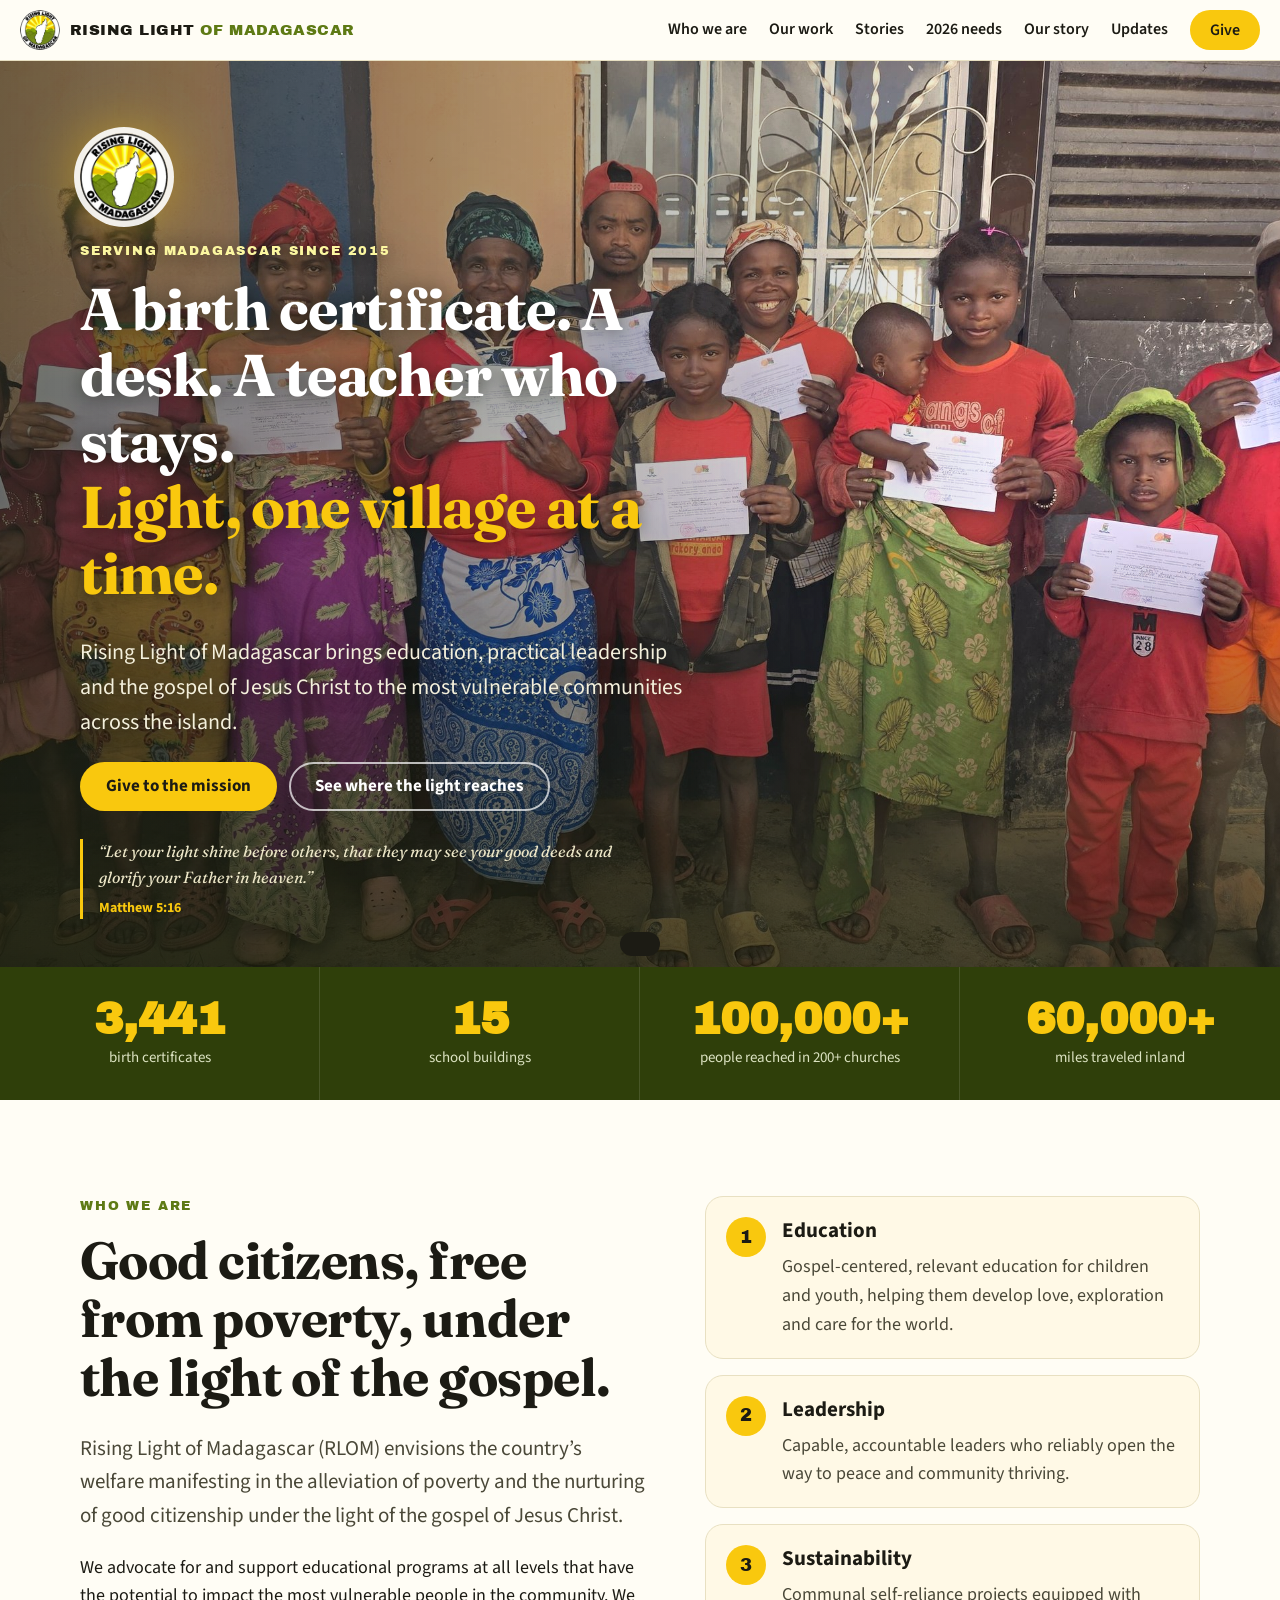
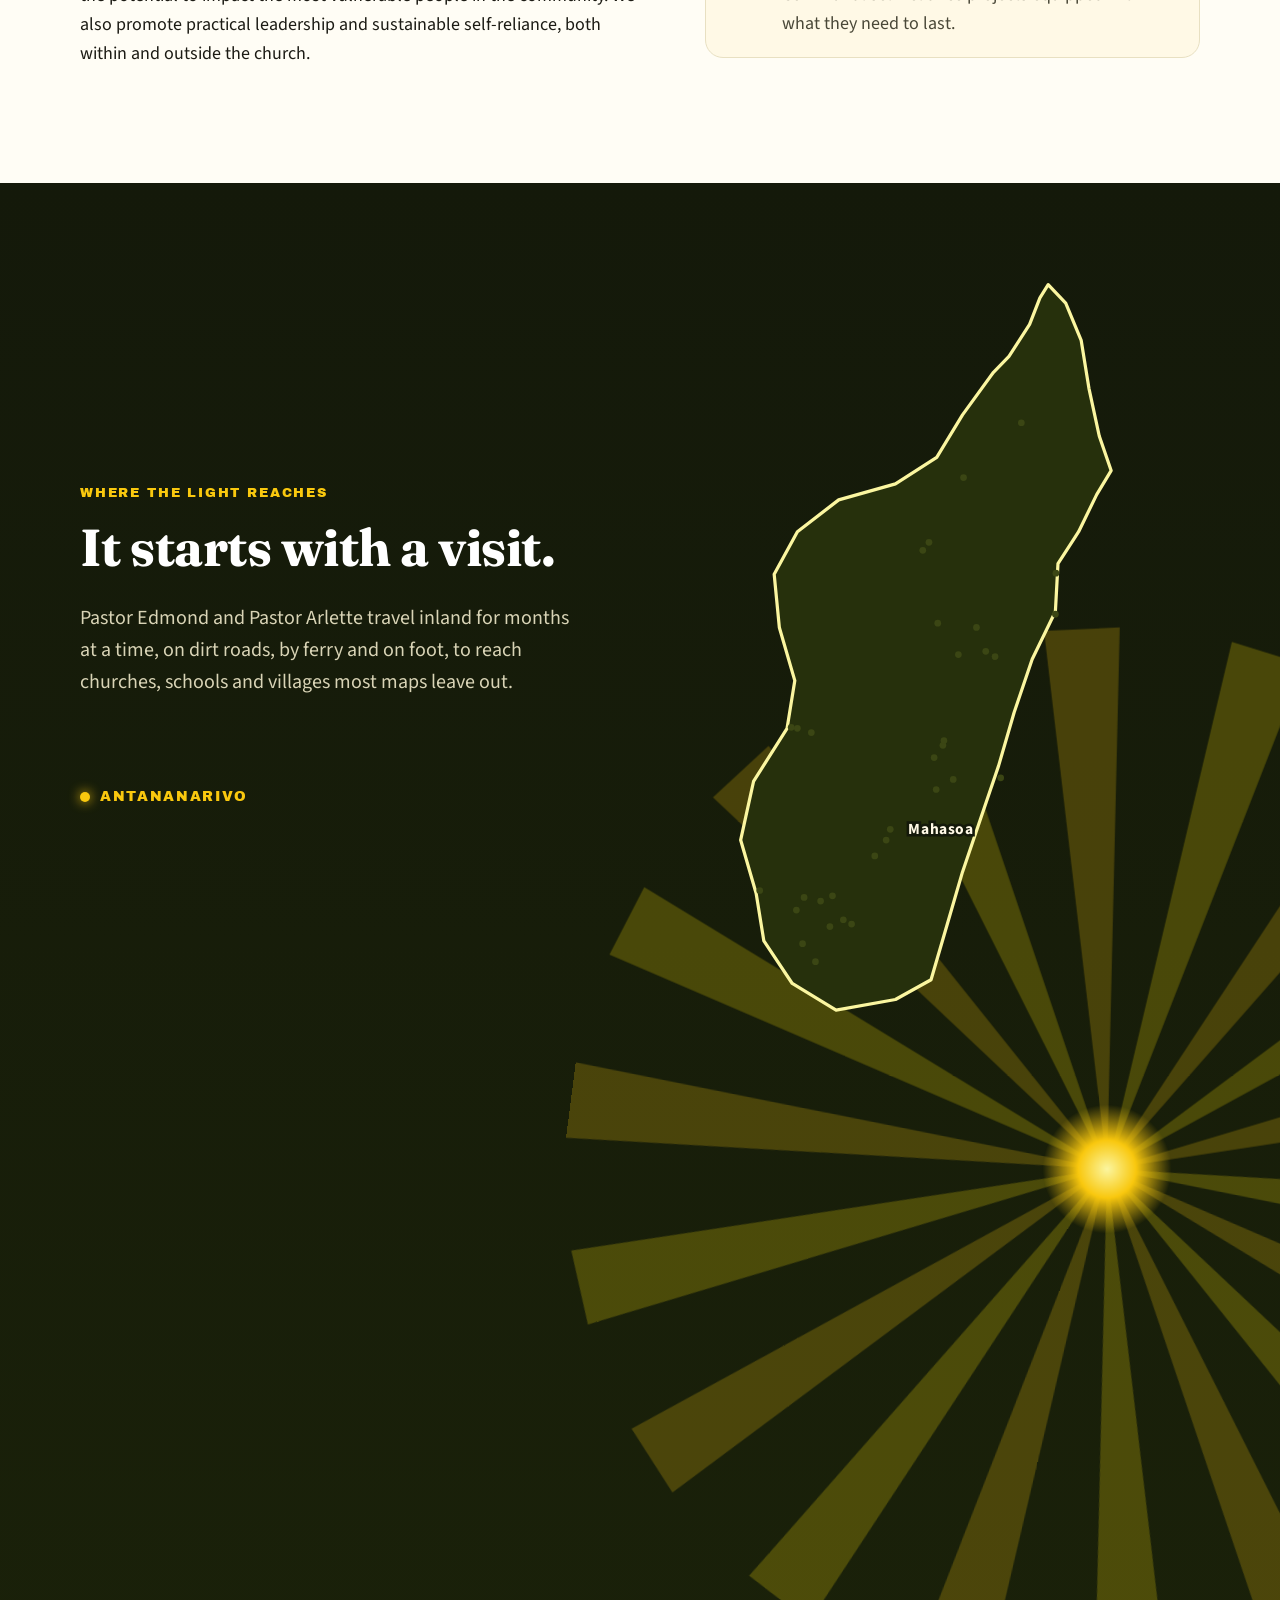
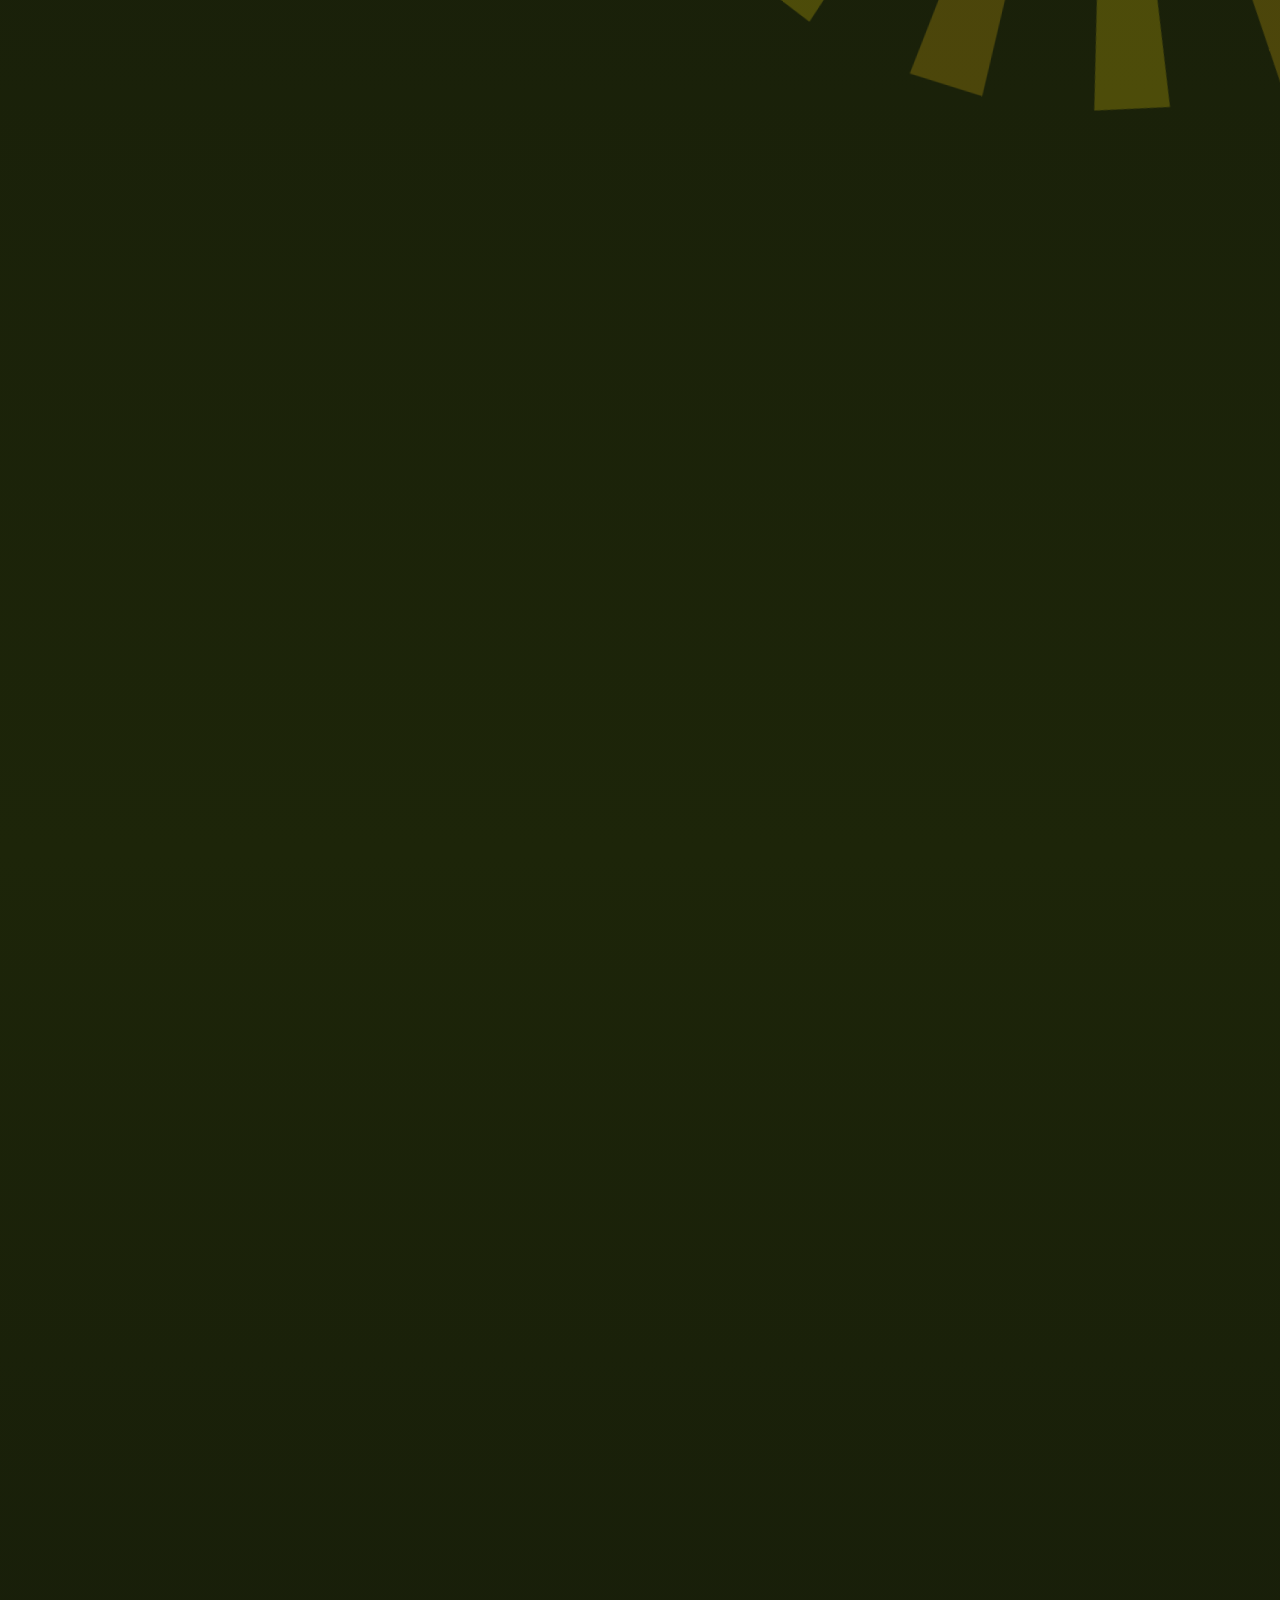
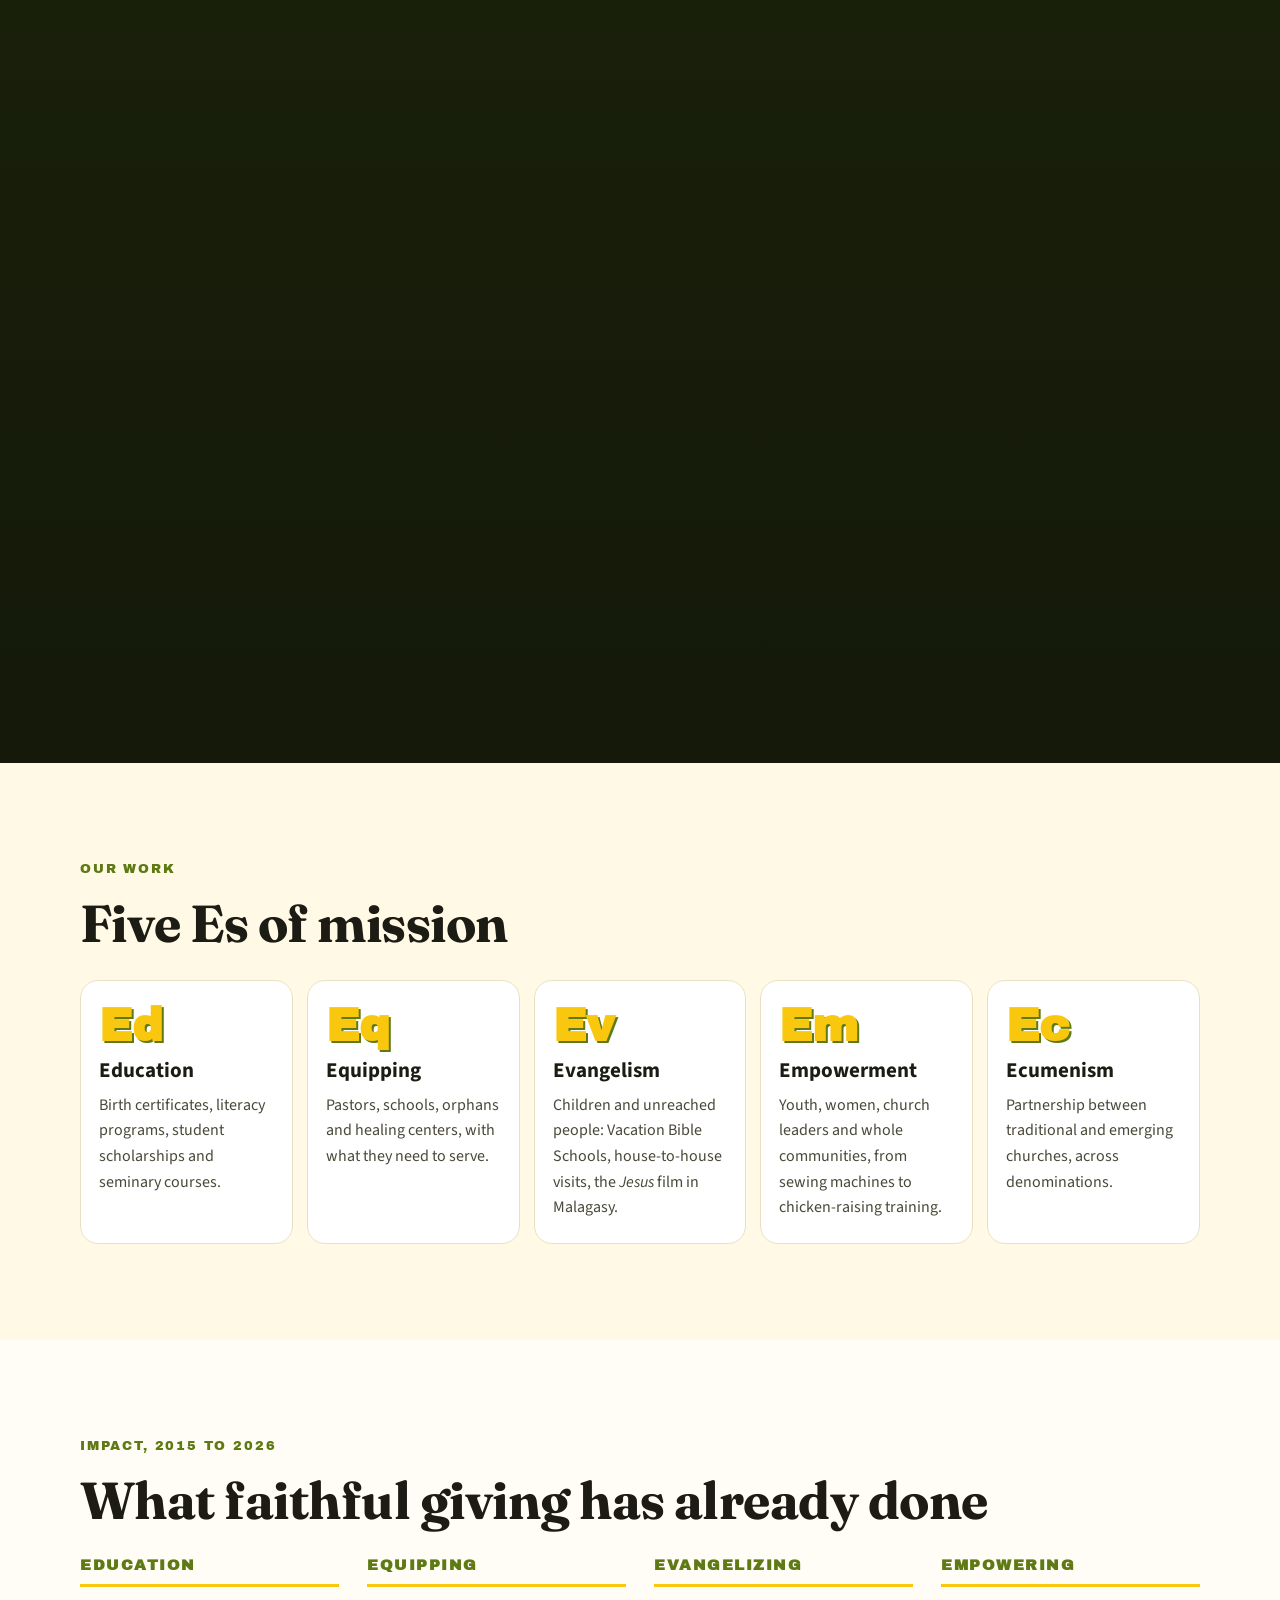
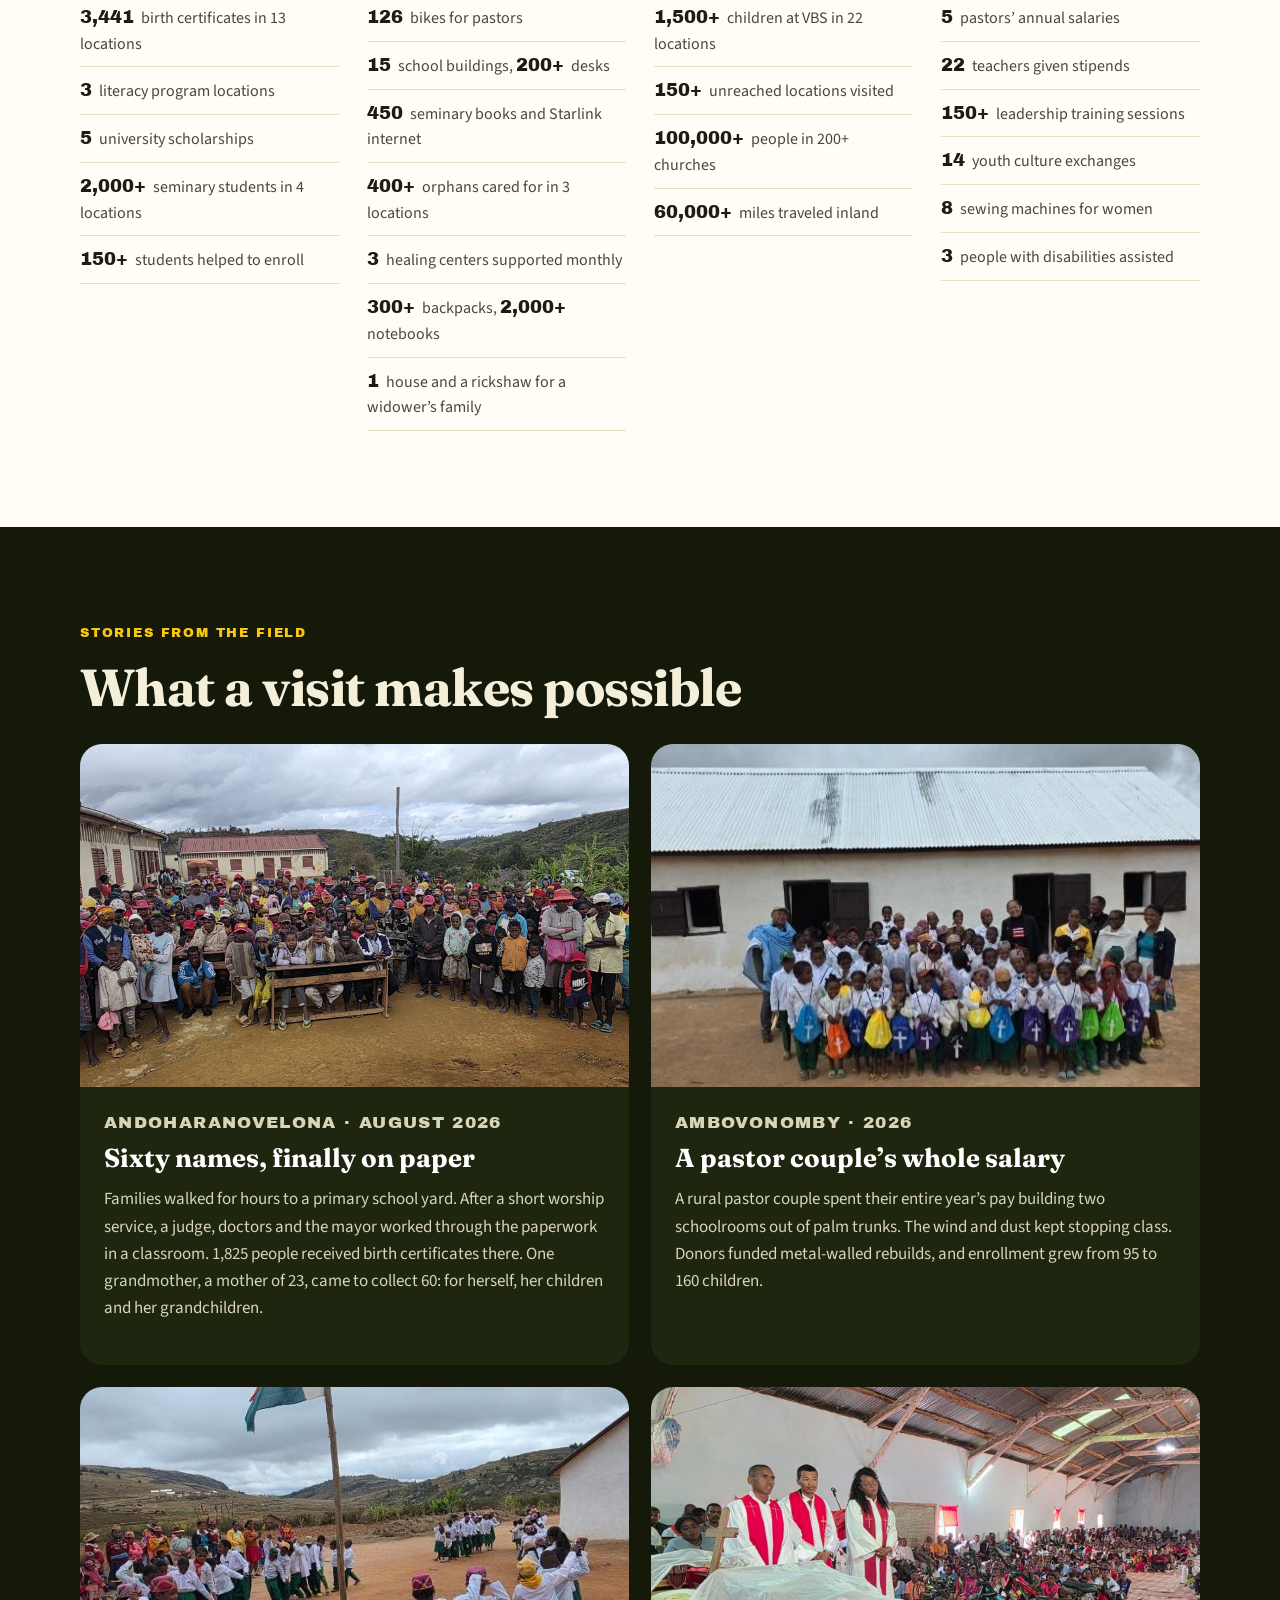
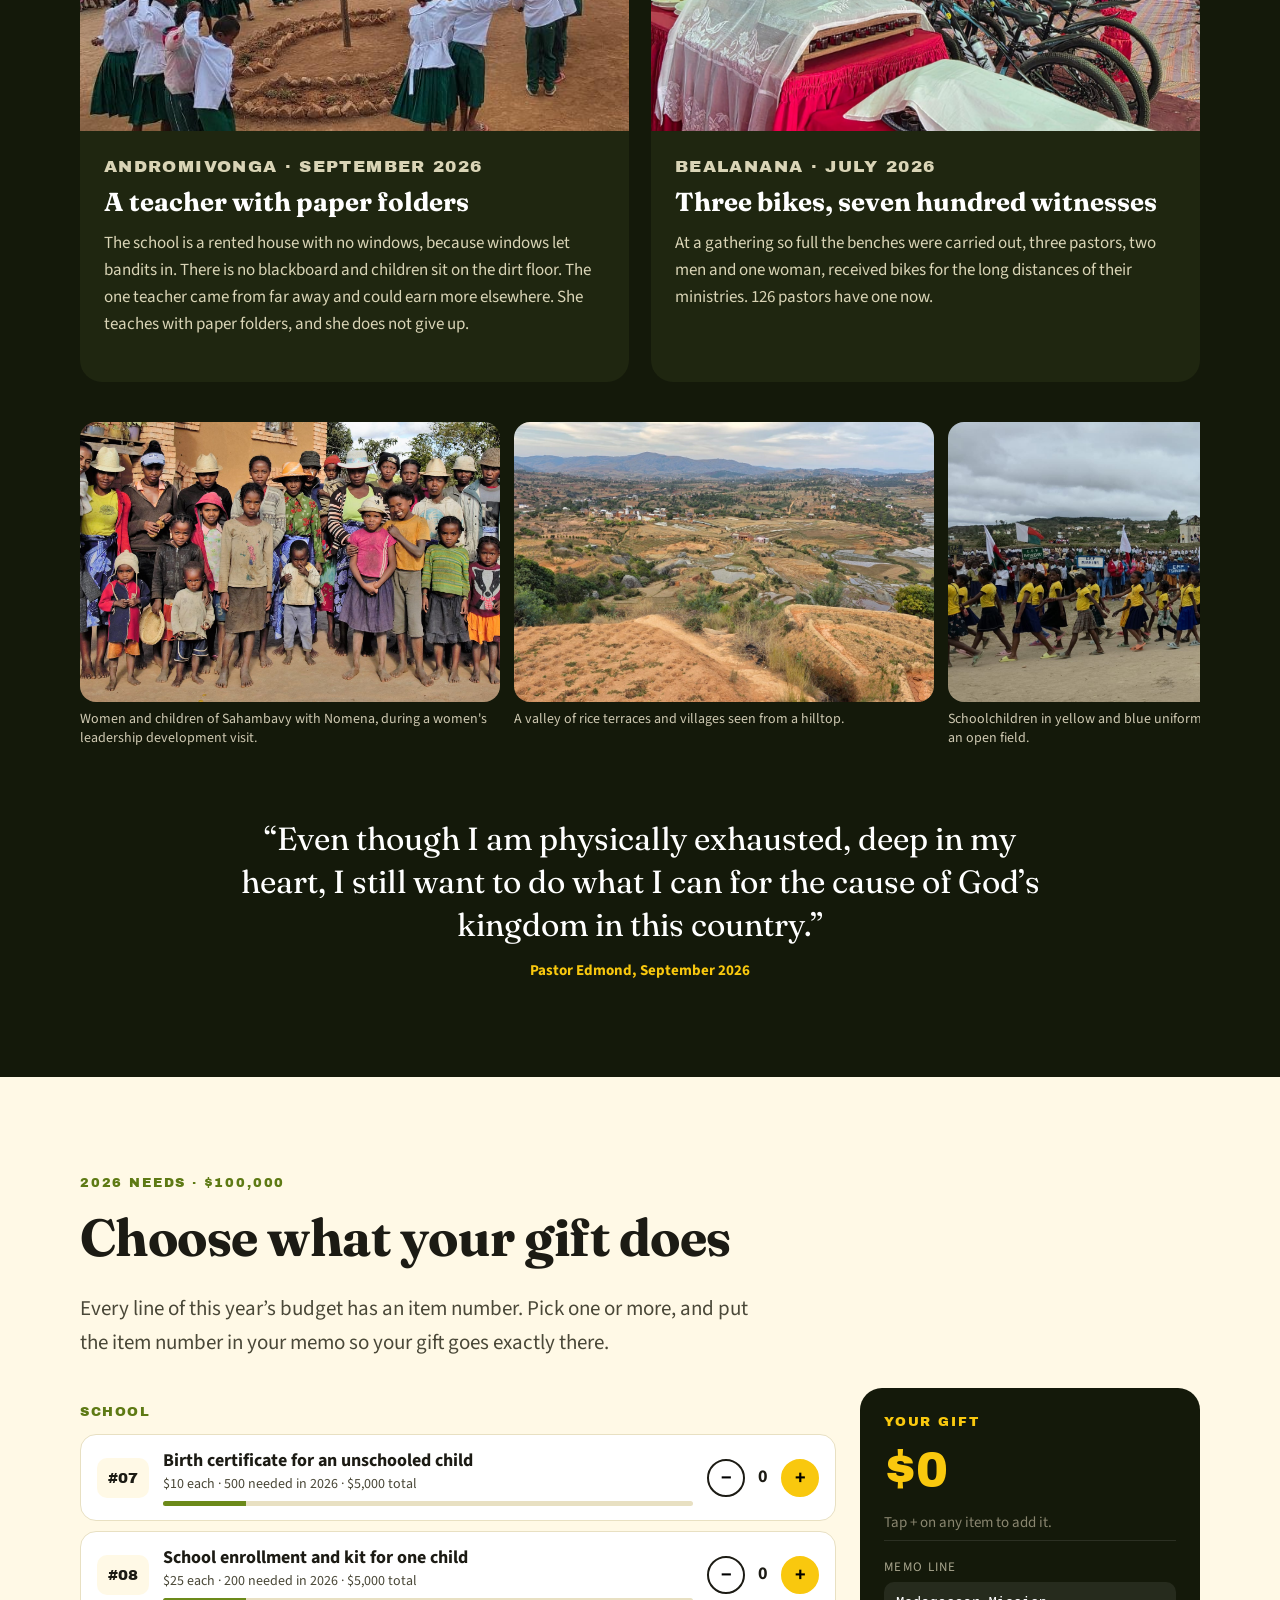
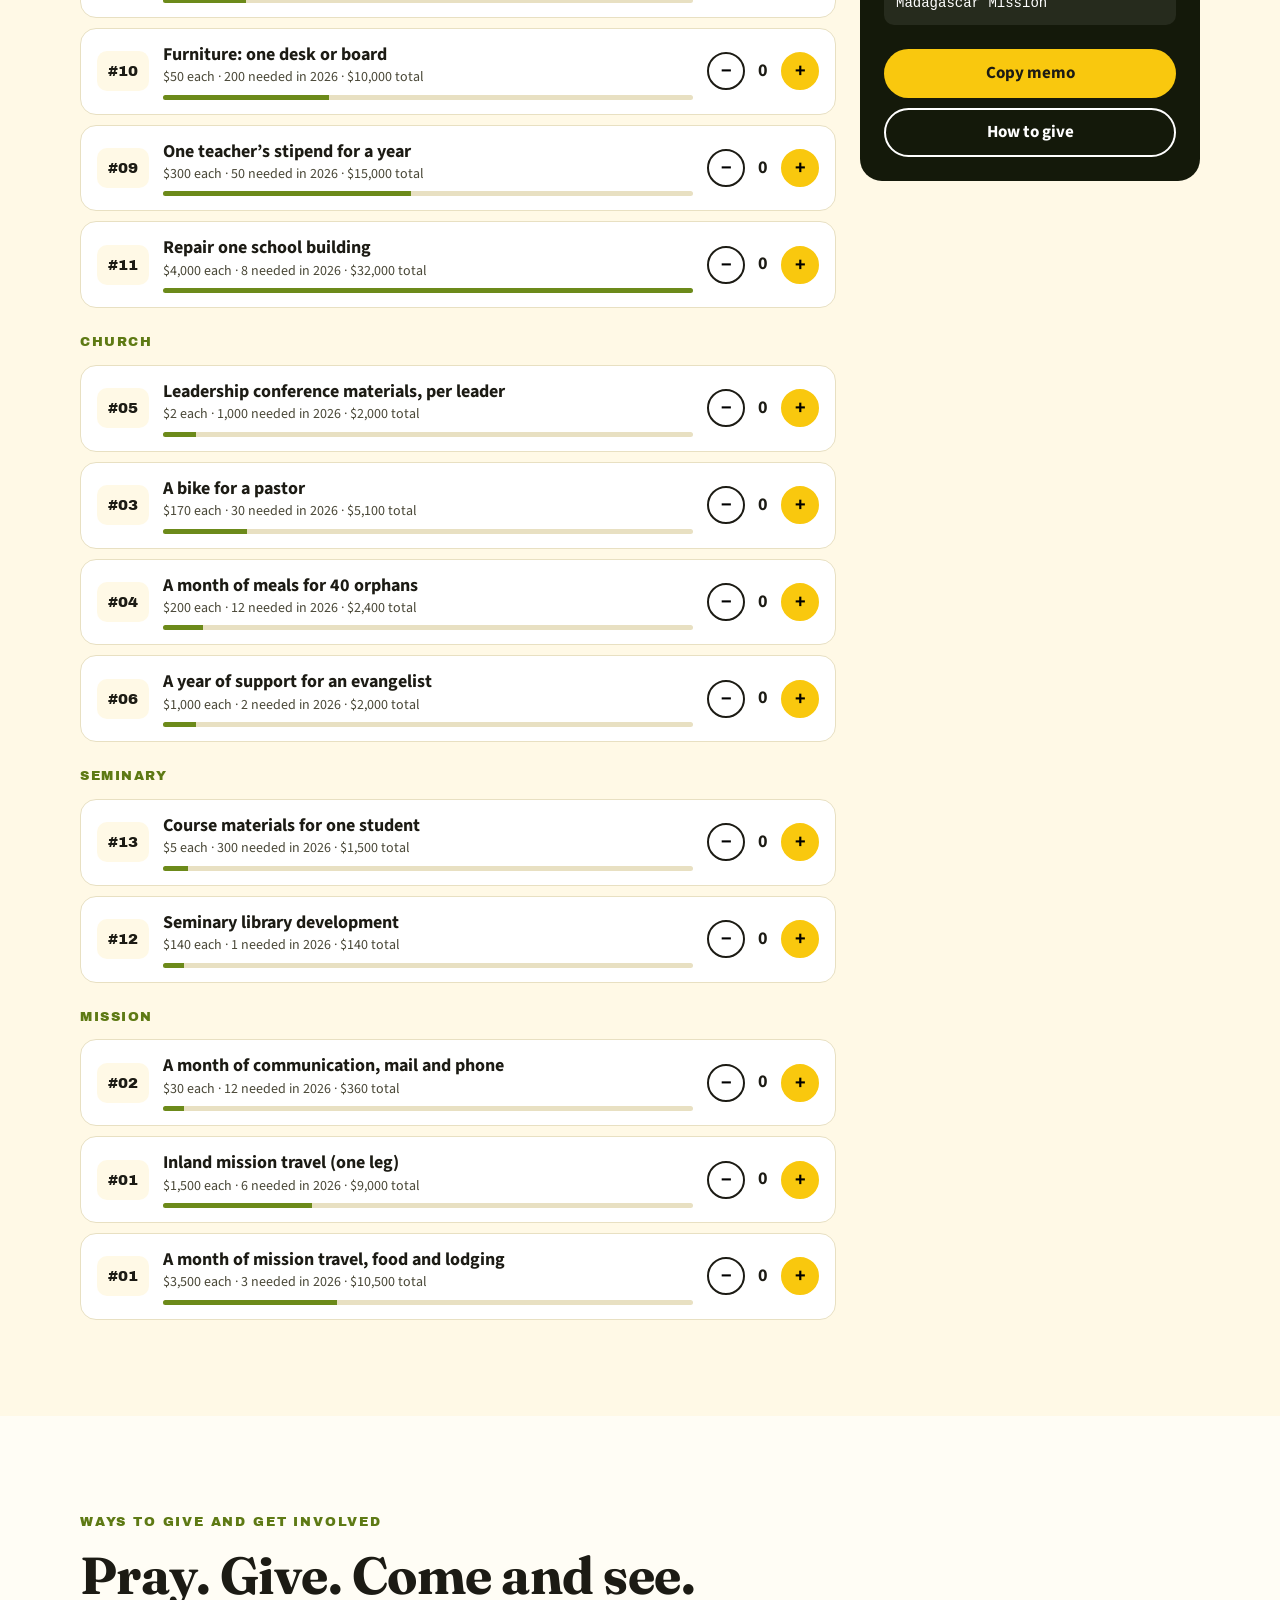
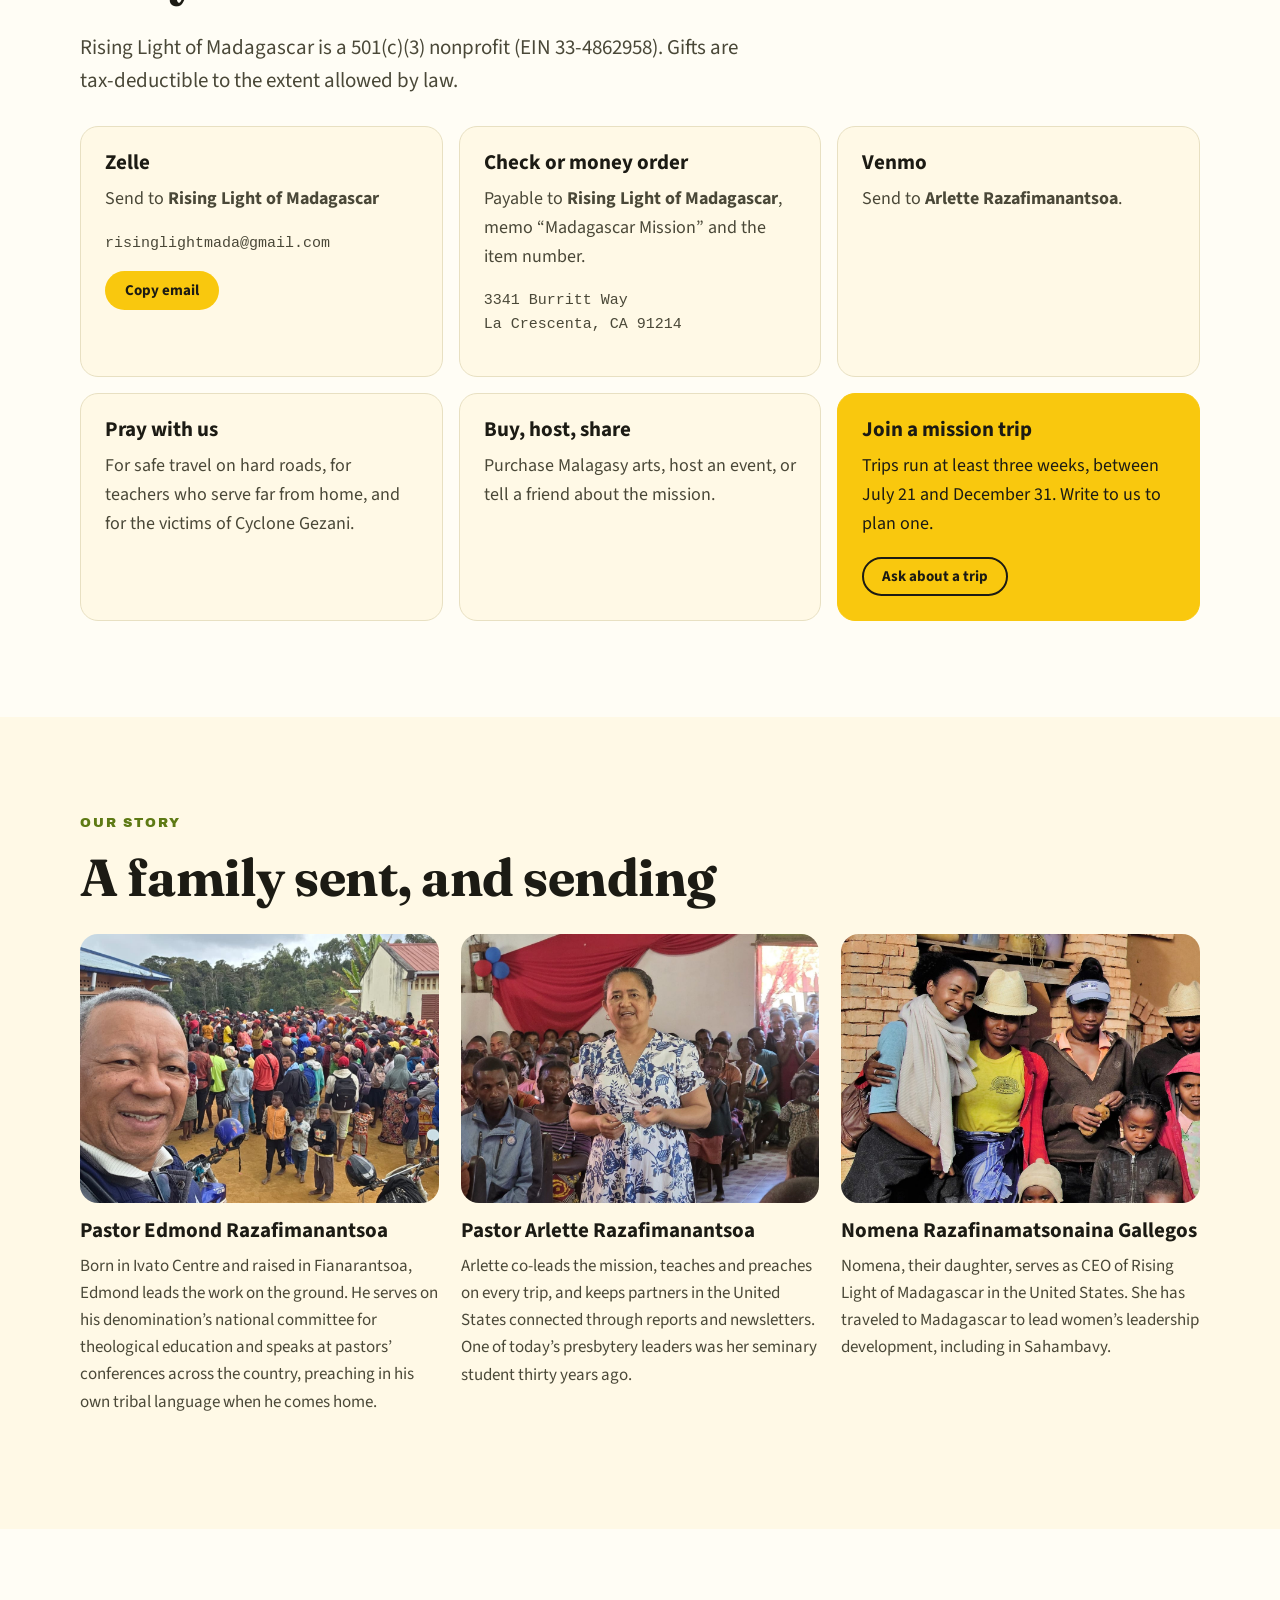
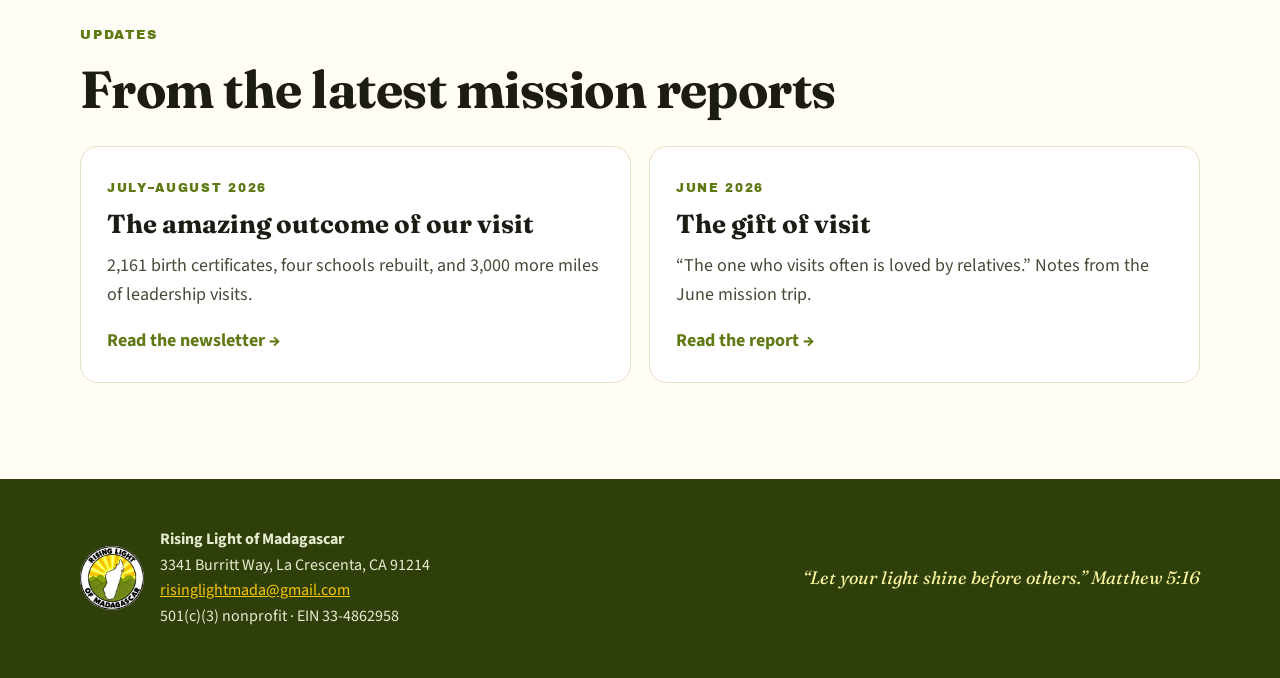
==== index.html @ 0247cc4a "Rising Light of Madagascar website, first live version" ====
<!doctype html>
<html lang="en">
<head>
<meta charset="utf-8">
<meta name="viewport" content="width=device-width, initial-scale=1">
<title>Rising Light of Madagascar</title>
<meta name="description" content="Rising Light of Madagascar brings education, dignity and the light of the gospel to the most vulnerable communities in Madagascar.">
<link rel="icon" href="assets/logo.jpg">
<link rel="apple-touch-icon" href="assets/logo.jpg">
<link rel="canonical" href="https://risinglightofmadagascar.org/">
<meta name="theme-color" content="#1F3A12">
<meta property="og:type" content="website">
<meta property="og:site_name" content="Rising Light of Madagascar">
<meta property="og:title" content="Rising Light of Madagascar">
<meta property="og:description" content="Education, dignity and the light of the gospel for the most vulnerable communities in Madagascar. 3,441 birth certificates, 15 schools, 126 bikes for pastors since 2015.">
<meta property="og:url" content="https://risinglightofmadagascar.org/">
<meta property="og:image" content="https://risinglightofmadagascar.org/assets/share.jpg">
<meta property="og:image:width" content="1200">
<meta property="og:image:height" content="630">
<meta name="twitter:card" content="summary_large_image">
<link rel="preconnect" href="https://fonts.googleapis.com">
<link rel="preconnect" href="https://fonts.gstatic.com" crossorigin>
<link href="https://fonts.googleapis.com/css2?family=Archivo+Black&family=Fraunces:opsz,wght@9..144,500;9..144,700&family=Source+Sans+3:wght@400;600;700&display=swap" rel="stylesheet">
<link rel="stylesheet" href="styles.css">
</head>
<body>

<header class="nav">
  <a class="nav-brand" href="#top"><img src="assets/logo.jpg" alt="" width="40" height="40"><span>Rising Light <em>of Madagascar</em></span></a>
  <nav class="nav-links" aria-label="Main">
    <a href="#who">Who we are</a>
    <a href="#work">Our work</a>
    <a href="#stories">Stories</a>
    <a href="#needs">2026 needs</a>
    <a href="#founders">Our story</a>
    <a href="#updates">Updates</a>
    <a class="btn btn-gold btn-sm" href="#give">Give</a>
  </nav>
</header>

<main id="top">

<!-- HERO -->
<section class="hero" data-slot="hero">
  <div class="hero-shade"></div>
  <div class="hero-inner">
    <img class="hero-logo" src="assets/logo.jpg" alt="Rising Light of Madagascar logo" width="140" height="140">
    <p class="eyebrow">Serving Madagascar since 2015</p>
    <h1>A birth certificate. A desk. A teacher who stays.<br><span>Light, one village at a time.</span></h1>
    <p class="hero-lede">Rising Light of Madagascar brings education, practical leadership and the gospel of Jesus Christ to the most vulnerable communities across the island.</p>
    <div class="hero-cta">
      <a class="btn btn-gold" href="#give">Give to the mission</a>
      <a class="btn btn-ghost" href="#journey">See where the light reaches</a>
    </div>
    <blockquote class="hero-verse">“Let your light shine before others, that they may see your good deeds and glorify your Father in heaven.” <cite>Matthew 5:16</cite></blockquote>
  </div>
</section>

<!-- IMPACT STRIP -->
<section class="strip" aria-label="Impact at a glance">
  <div class="strip-item"><b data-count="3441">3,441</b><span>birth certificates</span></div>
  <div class="strip-item"><b data-count="15">15</b><span>school buildings</span></div>
  <div class="strip-item"><b data-count="100000" data-suffix="+">100,000+</b><span>people reached in 200+ churches</span></div>
  <div class="strip-item"><b data-count="60000" data-suffix="+">60,000+</b><span>miles traveled inland</span></div>
</section>

<!-- WHO WE ARE -->
<section id="who" class="section">
  <div class="wrap two-col">
    <div>
      <p class="eyebrow green">Who we are</p>
      <h2>Good citizens, free from poverty, under the light of the gospel.</h2>
      <p class="big">Rising Light of Madagascar (RLOM) envisions the country’s welfare manifesting in the alleviation of poverty and the nurturing of good citizenship under the light of the gospel of Jesus Christ.</p>
      <p>We advocate for and support educational programs at all levels that have the potential to impact the most vulnerable people in the community. We also promote practical leadership and sustainable self-reliance, both within and outside the church.</p>
    </div>
    <div class="pillars">
      <article class="pillar"><span class="pillar-num">1</span><h3>Education</h3><p>Gospel-centered, relevant education for children and youth, helping them develop love, exploration and care for the world.</p></article>
      <article class="pillar"><span class="pillar-num">2</span><h3>Leadership</h3><p>Capable, accountable leaders who reliably open the way to peace and community thriving.</p></article>
      <article class="pillar"><span class="pillar-num">3</span><h3>Sustainability</h3><p>Communal self-reliance projects equipped with what they need to last.</p></article>
    </div>
  </div>
</section>

<!-- JOURNEY: the rising light centerpiece -->
<section id="journey" class="journey" aria-label="Where the light reaches">
  <div class="journey-track">
    <div class="journey-stage">
      <div class="journey-copy">
        <p class="eyebrow gold">Where the light reaches</p>
        <div class="beats">
          <div class="beat" data-beat="0"><h2>It starts with a visit.</h2><p>Pastor Edmond and Pastor Arlette travel inland for months at a time, on dirt roads, by ferry and on foot, to reach churches, schools and villages most maps leave out.</p></div>
          <div class="beat" data-beat="1"><h2>3,441 people, officially known.</h2><p>Without a birth certificate a child cannot study past 5th grade, and an adult cannot get a national ID. In 2026 alone, 2,161 people in Bemanonga, Mahabo and Andoharanovelona received theirs.</p></div>
          <div class="beat" data-beat="2"><h2>15 schools built and repaired.</h2><p>Roofs after Cyclone Gezani, metal walls where palm trunks let in the dust, and 200+ desks for children who sat on the floor.</p></div>
          <div class="beat" data-beat="3"><h2>Pastors equipped to go further.</h2><p>126 bikes, 450 seminary books, 150+ leadership sessions and 2,000+ seminary students taught, so the work keeps going between visits.</p></div>
          <div class="beat" data-beat="4"><h2>60,000+ miles. 200+ churches.</h2><p>From the capital to the deep south, the light of the gospel and the practical help travel together.</p></div>
        </div>
        <p class="journey-place" aria-live="polite"><span class="dot"></span><span id="placeName">Antananarivo</span></p>
      </div>
      <div class="journey-art">
        <svg id="island" viewBox="0 0 320 600" role="img" aria-label="Map of Madagascar with the places Rising Light of Madagascar has served lighting up"></svg>
      </div>
    </div>
  </div>
</section>

<!-- 5 Es -->
<section id="work" class="section cream">
  <div class="wrap">
    <p class="eyebrow green">Our work</p>
    <h2>Five Es of mission</h2>
    <div class="es">
      <article class="e"><b>Ed</b><h3>Education</h3><p>Birth certificates, literacy programs, student scholarships and seminary courses.</p></article>
      <article class="e"><b>Eq</b><h3>Equipping</h3><p>Pastors, schools, orphans and healing centers, with what they need to serve.</p></article>
      <article class="e"><b>Ev</b><h3>Evangelism</h3><p>Children and unreached people: Vacation Bible Schools, house-to-house visits, the <i>Jesus</i> film in Malagasy.</p></article>
      <article class="e"><b>Em</b><h3>Empowerment</h3><p>Youth, women, church leaders and whole communities, from sewing machines to chicken-raising training.</p></article>
      <article class="e"><b>Ec</b><h3>Ecumenism</h3><p>Partnership between traditional and emerging churches, across denominations.</p></article>
    </div>
  </div>
</section>

<!-- IMPACT DETAIL -->
<section id="impact" class="section">
  <div class="wrap">
    <p class="eyebrow green">Impact, 2015 to 2026</p>
    <h2>What faithful giving has already done</h2>
    <div class="impact-grid">
      <div class="impact-col"><h3>Education</h3><ul>
        <li><b>3,441</b> birth certificates in 13 locations</li>
        <li><b>3</b> literacy program locations</li>
        <li><b>5</b> university scholarships</li>
        <li><b>2,000+</b> seminary students in 4 locations</li>
        <li><b>150+</b> students helped to enroll</li></ul></div>
      <div class="impact-col"><h3>Equipping</h3><ul>
        <li><b>126</b> bikes for pastors</li>
        <li><b>15</b> school buildings, <b>200+</b> desks</li>
        <li><b>450</b> seminary books and Starlink internet</li>
        <li><b>400+</b> orphans cared for in 3 locations</li>
        <li><b>3</b> healing centers supported monthly</li>
        <li><b>300+</b> backpacks, <b>2,000+</b> notebooks</li>
        <li><b>1</b> house and a rickshaw for a widower’s family</li></ul></div>
      <div class="impact-col"><h3>Evangelizing</h3><ul>
        <li><b>1,500+</b> children at VBS in 22 locations</li>
        <li><b>150+</b> unreached locations visited</li>
        <li><b>100,000+</b> people in 200+ churches</li>
        <li><b>60,000+</b> miles traveled inland</li></ul></div>
      <div class="impact-col"><h3>Empowering</h3><ul>
        <li><b>5</b> pastors’ annual salaries</li>
        <li><b>22</b> teachers given stipends</li>
        <li><b>150+</b> leadership training sessions</li>
        <li><b>14</b> youth culture exchanges</li>
        <li><b>8</b> sewing machines for women</li>
        <li><b>3</b> people with disabilities assisted</li></ul></div>
    </div>
  </div>
</section>

<!-- STORIES -->
<section id="stories" class="section dark">
  <div class="wrap">
    <p class="eyebrow gold">Stories from the field</p>
    <h2>What a visit makes possible</h2>
    <div class="stories">
      <article class="story" data-slot="birth-certificates">
        <div class="story-img"></div>
        <div class="story-body">
          <p class="story-place">Andoharanovelona · August 2026</p>
          <h3>Sixty names, finally on paper</h3>
          <p>Families walked for hours to a primary school yard. After a short worship service, a judge, doctors and the mayor worked through the paperwork in a classroom. 1,825 people received birth certificates there. One grandmother, a mother of 23, came to collect 60: for herself, her children and her grandchildren.</p>
        </div>
      </article>
      <article class="story" data-slot="school-rebuilt">
        <div class="story-img"></div>
        <div class="story-body">
          <p class="story-place">Ambovonomby · 2026</p>
          <h3>A pastor couple’s whole salary</h3>
          <p>A rural pastor couple spent their entire year’s pay building two schoolrooms out of palm trunks. The wind and dust kept stopping class. Donors funded metal-walled rebuilds, and enrollment grew from 95 to 160 children.</p>
        </div>
      </article>
      <article class="story" data-slot="classroom">
        <div class="story-img"></div>
        <div class="story-body">
          <p class="story-place">Andromivonga · September 2026</p>
          <h3>A teacher with paper folders</h3>
          <p>The school is a rented house with no windows, because windows let bandits in. There is no blackboard and children sit on the dirt floor. The one teacher came from far away and could earn more elsewhere. She teaches with paper folders, and she does not give up.</p>
        </div>
      </article>
      <article class="story" data-slot="bikes">
        <div class="story-img"></div>
        <div class="story-body">
          <p class="story-place">Bealanana · July 2026</p>
          <h3>Three bikes, seven hundred witnesses</h3>
          <p>At a gathering so full the benches were carried out, three pastors, two men and one woman, received bikes for the long distances of their ministries. 126 pastors have one now.</p>
        </div>
      </article>
    </div>
    <div class="gallery" id="gallery" aria-label="Photos from the field"></div>
    <blockquote class="pull">“Even though I am physically exhausted, deep in my heart, I still want to do what I can for the cause of God’s kingdom in this country.” <cite>Pastor Edmond, September 2026</cite></blockquote>
  </div>
</section>

<!-- NEEDS / GIFT BUILDER -->
<section id="needs" class="section cream">
  <div class="wrap">
    <p class="eyebrow green">2026 needs · $100,000</p>
    <h2>Choose what your gift does</h2>
    <p class="big narrow">Every line of this year’s budget has an item number. Pick one or more, and put the item number in your memo so your gift goes exactly there.</p>
    <div class="builder">
      <div class="items" id="items"></div>
      <aside class="tally" id="tally" aria-live="polite">
        <p class="eyebrow">Your gift</p>
        <button type="button" class="tally-head" id="tallyHead" aria-expanded="false"><span class="tally-total" id="tallyTotal">$0</span><span class="tally-toggle">Details</span></button>
        <ul class="tally-lines" id="tallyLines"><li class="muted">Tap + on any item to add it.</li></ul>
        <p class="tally-memo-label">Memo line</p>
        <p class="tally-memo" id="tallyMemo">Madagascar Mission</p>
        <button class="btn btn-gold btn-block" id="copyMemo" type="button">Copy memo</button>
        <a class="btn btn-ghost-dark btn-block" href="#give">How to give</a>
      </aside>
    </div>
  </div>
</section>

<!-- GIVE -->
<section id="give" class="section">
  <div class="wrap">
    <p class="eyebrow green">Ways to give and get involved</p>
    <h2>Pray. Give. Come and see.</h2>
    <p class="big narrow">Rising Light of Madagascar is a 501(c)(3) nonprofit (EIN 33-4862958). Gifts are tax-deductible to the extent allowed by law.</p>
    <div class="give-grid">
      <article class="give-card">
        <h3>Zelle</h3>
        <p>Send to <b>Rising Light of Madagascar</b></p>
        <p class="mono">risinglightmada@gmail.com</p>
        <button class="btn btn-gold btn-sm" type="button" data-copy="risinglightmada@gmail.com">Copy email</button>
      </article>
      <article class="give-card">
        <h3>Check or money order</h3>
        <p>Payable to <b>Rising Light of Madagascar</b>, memo “Madagascar Mission” and the item number.</p>
        <p class="mono">3341 Burritt Way<br>La Crescenta, CA 91214</p>
      </article>
      <article class="give-card">
        <h3>Venmo</h3>
        <p>Send to <b>Arlette Razafimanantsoa</b>.</p>
      </article>
      <article class="give-card">
        <h3>Pray with us</h3>
        <p>For safe travel on hard roads, for teachers who serve far from home, and for the victims of Cyclone Gezani.</p>
      </article>
      <article class="give-card">
        <h3>Buy, host, share</h3>
        <p>Purchase Malagasy arts, host an event, or tell a friend about the mission.</p>
      </article>
      <article class="give-card accent">
        <h3>Join a mission trip</h3>
        <p>Trips run at least three weeks, between July 21 and December 31. Write to us to plan one.</p>
        <a class="btn btn-ghost-dark btn-sm" href="mailto:risinglightmada@gmail.com?subject=Mission%20trip">Ask about a trip</a>
      </article>
    </div>
  </div>
</section>

<!-- FOUNDERS -->
<section id="founders" class="section cream">
  <div class="wrap">
    <p class="eyebrow green">Our story</p>
    <h2>A family sent, and sending</h2>
    <div class="founders">
      <article class="founder" data-slot="edmond">
        <div class="founder-img" data-initials="ER"></div>
        <h3>Pastor Edmond Razafimanantsoa</h3>
        <p>Born in Ivato Centre and raised in Fianarantsoa, Edmond leads the work on the ground. He serves on his denomination’s national committee for theological education and speaks at pastors’ conferences across the country, preaching in his own tribal language when he comes home.</p>
      </article>
      <article class="founder" data-slot="arlette">
        <div class="founder-img" data-initials="AR"></div>
        <h3>Pastor Arlette Razafimanantsoa</h3>
        <p>Arlette co-leads the mission, teaches and preaches on every trip, and keeps partners in the United States connected through reports and newsletters. One of today’s presbytery leaders was her seminary student thirty years ago.</p>
      </article>
      <article class="founder" data-slot="nomena">
        <div class="founder-img" data-initials="NG"></div>
        <h3>Nomena Razafinamatsonaina Gallegos</h3>
        <p>Nomena, their daughter, serves as CEO of Rising Light of Madagascar in the United States. She has traveled to Madagascar to lead women’s leadership development, including in Sahambavy.</p>
      </article>
    </div>
  </div>
</section>

<!-- UPDATES -->
<section id="updates" class="section">
  <div class="wrap">
    <p class="eyebrow green">Updates</p>
    <h2>From the latest mission reports</h2>
    <div class="updates">
      <a class="update" href="assets/docs/mm-report-july-august-2026.pdf"><span>July–August 2026</span><h3>The amazing outcome of our visit</h3><p>2,161 birth certificates, four schools rebuilt, and 3,000 more miles of leadership visits.</p><b>Read the newsletter →</b></a>
      <a class="update" href="assets/docs/mm-report-june-2026.pdf"><span>June 2026</span><h3>The gift of visit</h3><p>“The one who visits often is loved by relatives.” Notes from the June mission trip.</p><b>Read the report →</b></a>
    </div>
  </div>
</section>

</main>

<footer class="footer">
  <div class="wrap footer-inner">
    <div class="footer-brand"><img src="assets/logo.jpg" alt="" width="64" height="64"><p><b>Rising Light of Madagascar</b><br>3341 Burritt Way, La Crescenta, CA 91214<br><a href="mailto:risinglightmada@gmail.com">risinglightmada@gmail.com</a><br>501(c)(3) nonprofit · EIN 33-4862958</p></div>
    <p class="footer-verse">“Let your light shine before others.” Matthew 5:16</p>
  </div>
</footer>

<div class="toast" id="toast" role="status"></div>
<script src="main.js"></script>
</body>
</html>
---- styles.css ----
:root{
  --green:#5E7A14; --green-2:#6C8A1A; --green-deep:#2F3F0A;
  --gold:#F9C80E; --gold-2:#FCE40C; --sun:#FBF6A0;
  --ink:#1C1B14; --ink-2:#4A4838; --cream:#FFF9E6; --paper:#FFFDF5; --line:#E8E0C2;
  --night:#14190A;
  --display:"Archivo Black",system-ui,sans-serif;
  --serif:"Fraunces",Georgia,serif;
  --sans:"Source Sans 3",system-ui,sans-serif;
}
*{box-sizing:border-box}
html{scroll-behavior:smooth}
body{margin:0;background:var(--paper);color:var(--ink);font:18px/1.6 var(--sans);-webkit-font-smoothing:antialiased}
img{max-width:100%;display:block}
a{color:var(--green)}
h1,h2,h3{margin:0 0 .5em;line-height:1.12}
h2{font-family:var(--serif);font-weight:700;font-size:clamp(30px,4.4vw,52px);letter-spacing:-.01em}
h3{font-family:var(--sans);font-weight:700;font-size:21px}
p{margin:0 0 1em}
.wrap{max-width:1160px;margin:0 auto;padding:0 20px}
.section{padding:96px 0}
.cream{background:var(--cream)}
.dark{background:var(--night);color:#F3EFD9}
.big{font-size:21px;color:var(--ink-2)}
.dark .big{color:#D9D4B6}
.narrow{max-width:680px}
.muted{color:#8a8670}
.mono{font-family:ui-monospace,Menlo,monospace;font-size:15px;word-break:break-word}
.eyebrow{font-family:var(--display);font-size:13px;letter-spacing:.14em;text-transform:uppercase;margin-bottom:14px;color:var(--ink-2)}
.eyebrow.green{color:var(--green)} .eyebrow.gold{color:var(--gold)}

.draft-bar{background:var(--gold);color:var(--ink);text-align:center;font:700 13px/1 var(--sans);padding:8px;letter-spacing:.04em}

/* nav */
.nav{position:sticky;top:0;z-index:20;display:flex;align-items:center;justify-content:space-between;gap:16px;padding:10px 20px;background:rgba(255,253,245,.92);backdrop-filter:blur(10px);border-bottom:1px solid var(--line)}
.nav-brand{display:flex;align-items:center;gap:10px;text-decoration:none;color:var(--ink);font-family:var(--display);font-size:15px;text-transform:uppercase;letter-spacing:.03em}
.nav-brand img{border-radius:50%}
.nav-brand em{font-style:normal;color:var(--green)}
.nav-links{display:flex;align-items:center;gap:22px}
.nav-links a{text-decoration:none;color:var(--ink);font-weight:600;font-size:16px}
@media (max-width:820px){.nav-links a:not(.btn){display:none}.nav-brand em{display:none}}

/* buttons */
.btn{display:inline-flex;align-items:center;justify-content:center;gap:8px;padding:14px 24px;border-radius:999px;font:700 17px/1 var(--sans);text-decoration:none;border:2px solid transparent;cursor:pointer;transition:transform .15s ease,background .2s}
.btn:hover{transform:translateY(-2px)}
.btn-sm{padding:10px 18px;font-size:15px}
.btn-block{width:100%;margin-top:10px}
.btn-gold{background:var(--gold);color:var(--ink)} .btn-gold:hover{background:var(--gold-2)}
.btn-ghost{border-color:rgba(255,255,255,.7);color:#fff}
.btn-ghost-dark{border-color:var(--ink);color:var(--ink);background:transparent}

/* hero */
.hero{position:relative;min-height:92vh;display:flex;align-items:flex-end;color:#fff;background:radial-gradient(120% 80% at 70% 110%,#F9C80E 0%,#C9861A 22%,#5E7A14 48%,#1E2A07 80%);background-size:cover;background-position:center;overflow:hidden}
.hero.has-photo{background-color:#1E2A07}
.hero-shade{position:absolute;inset:0;background:linear-gradient(180deg,rgba(20,25,10,.15) 0%,rgba(20,25,10,.35) 45%,rgba(20,25,10,.88) 100%)}
.hero-inner{position:relative;max-width:1160px;margin:0 auto;padding:120px 20px 64px;width:100%}
.hero-logo{width:120px;height:120px;border-radius:50%;box-shadow:0 0 0 6px rgba(255,255,255,.9),0 0 60px rgba(249,200,14,.6);margin-bottom:28px}
.hero h1{font-family:var(--serif);font-weight:700;font-size:clamp(36px,6vw,76px);letter-spacing:-.015em;max-width:15ch}
.hero h1 span{color:var(--gold)}
.hero .eyebrow{color:var(--sun)}
.hero-lede{font-size:clamp(18px,2vw,22px);max-width:620px;color:#F4F0DC}
.hero-cta{display:flex;flex-wrap:wrap;gap:12px;margin:28px 0 40px}
.hero-verse{margin:0;max-width:560px;font-family:var(--serif);font-style:italic;font-size:18px;color:#EDE7C8;border-left:3px solid var(--gold);padding-left:16px}
.hero-verse cite{display:block;font-style:normal;font-family:var(--sans);font-weight:700;font-size:14px;margin-top:6px;color:var(--gold)}

/* strip */
.strip{display:grid;grid-template-columns:repeat(4,1fr);background:var(--green-deep);color:#fff}
.strip-item{padding:28px 20px;border-right:1px solid rgba(255,255,255,.12);text-align:center}
.strip-item:last-child{border-right:0}
.strip-item b{display:block;font-family:var(--display);font-size:clamp(28px,3.6vw,44px);color:var(--gold);line-height:1.1}
.strip-item span{font-size:15px;color:#DCE3C2}
@media (max-width:760px){.strip{grid-template-columns:1fr 1fr}.strip-item:nth-child(2){border-right:0}.strip-item:nth-child(-n+2){border-bottom:1px solid rgba(255,255,255,.12)}}

/* who */
.two-col{display:grid;grid-template-columns:1.15fr 1fr;gap:56px;align-items:start}
.pillars{display:grid;gap:16px}
.pillar{background:var(--cream);border:1px solid var(--line);border-radius:18px;padding:22px 22px 18px 76px;position:relative}
.pillar-num{position:absolute;left:20px;top:20px;width:40px;height:40px;border-radius:50%;background:var(--gold);display:grid;place-items:center;font-family:var(--display);font-size:18px}
.pillar p{margin:0;color:var(--ink-2)}
@media (max-width:900px){.two-col{grid-template-columns:1fr;gap:32px}}

/* journey */
.journey{background:linear-gradient(180deg,var(--night) 0%,#1D2509 60%,var(--night) 100%);color:#F3EFD9}
.journey-track{height:420vh;position:relative}
.journey-stage{position:sticky;top:0;height:100vh;display:grid;grid-template-columns:1fr 1fr;align-items:center;max-width:1160px;margin:0 auto;padding:60px 20px 20px;gap:24px}
.journey-copy{position:relative;min-height:340px}
.beats{position:relative;min-height:260px}
.beat{position:absolute;inset:0 0 auto 0;opacity:0;transform:translateY(-16px);transition:opacity .18s ease,transform .18s ease;pointer-events:none}
.beat.on{opacity:1;transform:none;pointer-events:auto;transition:opacity .45s ease .2s,transform .45s ease .2s}
.beat h2{color:#fff}
.beat p{font-size:20px;color:#D9D4B6;max-width:500px}
.journey-place{display:flex;align-items:center;gap:10px;font-family:var(--display);font-size:14px;letter-spacing:.12em;text-transform:uppercase;color:var(--gold);margin-top:8px}
.journey-place .dot{width:10px;height:10px;border-radius:50%;background:var(--gold);box-shadow:0 0 12px var(--gold)}
.journey-art{height:100%;max-height:86vh;display:flex;justify-content:center}
#island{height:100%;width:auto;max-width:100%;overflow:visible}
@media (max-width:820px){
  .journey-track{height:460vh}
  .journey-stage{grid-template-columns:1fr;grid-template-rows:auto 1fr;padding:64px 16px 12px;gap:0}
  .journey-copy{min-height:250px}
  .beats{min-height:200px}
  .beat h2{font-size:28px}
  .beat p{font-size:17px}
  .journey-art{max-height:52vh}
}
@media (prefers-reduced-motion:reduce){
  .journey-track{height:auto}
  .journey-stage{position:relative;height:auto;padding:80px 20px}
  .beats{min-height:0}
  .beat{position:relative;opacity:1;transform:none;margin-bottom:28px}
  .journey-place{display:none}
  html{scroll-behavior:auto}
}

/* 5 Es */
.es{display:grid;grid-template-columns:repeat(5,1fr);gap:14px;margin-top:28px}
.e{background:#fff;border:1px solid var(--line);border-radius:18px;padding:22px 18px;position:relative;overflow:hidden}
.e b{font-family:var(--display);font-size:56px;line-height:1;color:var(--gold);display:block;margin-bottom:10px;text-shadow:2px 2px 0 var(--green)}
.e p{color:var(--ink-2);font-size:16px;margin:0}
@media (max-width:980px){.es{grid-template-columns:1fr 1fr}}
@media (max-width:520px){.es{grid-template-columns:1fr}}

/* impact */
.impact-grid{display:grid;grid-template-columns:repeat(4,1fr);gap:28px;margin-top:28px}
.impact-col h3{font-family:var(--display);font-size:15px;text-transform:uppercase;letter-spacing:.1em;color:var(--green);border-bottom:3px solid var(--gold);padding-bottom:10px}
.impact-col ul{list-style:none;padding:0;margin:0}
.impact-col li{padding:9px 0;border-bottom:1px solid var(--line);font-size:16px;color:var(--ink-2)}
.impact-col li b{color:var(--ink);font-family:var(--display);font-weight:400;font-size:18px;margin-right:4px}
@media (max-width:980px){.impact-grid{grid-template-columns:1fr 1fr}}
@media (max-width:560px){.impact-grid{grid-template-columns:1fr}}

/* stories */
.stories{display:grid;grid-template-columns:1fr 1fr;gap:22px;margin-top:28px}
.story{background:#1F2610;border-radius:22px;overflow:hidden;display:flex;flex-direction:column}
.story-img{aspect-ratio:16/10;background:linear-gradient(135deg,#5E7A14,#C9861A);background-size:cover;background-position:center}
.story-body{padding:22px 24px 26px}
.story-place{font-family:var(--display);font-size:12px;letter-spacing:.14em;text-transform:uppercase;color:var(--gold);margin-bottom:8px}
.story h3{font-family:var(--serif);font-size:26px;color:#fff}
.story p{color:#D9D4B6;font-size:17px}
.gallery{display:flex;gap:14px;overflow-x:auto;scroll-snap-type:x mandatory;margin:40px -20px 0;padding:0 20px 12px}
.gal{flex:0 0 auto;width:min(78vw,420px);margin:0;scroll-snap-align:start}
.gal.tall{width:min(48vw,240px)}
.gal img{width:100%;height:280px;object-fit:cover;border-radius:16px}
.gal figcaption{font-size:14px;color:#A9A68E;margin-top:8px;line-height:1.4}
.pull{margin:56px auto 0;max-width:820px;text-align:center;font-family:var(--serif);font-size:clamp(22px,2.8vw,32px);line-height:1.35;color:#fff}
.pull cite{display:block;margin-top:14px;font:700 15px var(--sans);color:var(--gold);font-style:normal}
@media (max-width:760px){.stories{grid-template-columns:1fr}}

/* builder */
.builder{display:grid;grid-template-columns:1fr 340px;gap:24px;margin-top:28px;align-items:start}
.items{display:grid;gap:10px}
.item-group{font-family:var(--display);font-size:13px;letter-spacing:.12em;text-transform:uppercase;color:var(--green);margin:14px 0 2px}
.item{display:grid;grid-template-columns:52px 1fr auto;gap:14px;align-items:center;background:#fff;border:1px solid var(--line);border-radius:16px;padding:14px 16px;transition:border-color .2s,box-shadow .2s}
.item.picked{border-color:var(--gold);box-shadow:0 0 0 3px rgba(249,200,14,.35)}
.item-num{font-family:var(--display);font-size:15px;background:var(--cream);border-radius:10px;padding:8px 0;text-align:center}
.item-name{font-weight:700;line-height:1.3}
.item-meta{font-size:14px;color:var(--ink-2)}
.item-need{height:5px;border-radius:5px;background:var(--line);margin-top:6px;overflow:hidden}
.item-need i{display:block;height:100%;background:var(--green-2)}
.stepper{display:flex;align-items:center;gap:8px}
.stepper button{width:38px;height:38px;border-radius:50%;border:2px solid var(--ink);background:#fff;font:700 20px/1 var(--sans);cursor:pointer}
.stepper button.add{background:var(--gold);border-color:var(--gold)}
.stepper output{min-width:20px;text-align:center;font-weight:700}
.tally{position:sticky;top:90px;background:var(--night);color:#fff;border-radius:22px;padding:24px}
.tally .eyebrow{color:var(--gold)}
.tally-total{font-family:var(--display);font-size:48px;line-height:1;color:var(--gold);margin-bottom:12px}
.tally-lines{list-style:none;padding:0;margin:0 0 16px;font-size:15px;color:#D9D4B6}
.tally-lines li{padding:5px 0;border-bottom:1px solid rgba(255,255,255,.1)}
.tally-memo-label{font-size:13px;text-transform:uppercase;letter-spacing:.1em;color:#A9A68E;margin:0 0 4px}
.tally-memo{font-family:ui-monospace,Menlo,monospace;font-size:14px;background:rgba(255,255,255,.08);padding:10px 12px;border-radius:10px;word-break:break-word}
.tally .btn-ghost-dark{border-color:#fff;color:#fff}
@media (max-width:900px){.builder{grid-template-columns:1fr}.tally{position:sticky;bottom:10px;top:auto;z-index:5}}
@media (max-width:520px){.item{grid-template-columns:44px 1fr;}.stepper{grid-column:1/-1;justify-content:flex-end}}

/* give */
.give-grid{display:grid;grid-template-columns:repeat(3,1fr);gap:16px;margin-top:28px}
.give-card{background:var(--cream);border:1px solid var(--line);border-radius:18px;padding:24px}
.give-card.accent{background:var(--gold);border-color:var(--gold)}
.give-card p{color:var(--ink-2)}
.give-card.accent p{color:var(--ink)}
@media (max-width:900px){.give-grid{grid-template-columns:1fr 1fr}}
@media (max-width:560px){.give-grid{grid-template-columns:1fr}}

/* founders */
.founders{display:grid;grid-template-columns:repeat(3,1fr);gap:22px;margin-top:28px}
.founder-img{aspect-ratio:4/3;border-radius:18px;background:linear-gradient(135deg,#6C8A1A,#F9C80E);background-size:cover;background-position:center 30%;margin-bottom:16px}
.founder p{color:var(--ink-2);font-size:17px}
@media (max-width:860px){.founders{grid-template-columns:1fr}}

/* updates */
.updates{display:grid;grid-template-columns:1fr 1fr;gap:18px;margin-top:28px}
.update{display:block;text-decoration:none;color:var(--ink);border:1px solid var(--line);border-radius:18px;padding:26px;background:#fff;transition:transform .15s}
.update:hover{transform:translateY(-3px)}
.update span{font-family:var(--display);font-size:12px;letter-spacing:.14em;text-transform:uppercase;color:var(--green)}
.update h3{font-family:var(--serif);font-size:26px;margin-top:8px}
.update p{color:var(--ink-2)}
.update b{color:var(--green)}
@media (max-width:700px){.updates{grid-template-columns:1fr}}

/* footer */
.footer{background:var(--green-deep);color:#E6EBD0;padding:48px 0}
.footer-inner{display:flex;justify-content:space-between;align-items:center;gap:24px;flex-wrap:wrap}
.footer-brand{display:flex;gap:16px;align-items:center}
.footer-brand img{border-radius:50%}
.footer-brand p{margin:0;font-size:16px}
.footer a{color:var(--gold)}
.footer-verse{font-family:var(--serif);font-style:italic;margin:0;color:var(--sun)}

.toast{position:fixed;left:50%;bottom:24px;transform:translateX(-50%) translateY(80px);background:var(--ink);color:#fff;padding:12px 20px;border-radius:999px;font-weight:700;transition:transform .25s;z-index:50}
.toast.show{transform:translateX(-50%) translateY(0)}
@media (max-width:520px){.section{padding:72px 0}body{font-size:17px}.big{font-size:19px}}

/* ---- review round 1 fixes (2026-11-10) ---- */
.hero{min-height:min(100svh,880px)}
.hero-inner{padding:72px 20px 48px}
.hero-shade{background:linear-gradient(90deg,rgba(20,25,10,.62) 0%,rgba(20,25,10,.28) 50%,rgba(20,25,10,0) 80%),linear-gradient(180deg,rgba(20,25,10,0) 50%,rgba(20,25,10,.7) 100%)}
.hero h1,.hero-lede,.hero .eyebrow{text-shadow:0 2px 18px rgba(10,12,4,.55)}
.hero-logo{width:88px;height:88px;margin-bottom:20px}
.hero h1{font-size:clamp(32px,4.6vw,60px)}
.hero-cta{margin:22px 0 28px}
.hero-verse{font-size:16px}
@media (max-width:520px){.hero h1{font-size:clamp(30px,8.6vw,40px)}.hero-lede{font-size:17px}.hero-verse{display:none}}
@media (max-width:820px){
  .nav{flex-wrap:wrap;padding:8px 14px}
  .nav-links{order:3;width:100%;overflow-x:auto;gap:18px;padding:4px 0 2px;scrollbar-width:none}
  .nav-links::-webkit-scrollbar{display:none}
  .nav-links a:not(.btn){display:inline-block;white-space:nowrap;font-size:15px}
  .nav-links .btn{position:absolute;right:14px;top:8px}
  .nav{position:sticky}
}
.journey-stage{height:100svh}
.e b{font-size:46px}
.story-place{letter-spacing:.08em}
.gallery{margin:40px 0 0;padding:0 0 12px;scroll-padding-inline:0;scrollbar-color:#5a5a3a transparent}
.gal figcaption{color:#CFC9B2}
.tally-head{all:unset;display:flex;align-items:baseline;justify-content:space-between;width:100%;cursor:default}
.tally-toggle{display:none}
.tally-lines li{display:flex;justify-content:space-between;gap:12px}
.founder-img[data-initials]:not([style*="url"]){aspect-ratio:16/7;display:grid;place-items:center}
.founder-img[data-initials]:not([style*="url"])::after{content:attr(data-initials);font-family:var(--display);font-size:54px;color:rgba(255,255,255,.92);letter-spacing:.04em}
#island .place-label{font:700 12px var(--sans);fill:#FFF9E6;paint-order:stroke;stroke:#14190A;stroke-width:4px;letter-spacing:.04em}
@media (max-width:900px){
  .tally{position:fixed;left:10px;right:10px;bottom:10px;top:auto;z-index:30;padding:14px 18px;border-radius:18px;box-shadow:0 12px 40px rgba(0,0,0,.35);transform:translateY(140%);transition:transform .3s ease}
  body.needs-live .tally{transform:none}
  .tally-head{cursor:pointer}
  .tally .eyebrow{display:none}
  .tally-total{font-size:30px;margin:0}
  .tally-toggle{display:inline;font-weight:700;font-size:14px;color:var(--gold)}
  .tally:not(.open) .tally-lines,.tally:not(.open) .tally-memo-label,.tally:not(.open) .tally-memo,.tally:not(.open) .btn-ghost-dark{display:none}
  .tally:not(.open) #copyMemo{margin-top:8px;padding:10px}
  .tally.open .tally-lines{max-height:30vh;overflow:auto}
  #needs{padding-bottom:150px}
}
@media (max-width:820px){.journey-stage{padding-top:112px}.journey-copy{min-height:270px}.journey-art{max-height:48svh}}
@media (max-width:520px){.hero-shade{background:linear-gradient(180deg,rgba(20,25,10,0) 18%,rgba(20,25,10,.5) 45%,rgba(20,25,10,.78) 100%)}}
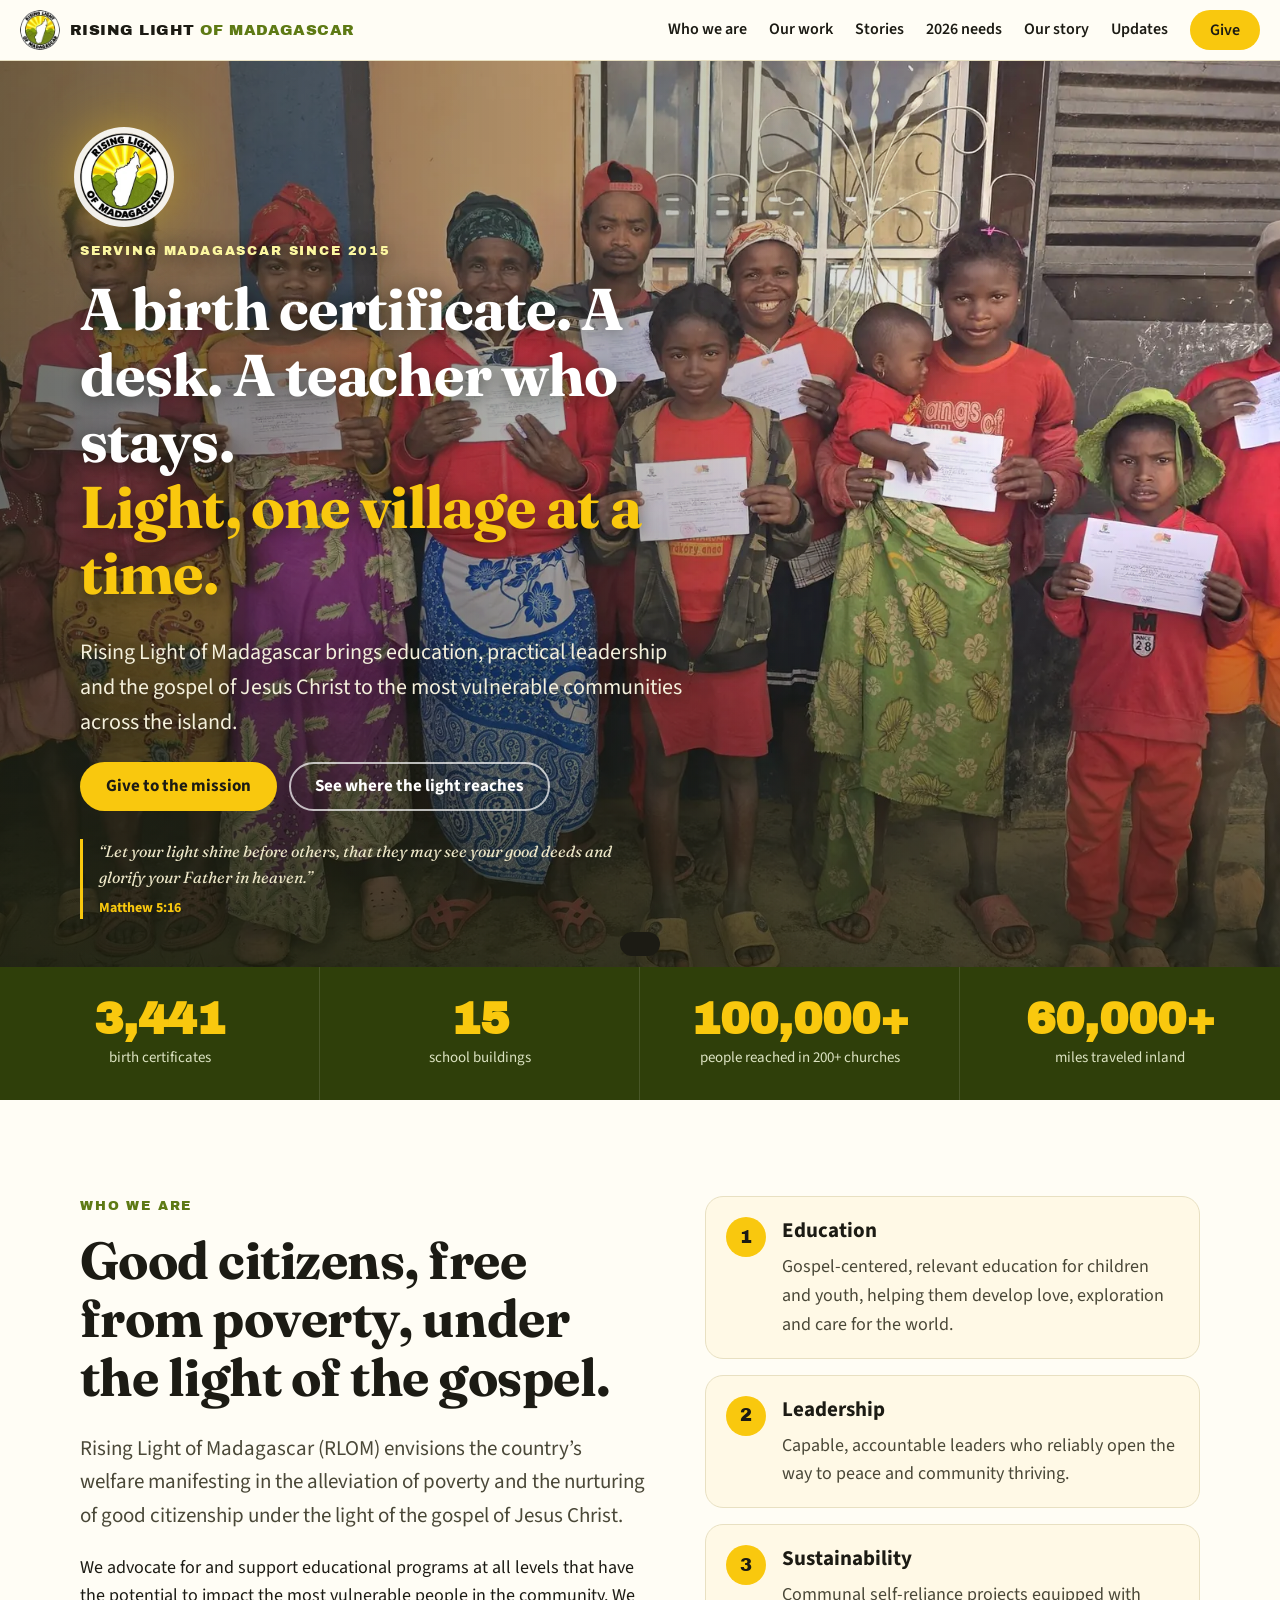
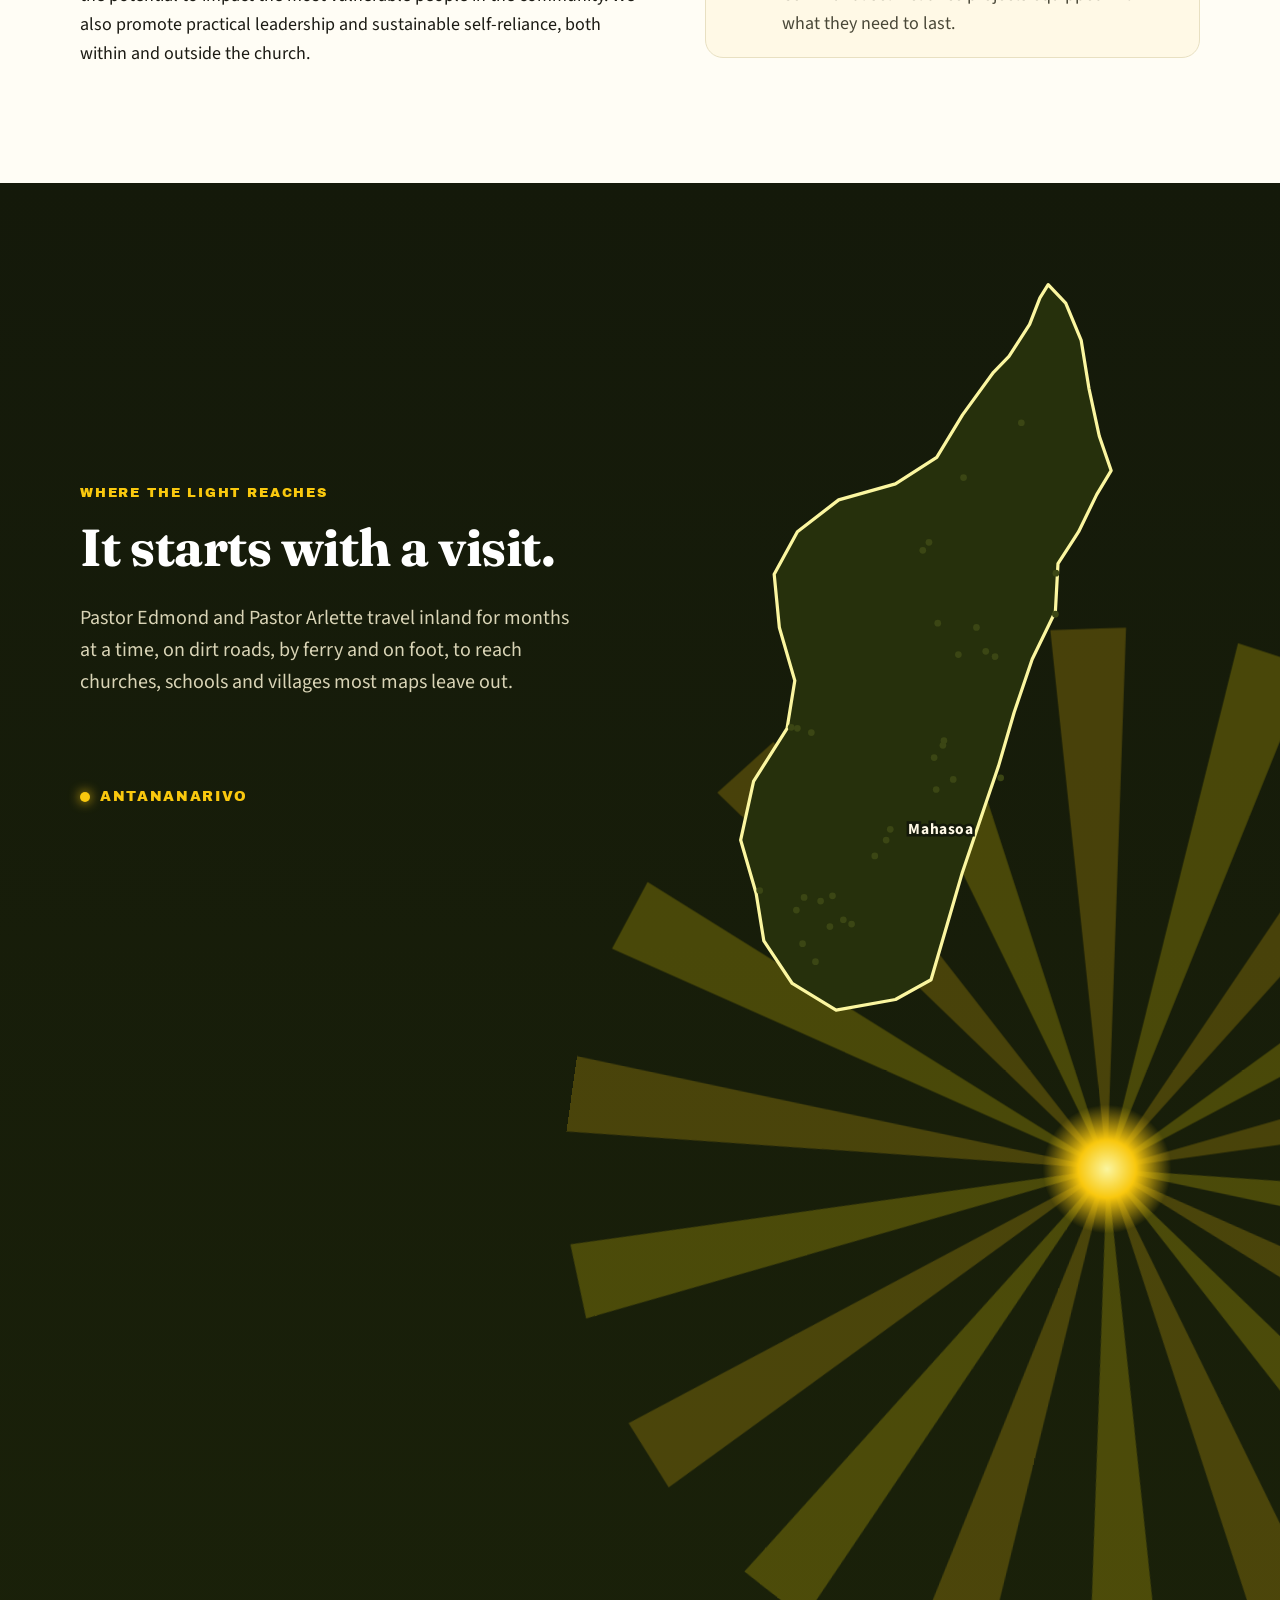
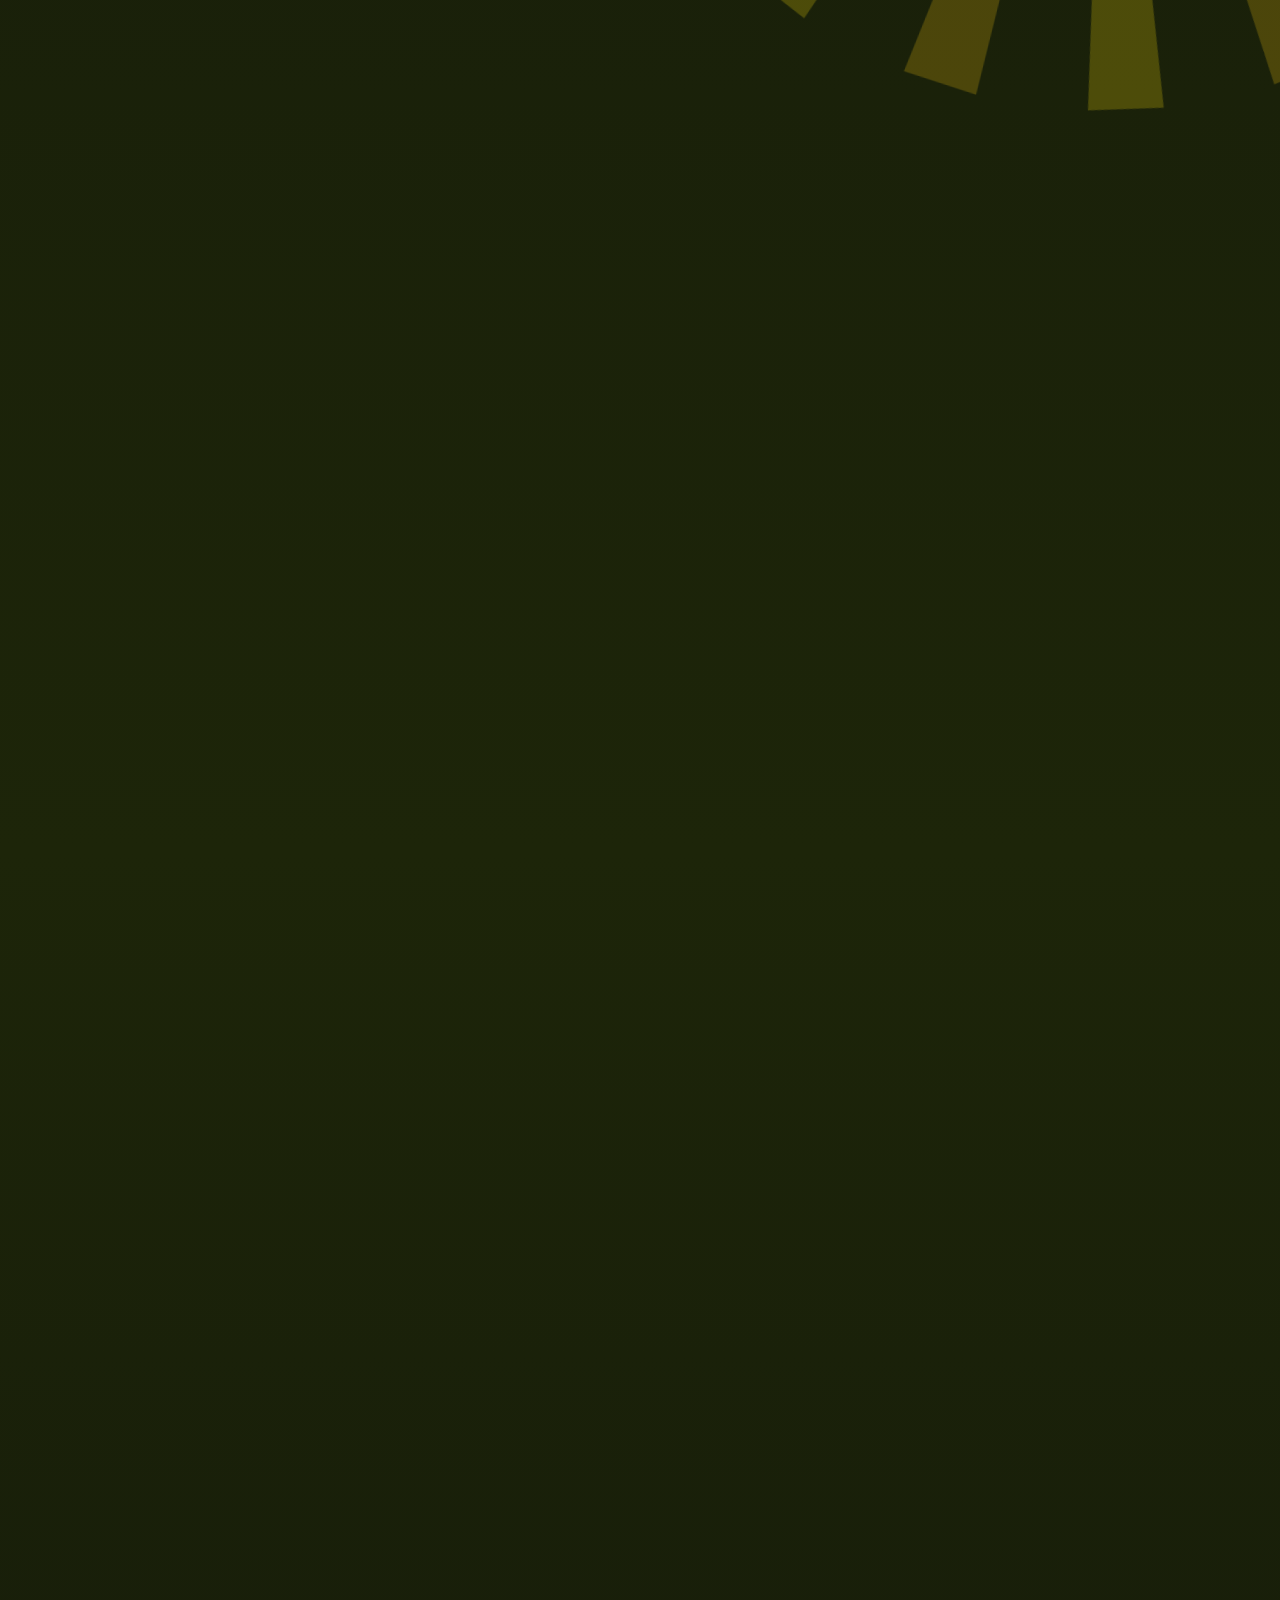
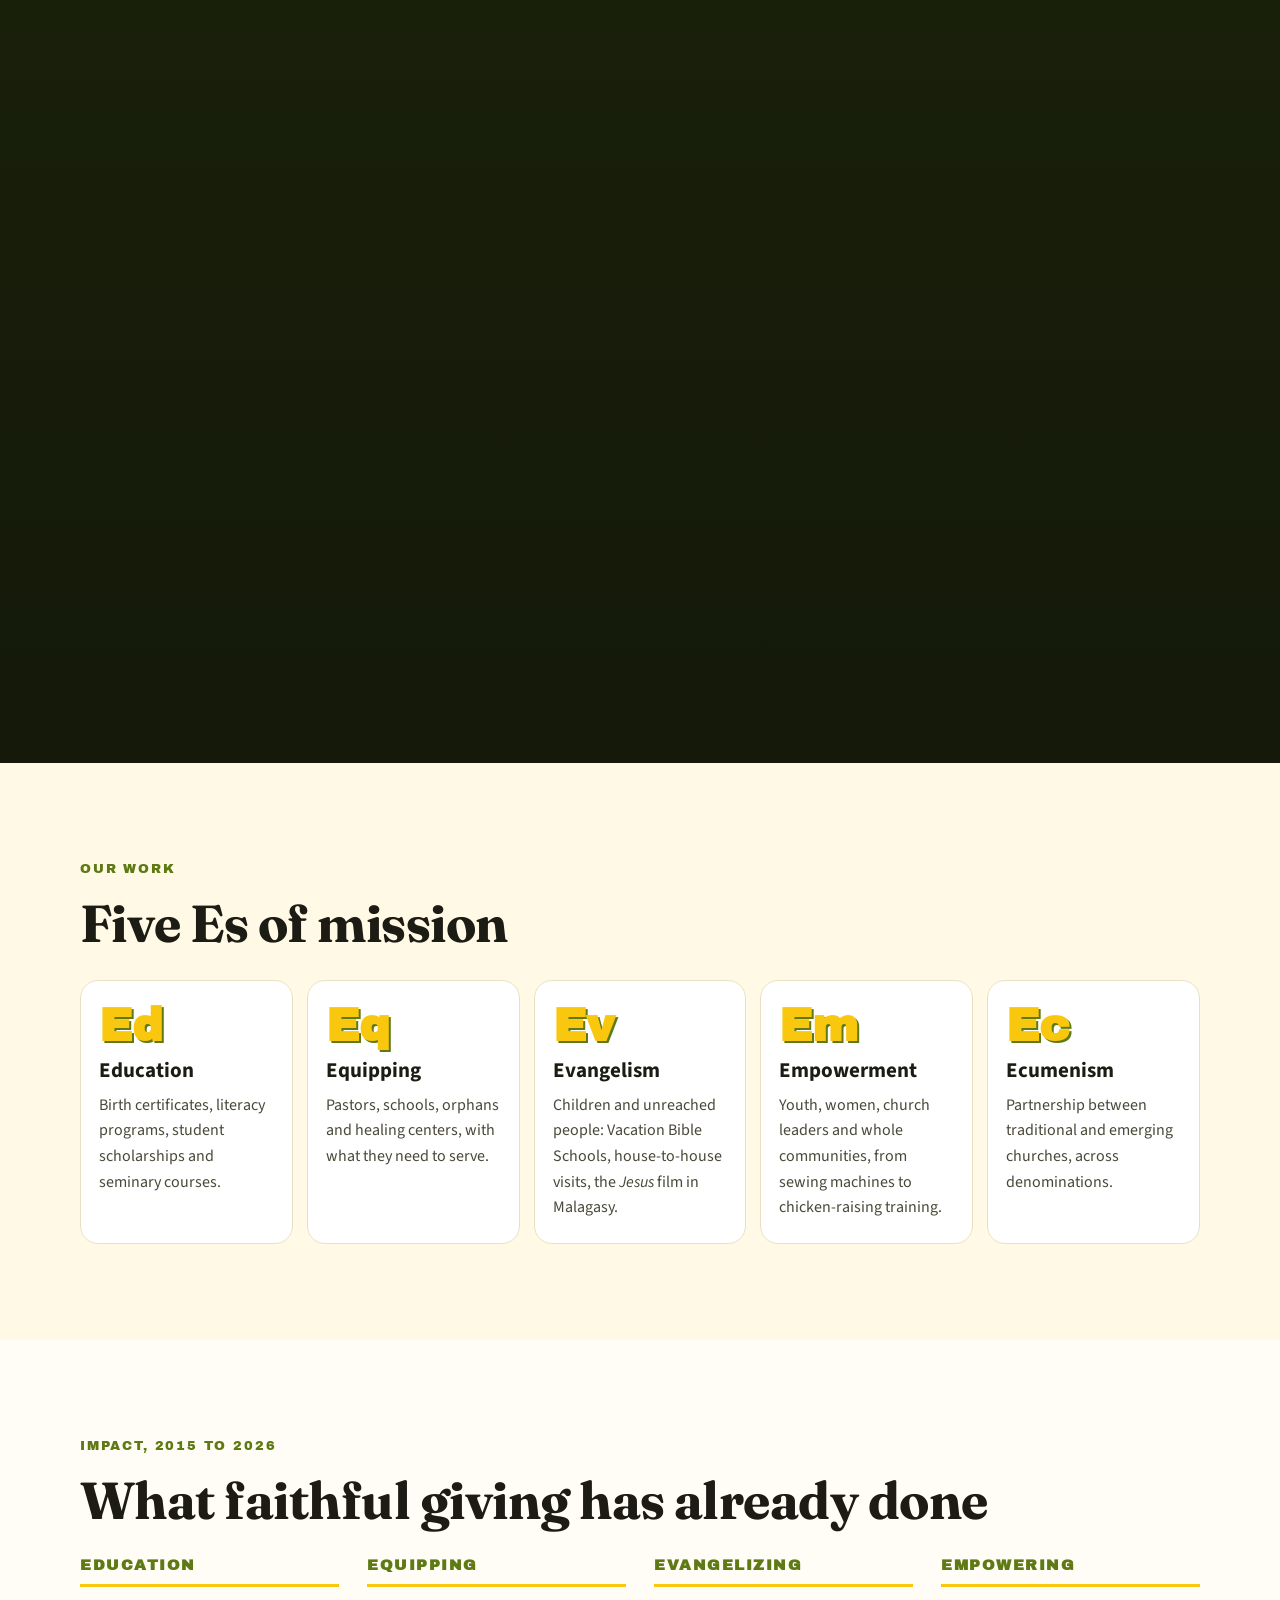
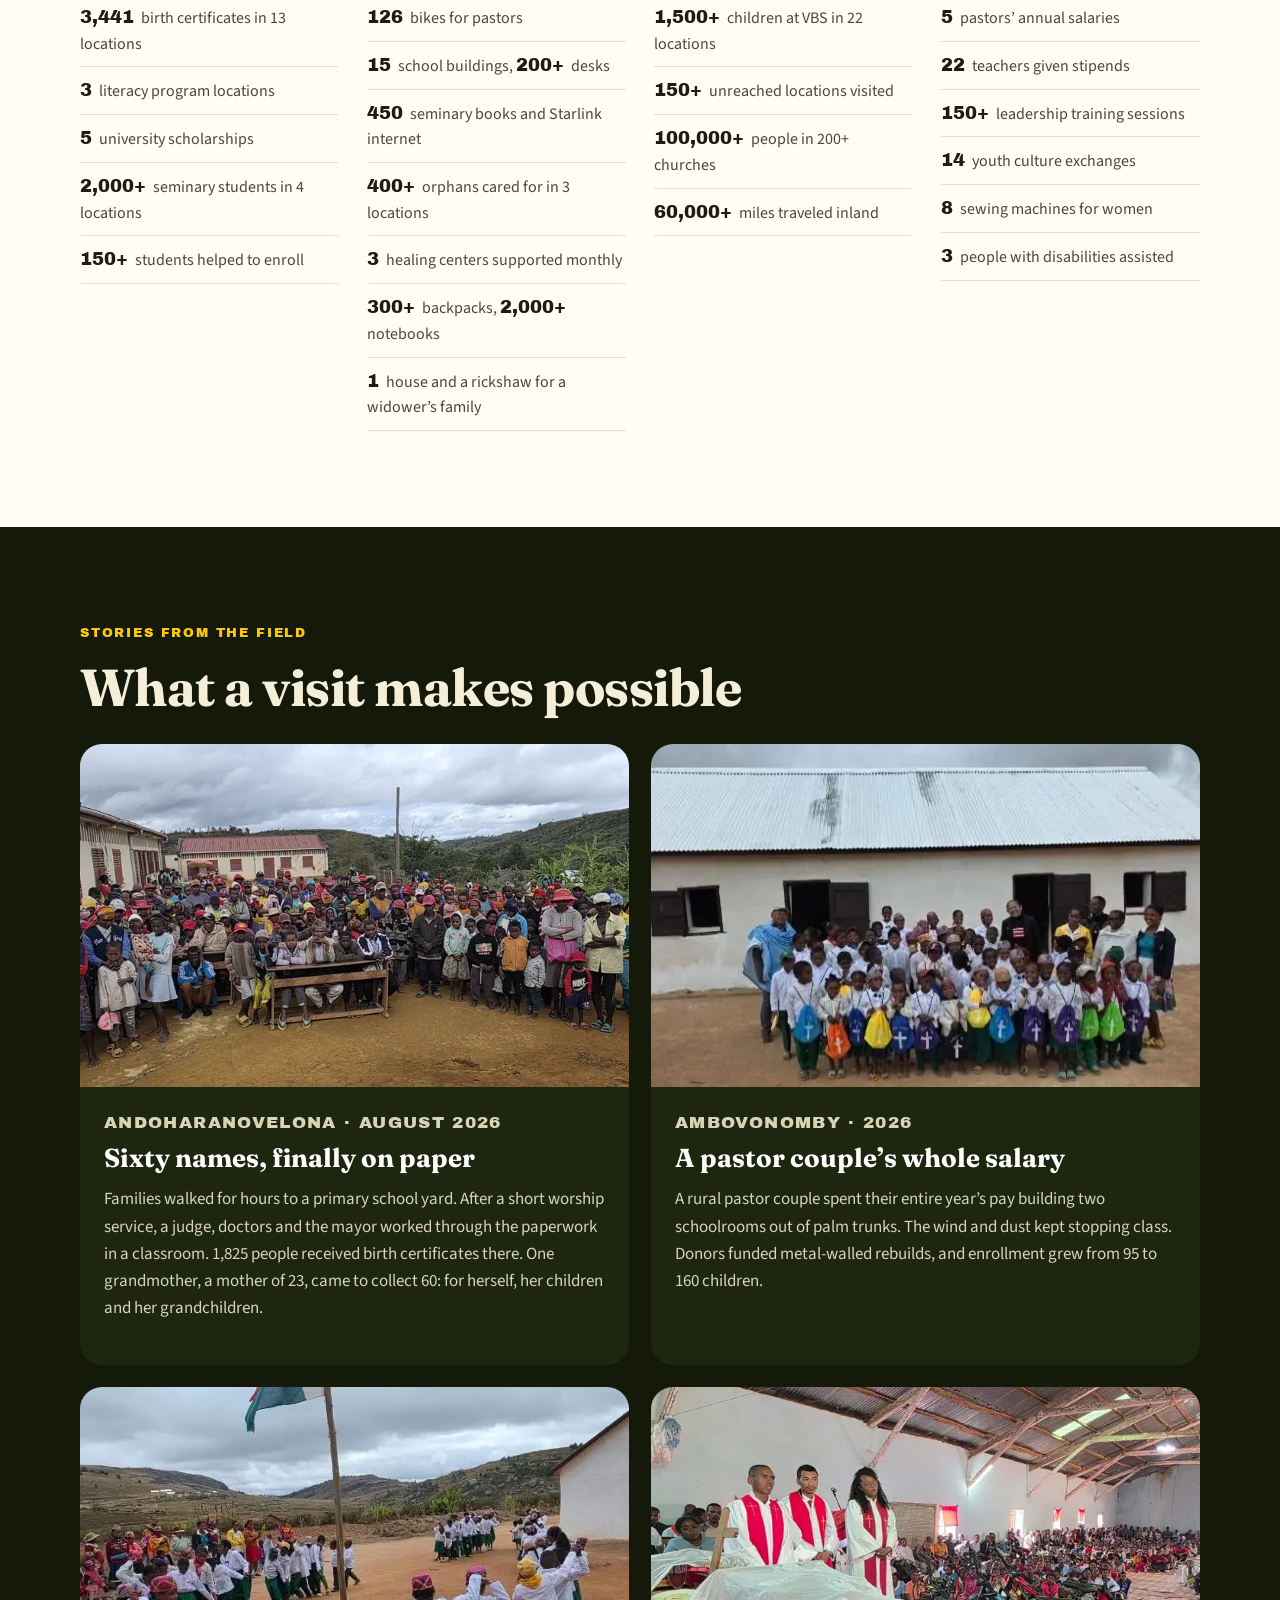
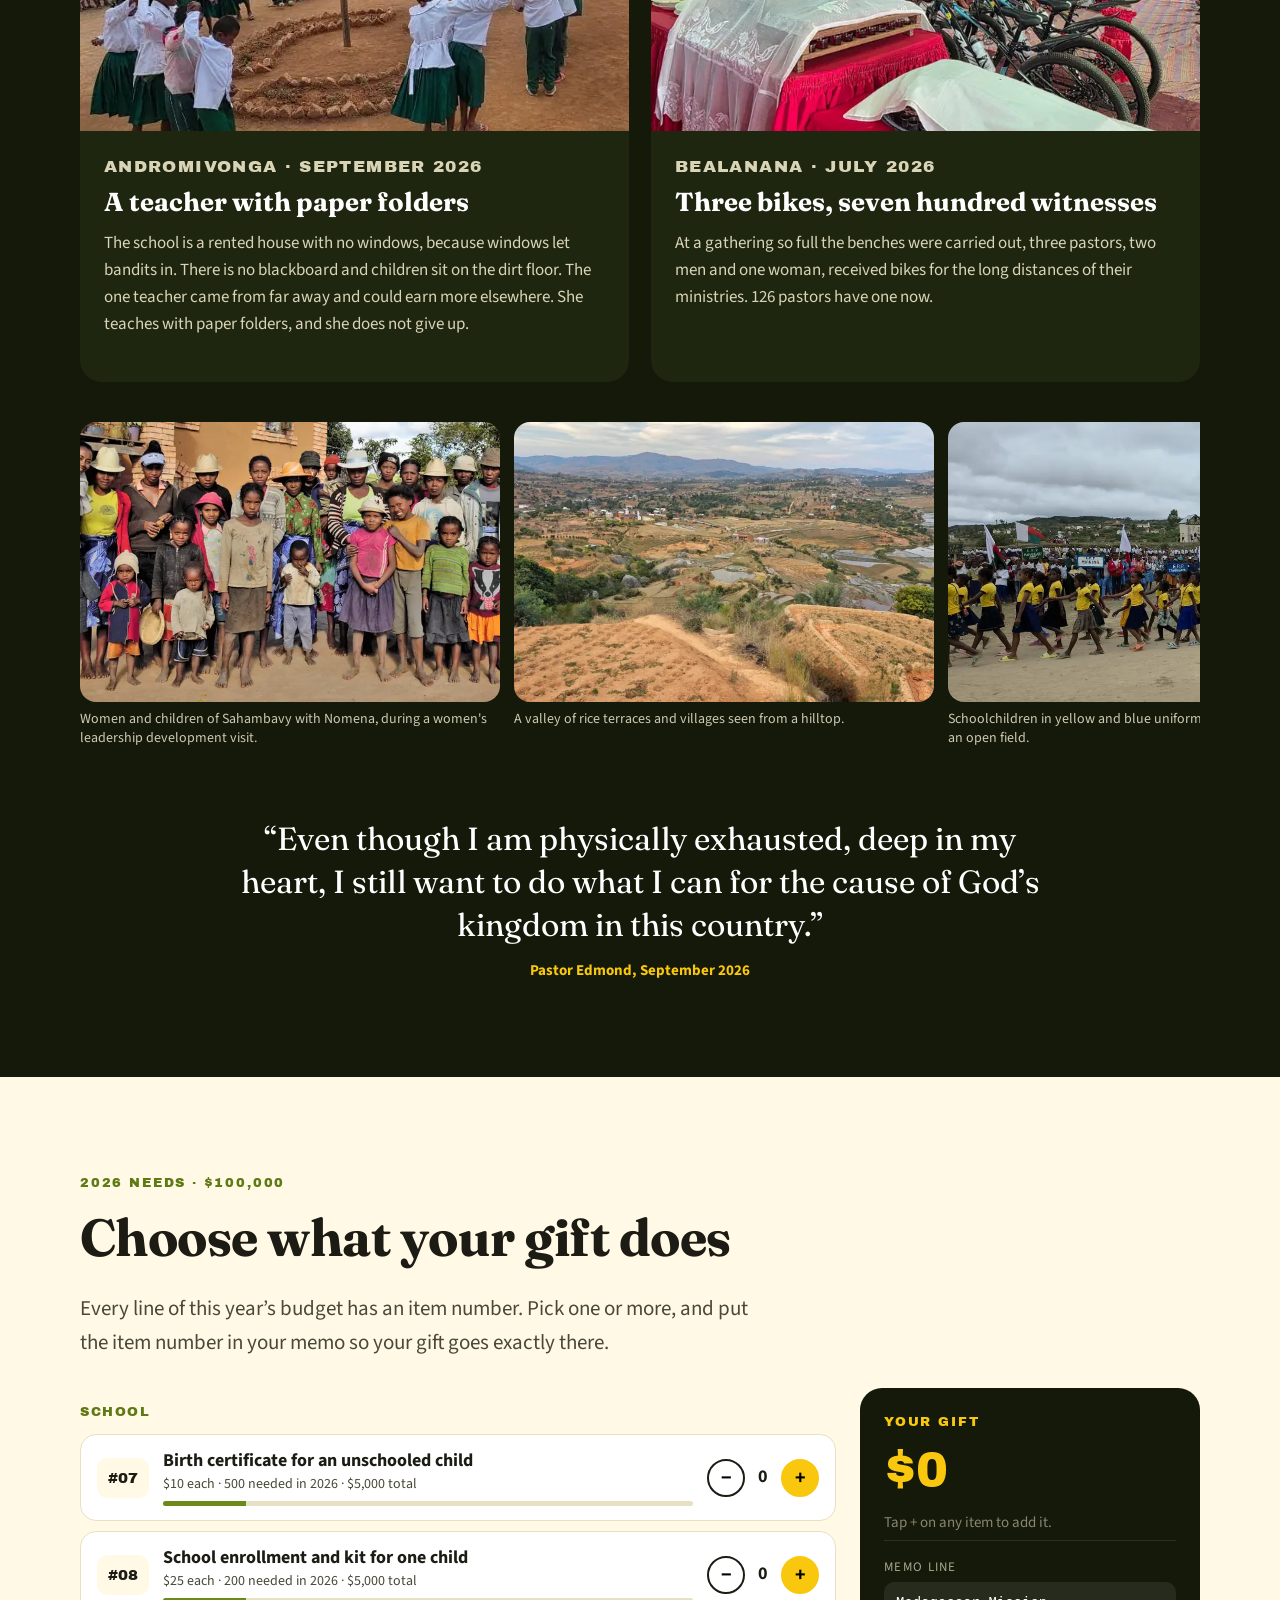
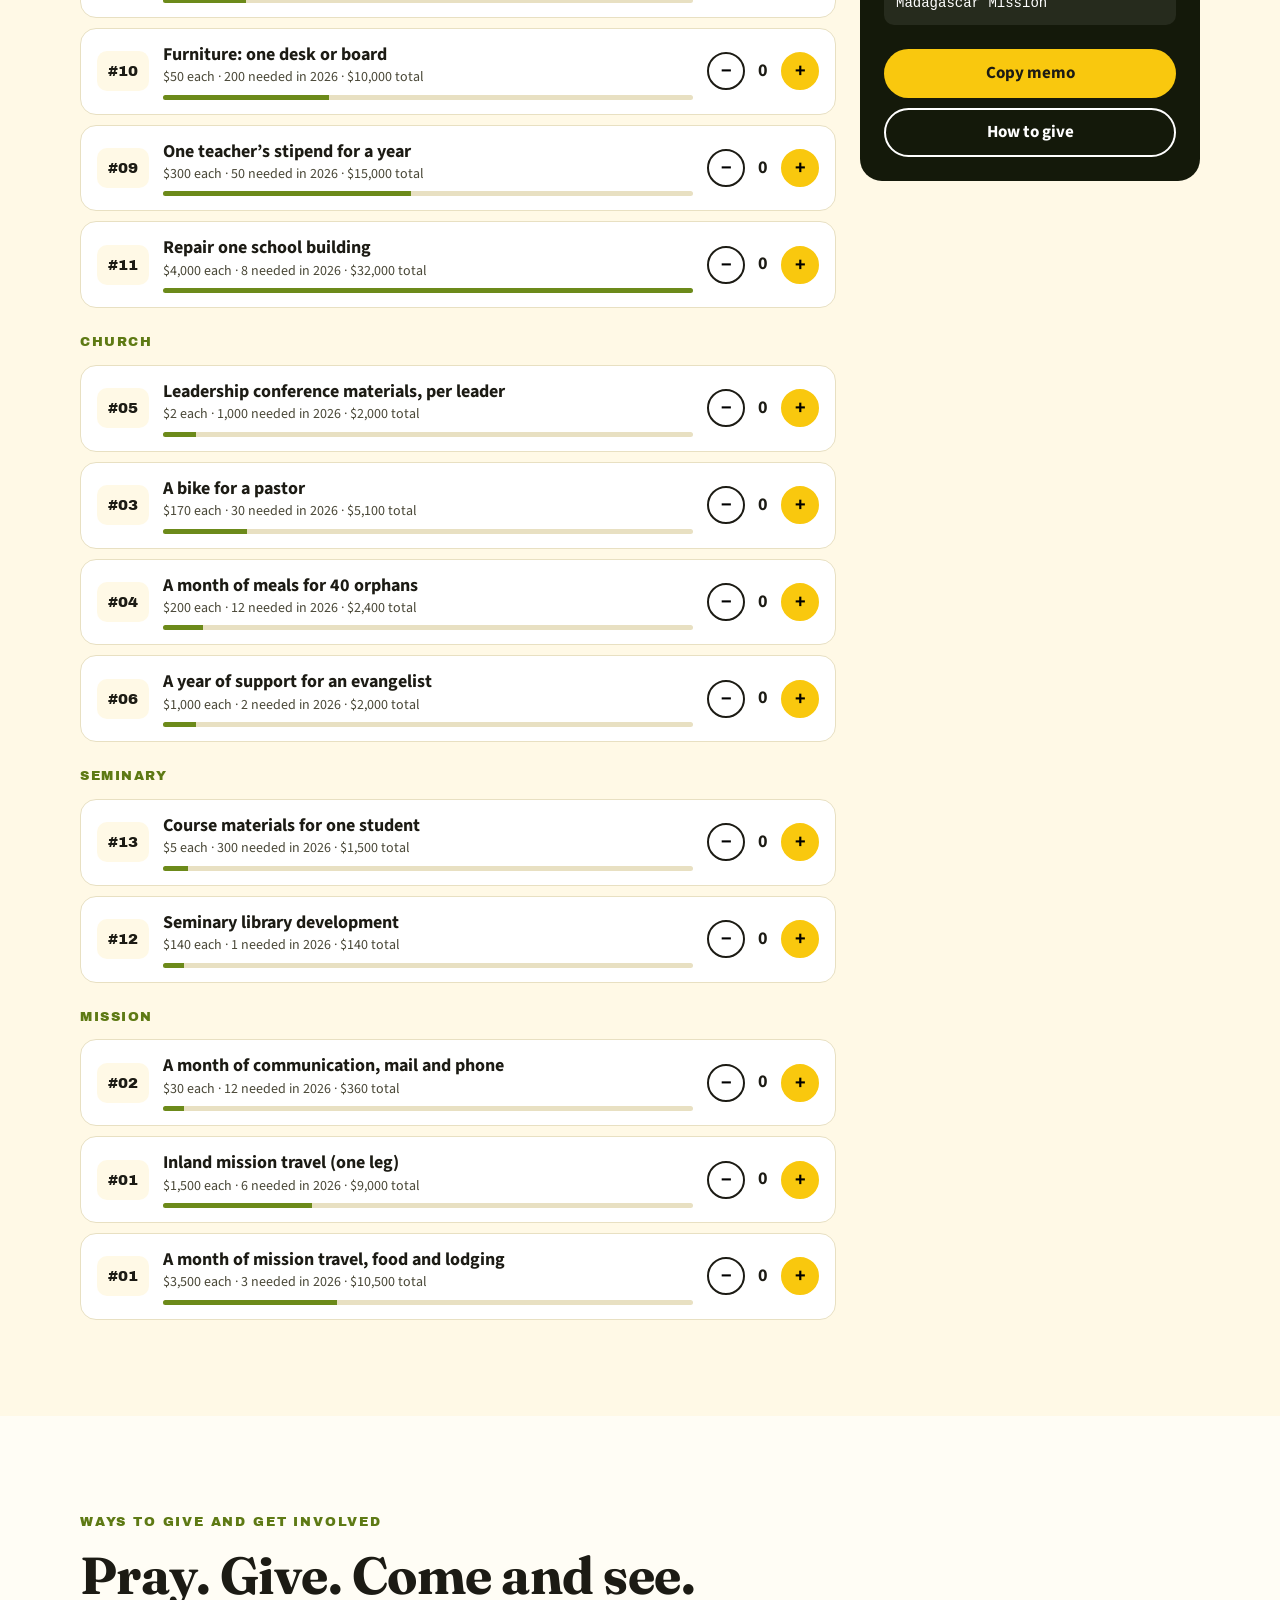
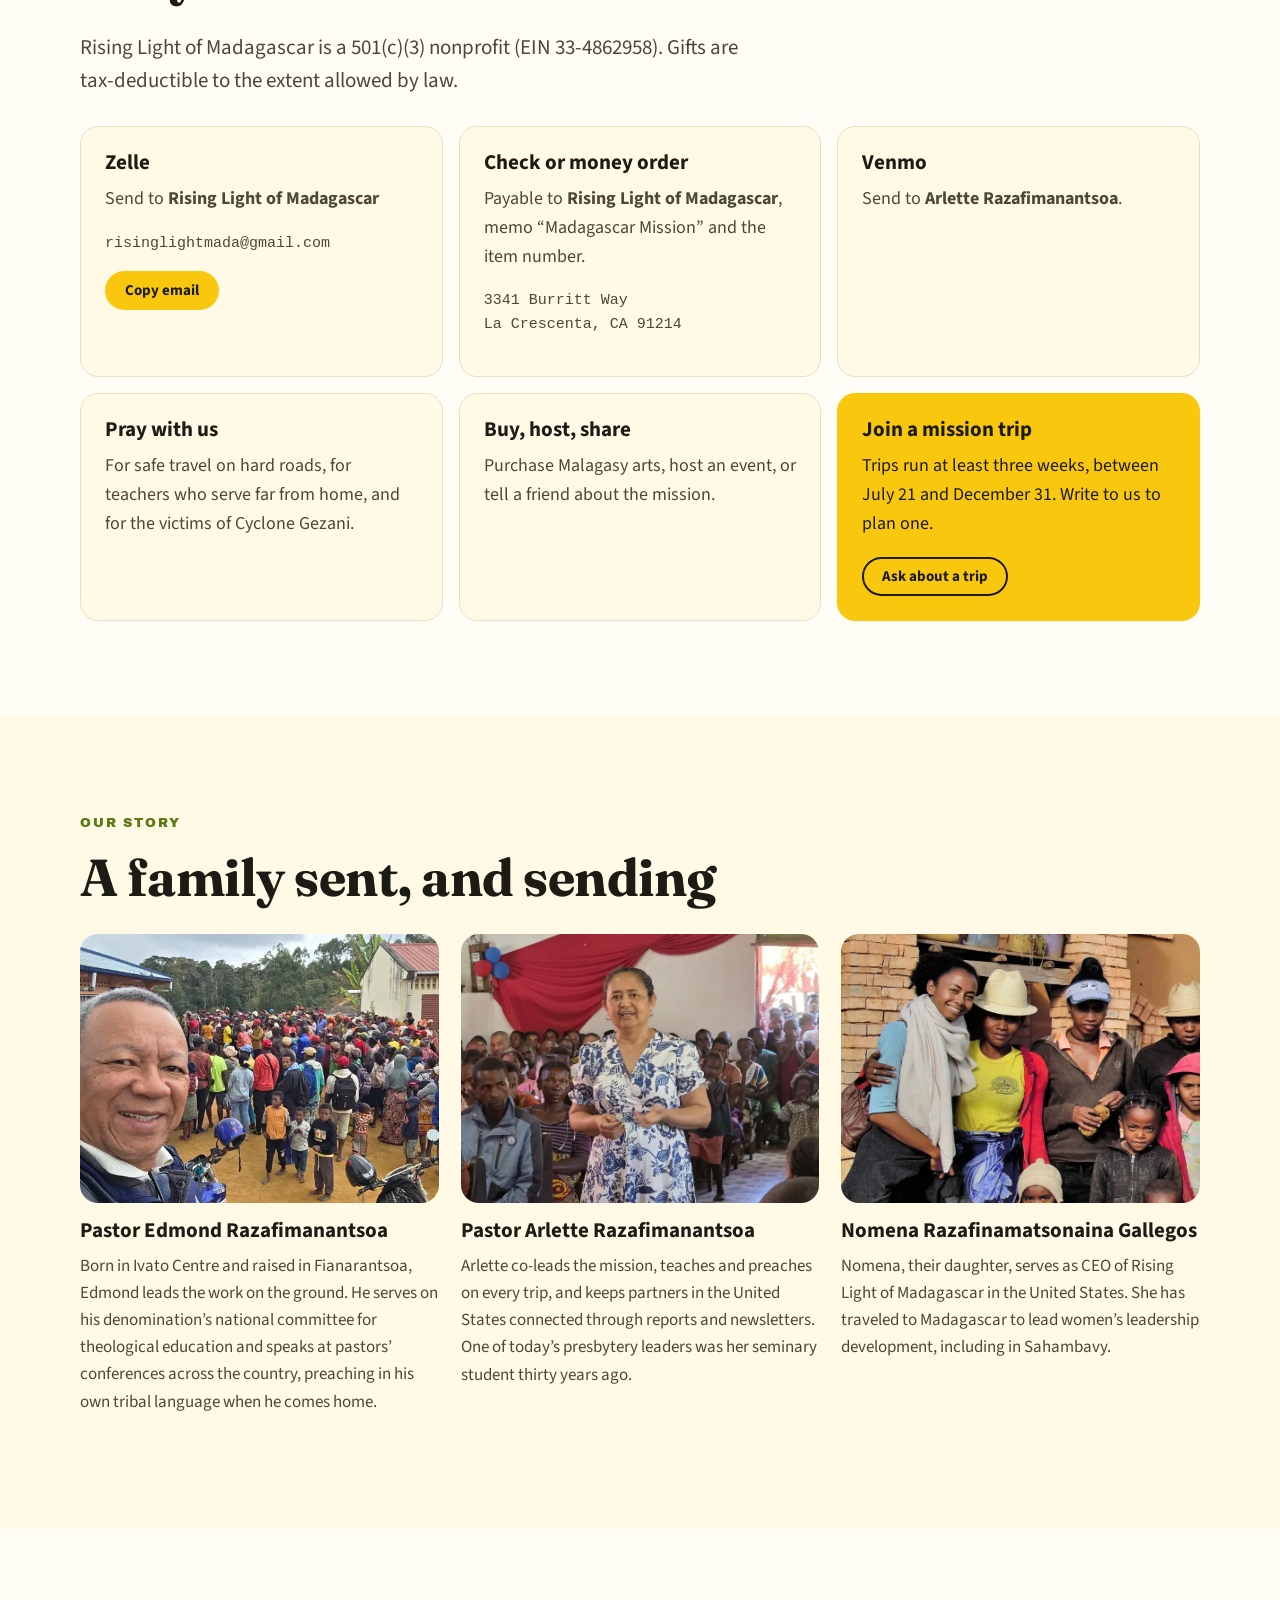
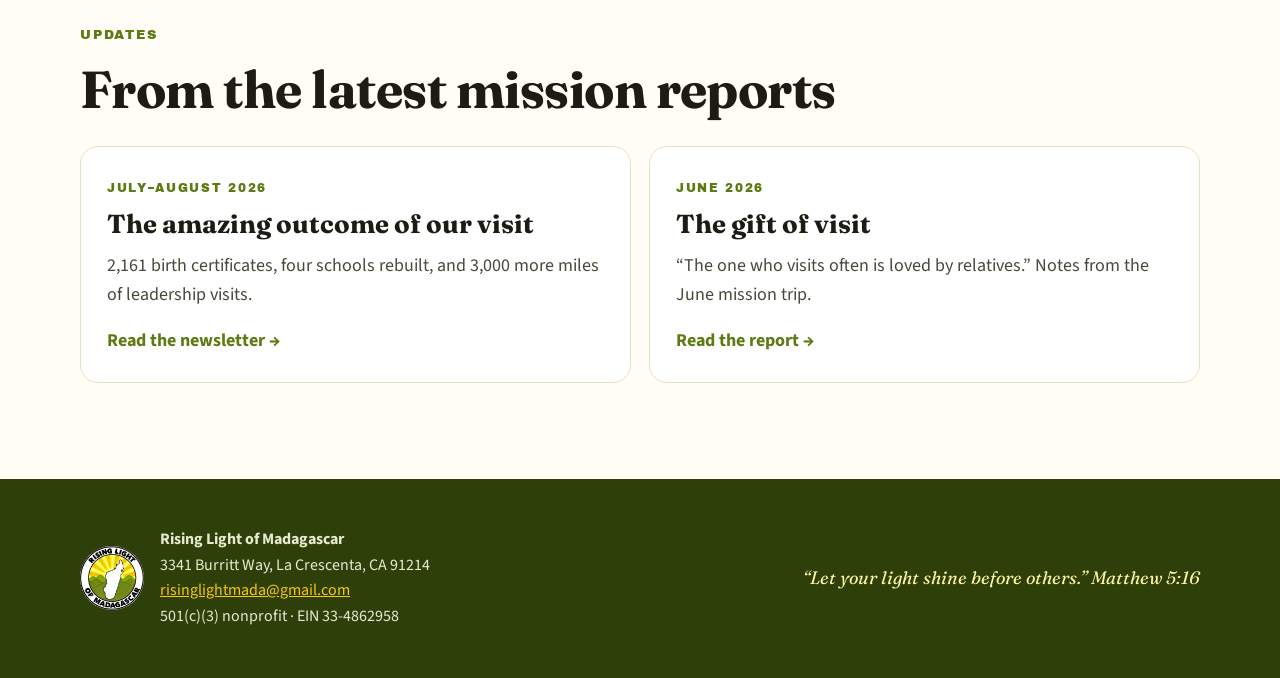
==== commit b5238b53: "Faster loading: WebP photos sized per screen, lazy photos, inlined styles, non-blocking fonts" ====
--- a/index.html
+++ b/index.html
@@ -5,8 +5,10 @@
 <meta name="viewport" content="width=device-width, initial-scale=1">
 <title>Rising Light of Madagascar</title>
 <meta name="description" content="Rising Light of Madagascar brings education, dignity and the light of the gospel to the most vulnerable communities in Madagascar.">
-<link rel="icon" href="assets/logo.jpg">
+<link rel="icon" type="image/png" href="assets/favicon-64.png">
 <link rel="apple-touch-icon" href="assets/logo.jpg">
+<link rel="preload" as="image" type="image/webp" href="assets/photos/opt/hero-mothers-certificates-1200.webp" media="(max-width:999px)" fetchpriority="high">
+<link rel="preload" as="image" type="image/webp" href="assets/photos/opt/hero-mothers-certificates-2000.webp" media="(min-width:1000px)" fetchpriority="high">
 <link rel="canonical" href="https://risinglightofmadagascar.org/">
 <meta name="theme-color" content="#1F3A12">
 <meta property="og:type" content="website">
@@ -20,13 +22,15 @@
 <meta name="twitter:card" content="summary_large_image">
 <link rel="preconnect" href="https://fonts.googleapis.com">
 <link rel="preconnect" href="https://fonts.gstatic.com" crossorigin>
-<link href="https://fonts.googleapis.com/css2?family=Archivo+Black&family=Fraunces:opsz,wght@9..144,500;9..144,700&family=Source+Sans+3:wght@400;600;700&display=swap" rel="stylesheet">
-<link rel="stylesheet" href="styles.css">
+<link rel="preload" as="style" href="https://fonts.googleapis.com/css2?family=Archivo+Black&family=Fraunces:opsz,wght@9..144,500;9..144,700&family=Source+Sans+3:wght@400;600;700&display=swap">
+<link href="https://fonts.googleapis.com/css2?family=Archivo+Black&family=Fraunces:opsz,wght@9..144,500;9..144,700&family=Source+Sans+3:wght@400;600;700&display=swap" rel="stylesheet" media="print" onload="this.media='all'">
+<noscript><link href="https://fonts.googleapis.com/css2?family=Archivo+Black&family=Fraunces:opsz,wght@9..144,500;9..144,700&family=Source+Sans+3:wght@400;600;700&display=swap" rel="stylesheet"></noscript>
+<style>:root{--green:#5E7A14; --green-2:#6C8A1A; --green-deep:#2F3F0A;--gold:#F9C80E; --gold-2:#FCE40C; --sun:#FBF6A0;--ink:#1C1B14; --ink-2:#4A4838; --cream:#FFF9E6; --paper:#FFFDF5; --line:#E8E0C2;--night:#14190A;--display:"Archivo Black",system-ui,sans-serif;--serif:"Fraunces",Georgia,serif;--sans:"Source Sans 3",system-ui,sans-serif;}*{box-sizing:border-box}html{scroll-behavior:smooth}body{margin:0;background:var(--paper);color:var(--ink);font:18px/1.6 var(--sans);-webkit-font-smoothing:antialiased}img{max-width:100%;display:block}a{color:var(--green)}h1,h2,h3{margin:0 0 .5em;line-height:1.12}h2{font-family:var(--serif);font-weight:700;font-size:clamp(30px,4.4vw,52px);letter-spacing:-.01em}h3{font-family:var(--sans);font-weight:700;font-size:21px}p{margin:0 0 1em}.wrap{max-width:1160px;margin:0 auto;padding:0 20px}.section{padding:96px 0}.cream{background:var(--cream)}.dark{background:var(--night);color:#F3EFD9}.big{font-size:21px;color:var(--ink-2)}.dark .big{color:#D9D4B6}.narrow{max-width:680px}.muted{color:#8a8670}.mono{font-family:ui-monospace,Menlo,monospace;font-size:15px;word-break:break-word}.eyebrow{font-family:var(--display);font-size:13px;letter-spacing:.14em;text-transform:uppercase;margin-bottom:14px;color:var(--ink-2)}.eyebrow.green{color:var(--green)} .eyebrow.gold{color:var(--gold)}.draft-bar{background:var(--gold);color:var(--ink);text-align:center;font:700 13px/1 var(--sans);padding:8px;letter-spacing:.04em}.nav{position:sticky;top:0;z-index:20;display:flex;align-items:center;justify-content:space-between;gap:16px;padding:10px 20px;background:rgba(255,253,245,.92);backdrop-filter:blur(10px);border-bottom:1px solid var(--line)}.nav-brand{display:flex;align-items:center;gap:10px;text-decoration:none;color:var(--ink);font-family:var(--display);font-size:15px;text-transform:uppercase;letter-spacing:.03em}.nav-brand img{border-radius:50%}.nav-brand em{font-style:normal;color:var(--green)}.nav-links{display:flex;align-items:center;gap:22px}.nav-links a{text-decoration:none;color:var(--ink);font-weight:600;font-size:16px}@media (max-width:820px){.nav-links a:not(.btn){display:none}.nav-brand em{display:none}}.btn{display:inline-flex;align-items:center;justify-content:center;gap:8px;padding:14px 24px;border-radius:999px;font:700 17px/1 var(--sans);text-decoration:none;border:2px solid transparent;cursor:pointer;transition:transform .15s ease,background .2s}.btn:hover{transform:translateY(-2px)}.btn-sm{padding:10px 18px;font-size:15px}.btn-block{width:100%;margin-top:10px}.btn-gold{background:var(--gold);color:var(--ink)} .btn-gold:hover{background:var(--gold-2)}.btn-ghost{border-color:rgba(255,255,255,.7);color:#fff}.btn-ghost-dark{border-color:var(--ink);color:var(--ink);background:transparent}.hero{position:relative;min-height:92vh;display:flex;align-items:flex-end;color:#fff;background:radial-gradient(120% 80% at 70% 110%,#F9C80E 0%,#C9861A 22%,#5E7A14 48%,#1E2A07 80%);background-size:cover;background-position:center;overflow:hidden}.hero.has-photo{background-color:#1E2A07}.hero-shade{position:absolute;inset:0;background:linear-gradient(180deg,rgba(20,25,10,.15) 0%,rgba(20,25,10,.35) 45%,rgba(20,25,10,.88) 100%)}.hero-inner{position:relative;max-width:1160px;margin:0 auto;padding:120px 20px 64px;width:100%}.hero-logo{width:120px;height:120px;border-radius:50%;box-shadow:0 0 0 6px rgba(255,255,255,.9),0 0 60px rgba(249,200,14,.6);margin-bottom:28px}.hero h1{font-family:var(--serif);font-weight:700;font-size:clamp(36px,6vw,76px);letter-spacing:-.015em;max-width:15ch}.hero h1 span{color:var(--gold)}.hero .eyebrow{color:var(--sun)}.hero-lede{font-size:clamp(18px,2vw,22px);max-width:620px;color:#F4F0DC}.hero-cta{display:flex;flex-wrap:wrap;gap:12px;margin:28px 0 40px}.hero-verse{margin:0;max-width:560px;font-family:var(--serif);font-style:italic;font-size:18px;color:#EDE7C8;border-left:3px solid var(--gold);padding-left:16px}.hero-verse cite{display:block;font-style:normal;font-family:var(--sans);font-weight:700;font-size:14px;margin-top:6px;color:var(--gold)}.strip{display:grid;grid-template-columns:repeat(4,1fr);background:var(--green-deep);color:#fff}.strip-item{padding:28px 20px;border-right:1px solid rgba(255,255,255,.12);text-align:center}.strip-item:last-child{border-right:0}.strip-item b{display:block;font-family:var(--display);font-size:clamp(28px,3.6vw,44px);color:var(--gold);line-height:1.1}.strip-item span{font-size:15px;color:#DCE3C2}@media (max-width:760px){.strip{grid-template-columns:1fr 1fr}.strip-item:nth-child(2){border-right:0}.strip-item:nth-child(-n+2){border-bottom:1px solid rgba(255,255,255,.12)}}.two-col{display:grid;grid-template-columns:1.15fr 1fr;gap:56px;align-items:start}.pillars{display:grid;gap:16px}.pillar{background:var(--cream);border:1px solid var(--line);border-radius:18px;padding:22px 22px 18px 76px;position:relative}.pillar-num{position:absolute;left:20px;top:20px;width:40px;height:40px;border-radius:50%;background:var(--gold);display:grid;place-items:center;font-family:var(--display);font-size:18px}.pillar p{margin:0;color:var(--ink-2)}@media (max-width:900px){.two-col{grid-template-columns:1fr;gap:32px}}.journey{background:linear-gradient(180deg,var(--night) 0%,#1D2509 60%,var(--night) 100%);color:#F3EFD9}.journey-track{height:420vh;position:relative}.journey-stage{position:sticky;top:0;height:100vh;display:grid;grid-template-columns:1fr 1fr;align-items:center;max-width:1160px;margin:0 auto;padding:60px 20px 20px;gap:24px}.journey-copy{position:relative;min-height:340px}.beats{position:relative;min-height:260px}.beat{position:absolute;inset:0 0 auto 0;opacity:0;transform:translateY(-16px);transition:opacity .18s ease,transform .18s ease;pointer-events:none}.beat.on{opacity:1;transform:none;pointer-events:auto;transition:opacity .45s ease .2s,transform .45s ease .2s}.beat h2{color:#fff}.beat p{font-size:20px;color:#D9D4B6;max-width:500px}.journey-place{display:flex;align-items:center;gap:10px;font-family:var(--display);font-size:14px;letter-spacing:.12em;text-transform:uppercase;color:var(--gold);margin-top:8px}.journey-place .dot{width:10px;height:10px;border-radius:50%;background:var(--gold);box-shadow:0 0 12px var(--gold)}.journey-art{height:100%;max-height:86vh;display:flex;justify-content:center}#island{height:100%;width:auto;max-width:100%;overflow:visible}@media (max-width:820px){.journey-track{height:460vh}.journey-stage{grid-template-columns:1fr;grid-template-rows:auto 1fr;padding:64px 16px 12px;gap:0}.journey-copy{min-height:250px}.beats{min-height:200px}.beat h2{font-size:28px}.beat p{font-size:17px}.journey-art{max-height:52vh}}@media (prefers-reduced-motion:reduce){.journey-track{height:auto}.journey-stage{position:relative;height:auto;padding:80px 20px}.beats{min-height:0}.beat{position:relative;opacity:1;transform:none;margin-bottom:28px}.journey-place{display:none}html{scroll-behavior:auto}}.es{display:grid;grid-template-columns:repeat(5,1fr);gap:14px;margin-top:28px}.e{background:#fff;border:1px solid var(--line);border-radius:18px;padding:22px 18px;position:relative;overflow:hidden}.e b{font-family:var(--display);font-size:56px;line-height:1;color:var(--gold);display:block;margin-bottom:10px;text-shadow:2px 2px 0 var(--green)}.e p{color:var(--ink-2);font-size:16px;margin:0}@media (max-width:980px){.es{grid-template-columns:1fr 1fr}}@media (max-width:520px){.es{grid-template-columns:1fr}}.impact-grid{display:grid;grid-template-columns:repeat(4,1fr);gap:28px;margin-top:28px}.impact-col h3{font-family:var(--display);font-size:15px;text-transform:uppercase;letter-spacing:.1em;color:var(--green);border-bottom:3px solid var(--gold);padding-bottom:10px}.impact-col ul{list-style:none;padding:0;margin:0}.impact-col li{padding:9px 0;border-bottom:1px solid var(--line);font-size:16px;color:var(--ink-2)}.impact-col li b{color:var(--ink);font-family:var(--display);font-weight:400;font-size:18px;margin-right:4px}@media (max-width:980px){.impact-grid{grid-template-columns:1fr 1fr}}@media (max-width:560px){.impact-grid{grid-template-columns:1fr}}.stories{display:grid;grid-template-columns:1fr 1fr;gap:22px;margin-top:28px}.story{background:#1F2610;border-radius:22px;overflow:hidden;display:flex;flex-direction:column}.story-img{aspect-ratio:16/10;background:linear-gradient(135deg,#5E7A14,#C9861A);background-size:cover;background-position:center}.story-body{padding:22px 24px 26px}.story-place{font-family:var(--display);font-size:12px;letter-spacing:.14em;text-transform:uppercase;color:var(--gold);margin-bottom:8px}.story h3{font-family:var(--serif);font-size:26px;color:#fff}.story p{color:#D9D4B6;font-size:17px}.gallery{display:flex;gap:14px;overflow-x:auto;scroll-snap-type:x mandatory;margin:40px -20px 0;padding:0 20px 12px}.gal{flex:0 0 auto;width:min(78vw,420px);margin:0;scroll-snap-align:start}.gal.tall{width:min(48vw,240px)}.gal img{width:100%;height:280px;object-fit:cover;border-radius:16px}.gal figcaption{font-size:14px;color:#A9A68E;margin-top:8px;line-height:1.4}.pull{margin:56px auto 0;max-width:820px;text-align:center;font-family:var(--serif);font-size:clamp(22px,2.8vw,32px);line-height:1.35;color:#fff}.pull cite{display:block;margin-top:14px;font:700 15px var(--sans);color:var(--gold);font-style:normal}@media (max-width:760px){.stories{grid-template-columns:1fr}}.builder{display:grid;grid-template-columns:1fr 340px;gap:24px;margin-top:28px;align-items:start}.items{display:grid;gap:10px}.item-group{font-family:var(--display);font-size:13px;letter-spacing:.12em;text-transform:uppercase;color:var(--green);margin:14px 0 2px}.item{display:grid;grid-template-columns:52px 1fr auto;gap:14px;align-items:center;background:#fff;border:1px solid var(--line);border-radius:16px;padding:14px 16px;transition:border-color .2s,box-shadow .2s}.item.picked{border-color:var(--gold);box-shadow:0 0 0 3px rgba(249,200,14,.35)}.item-num{font-family:var(--display);font-size:15px;background:var(--cream);border-radius:10px;padding:8px 0;text-align:center}.item-name{font-weight:700;line-height:1.3}.item-meta{font-size:14px;color:var(--ink-2)}.item-need{height:5px;border-radius:5px;background:var(--line);margin-top:6px;overflow:hidden}.item-need i{display:block;height:100%;background:var(--green-2)}.stepper{display:flex;align-items:center;gap:8px}.stepper button{width:38px;height:38px;border-radius:50%;border:2px solid var(--ink);background:#fff;font:700 20px/1 var(--sans);cursor:pointer}.stepper button.add{background:var(--gold);border-color:var(--gold)}.stepper output{min-width:20px;text-align:center;font-weight:700}.tally{position:sticky;top:90px;background:var(--night);color:#fff;border-radius:22px;padding:24px}.tally .eyebrow{color:var(--gold)}.tally-total{font-family:var(--display);font-size:48px;line-height:1;color:var(--gold);margin-bottom:12px}.tally-lines{list-style:none;padding:0;margin:0 0 16px;font-size:15px;color:#D9D4B6}.tally-lines li{padding:5px 0;border-bottom:1px solid rgba(255,255,255,.1)}.tally-memo-label{font-size:13px;text-transform:uppercase;letter-spacing:.1em;color:#A9A68E;margin:0 0 4px}.tally-memo{font-family:ui-monospace,Menlo,monospace;font-size:14px;background:rgba(255,255,255,.08);padding:10px 12px;border-radius:10px;word-break:break-word}.tally .btn-ghost-dark{border-color:#fff;color:#fff}@media (max-width:900px){.builder{grid-template-columns:1fr}.tally{position:sticky;bottom:10px;top:auto;z-index:5}}@media (max-width:520px){.item{grid-template-columns:44px 1fr;}.stepper{grid-column:1/-1;justify-content:flex-end}}.give-grid{display:grid;grid-template-columns:repeat(3,1fr);gap:16px;margin-top:28px}.give-card{background:var(--cream);border:1px solid var(--line);border-radius:18px;padding:24px}.give-card.accent{background:var(--gold);border-color:var(--gold)}.give-card p{color:var(--ink-2)}.give-card.accent p{color:var(--ink)}@media (max-width:900px){.give-grid{grid-template-columns:1fr 1fr}}@media (max-width:560px){.give-grid{grid-template-columns:1fr}}.founders{display:grid;grid-template-columns:repeat(3,1fr);gap:22px;margin-top:28px}.founder-img{aspect-ratio:4/3;border-radius:18px;background:linear-gradient(135deg,#6C8A1A,#F9C80E);background-size:cover;background-position:center 30%;margin-bottom:16px}.founder p{color:var(--ink-2);font-size:17px}@media (max-width:860px){.founders{grid-template-columns:1fr}}.updates{display:grid;grid-template-columns:1fr 1fr;gap:18px;margin-top:28px}.update{display:block;text-decoration:none;color:var(--ink);border:1px solid var(--line);border-radius:18px;padding:26px;background:#fff;transition:transform .15s}.update:hover{transform:translateY(-3px)}.update span{font-family:var(--display);font-size:12px;letter-spacing:.14em;text-transform:uppercase;color:var(--green)}.update h3{font-family:var(--serif);font-size:26px;margin-top:8px}.update p{color:var(--ink-2)}.update b{color:var(--green)}@media (max-width:700px){.updates{grid-template-columns:1fr}}.footer{background:var(--green-deep);color:#E6EBD0;padding:48px 0}.footer-inner{display:flex;justify-content:space-between;align-items:center;gap:24px;flex-wrap:wrap}.footer-brand{display:flex;gap:16px;align-items:center}.footer-brand img{border-radius:50%}.footer-brand p{margin:0;font-size:16px}.footer a{color:var(--gold)}.footer-verse{font-family:var(--serif);font-style:italic;margin:0;color:var(--sun)}.toast{position:fixed;left:50%;bottom:24px;transform:translateX(-50%) translateY(80px);background:var(--ink);color:#fff;padding:12px 20px;border-radius:999px;font-weight:700;transition:transform .25s;z-index:50}.toast.show{transform:translateX(-50%) translateY(0)}@media (max-width:520px){.section{padding:72px 0}body{font-size:17px}.big{font-size:19px}}.hero{min-height:min(100svh,880px)}.hero-inner{padding:72px 20px 48px}.hero-shade{background:linear-gradient(90deg,rgba(20,25,10,.62) 0%,rgba(20,25,10,.28) 50%,rgba(20,25,10,0) 80%),linear-gradient(180deg,rgba(20,25,10,0) 50%,rgba(20,25,10,.7) 100%)}.hero h1,.hero-lede,.hero .eyebrow{text-shadow:0 2px 18px rgba(10,12,4,.55)}.hero-logo{width:88px;height:88px;margin-bottom:20px}.hero h1{font-size:clamp(32px,4.6vw,60px)}.hero-cta{margin:22px 0 28px}.hero-verse{font-size:16px}@media (max-width:520px){.hero h1{font-size:clamp(30px,8.6vw,40px)}.hero-lede{font-size:17px}.hero-verse{display:none}}@media (max-width:820px){.nav{flex-wrap:wrap;padding:8px 14px}.nav-links{order:3;width:100%;overflow-x:auto;gap:18px;padding:4px 0 2px;scrollbar-width:none}.nav-links::-webkit-scrollbar{display:none}.nav-links a:not(.btn){display:inline-block;white-space:nowrap;font-size:15px}.nav-links .btn{position:absolute;right:14px;top:8px}.nav{position:sticky}}.journey-stage{height:100svh}.e b{font-size:46px}.story-place{letter-spacing:.08em}.gallery{margin:40px 0 0;padding:0 0 12px;scroll-padding-inline:0;scrollbar-color:#5a5a3a transparent}.gal figcaption{color:#CFC9B2}.tally-head{all:unset;display:flex;align-items:baseline;justify-content:space-between;width:100%;cursor:default}.tally-toggle{display:none}.tally-lines li{display:flex;justify-content:space-between;gap:12px}.founder-img[data-initials]:not([style*="url"]){aspect-ratio:16/7;display:grid;place-items:center}.founder-img[data-initials]:not([style*="url"])::after{content:attr(data-initials);font-family:var(--display);font-size:54px;color:rgba(255,255,255,.92);letter-spacing:.04em}#island .place-label{font:700 12px var(--sans);fill:#FFF9E6;paint-order:stroke;stroke:#14190A;stroke-width:4px;letter-spacing:.04em}@media (max-width:900px){.tally{position:fixed;left:10px;right:10px;bottom:10px;top:auto;z-index:30;padding:14px 18px;border-radius:18px;box-shadow:0 12px 40px rgba(0,0,0,.35);transform:translateY(140%);transition:transform .3s ease}body.needs-live .tally{transform:none}.tally-head{cursor:pointer}.tally .eyebrow{display:none}.tally-total{font-size:30px;margin:0}.tally-toggle{display:inline;font-weight:700;font-size:14px;color:var(--gold)}.tally:not(.open) .tally-lines,.tally:not(.open) .tally-memo-label,.tally:not(.open) .tally-memo,.tally:not(.open) .btn-ghost-dark{display:none}.tally:not(.open) #copyMemo{margin-top:8px;padding:10px}.tally.open .tally-lines{max-height:30vh;overflow:auto}#needs{padding-bottom:150px}}@media (max-width:820px){.journey-stage{padding-top:112px}.journey-copy{min-height:270px}.journey-art{max-height:48svh}}@media (max-width:520px){.hero-shade{background:linear-gradient(180deg,rgba(20,25,10,0) 18%,rgba(20,25,10,.5) 45%,rgba(20,25,10,.78) 100%)}}.hero{background:#1E2A07 url("assets/photos/opt/hero-mothers-certificates-1200.webp") center/cover no-repeat}@media (min-width:1000px){.hero{background-image:url("assets/photos/opt/hero-mothers-certificates-2000.webp")}}</style>
 </head>
 <body>
 
 <header class="nav">
-  <a class="nav-brand" href="#top"><img src="assets/logo.jpg" alt="" width="40" height="40"><span>Rising Light <em>of Madagascar</em></span></a>
+  <a class="nav-brand" href="#top"><img src="assets/logo-96.webp" alt="" width="40" height="40"><span>Rising Light <em>of Madagascar</em></span></a>
   <nav class="nav-links" aria-label="Main">
     <a href="#who">Who we are</a>
     <a href="#work">Our work</a>
@@ -44,7 +48,7 @@
 <section class="hero" data-slot="hero">
   <div class="hero-shade"></div>
   <div class="hero-inner">
-    <img class="hero-logo" src="assets/logo.jpg" alt="Rising Light of Madagascar logo" width="140" height="140">
+    <img class="hero-logo" src="assets/logo-240.webp" alt="Rising Light of Madagascar logo" width="140" height="140" fetchpriority="high">
     <p class="eyebrow">Serving Madagascar since 2015</p>
     <h1>A birth certificate. A desk. A teacher who stays.<br><span>Light, one village at a time.</span></h1>
     <p class="hero-lede">Rising Light of Madagascar brings education, practical leadership and the gospel of Jesus Christ to the most vulnerable communities across the island.</p>
@@ -299,12 +303,13 @@
 
 <footer class="footer">
   <div class="wrap footer-inner">
-    <div class="footer-brand"><img src="assets/logo.jpg" alt="" width="64" height="64"><p><b>Rising Light of Madagascar</b><br>3341 Burritt Way, La Crescenta, CA 91214<br><a href="mailto:risinglightmada@gmail.com">risinglightmada@gmail.com</a><br>501(c)(3) nonprofit · EIN 33-4862958</p></div>
+    <div class="footer-brand"><img src="assets/logo-240.webp" alt="" width="64" height="64" loading="lazy" decoding="async"><p><b>Rising Light of Madagascar</b><br>3341 Burritt Way, La Crescenta, CA 91214<br><a href="mailto:risinglightmada@gmail.com">risinglightmada@gmail.com</a><br>501(c)(3) nonprofit · EIN 33-4862958</p></div>
     <p class="footer-verse">“Let your light shine before others.” Matthew 5:16</p>
   </div>
 </footer>
 
 <div class="toast" id="toast" role="status"></div>
-<script src="main.js"></script>
+<script>window.RLOM_PHOTOS=[{"file":"hero-mothers-certificates.jpg","slot":"hero","caption":"Mothers and children hold up their new birth certificates.","width":2400,"height":1351},{"file":"hero-certificate-day.jpg","slot":"birth-certificates","caption":"Hundreds of families gather at a rural school on birth-certificate day.","width":1920,"height":1081},{"file":"hero-procession.jpg","slot":"gallery","caption":"Women walk in a long procession along a red-earth road.","width":1600,"height":900},{"file":"hero-gathering.jpg","slot":"hero","caption":"A large outdoor church gathering fills a hillside amphitheater under blue and white flags.","width":1600,"height":900},{"file":"birth-certificates-moms.jpg","slot":"birth-certificates","caption":"Mothers hold up birth certificates at a distribution event.","width":1600,"height":900},{"file":"school-children-yard.jpg","slot":"classroom","caption":"Schoolchildren in uniforms gather around the flagpole in a school yard.","width":660,"height":399},{"file":"school-before.jpg","slot":"school-before-after","caption":"A thatched mud-brick school building before renovation.","width":660,"height":273},{"file":"school-after.jpg","slot":"school-before-after","caption":"Children with new backpacks stand in front of a whitewashed school building with a metal roof.","width":667,"height":350},{"file":"pastors-bikes.jpg","slot":"pastor-bikes","caption":"Three pastors sit on new bicycles beside a fourth man outside a church building.","width":1320,"height":1043},{"file":"pastors-bikes-church.jpg","slot":"pastor-bikes","caption":"A row of new bicycles stands at the front of a packed church as robed pastors look on.","width":1600,"height":900},{"file":"conference-congregation.jpg","slot":"pastors-conference","caption":"A full congregation fills a large church with a balcony.","width":1600,"height":900},{"file":"edmond-community.jpg","slot":"edmond-community","caption":"Pastor Edmond takes a selfie with a large crowd gathered outside a school.","width":1600,"height":900},{"file":"healing-center.jpg","slot":"healing-center","caption":"A small whitewashed building with a metal roof under a palm tree.","width":1600,"height":900},{"file":"river-crossing.jpg","slot":"landscape","caption":"A boatman poles a flat ferry across a wide river.","width":900,"height":1600},{"file":"landscape-terraces.jpg","slot":"landscape","caption":"A valley of rice terraces and villages seen from a hilltop.","width":1600,"height":900},{"file":"children-parade.jpg","slot":"children-parade","caption":"Schoolchildren in yellow and blue uniforms march in a parade across an open field.","width":1290,"height":922},{"file":"vbs-parachute.jpg","slot":"children-parade","caption":"Children play a parachute game outside a thatched wooden building.","width":633,"height":326},{"file":"women-community.jpg","slot":"women-community","caption":"Women and men of a congregation stand together inside a church, many holding gift bags.","width":1600,"height":900},{"file":"founder-arlette.jpg","slot":"arlette","caption":"Pastor Arlette teaches a packed church.","width":1200,"height":900},{"file":"founder-nomena.jpg","slot":"nomena","caption":"Nomena with women of Sahambavy during a women's leadership development visit.","width":1200,"height":900},{"file":"nomena-sahambavy-women.jpg","slot":"gallery","caption":"Women and children of Sahambavy with Nomena, during a women's leadership development visit.","width":2000,"height":1030}]</script>
+<script src="main.js" defer></script>
 </body>
 </html>
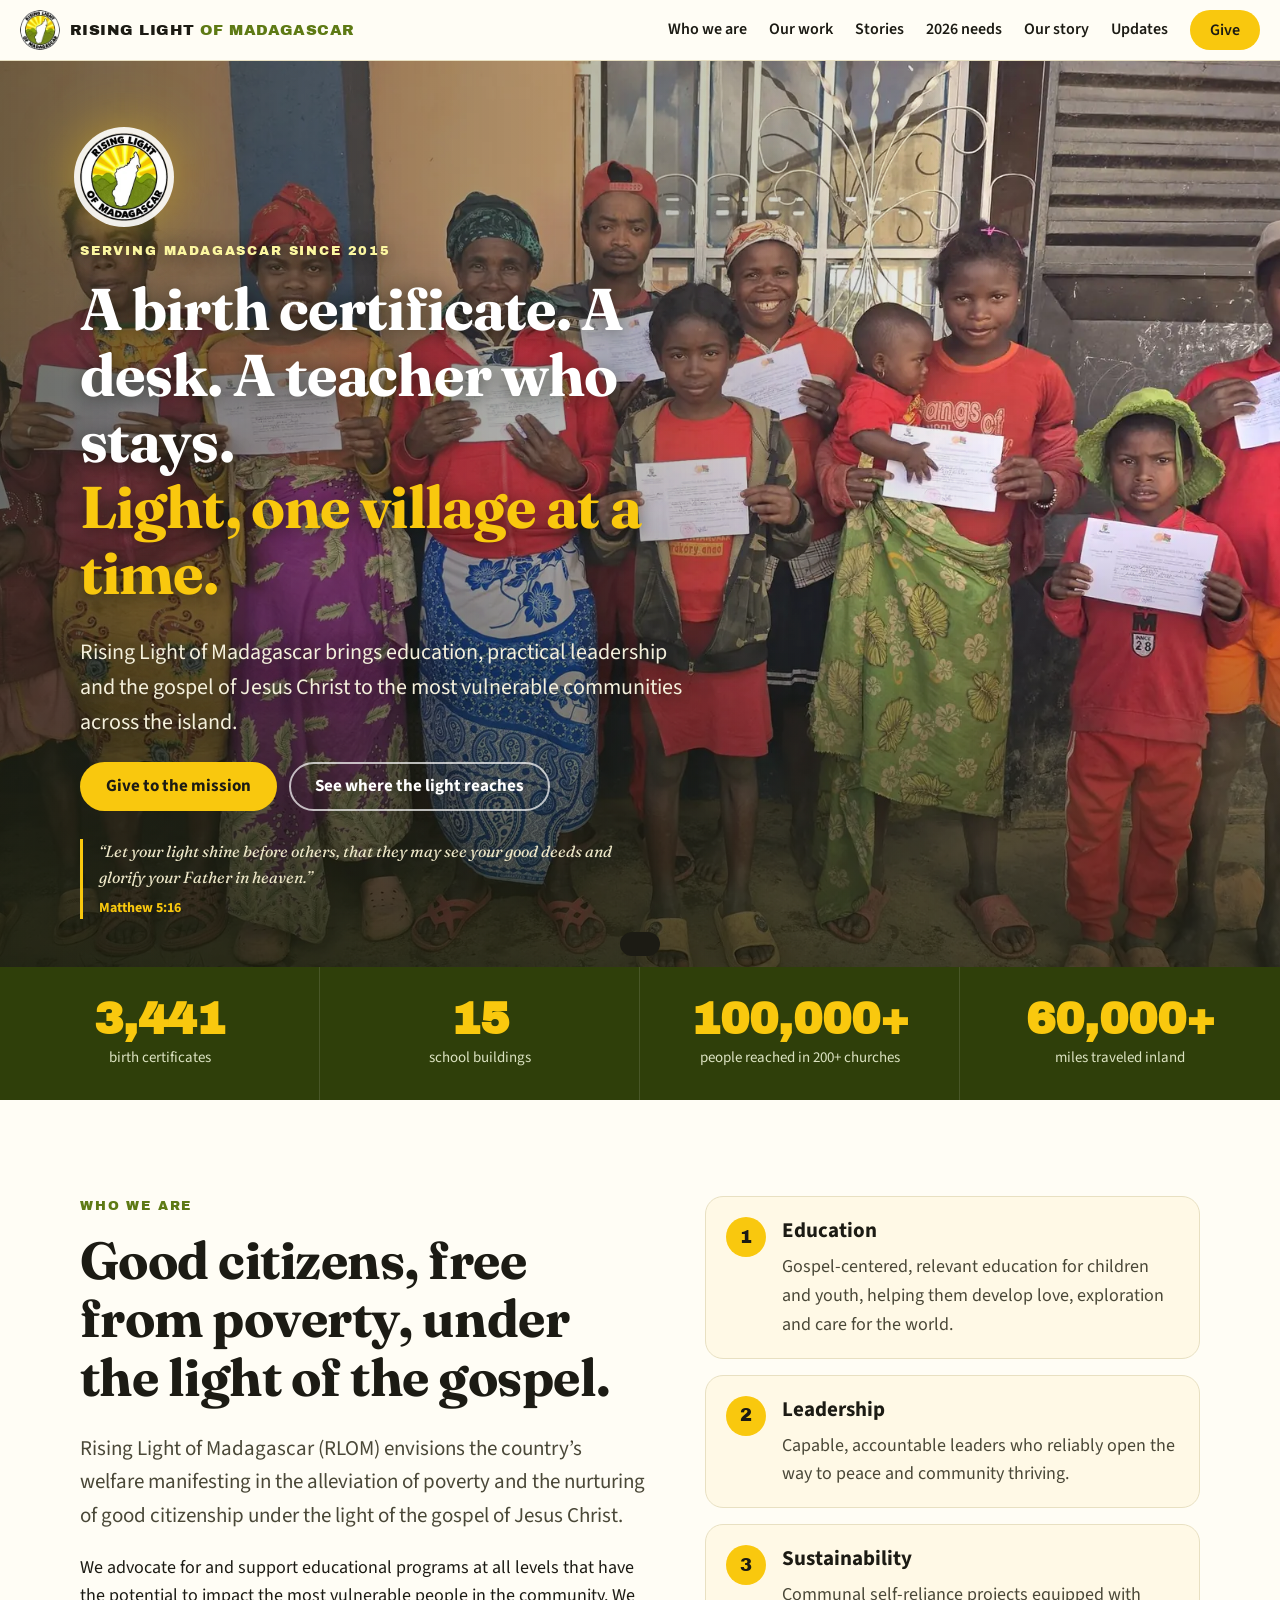
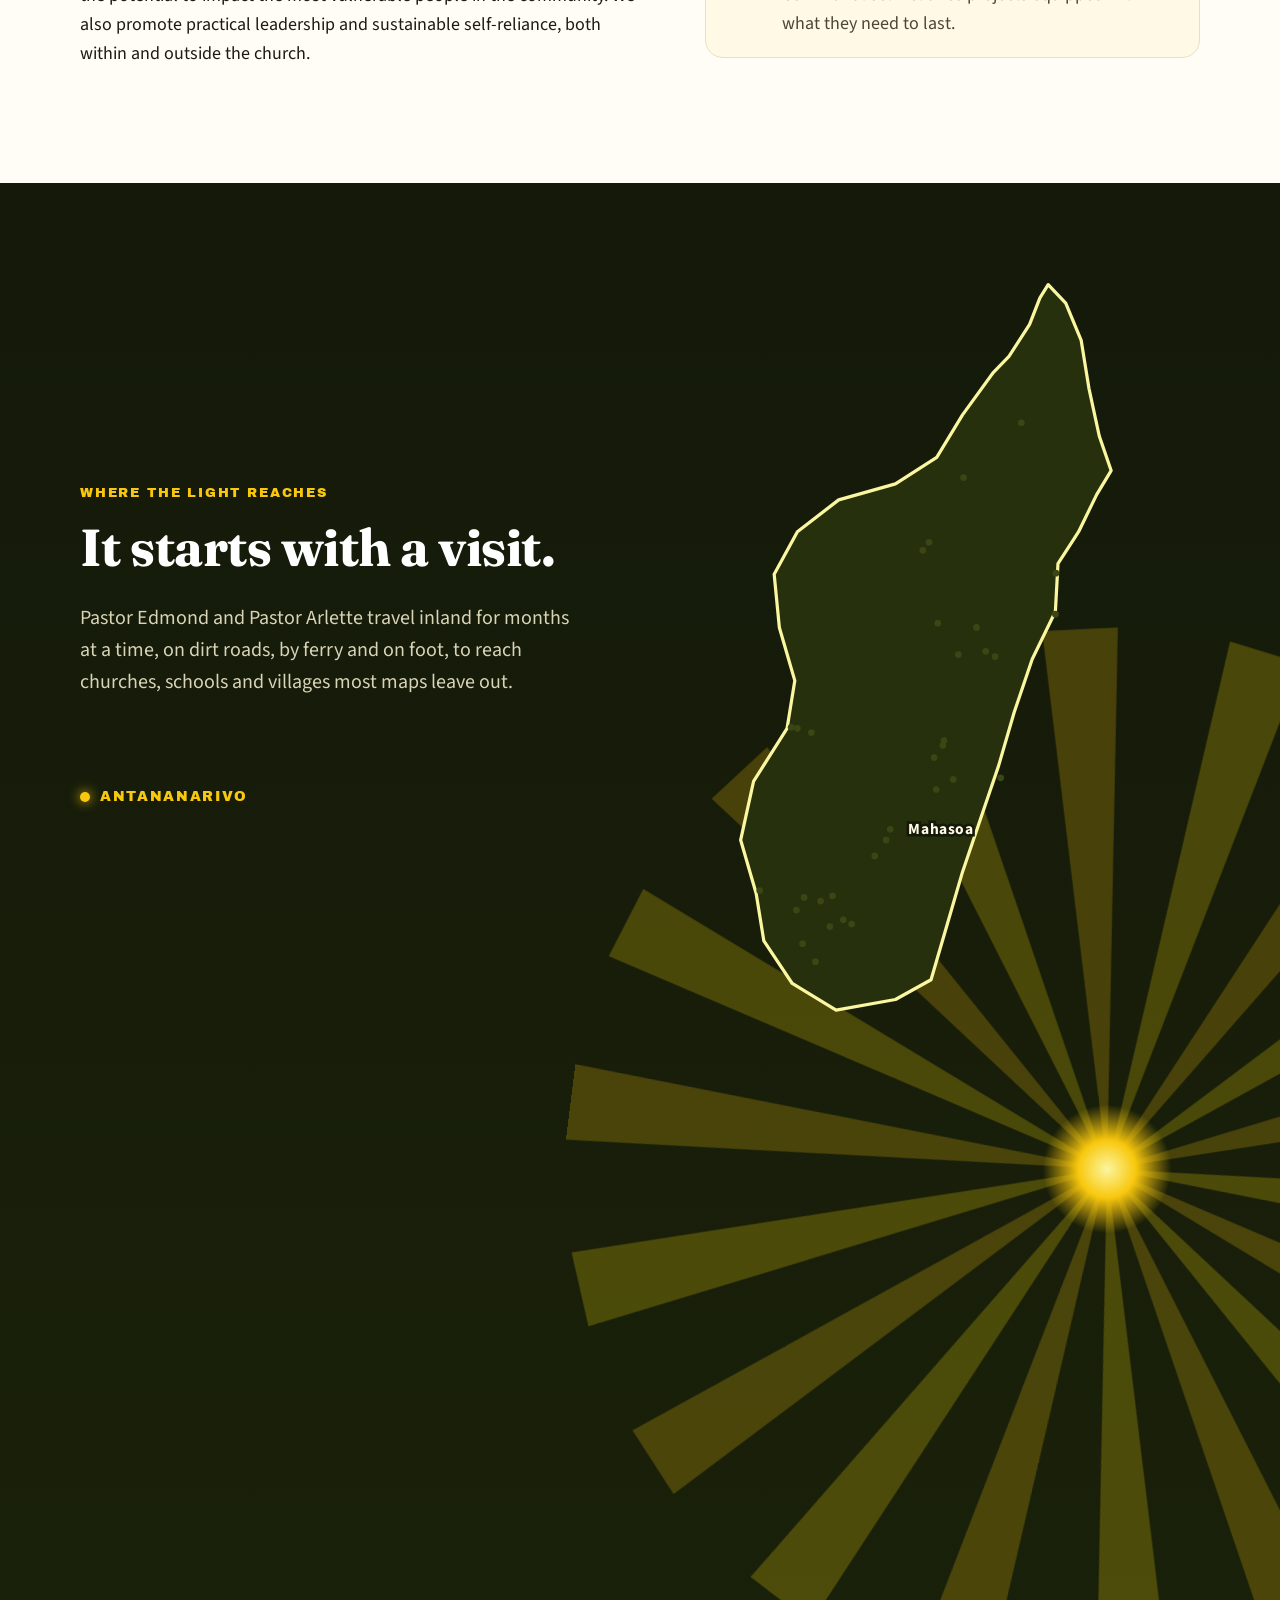
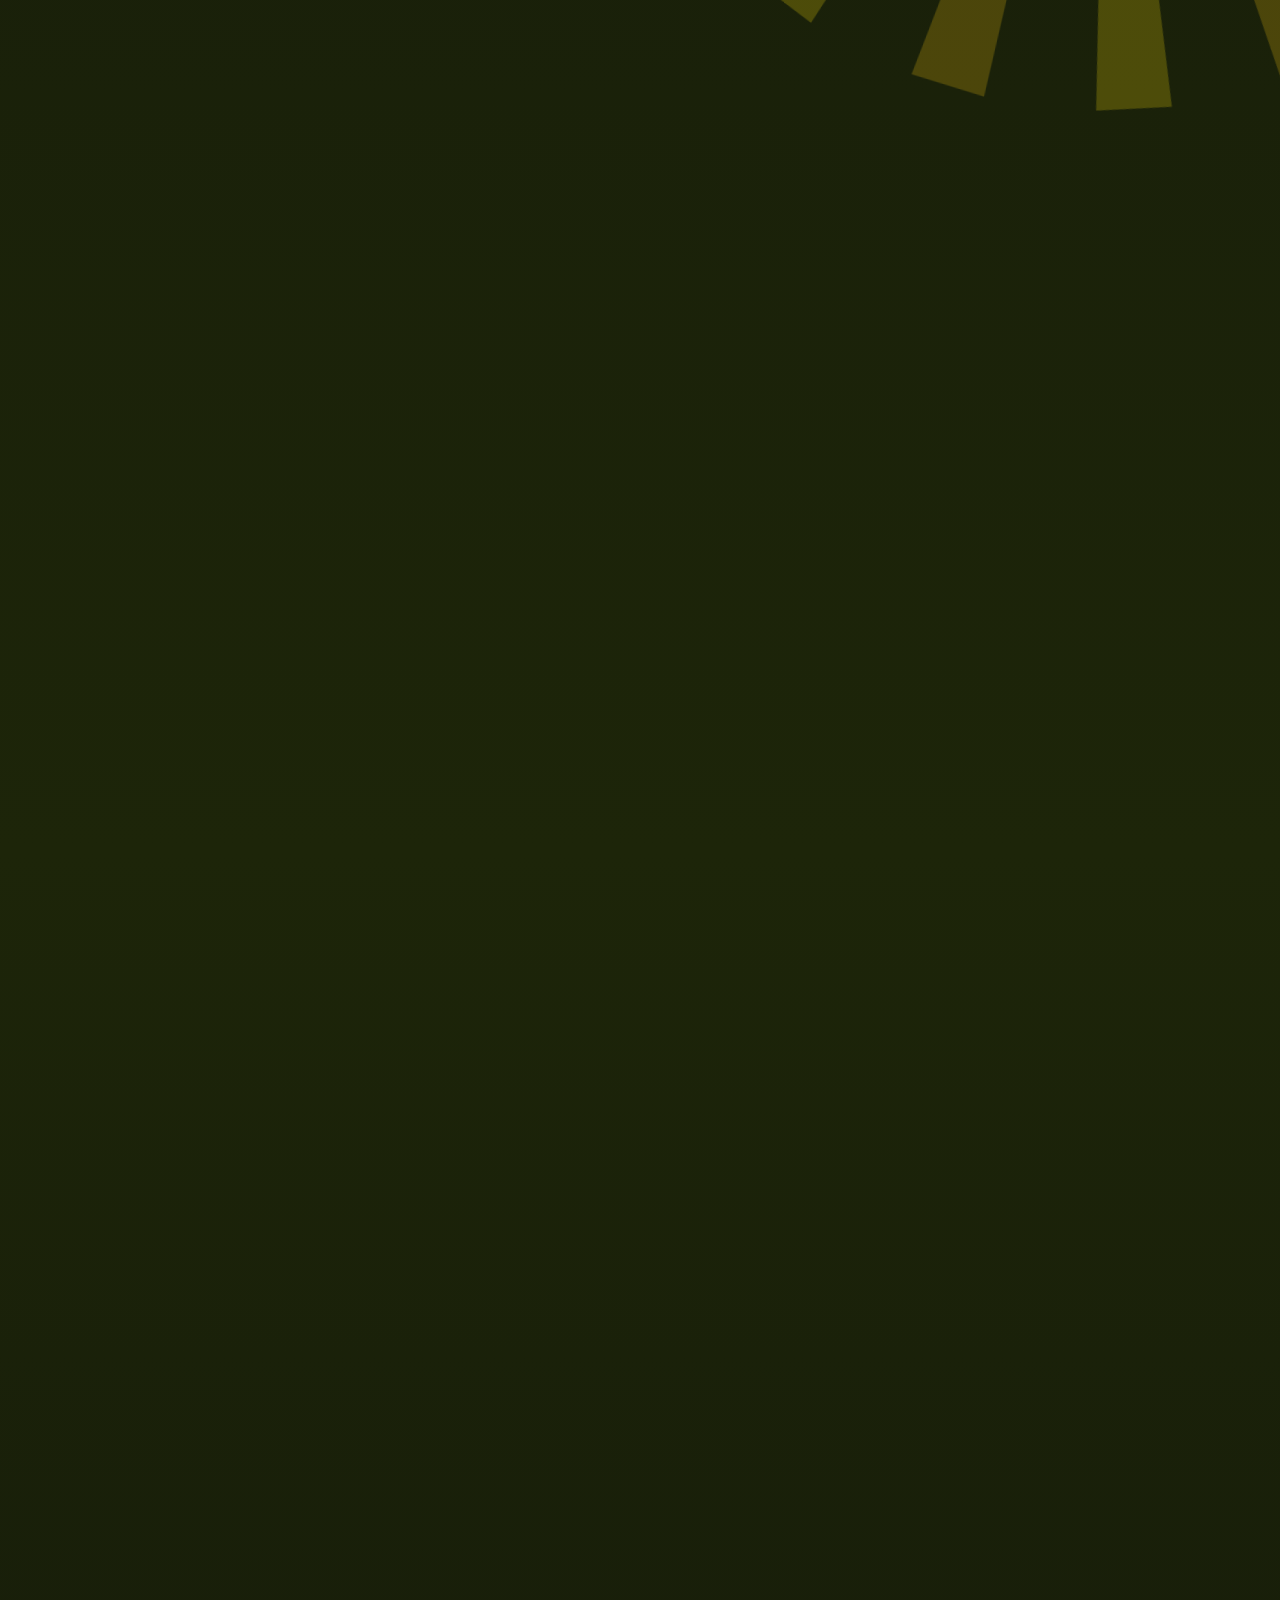
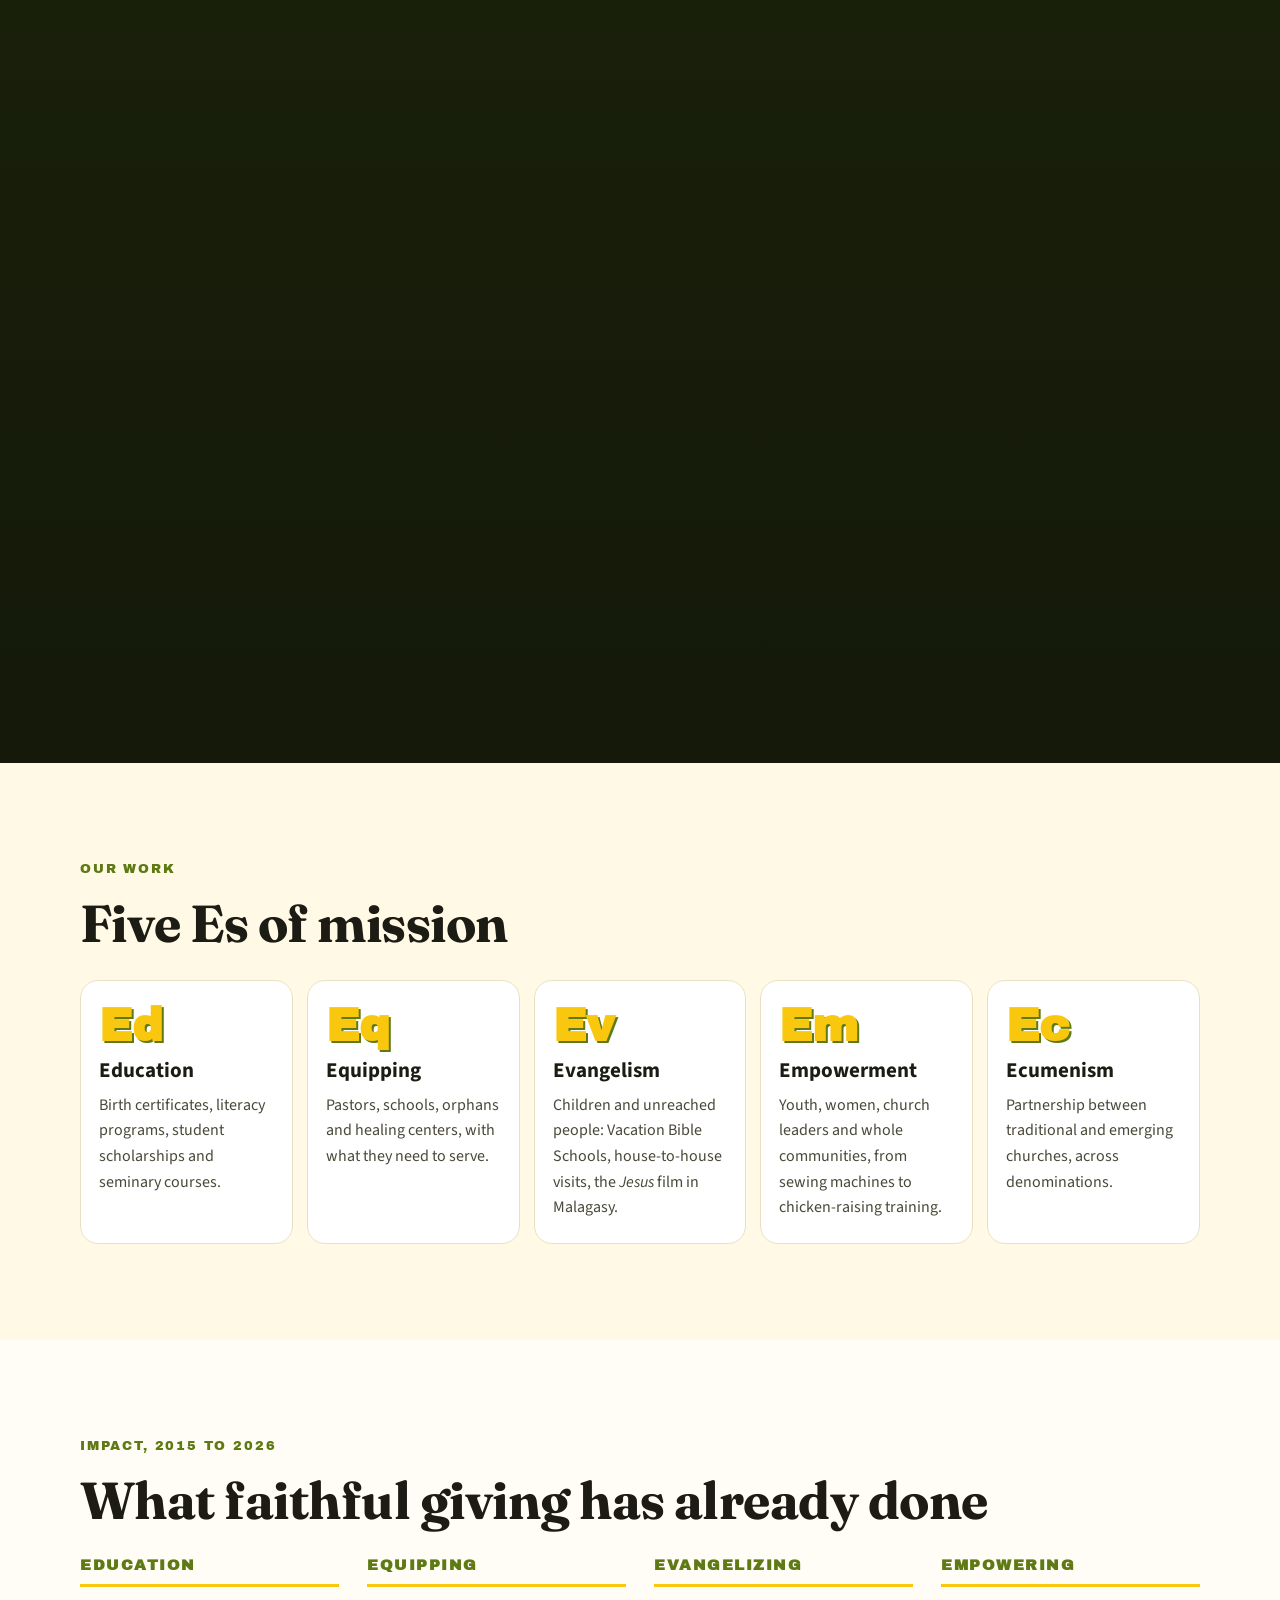
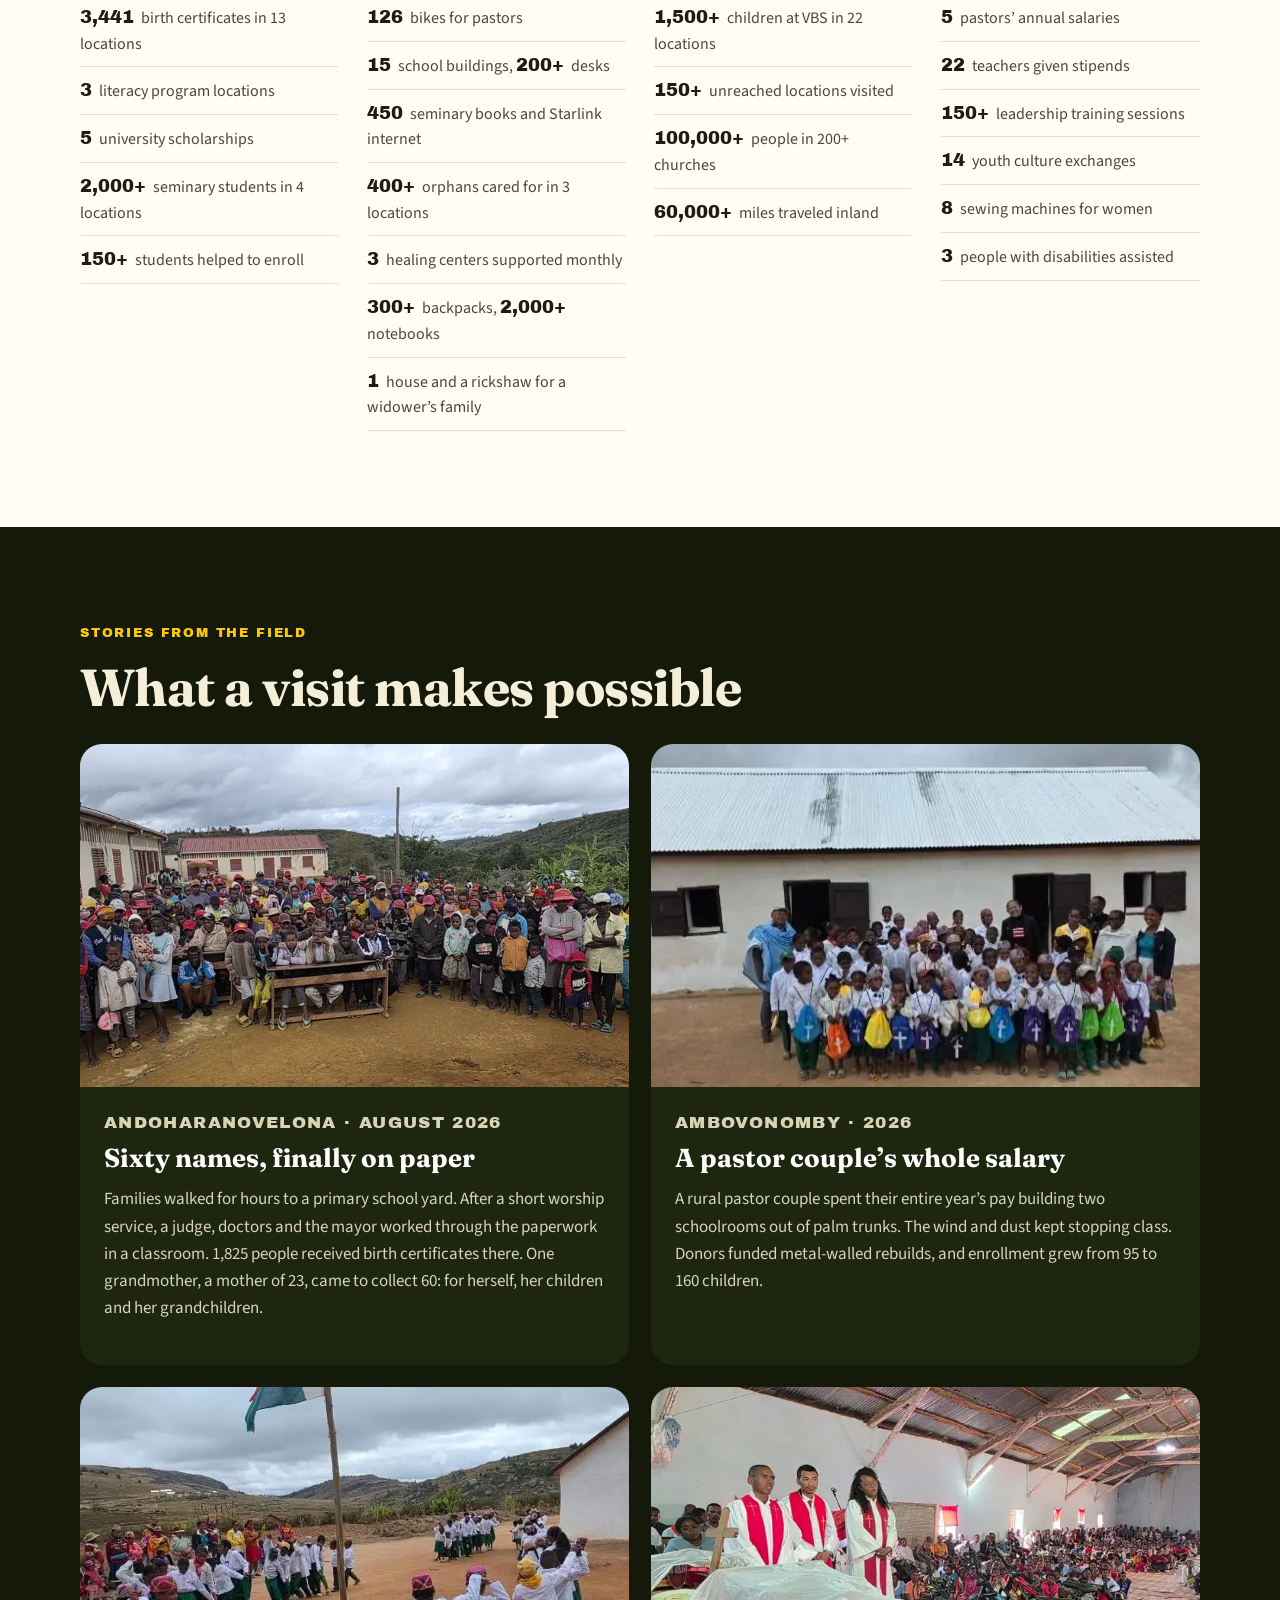
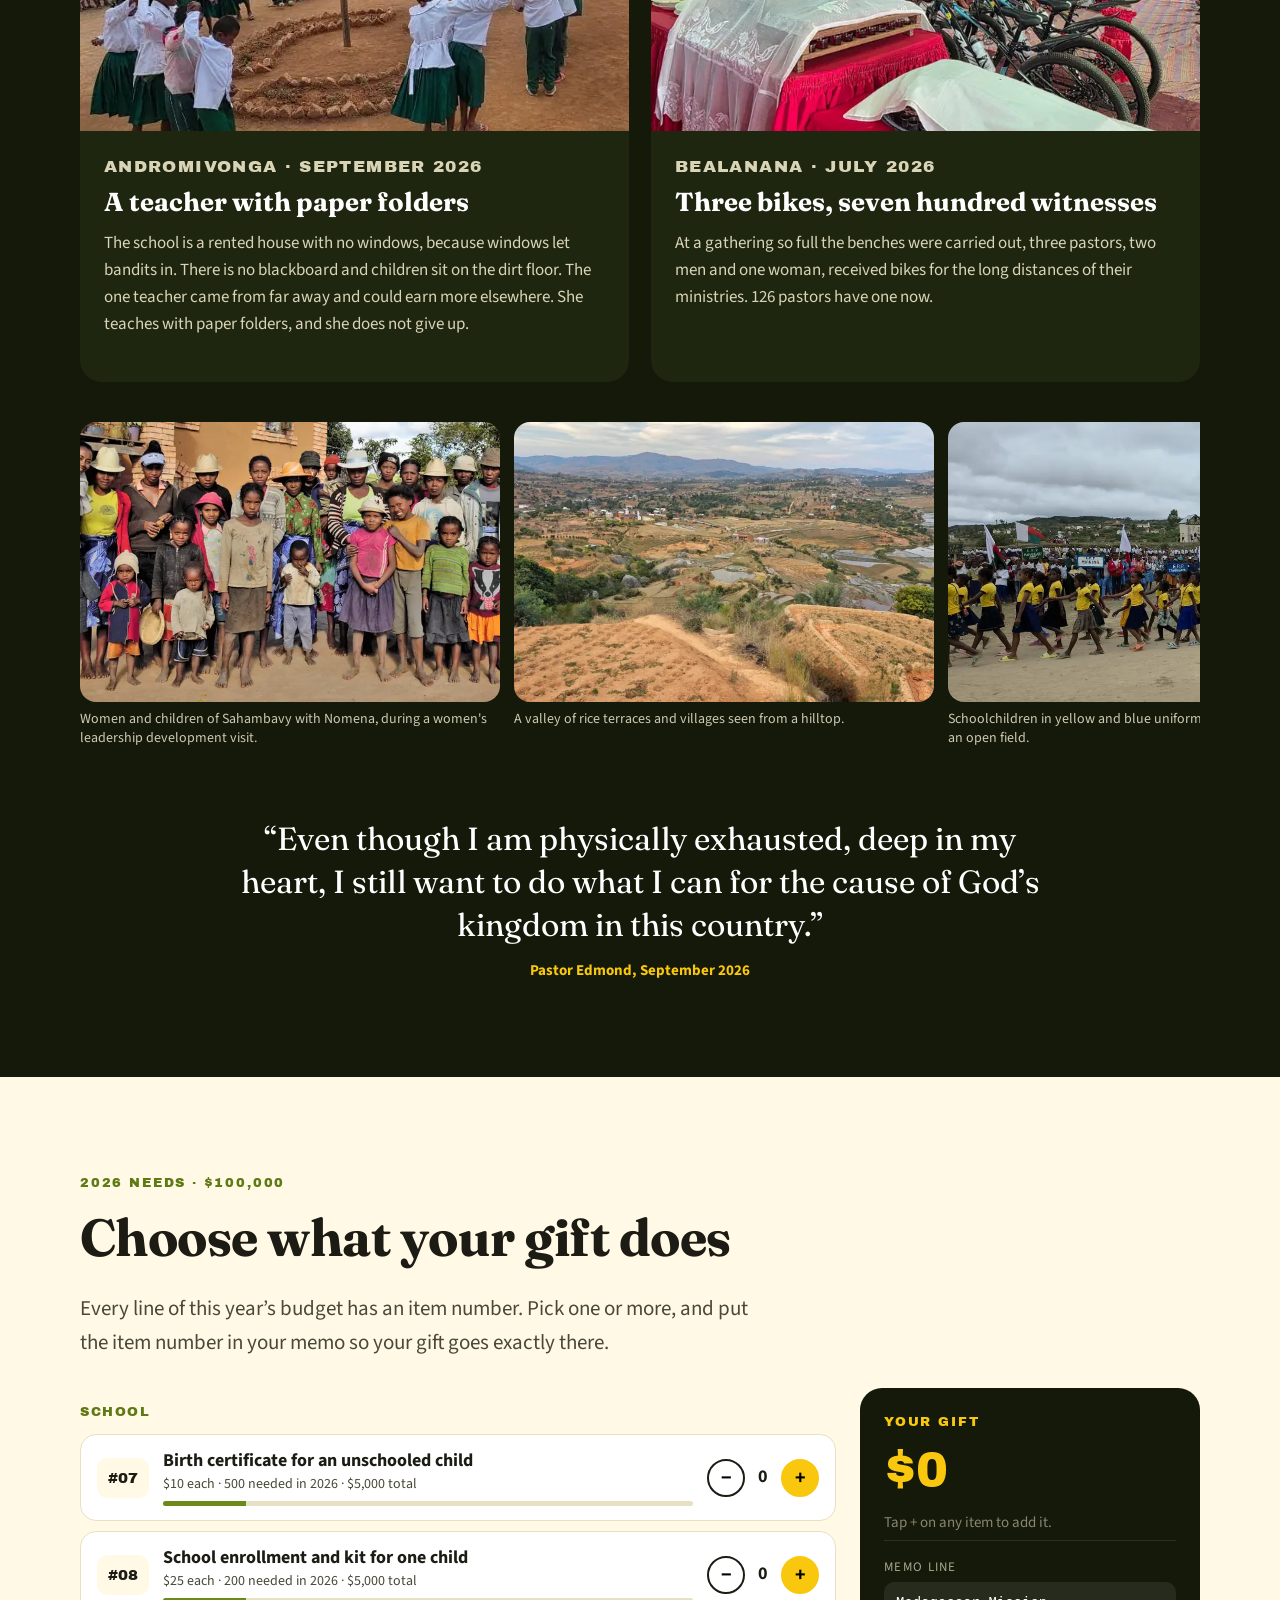
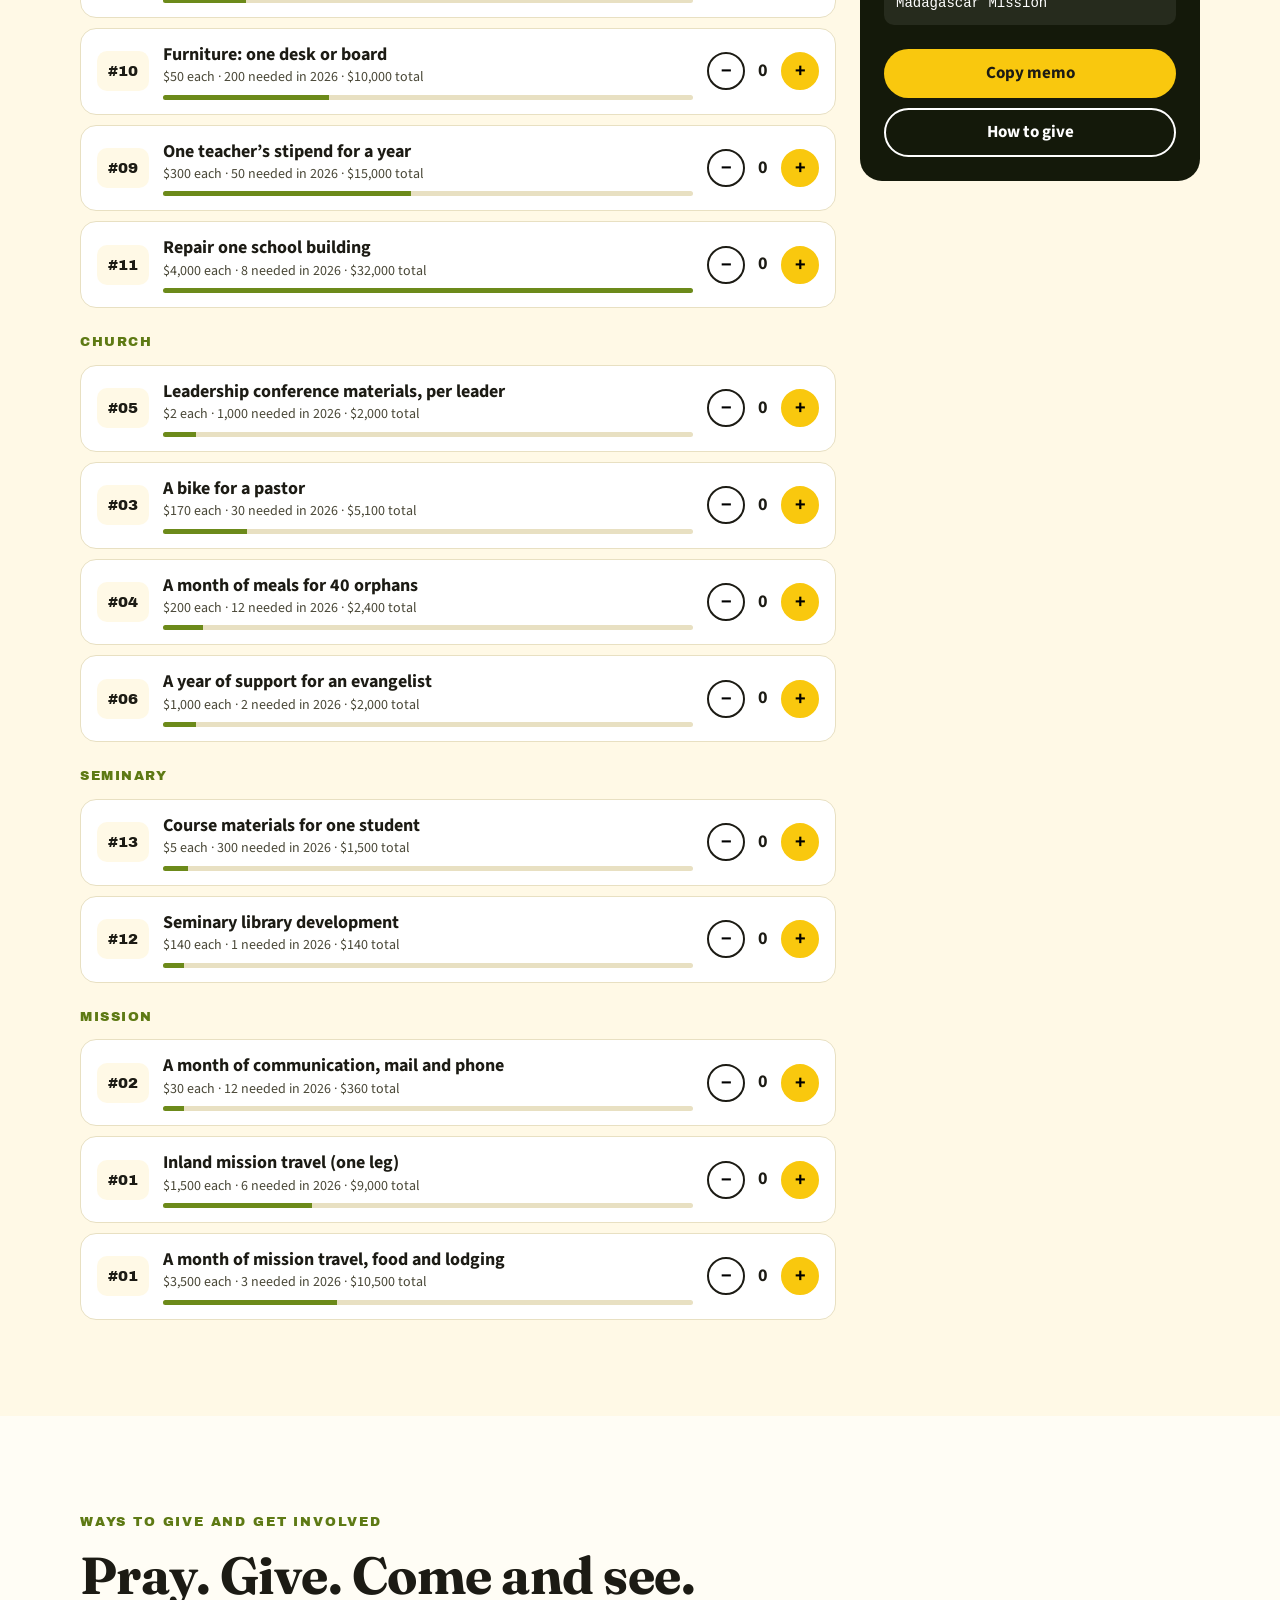
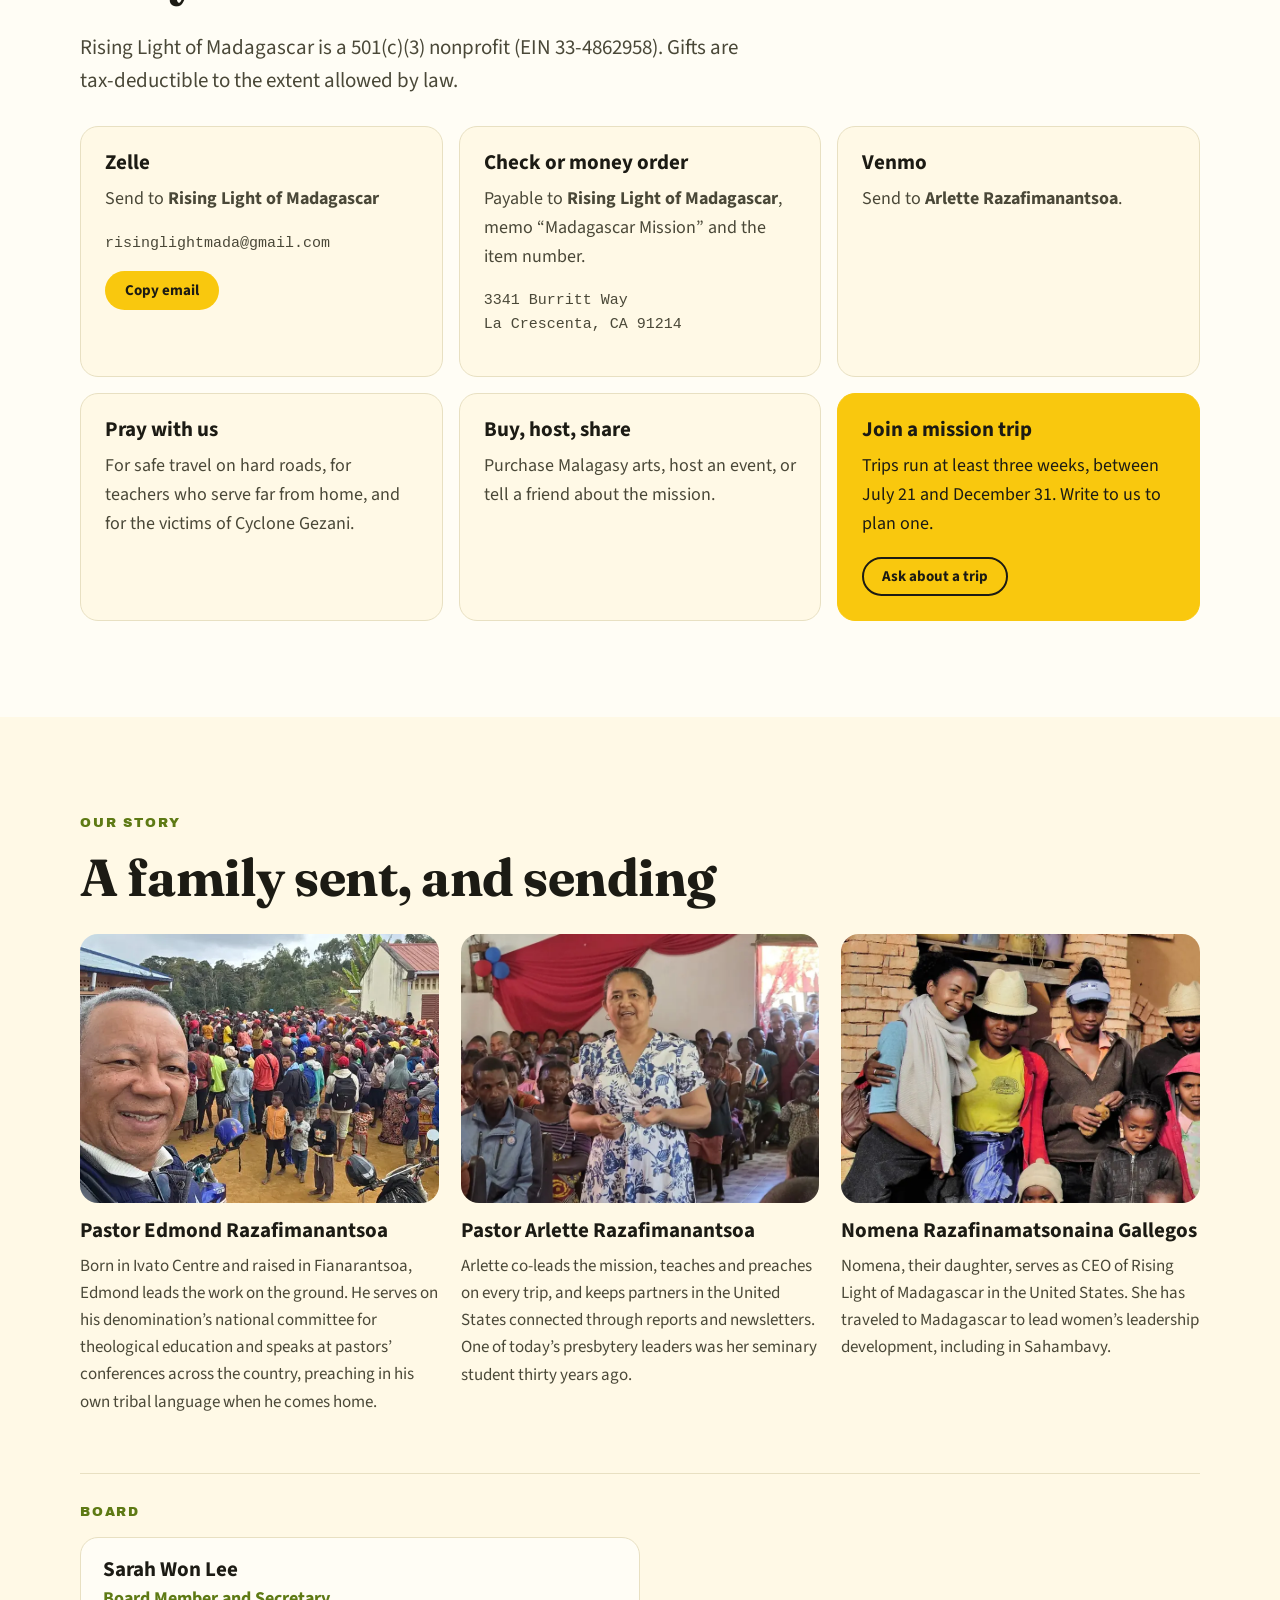
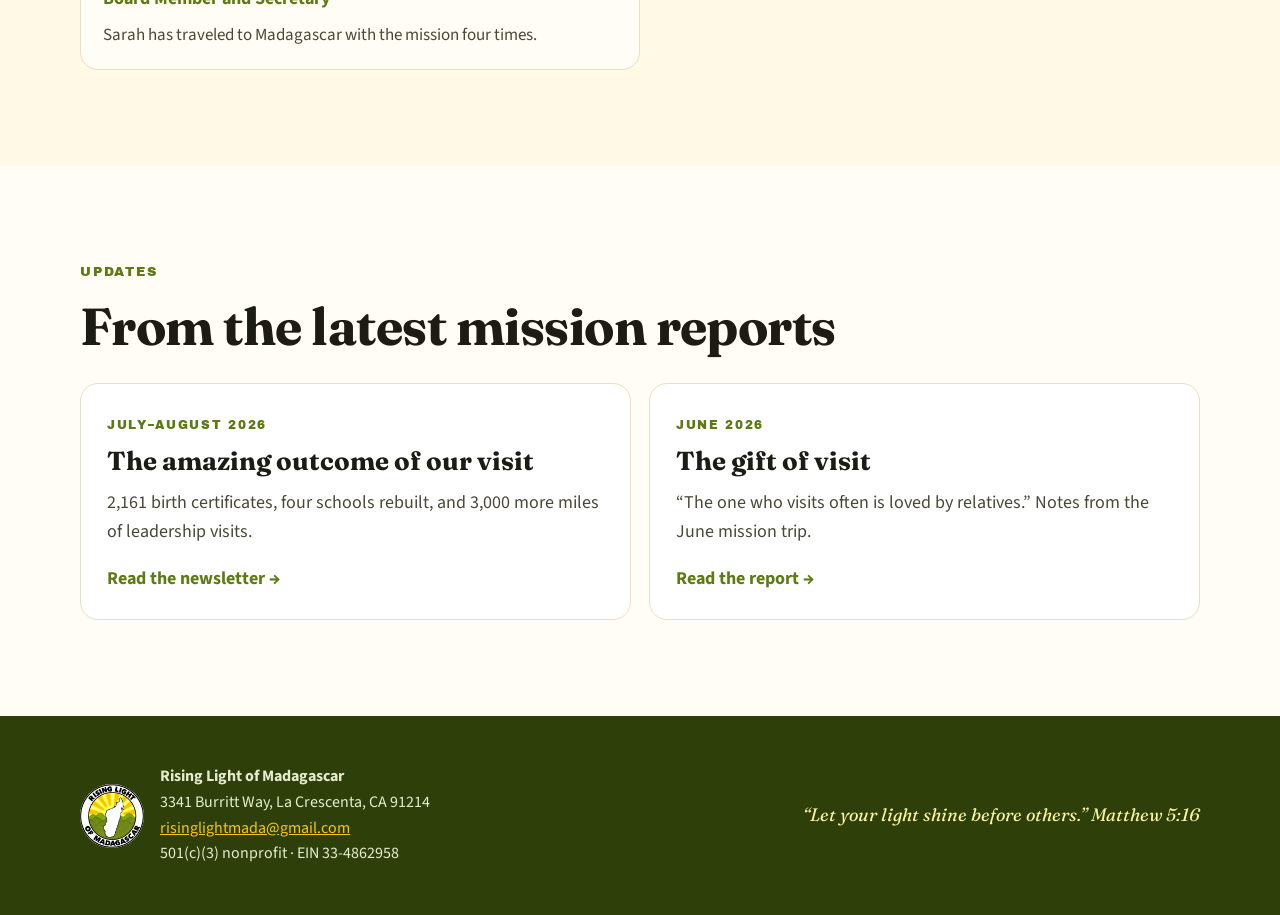
==== commit e3914d0e: "Add Sarah Won Lee, Board Member and Secretary, to Our story" ====
--- a/index.html
+++ b/index.html
@@ -25,7 +25,7 @@
 <link rel="preload" as="style" href="https://fonts.googleapis.com/css2?family=Archivo+Black&family=Fraunces:opsz,wght@9..144,500;9..144,700&family=Source+Sans+3:wght@400;600;700&display=swap">
 <link href="https://fonts.googleapis.com/css2?family=Archivo+Black&family=Fraunces:opsz,wght@9..144,500;9..144,700&family=Source+Sans+3:wght@400;600;700&display=swap" rel="stylesheet" media="print" onload="this.media='all'">
 <noscript><link href="https://fonts.googleapis.com/css2?family=Archivo+Black&family=Fraunces:opsz,wght@9..144,500;9..144,700&family=Source+Sans+3:wght@400;600;700&display=swap" rel="stylesheet"></noscript>
-<style>:root{--green:#5E7A14; --green-2:#6C8A1A; --green-deep:#2F3F0A;--gold:#F9C80E; --gold-2:#FCE40C; --sun:#FBF6A0;--ink:#1C1B14; --ink-2:#4A4838; --cream:#FFF9E6; --paper:#FFFDF5; --line:#E8E0C2;--night:#14190A;--display:"Archivo Black",system-ui,sans-serif;--serif:"Fraunces",Georgia,serif;--sans:"Source Sans 3",system-ui,sans-serif;}*{box-sizing:border-box}html{scroll-behavior:smooth}body{margin:0;background:var(--paper);color:var(--ink);font:18px/1.6 var(--sans);-webkit-font-smoothing:antialiased}img{max-width:100%;display:block}a{color:var(--green)}h1,h2,h3{margin:0 0 .5em;line-height:1.12}h2{font-family:var(--serif);font-weight:700;font-size:clamp(30px,4.4vw,52px);letter-spacing:-.01em}h3{font-family:var(--sans);font-weight:700;font-size:21px}p{margin:0 0 1em}.wrap{max-width:1160px;margin:0 auto;padding:0 20px}.section{padding:96px 0}.cream{background:var(--cream)}.dark{background:var(--night);color:#F3EFD9}.big{font-size:21px;color:var(--ink-2)}.dark .big{color:#D9D4B6}.narrow{max-width:680px}.muted{color:#8a8670}.mono{font-family:ui-monospace,Menlo,monospace;font-size:15px;word-break:break-word}.eyebrow{font-family:var(--display);font-size:13px;letter-spacing:.14em;text-transform:uppercase;margin-bottom:14px;color:var(--ink-2)}.eyebrow.green{color:var(--green)} .eyebrow.gold{color:var(--gold)}.draft-bar{background:var(--gold);color:var(--ink);text-align:center;font:700 13px/1 var(--sans);padding:8px;letter-spacing:.04em}.nav{position:sticky;top:0;z-index:20;display:flex;align-items:center;justify-content:space-between;gap:16px;padding:10px 20px;background:rgba(255,253,245,.92);backdrop-filter:blur(10px);border-bottom:1px solid var(--line)}.nav-brand{display:flex;align-items:center;gap:10px;text-decoration:none;color:var(--ink);font-family:var(--display);font-size:15px;text-transform:uppercase;letter-spacing:.03em}.nav-brand img{border-radius:50%}.nav-brand em{font-style:normal;color:var(--green)}.nav-links{display:flex;align-items:center;gap:22px}.nav-links a{text-decoration:none;color:var(--ink);font-weight:600;font-size:16px}@media (max-width:820px){.nav-links a:not(.btn){display:none}.nav-brand em{display:none}}.btn{display:inline-flex;align-items:center;justify-content:center;gap:8px;padding:14px 24px;border-radius:999px;font:700 17px/1 var(--sans);text-decoration:none;border:2px solid transparent;cursor:pointer;transition:transform .15s ease,background .2s}.btn:hover{transform:translateY(-2px)}.btn-sm{padding:10px 18px;font-size:15px}.btn-block{width:100%;margin-top:10px}.btn-gold{background:var(--gold);color:var(--ink)} .btn-gold:hover{background:var(--gold-2)}.btn-ghost{border-color:rgba(255,255,255,.7);color:#fff}.btn-ghost-dark{border-color:var(--ink);color:var(--ink);background:transparent}.hero{position:relative;min-height:92vh;display:flex;align-items:flex-end;color:#fff;background:radial-gradient(120% 80% at 70% 110%,#F9C80E 0%,#C9861A 22%,#5E7A14 48%,#1E2A07 80%);background-size:cover;background-position:center;overflow:hidden}.hero.has-photo{background-color:#1E2A07}.hero-shade{position:absolute;inset:0;background:linear-gradient(180deg,rgba(20,25,10,.15) 0%,rgba(20,25,10,.35) 45%,rgba(20,25,10,.88) 100%)}.hero-inner{position:relative;max-width:1160px;margin:0 auto;padding:120px 20px 64px;width:100%}.hero-logo{width:120px;height:120px;border-radius:50%;box-shadow:0 0 0 6px rgba(255,255,255,.9),0 0 60px rgba(249,200,14,.6);margin-bottom:28px}.hero h1{font-family:var(--serif);font-weight:700;font-size:clamp(36px,6vw,76px);letter-spacing:-.015em;max-width:15ch}.hero h1 span{color:var(--gold)}.hero .eyebrow{color:var(--sun)}.hero-lede{font-size:clamp(18px,2vw,22px);max-width:620px;color:#F4F0DC}.hero-cta{display:flex;flex-wrap:wrap;gap:12px;margin:28px 0 40px}.hero-verse{margin:0;max-width:560px;font-family:var(--serif);font-style:italic;font-size:18px;color:#EDE7C8;border-left:3px solid var(--gold);padding-left:16px}.hero-verse cite{display:block;font-style:normal;font-family:var(--sans);font-weight:700;font-size:14px;margin-top:6px;color:var(--gold)}.strip{display:grid;grid-template-columns:repeat(4,1fr);background:var(--green-deep);color:#fff}.strip-item{padding:28px 20px;border-right:1px solid rgba(255,255,255,.12);text-align:center}.strip-item:last-child{border-right:0}.strip-item b{display:block;font-family:var(--display);font-size:clamp(28px,3.6vw,44px);color:var(--gold);line-height:1.1}.strip-item span{font-size:15px;color:#DCE3C2}@media (max-width:760px){.strip{grid-template-columns:1fr 1fr}.strip-item:nth-child(2){border-right:0}.strip-item:nth-child(-n+2){border-bottom:1px solid rgba(255,255,255,.12)}}.two-col{display:grid;grid-template-columns:1.15fr 1fr;gap:56px;align-items:start}.pillars{display:grid;gap:16px}.pillar{background:var(--cream);border:1px solid var(--line);border-radius:18px;padding:22px 22px 18px 76px;position:relative}.pillar-num{position:absolute;left:20px;top:20px;width:40px;height:40px;border-radius:50%;background:var(--gold);display:grid;place-items:center;font-family:var(--display);font-size:18px}.pillar p{margin:0;color:var(--ink-2)}@media (max-width:900px){.two-col{grid-template-columns:1fr;gap:32px}}.journey{background:linear-gradient(180deg,var(--night) 0%,#1D2509 60%,var(--night) 100%);color:#F3EFD9}.journey-track{height:420vh;position:relative}.journey-stage{position:sticky;top:0;height:100vh;display:grid;grid-template-columns:1fr 1fr;align-items:center;max-width:1160px;margin:0 auto;padding:60px 20px 20px;gap:24px}.journey-copy{position:relative;min-height:340px}.beats{position:relative;min-height:260px}.beat{position:absolute;inset:0 0 auto 0;opacity:0;transform:translateY(-16px);transition:opacity .18s ease,transform .18s ease;pointer-events:none}.beat.on{opacity:1;transform:none;pointer-events:auto;transition:opacity .45s ease .2s,transform .45s ease .2s}.beat h2{color:#fff}.beat p{font-size:20px;color:#D9D4B6;max-width:500px}.journey-place{display:flex;align-items:center;gap:10px;font-family:var(--display);font-size:14px;letter-spacing:.12em;text-transform:uppercase;color:var(--gold);margin-top:8px}.journey-place .dot{width:10px;height:10px;border-radius:50%;background:var(--gold);box-shadow:0 0 12px var(--gold)}.journey-art{height:100%;max-height:86vh;display:flex;justify-content:center}#island{height:100%;width:auto;max-width:100%;overflow:visible}@media (max-width:820px){.journey-track{height:460vh}.journey-stage{grid-template-columns:1fr;grid-template-rows:auto 1fr;padding:64px 16px 12px;gap:0}.journey-copy{min-height:250px}.beats{min-height:200px}.beat h2{font-size:28px}.beat p{font-size:17px}.journey-art{max-height:52vh}}@media (prefers-reduced-motion:reduce){.journey-track{height:auto}.journey-stage{position:relative;height:auto;padding:80px 20px}.beats{min-height:0}.beat{position:relative;opacity:1;transform:none;margin-bottom:28px}.journey-place{display:none}html{scroll-behavior:auto}}.es{display:grid;grid-template-columns:repeat(5,1fr);gap:14px;margin-top:28px}.e{background:#fff;border:1px solid var(--line);border-radius:18px;padding:22px 18px;position:relative;overflow:hidden}.e b{font-family:var(--display);font-size:56px;line-height:1;color:var(--gold);display:block;margin-bottom:10px;text-shadow:2px 2px 0 var(--green)}.e p{color:var(--ink-2);font-size:16px;margin:0}@media (max-width:980px){.es{grid-template-columns:1fr 1fr}}@media (max-width:520px){.es{grid-template-columns:1fr}}.impact-grid{display:grid;grid-template-columns:repeat(4,1fr);gap:28px;margin-top:28px}.impact-col h3{font-family:var(--display);font-size:15px;text-transform:uppercase;letter-spacing:.1em;color:var(--green);border-bottom:3px solid var(--gold);padding-bottom:10px}.impact-col ul{list-style:none;padding:0;margin:0}.impact-col li{padding:9px 0;border-bottom:1px solid var(--line);font-size:16px;color:var(--ink-2)}.impact-col li b{color:var(--ink);font-family:var(--display);font-weight:400;font-size:18px;margin-right:4px}@media (max-width:980px){.impact-grid{grid-template-columns:1fr 1fr}}@media (max-width:560px){.impact-grid{grid-template-columns:1fr}}.stories{display:grid;grid-template-columns:1fr 1fr;gap:22px;margin-top:28px}.story{background:#1F2610;border-radius:22px;overflow:hidden;display:flex;flex-direction:column}.story-img{aspect-ratio:16/10;background:linear-gradient(135deg,#5E7A14,#C9861A);background-size:cover;background-position:center}.story-body{padding:22px 24px 26px}.story-place{font-family:var(--display);font-size:12px;letter-spacing:.14em;text-transform:uppercase;color:var(--gold);margin-bottom:8px}.story h3{font-family:var(--serif);font-size:26px;color:#fff}.story p{color:#D9D4B6;font-size:17px}.gallery{display:flex;gap:14px;overflow-x:auto;scroll-snap-type:x mandatory;margin:40px -20px 0;padding:0 20px 12px}.gal{flex:0 0 auto;width:min(78vw,420px);margin:0;scroll-snap-align:start}.gal.tall{width:min(48vw,240px)}.gal img{width:100%;height:280px;object-fit:cover;border-radius:16px}.gal figcaption{font-size:14px;color:#A9A68E;margin-top:8px;line-height:1.4}.pull{margin:56px auto 0;max-width:820px;text-align:center;font-family:var(--serif);font-size:clamp(22px,2.8vw,32px);line-height:1.35;color:#fff}.pull cite{display:block;margin-top:14px;font:700 15px var(--sans);color:var(--gold);font-style:normal}@media (max-width:760px){.stories{grid-template-columns:1fr}}.builder{display:grid;grid-template-columns:1fr 340px;gap:24px;margin-top:28px;align-items:start}.items{display:grid;gap:10px}.item-group{font-family:var(--display);font-size:13px;letter-spacing:.12em;text-transform:uppercase;color:var(--green);margin:14px 0 2px}.item{display:grid;grid-template-columns:52px 1fr auto;gap:14px;align-items:center;background:#fff;border:1px solid var(--line);border-radius:16px;padding:14px 16px;transition:border-color .2s,box-shadow .2s}.item.picked{border-color:var(--gold);box-shadow:0 0 0 3px rgba(249,200,14,.35)}.item-num{font-family:var(--display);font-size:15px;background:var(--cream);border-radius:10px;padding:8px 0;text-align:center}.item-name{font-weight:700;line-height:1.3}.item-meta{font-size:14px;color:var(--ink-2)}.item-need{height:5px;border-radius:5px;background:var(--line);margin-top:6px;overflow:hidden}.item-need i{display:block;height:100%;background:var(--green-2)}.stepper{display:flex;align-items:center;gap:8px}.stepper button{width:38px;height:38px;border-radius:50%;border:2px solid var(--ink);background:#fff;font:700 20px/1 var(--sans);cursor:pointer}.stepper button.add{background:var(--gold);border-color:var(--gold)}.stepper output{min-width:20px;text-align:center;font-weight:700}.tally{position:sticky;top:90px;background:var(--night);color:#fff;border-radius:22px;padding:24px}.tally .eyebrow{color:var(--gold)}.tally-total{font-family:var(--display);font-size:48px;line-height:1;color:var(--gold);margin-bottom:12px}.tally-lines{list-style:none;padding:0;margin:0 0 16px;font-size:15px;color:#D9D4B6}.tally-lines li{padding:5px 0;border-bottom:1px solid rgba(255,255,255,.1)}.tally-memo-label{font-size:13px;text-transform:uppercase;letter-spacing:.1em;color:#A9A68E;margin:0 0 4px}.tally-memo{font-family:ui-monospace,Menlo,monospace;font-size:14px;background:rgba(255,255,255,.08);padding:10px 12px;border-radius:10px;word-break:break-word}.tally .btn-ghost-dark{border-color:#fff;color:#fff}@media (max-width:900px){.builder{grid-template-columns:1fr}.tally{position:sticky;bottom:10px;top:auto;z-index:5}}@media (max-width:520px){.item{grid-template-columns:44px 1fr;}.stepper{grid-column:1/-1;justify-content:flex-end}}.give-grid{display:grid;grid-template-columns:repeat(3,1fr);gap:16px;margin-top:28px}.give-card{background:var(--cream);border:1px solid var(--line);border-radius:18px;padding:24px}.give-card.accent{background:var(--gold);border-color:var(--gold)}.give-card p{color:var(--ink-2)}.give-card.accent p{color:var(--ink)}@media (max-width:900px){.give-grid{grid-template-columns:1fr 1fr}}@media (max-width:560px){.give-grid{grid-template-columns:1fr}}.founders{display:grid;grid-template-columns:repeat(3,1fr);gap:22px;margin-top:28px}.founder-img{aspect-ratio:4/3;border-radius:18px;background:linear-gradient(135deg,#6C8A1A,#F9C80E);background-size:cover;background-position:center 30%;margin-bottom:16px}.founder p{color:var(--ink-2);font-size:17px}@media (max-width:860px){.founders{grid-template-columns:1fr}}.updates{display:grid;grid-template-columns:1fr 1fr;gap:18px;margin-top:28px}.update{display:block;text-decoration:none;color:var(--ink);border:1px solid var(--line);border-radius:18px;padding:26px;background:#fff;transition:transform .15s}.update:hover{transform:translateY(-3px)}.update span{font-family:var(--display);font-size:12px;letter-spacing:.14em;text-transform:uppercase;color:var(--green)}.update h3{font-family:var(--serif);font-size:26px;margin-top:8px}.update p{color:var(--ink-2)}.update b{color:var(--green)}@media (max-width:700px){.updates{grid-template-columns:1fr}}.footer{background:var(--green-deep);color:#E6EBD0;padding:48px 0}.footer-inner{display:flex;justify-content:space-between;align-items:center;gap:24px;flex-wrap:wrap}.footer-brand{display:flex;gap:16px;align-items:center}.footer-brand img{border-radius:50%}.footer-brand p{margin:0;font-size:16px}.footer a{color:var(--gold)}.footer-verse{font-family:var(--serif);font-style:italic;margin:0;color:var(--sun)}.toast{position:fixed;left:50%;bottom:24px;transform:translateX(-50%) translateY(80px);background:var(--ink);color:#fff;padding:12px 20px;border-radius:999px;font-weight:700;transition:transform .25s;z-index:50}.toast.show{transform:translateX(-50%) translateY(0)}@media (max-width:520px){.section{padding:72px 0}body{font-size:17px}.big{font-size:19px}}.hero{min-height:min(100svh,880px)}.hero-inner{padding:72px 20px 48px}.hero-shade{background:linear-gradient(90deg,rgba(20,25,10,.62) 0%,rgba(20,25,10,.28) 50%,rgba(20,25,10,0) 80%),linear-gradient(180deg,rgba(20,25,10,0) 50%,rgba(20,25,10,.7) 100%)}.hero h1,.hero-lede,.hero .eyebrow{text-shadow:0 2px 18px rgba(10,12,4,.55)}.hero-logo{width:88px;height:88px;margin-bottom:20px}.hero h1{font-size:clamp(32px,4.6vw,60px)}.hero-cta{margin:22px 0 28px}.hero-verse{font-size:16px}@media (max-width:520px){.hero h1{font-size:clamp(30px,8.6vw,40px)}.hero-lede{font-size:17px}.hero-verse{display:none}}@media (max-width:820px){.nav{flex-wrap:wrap;padding:8px 14px}.nav-links{order:3;width:100%;overflow-x:auto;gap:18px;padding:4px 0 2px;scrollbar-width:none}.nav-links::-webkit-scrollbar{display:none}.nav-links a:not(.btn){display:inline-block;white-space:nowrap;font-size:15px}.nav-links .btn{position:absolute;right:14px;top:8px}.nav{position:sticky}}.journey-stage{height:100svh}.e b{font-size:46px}.story-place{letter-spacing:.08em}.gallery{margin:40px 0 0;padding:0 0 12px;scroll-padding-inline:0;scrollbar-color:#5a5a3a transparent}.gal figcaption{color:#CFC9B2}.tally-head{all:unset;display:flex;align-items:baseline;justify-content:space-between;width:100%;cursor:default}.tally-toggle{display:none}.tally-lines li{display:flex;justify-content:space-between;gap:12px}.founder-img[data-initials]:not([style*="url"]){aspect-ratio:16/7;display:grid;place-items:center}.founder-img[data-initials]:not([style*="url"])::after{content:attr(data-initials);font-family:var(--display);font-size:54px;color:rgba(255,255,255,.92);letter-spacing:.04em}#island .place-label{font:700 12px var(--sans);fill:#FFF9E6;paint-order:stroke;stroke:#14190A;stroke-width:4px;letter-spacing:.04em}@media (max-width:900px){.tally{position:fixed;left:10px;right:10px;bottom:10px;top:auto;z-index:30;padding:14px 18px;border-radius:18px;box-shadow:0 12px 40px rgba(0,0,0,.35);transform:translateY(140%);transition:transform .3s ease}body.needs-live .tally{transform:none}.tally-head{cursor:pointer}.tally .eyebrow{display:none}.tally-total{font-size:30px;margin:0}.tally-toggle{display:inline;font-weight:700;font-size:14px;color:var(--gold)}.tally:not(.open) .tally-lines,.tally:not(.open) .tally-memo-label,.tally:not(.open) .tally-memo,.tally:not(.open) .btn-ghost-dark{display:none}.tally:not(.open) #copyMemo{margin-top:8px;padding:10px}.tally.open .tally-lines{max-height:30vh;overflow:auto}#needs{padding-bottom:150px}}@media (max-width:820px){.journey-stage{padding-top:112px}.journey-copy{min-height:270px}.journey-art{max-height:48svh}}@media (max-width:520px){.hero-shade{background:linear-gradient(180deg,rgba(20,25,10,0) 18%,rgba(20,25,10,.5) 45%,rgba(20,25,10,.78) 100%)}}.hero{background:#1E2A07 url("assets/photos/opt/hero-mothers-certificates-1200.webp") center/cover no-repeat}@media (min-width:1000px){.hero{background-image:url("assets/photos/opt/hero-mothers-certificates-2000.webp")}}</style>
+<style>:root{--green:#5E7A14; --green-2:#6C8A1A; --green-deep:#2F3F0A;--gold:#F9C80E; --gold-2:#FCE40C; --sun:#FBF6A0;--ink:#1C1B14; --ink-2:#4A4838; --cream:#FFF9E6; --paper:#FFFDF5; --line:#E8E0C2;--night:#14190A;--display:"Archivo Black",system-ui,sans-serif;--serif:"Fraunces",Georgia,serif;--sans:"Source Sans 3",system-ui,sans-serif;}*{box-sizing:border-box}html{scroll-behavior:smooth}body{margin:0;background:var(--paper);color:var(--ink);font:18px/1.6 var(--sans);-webkit-font-smoothing:antialiased}img{max-width:100%;display:block}a{color:var(--green)}h1,h2,h3{margin:0 0 .5em;line-height:1.12}h2{font-family:var(--serif);font-weight:700;font-size:clamp(30px,4.4vw,52px);letter-spacing:-.01em}h3{font-family:var(--sans);font-weight:700;font-size:21px}p{margin:0 0 1em}.wrap{max-width:1160px;margin:0 auto;padding:0 20px}.section{padding:96px 0}.cream{background:var(--cream)}.dark{background:var(--night);color:#F3EFD9}.big{font-size:21px;color:var(--ink-2)}.dark .big{color:#D9D4B6}.narrow{max-width:680px}.muted{color:#8a8670}.mono{font-family:ui-monospace,Menlo,monospace;font-size:15px;word-break:break-word}.eyebrow{font-family:var(--display);font-size:13px;letter-spacing:.14em;text-transform:uppercase;margin-bottom:14px;color:var(--ink-2)}.eyebrow.green{color:var(--green)} .eyebrow.gold{color:var(--gold)}.draft-bar{background:var(--gold);color:var(--ink);text-align:center;font:700 13px/1 var(--sans);padding:8px;letter-spacing:.04em}.nav{position:sticky;top:0;z-index:20;display:flex;align-items:center;justify-content:space-between;gap:16px;padding:10px 20px;background:rgba(255,253,245,.92);backdrop-filter:blur(10px);border-bottom:1px solid var(--line)}.nav-brand{display:flex;align-items:center;gap:10px;text-decoration:none;color:var(--ink);font-family:var(--display);font-size:15px;text-transform:uppercase;letter-spacing:.03em}.nav-brand img{border-radius:50%}.nav-brand em{font-style:normal;color:var(--green)}.nav-links{display:flex;align-items:center;gap:22px}.nav-links a{text-decoration:none;color:var(--ink);font-weight:600;font-size:16px}@media (max-width:820px){.nav-links a:not(.btn){display:none}.nav-brand em{display:none}}.btn{display:inline-flex;align-items:center;justify-content:center;gap:8px;padding:14px 24px;border-radius:999px;font:700 17px/1 var(--sans);text-decoration:none;border:2px solid transparent;cursor:pointer;transition:transform .15s ease,background .2s}.btn:hover{transform:translateY(-2px)}.btn-sm{padding:10px 18px;font-size:15px}.btn-block{width:100%;margin-top:10px}.btn-gold{background:var(--gold);color:var(--ink)} .btn-gold:hover{background:var(--gold-2)}.btn-ghost{border-color:rgba(255,255,255,.7);color:#fff}.btn-ghost-dark{border-color:var(--ink);color:var(--ink);background:transparent}.hero{position:relative;min-height:92vh;display:flex;align-items:flex-end;color:#fff;background:radial-gradient(120% 80% at 70% 110%,#F9C80E 0%,#C9861A 22%,#5E7A14 48%,#1E2A07 80%);background-size:cover;background-position:center;overflow:hidden}.hero.has-photo{background-color:#1E2A07}.hero-shade{position:absolute;inset:0;background:linear-gradient(180deg,rgba(20,25,10,.15) 0%,rgba(20,25,10,.35) 45%,rgba(20,25,10,.88) 100%)}.hero-inner{position:relative;max-width:1160px;margin:0 auto;padding:120px 20px 64px;width:100%}.hero-logo{width:120px;height:120px;border-radius:50%;box-shadow:0 0 0 6px rgba(255,255,255,.9),0 0 60px rgba(249,200,14,.6);margin-bottom:28px}.hero h1{font-family:var(--serif);font-weight:700;font-size:clamp(36px,6vw,76px);letter-spacing:-.015em;max-width:15ch}.hero h1 span{color:var(--gold)}.hero .eyebrow{color:var(--sun)}.hero-lede{font-size:clamp(18px,2vw,22px);max-width:620px;color:#F4F0DC}.hero-cta{display:flex;flex-wrap:wrap;gap:12px;margin:28px 0 40px}.hero-verse{margin:0;max-width:560px;font-family:var(--serif);font-style:italic;font-size:18px;color:#EDE7C8;border-left:3px solid var(--gold);padding-left:16px}.hero-verse cite{display:block;font-style:normal;font-family:var(--sans);font-weight:700;font-size:14px;margin-top:6px;color:var(--gold)}.strip{display:grid;grid-template-columns:repeat(4,1fr);background:var(--green-deep);color:#fff}.strip-item{padding:28px 20px;border-right:1px solid rgba(255,255,255,.12);text-align:center}.strip-item:last-child{border-right:0}.strip-item b{display:block;font-family:var(--display);font-size:clamp(28px,3.6vw,44px);color:var(--gold);line-height:1.1}.strip-item span{font-size:15px;color:#DCE3C2}@media (max-width:760px){.strip{grid-template-columns:1fr 1fr}.strip-item:nth-child(2){border-right:0}.strip-item:nth-child(-n+2){border-bottom:1px solid rgba(255,255,255,.12)}}.two-col{display:grid;grid-template-columns:1.15fr 1fr;gap:56px;align-items:start}.pillars{display:grid;gap:16px}.pillar{background:var(--cream);border:1px solid var(--line);border-radius:18px;padding:22px 22px 18px 76px;position:relative}.pillar-num{position:absolute;left:20px;top:20px;width:40px;height:40px;border-radius:50%;background:var(--gold);display:grid;place-items:center;font-family:var(--display);font-size:18px}.pillar p{margin:0;color:var(--ink-2)}@media (max-width:900px){.two-col{grid-template-columns:1fr;gap:32px}}.journey{background:linear-gradient(180deg,var(--night) 0%,#1D2509 60%,var(--night) 100%);color:#F3EFD9}.journey-track{height:420vh;position:relative}.journey-stage{position:sticky;top:0;height:100vh;display:grid;grid-template-columns:1fr 1fr;align-items:center;max-width:1160px;margin:0 auto;padding:60px 20px 20px;gap:24px}.journey-copy{position:relative;min-height:340px}.beats{position:relative;min-height:260px}.beat{position:absolute;inset:0 0 auto 0;opacity:0;transform:translateY(-16px);transition:opacity .18s ease,transform .18s ease;pointer-events:none}.beat.on{opacity:1;transform:none;pointer-events:auto;transition:opacity .45s ease .2s,transform .45s ease .2s}.beat h2{color:#fff}.beat p{font-size:20px;color:#D9D4B6;max-width:500px}.journey-place{display:flex;align-items:center;gap:10px;font-family:var(--display);font-size:14px;letter-spacing:.12em;text-transform:uppercase;color:var(--gold);margin-top:8px}.journey-place .dot{width:10px;height:10px;border-radius:50%;background:var(--gold);box-shadow:0 0 12px var(--gold)}.journey-art{height:100%;max-height:86vh;display:flex;justify-content:center}#island{height:100%;width:auto;max-width:100%;overflow:visible}@media (max-width:820px){.journey-track{height:460vh}.journey-stage{grid-template-columns:1fr;grid-template-rows:auto 1fr;padding:64px 16px 12px;gap:0}.journey-copy{min-height:250px}.beats{min-height:200px}.beat h2{font-size:28px}.beat p{font-size:17px}.journey-art{max-height:52vh}}@media (prefers-reduced-motion:reduce){.journey-track{height:auto}.journey-stage{position:relative;height:auto;padding:80px 20px}.beats{min-height:0}.beat{position:relative;opacity:1;transform:none;margin-bottom:28px}.journey-place{display:none}html{scroll-behavior:auto}}.es{display:grid;grid-template-columns:repeat(5,1fr);gap:14px;margin-top:28px}.e{background:#fff;border:1px solid var(--line);border-radius:18px;padding:22px 18px;position:relative;overflow:hidden}.e b{font-family:var(--display);font-size:56px;line-height:1;color:var(--gold);display:block;margin-bottom:10px;text-shadow:2px 2px 0 var(--green)}.e p{color:var(--ink-2);font-size:16px;margin:0}@media (max-width:980px){.es{grid-template-columns:1fr 1fr}}@media (max-width:520px){.es{grid-template-columns:1fr}}.impact-grid{display:grid;grid-template-columns:repeat(4,1fr);gap:28px;margin-top:28px}.impact-col h3{font-family:var(--display);font-size:15px;text-transform:uppercase;letter-spacing:.1em;color:var(--green);border-bottom:3px solid var(--gold);padding-bottom:10px}.impact-col ul{list-style:none;padding:0;margin:0}.impact-col li{padding:9px 0;border-bottom:1px solid var(--line);font-size:16px;color:var(--ink-2)}.impact-col li b{color:var(--ink);font-family:var(--display);font-weight:400;font-size:18px;margin-right:4px}@media (max-width:980px){.impact-grid{grid-template-columns:1fr 1fr}}@media (max-width:560px){.impact-grid{grid-template-columns:1fr}}.stories{display:grid;grid-template-columns:1fr 1fr;gap:22px;margin-top:28px}.story{background:#1F2610;border-radius:22px;overflow:hidden;display:flex;flex-direction:column}.story-img{aspect-ratio:16/10;background:linear-gradient(135deg,#5E7A14,#C9861A);background-size:cover;background-position:center}.story-body{padding:22px 24px 26px}.story-place{font-family:var(--display);font-size:12px;letter-spacing:.14em;text-transform:uppercase;color:var(--gold);margin-bottom:8px}.story h3{font-family:var(--serif);font-size:26px;color:#fff}.story p{color:#D9D4B6;font-size:17px}.gallery{display:flex;gap:14px;overflow-x:auto;scroll-snap-type:x mandatory;margin:40px -20px 0;padding:0 20px 12px}.gal{flex:0 0 auto;width:min(78vw,420px);margin:0;scroll-snap-align:start}.gal.tall{width:min(48vw,240px)}.gal img{width:100%;height:280px;object-fit:cover;border-radius:16px}.gal figcaption{font-size:14px;color:#A9A68E;margin-top:8px;line-height:1.4}.pull{margin:56px auto 0;max-width:820px;text-align:center;font-family:var(--serif);font-size:clamp(22px,2.8vw,32px);line-height:1.35;color:#fff}.pull cite{display:block;margin-top:14px;font:700 15px var(--sans);color:var(--gold);font-style:normal}@media (max-width:760px){.stories{grid-template-columns:1fr}}.builder{display:grid;grid-template-columns:1fr 340px;gap:24px;margin-top:28px;align-items:start}.items{display:grid;gap:10px}.item-group{font-family:var(--display);font-size:13px;letter-spacing:.12em;text-transform:uppercase;color:var(--green);margin:14px 0 2px}.item{display:grid;grid-template-columns:52px 1fr auto;gap:14px;align-items:center;background:#fff;border:1px solid var(--line);border-radius:16px;padding:14px 16px;transition:border-color .2s,box-shadow .2s}.item.picked{border-color:var(--gold);box-shadow:0 0 0 3px rgba(249,200,14,.35)}.item-num{font-family:var(--display);font-size:15px;background:var(--cream);border-radius:10px;padding:8px 0;text-align:center}.item-name{font-weight:700;line-height:1.3}.item-meta{font-size:14px;color:var(--ink-2)}.item-need{height:5px;border-radius:5px;background:var(--line);margin-top:6px;overflow:hidden}.item-need i{display:block;height:100%;background:var(--green-2)}.stepper{display:flex;align-items:center;gap:8px}.stepper button{width:38px;height:38px;border-radius:50%;border:2px solid var(--ink);background:#fff;font:700 20px/1 var(--sans);cursor:pointer}.stepper button.add{background:var(--gold);border-color:var(--gold)}.stepper output{min-width:20px;text-align:center;font-weight:700}.tally{position:sticky;top:90px;background:var(--night);color:#fff;border-radius:22px;padding:24px}.tally .eyebrow{color:var(--gold)}.tally-total{font-family:var(--display);font-size:48px;line-height:1;color:var(--gold);margin-bottom:12px}.tally-lines{list-style:none;padding:0;margin:0 0 16px;font-size:15px;color:#D9D4B6}.tally-lines li{padding:5px 0;border-bottom:1px solid rgba(255,255,255,.1)}.tally-memo-label{font-size:13px;text-transform:uppercase;letter-spacing:.1em;color:#A9A68E;margin:0 0 4px}.tally-memo{font-family:ui-monospace,Menlo,monospace;font-size:14px;background:rgba(255,255,255,.08);padding:10px 12px;border-radius:10px;word-break:break-word}.tally .btn-ghost-dark{border-color:#fff;color:#fff}@media (max-width:900px){.builder{grid-template-columns:1fr}.tally{position:sticky;bottom:10px;top:auto;z-index:5}}@media (max-width:520px){.item{grid-template-columns:44px 1fr;}.stepper{grid-column:1/-1;justify-content:flex-end}}.give-grid{display:grid;grid-template-columns:repeat(3,1fr);gap:16px;margin-top:28px}.give-card{background:var(--cream);border:1px solid var(--line);border-radius:18px;padding:24px}.give-card.accent{background:var(--gold);border-color:var(--gold)}.give-card p{color:var(--ink-2)}.give-card.accent p{color:var(--ink)}@media (max-width:900px){.give-grid{grid-template-columns:1fr 1fr}}@media (max-width:560px){.give-grid{grid-template-columns:1fr}}.founders{display:grid;grid-template-columns:repeat(3,1fr);gap:22px;margin-top:28px}.founder-img{aspect-ratio:4/3;border-radius:18px;background:linear-gradient(135deg,#6C8A1A,#F9C80E);background-size:cover;background-position:center 30%;margin-bottom:16px}.founder p{color:var(--ink-2);font-size:17px}@media (max-width:860px){.founders{grid-template-columns:1fr}}.board{margin-top:40px;padding-top:28px;border-top:1px solid var(--line)}.board-member{max-width:560px;background:var(--paper);border:1px solid var(--line);border-radius:18px;padding:20px 22px}.board-member h3{margin:0}.board-title{color:var(--green);font-weight:700;margin:4px 0 8px}.board-member p:last-child{color:var(--ink-2);font-size:17px;margin:0}.updates{display:grid;grid-template-columns:1fr 1fr;gap:18px;margin-top:28px}.update{display:block;text-decoration:none;color:var(--ink);border:1px solid var(--line);border-radius:18px;padding:26px;background:#fff;transition:transform .15s}.update:hover{transform:translateY(-3px)}.update span{font-family:var(--display);font-size:12px;letter-spacing:.14em;text-transform:uppercase;color:var(--green)}.update h3{font-family:var(--serif);font-size:26px;margin-top:8px}.update p{color:var(--ink-2)}.update b{color:var(--green)}@media (max-width:700px){.updates{grid-template-columns:1fr}}.footer{background:var(--green-deep);color:#E6EBD0;padding:48px 0}.footer-inner{display:flex;justify-content:space-between;align-items:center;gap:24px;flex-wrap:wrap}.footer-brand{display:flex;gap:16px;align-items:center}.footer-brand img{border-radius:50%}.footer-brand p{margin:0;font-size:16px}.footer a{color:var(--gold)}.footer-verse{font-family:var(--serif);font-style:italic;margin:0;color:var(--sun)}.toast{position:fixed;left:50%;bottom:24px;transform:translateX(-50%) translateY(80px);background:var(--ink);color:#fff;padding:12px 20px;border-radius:999px;font-weight:700;transition:transform .25s;z-index:50}.toast.show{transform:translateX(-50%) translateY(0)}@media (max-width:520px){.section{padding:72px 0}body{font-size:17px}.big{font-size:19px}}.hero{min-height:min(100svh,880px)}.hero-inner{padding:72px 20px 48px}.hero-shade{background:linear-gradient(90deg,rgba(20,25,10,.62) 0%,rgba(20,25,10,.28) 50%,rgba(20,25,10,0) 80%),linear-gradient(180deg,rgba(20,25,10,0) 50%,rgba(20,25,10,.7) 100%)}.hero h1,.hero-lede,.hero .eyebrow{text-shadow:0 2px 18px rgba(10,12,4,.55)}.hero-logo{width:88px;height:88px;margin-bottom:20px}.hero h1{font-size:clamp(32px,4.6vw,60px)}.hero-cta{margin:22px 0 28px}.hero-verse{font-size:16px}@media (max-width:520px){.hero h1{font-size:clamp(30px,8.6vw,40px)}.hero-lede{font-size:17px}.hero-verse{display:none}}@media (max-width:820px){.nav{flex-wrap:wrap;padding:8px 14px}.nav-links{order:3;width:100%;overflow-x:auto;gap:18px;padding:4px 0 2px;scrollbar-width:none}.nav-links::-webkit-scrollbar{display:none}.nav-links a:not(.btn){display:inline-block;white-space:nowrap;font-size:15px}.nav-links .btn{position:absolute;right:14px;top:8px}.nav{position:sticky}}.journey-stage{height:100svh}.e b{font-size:46px}.story-place{letter-spacing:.08em}.gallery{margin:40px 0 0;padding:0 0 12px;scroll-padding-inline:0;scrollbar-color:#5a5a3a transparent}.gal figcaption{color:#CFC9B2}.tally-head{all:unset;display:flex;align-items:baseline;justify-content:space-between;width:100%;cursor:default}.tally-toggle{display:none}.tally-lines li{display:flex;justify-content:space-between;gap:12px}.founder-img[data-initials]:not([style*="url"]){aspect-ratio:16/7;display:grid;place-items:center}.founder-img[data-initials]:not([style*="url"])::after{content:attr(data-initials);font-family:var(--display);font-size:54px;color:rgba(255,255,255,.92);letter-spacing:.04em}#island .place-label{font:700 12px var(--sans);fill:#FFF9E6;paint-order:stroke;stroke:#14190A;stroke-width:4px;letter-spacing:.04em}@media (max-width:900px){.tally{position:fixed;left:10px;right:10px;bottom:10px;top:auto;z-index:30;padding:14px 18px;border-radius:18px;box-shadow:0 12px 40px rgba(0,0,0,.35);transform:translateY(140%);transition:transform .3s ease}body.needs-live .tally{transform:none}.tally-head{cursor:pointer}.tally .eyebrow{display:none}.tally-total{font-size:30px;margin:0}.tally-toggle{display:inline;font-weight:700;font-size:14px;color:var(--gold)}.tally:not(.open) .tally-lines,.tally:not(.open) .tally-memo-label,.tally:not(.open) .tally-memo,.tally:not(.open) .btn-ghost-dark{display:none}.tally:not(.open) #copyMemo{margin-top:8px;padding:10px}.tally.open .tally-lines{max-height:30vh;overflow:auto}#needs{padding-bottom:150px}}@media (max-width:820px){.journey-stage{padding-top:112px}.journey-copy{min-height:270px}.journey-art{max-height:48svh}}@media (max-width:520px){.hero-shade{background:linear-gradient(180deg,rgba(20,25,10,0) 18%,rgba(20,25,10,.5) 45%,rgba(20,25,10,.78) 100%)}}.hero{background:#1E2A07 url("assets/photos/opt/hero-mothers-certificates-1200.webp") center/cover no-repeat}@media (min-width:1000px){.hero{background-image:url("assets/photos/opt/hero-mothers-certificates-2000.webp")}}</style>
 </head>
 <body>
 
@@ -284,6 +284,14 @@
         <p>Nomena, their daughter, serves as CEO of Rising Light of Madagascar in the United States. She has traveled to Madagascar to lead women’s leadership development, including in Sahambavy.</p>
       </article>
     </div>
+    <div class="board">
+      <p class="eyebrow green">Board</p>
+      <article class="board-member">
+        <h3>Sarah Won Lee</h3>
+        <p class="board-title">Board Member and Secretary</p>
+        <p>Sarah has traveled to Madagascar with the mission four times.</p>
+      </article>
+    </div>
   </div>
 </section>
 
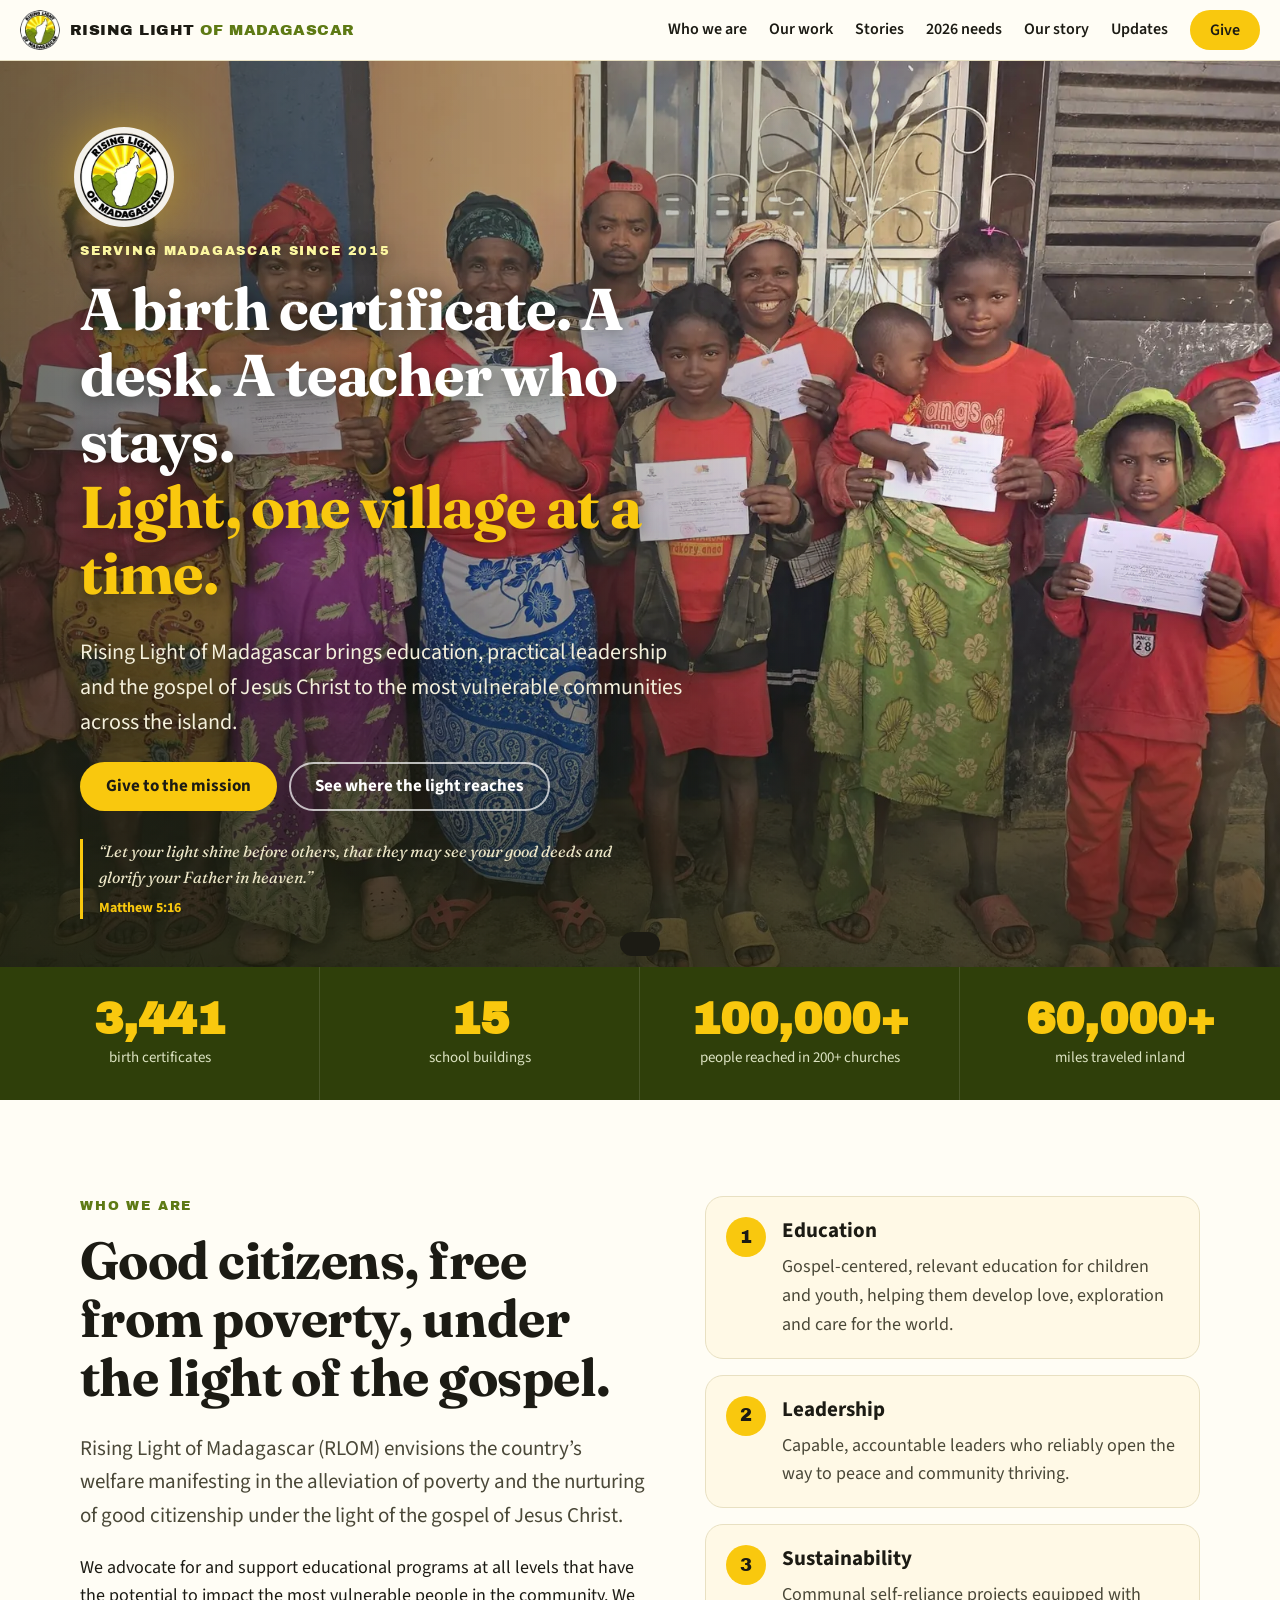
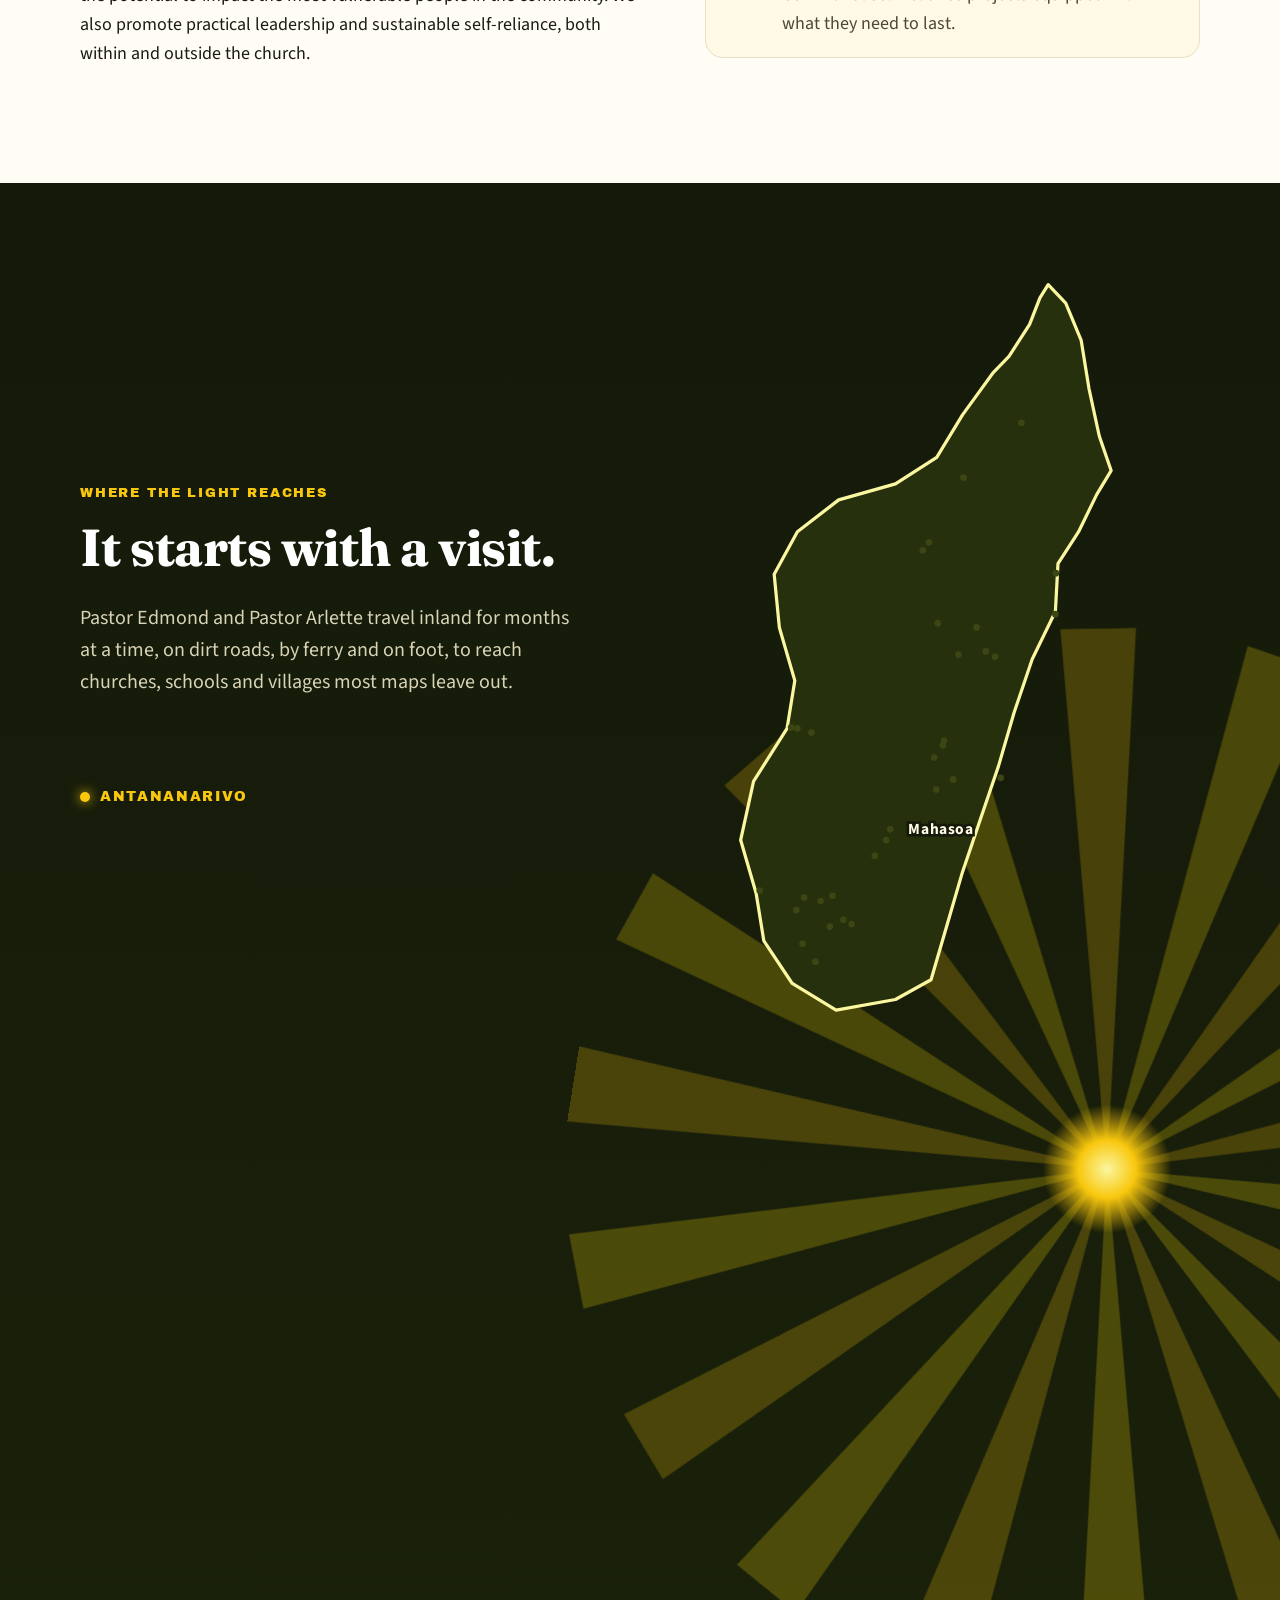
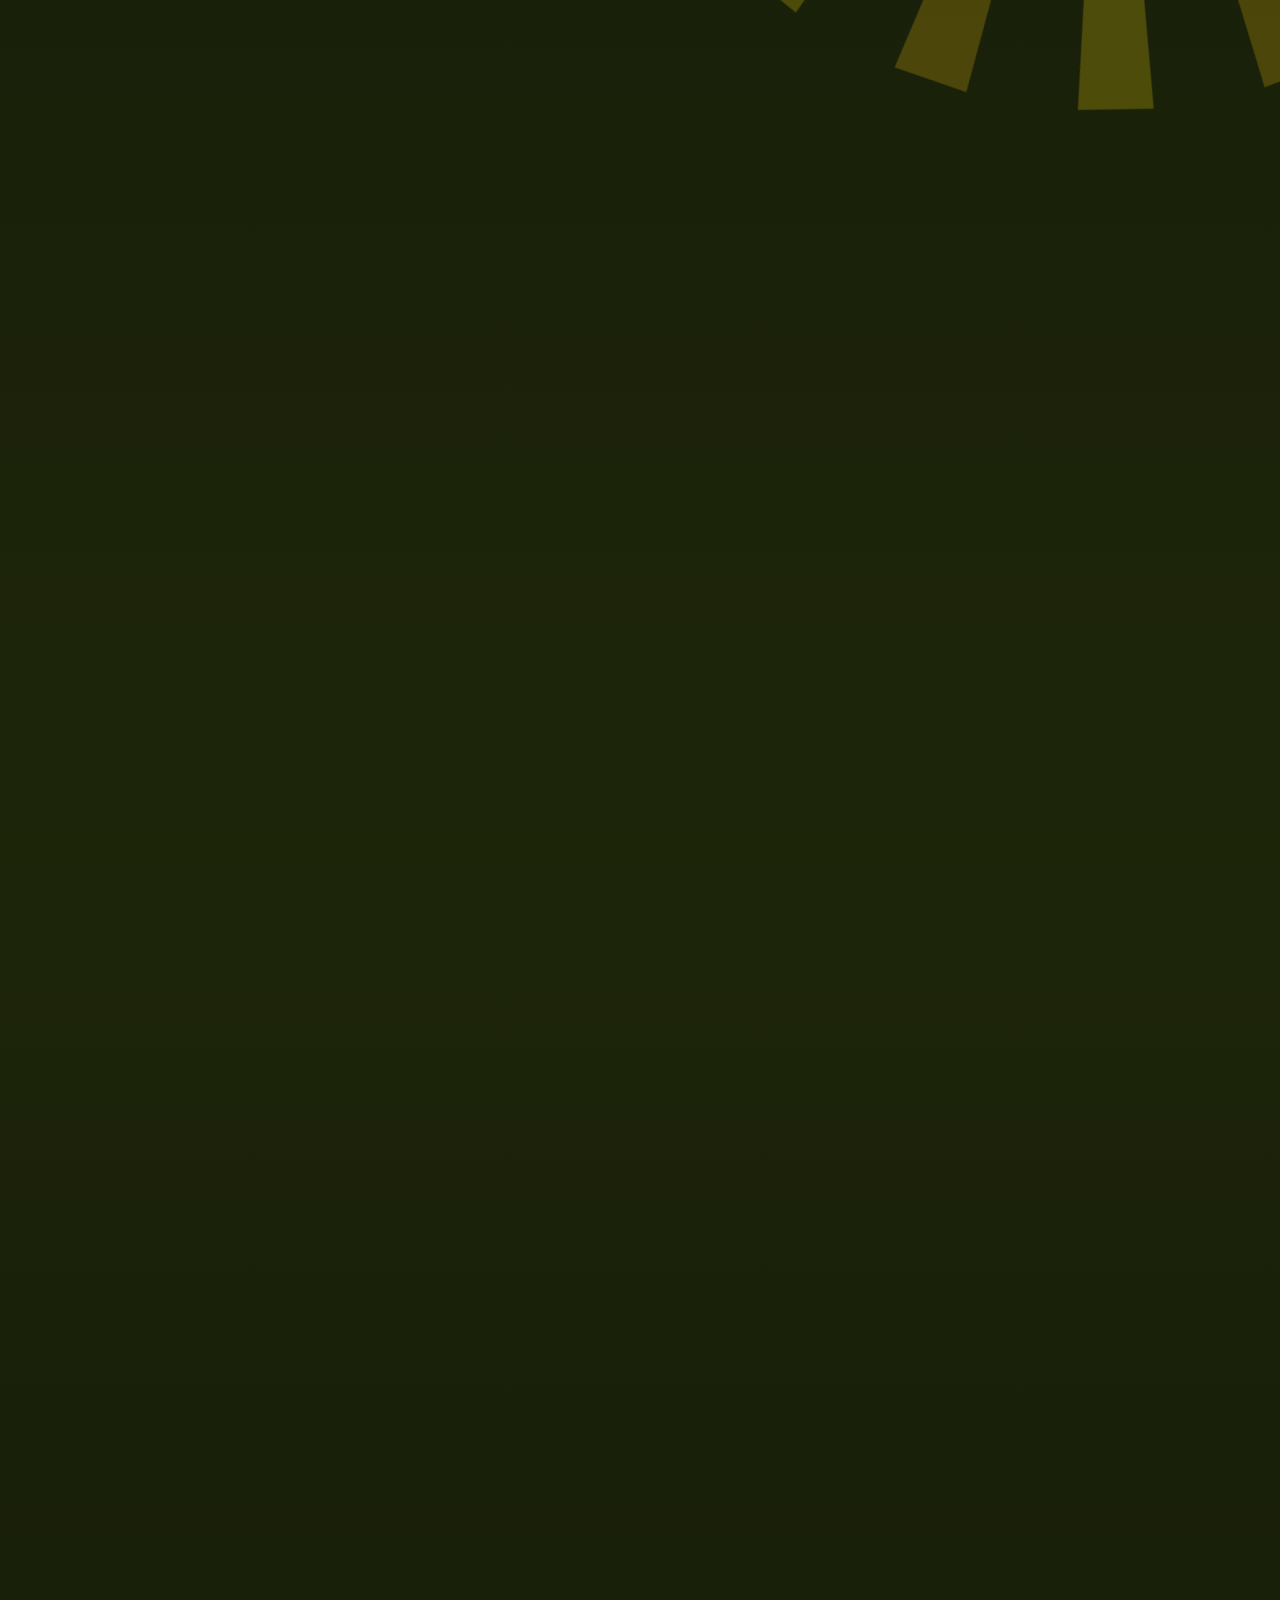
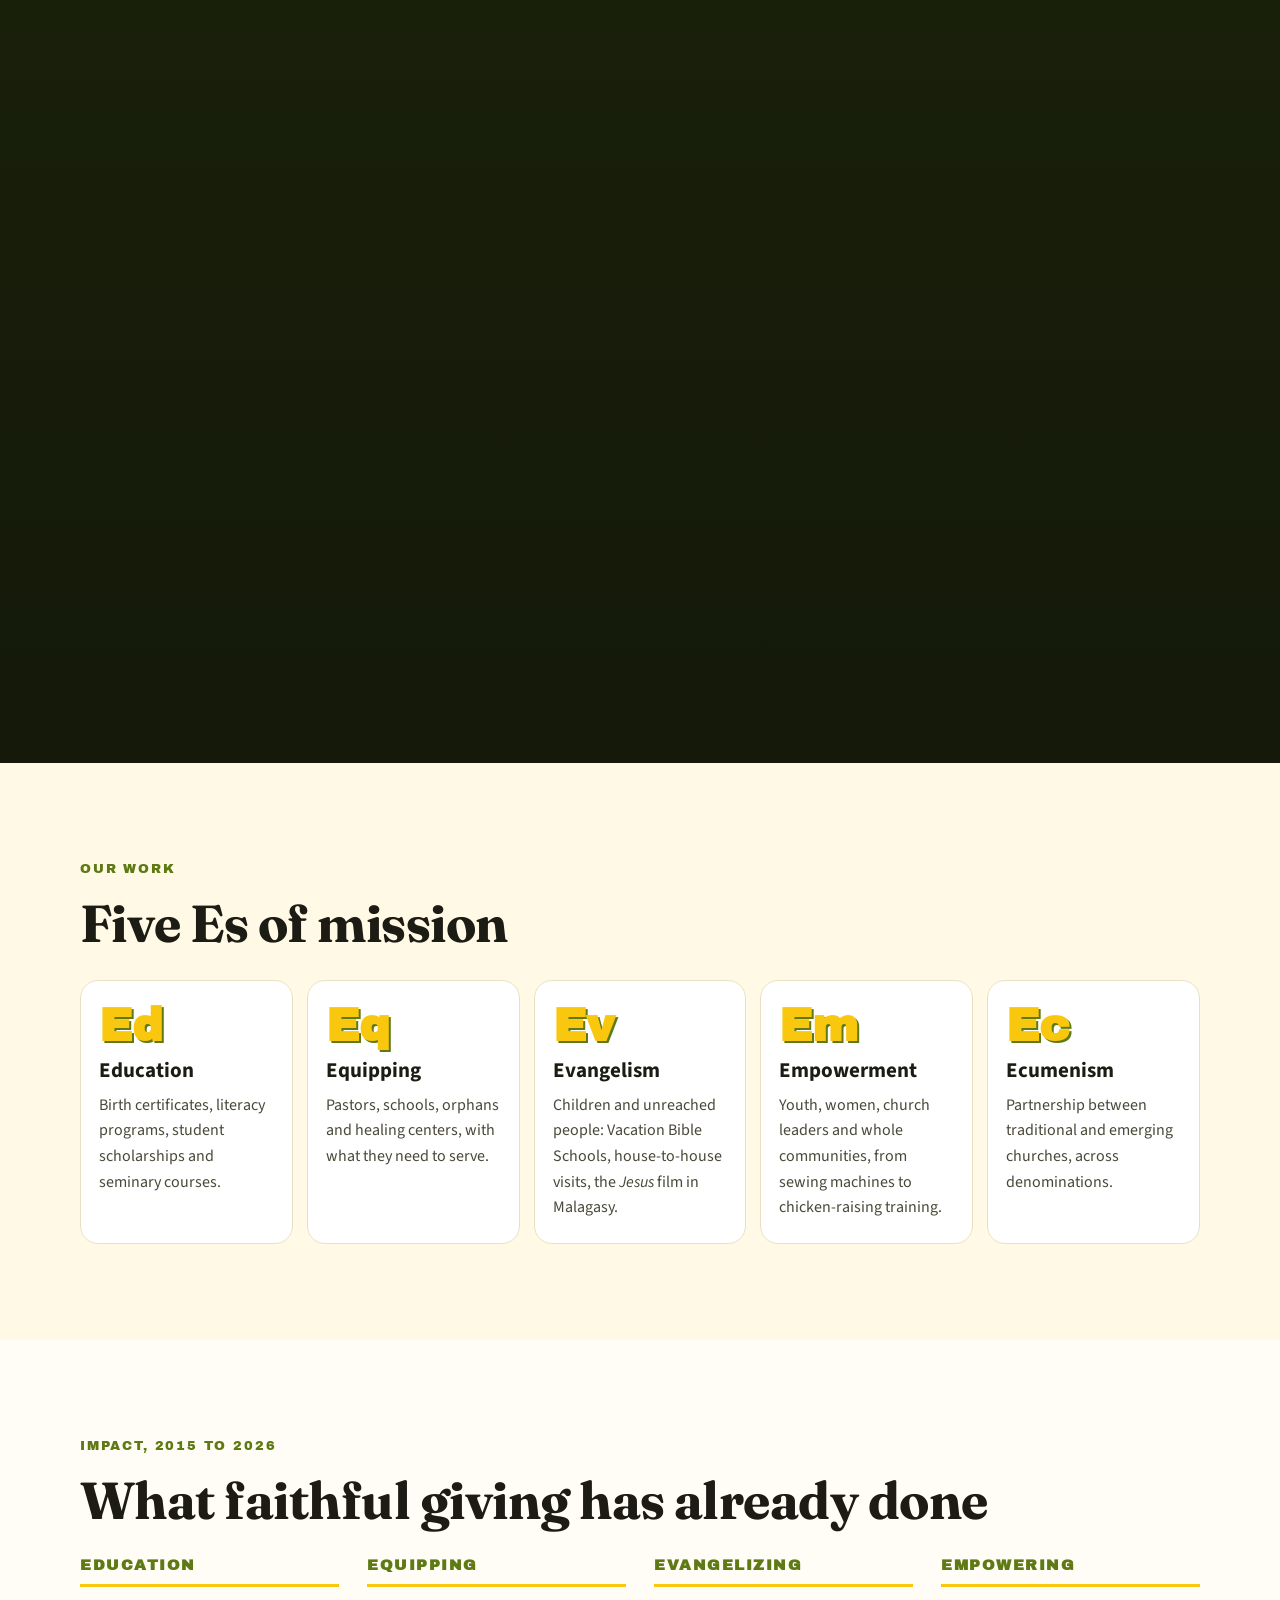
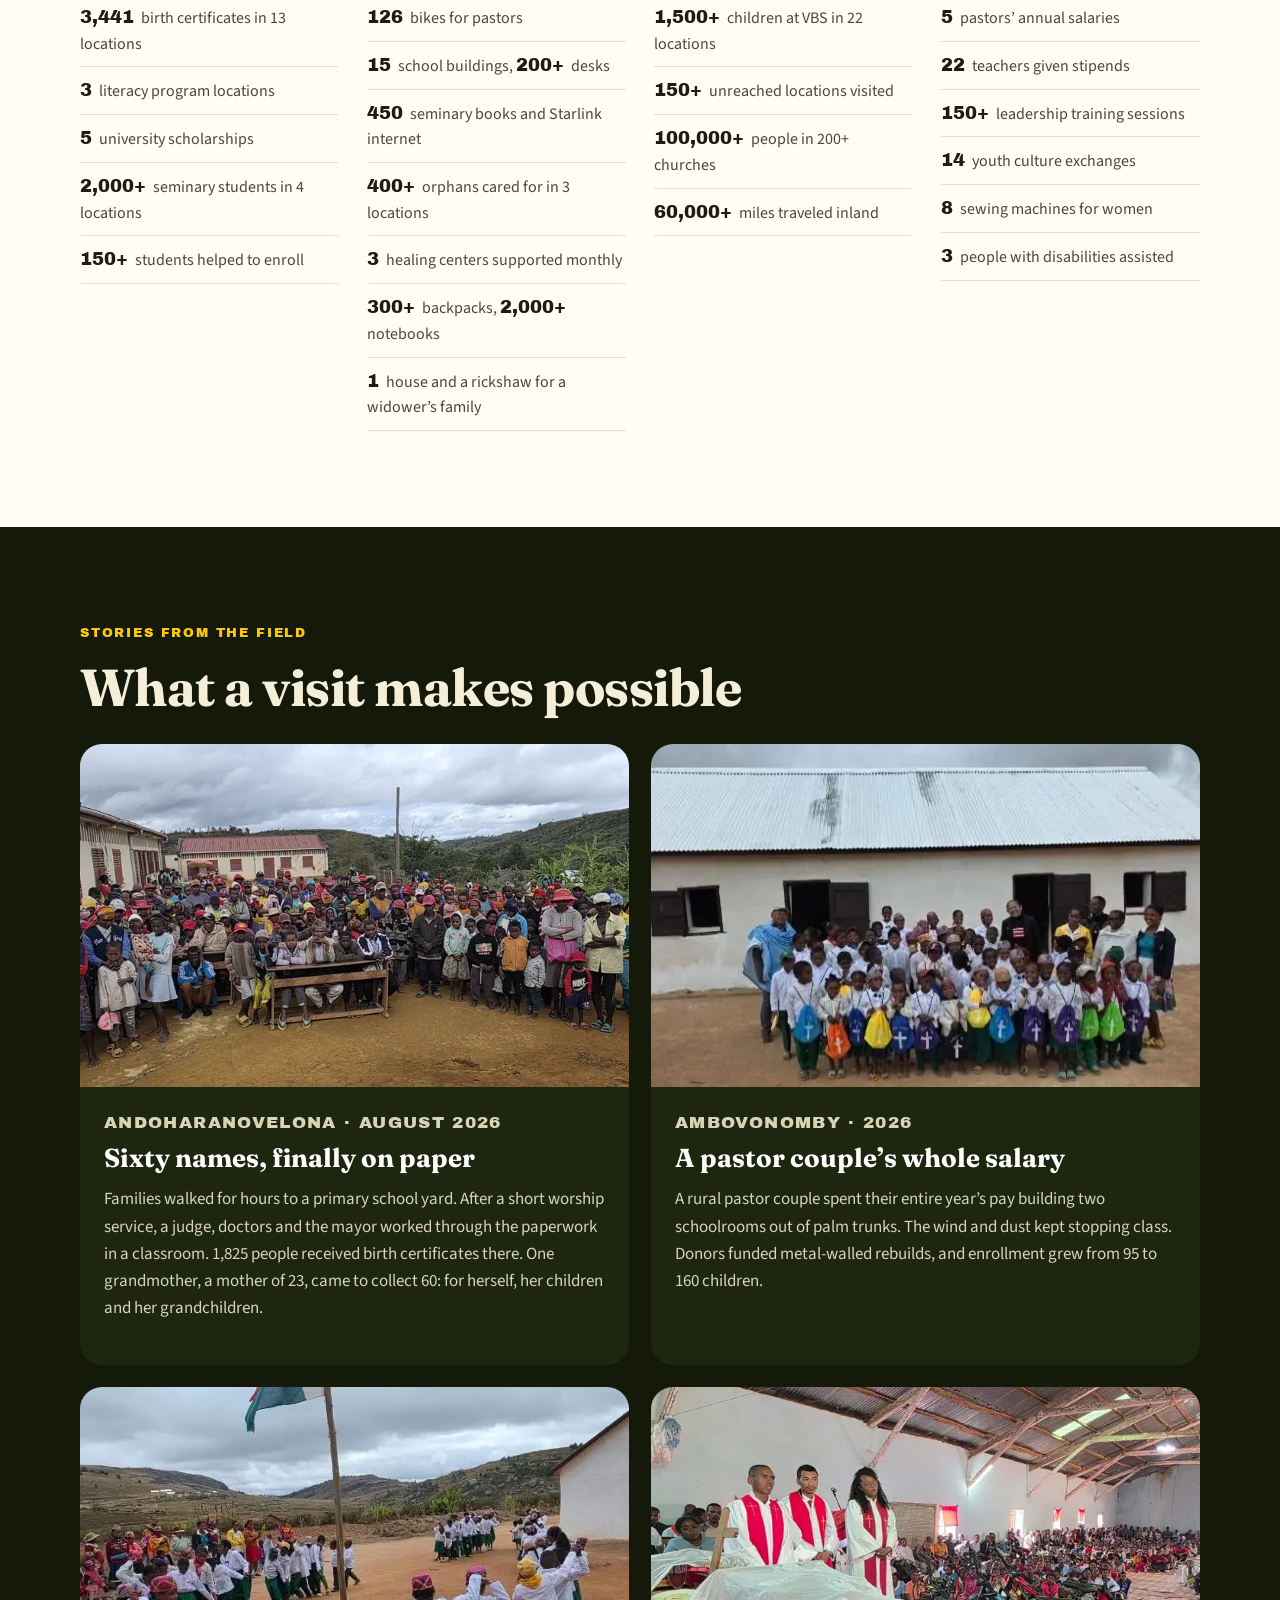
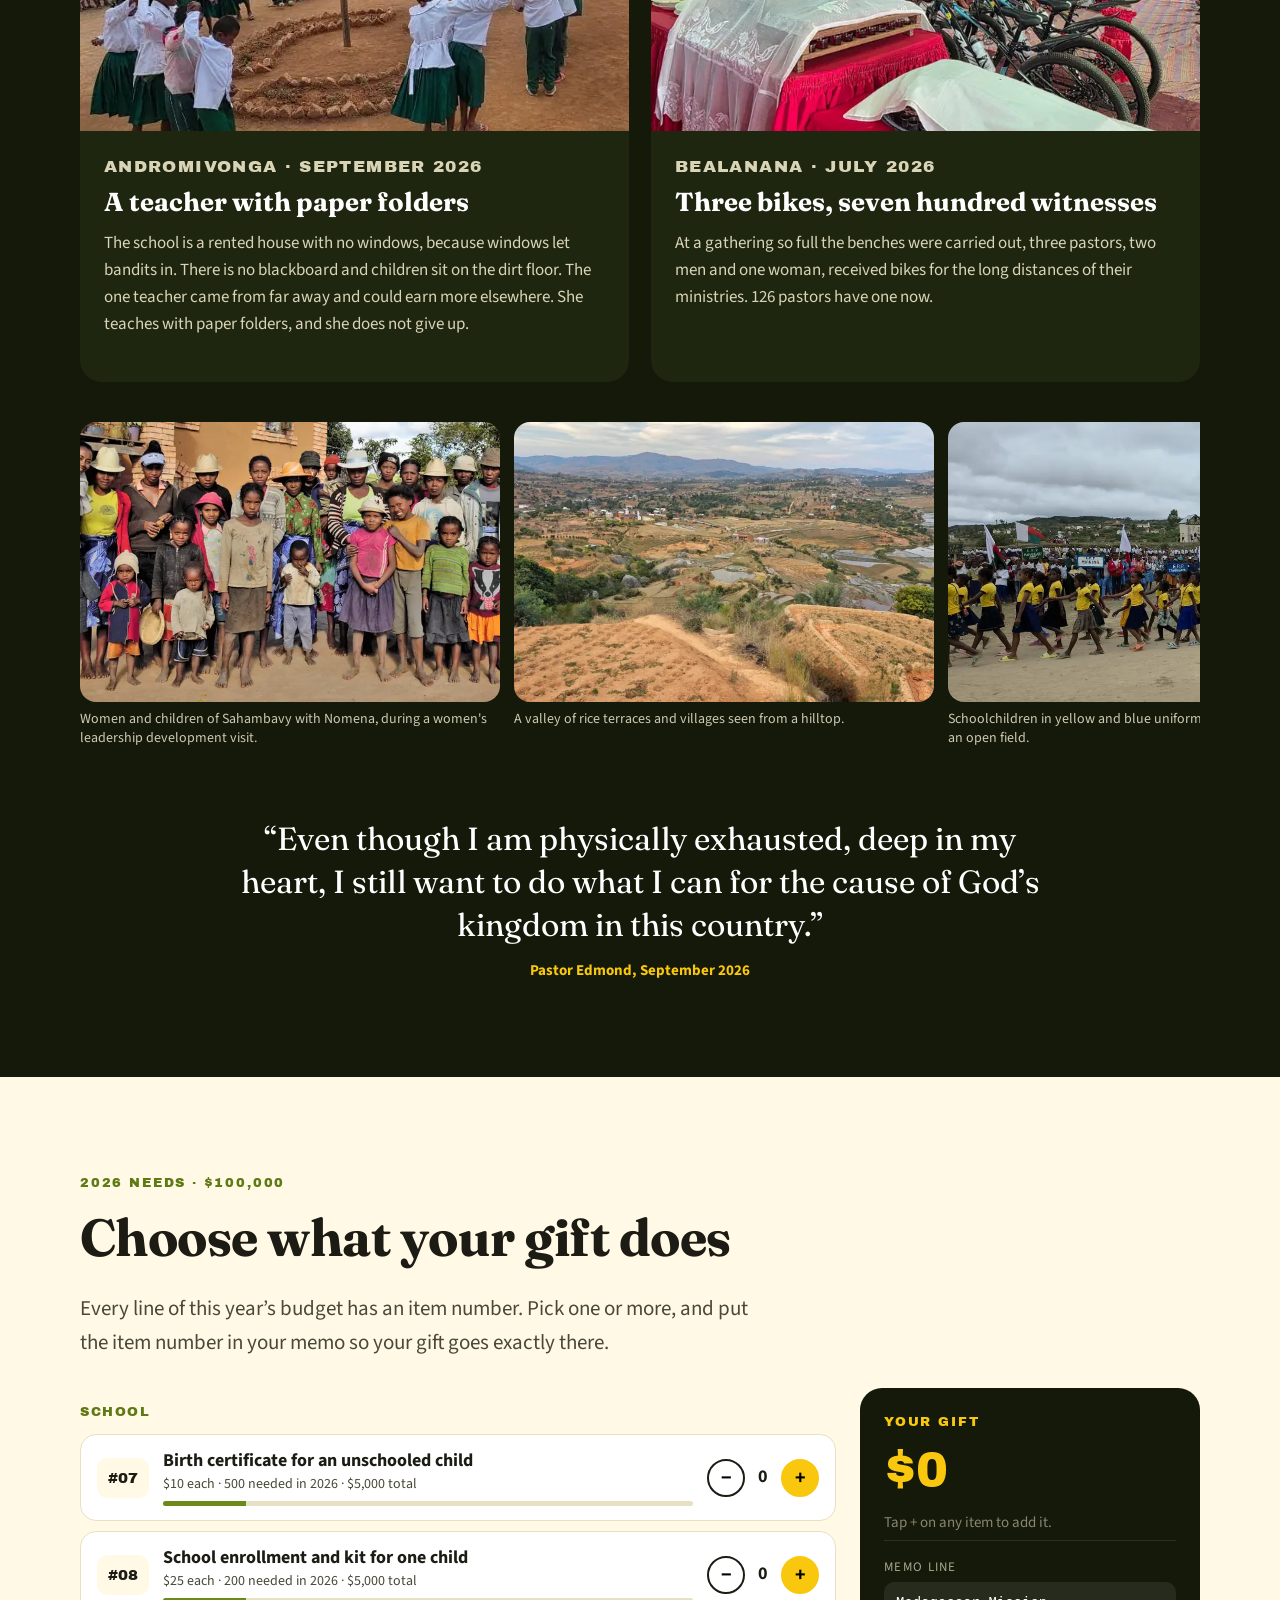
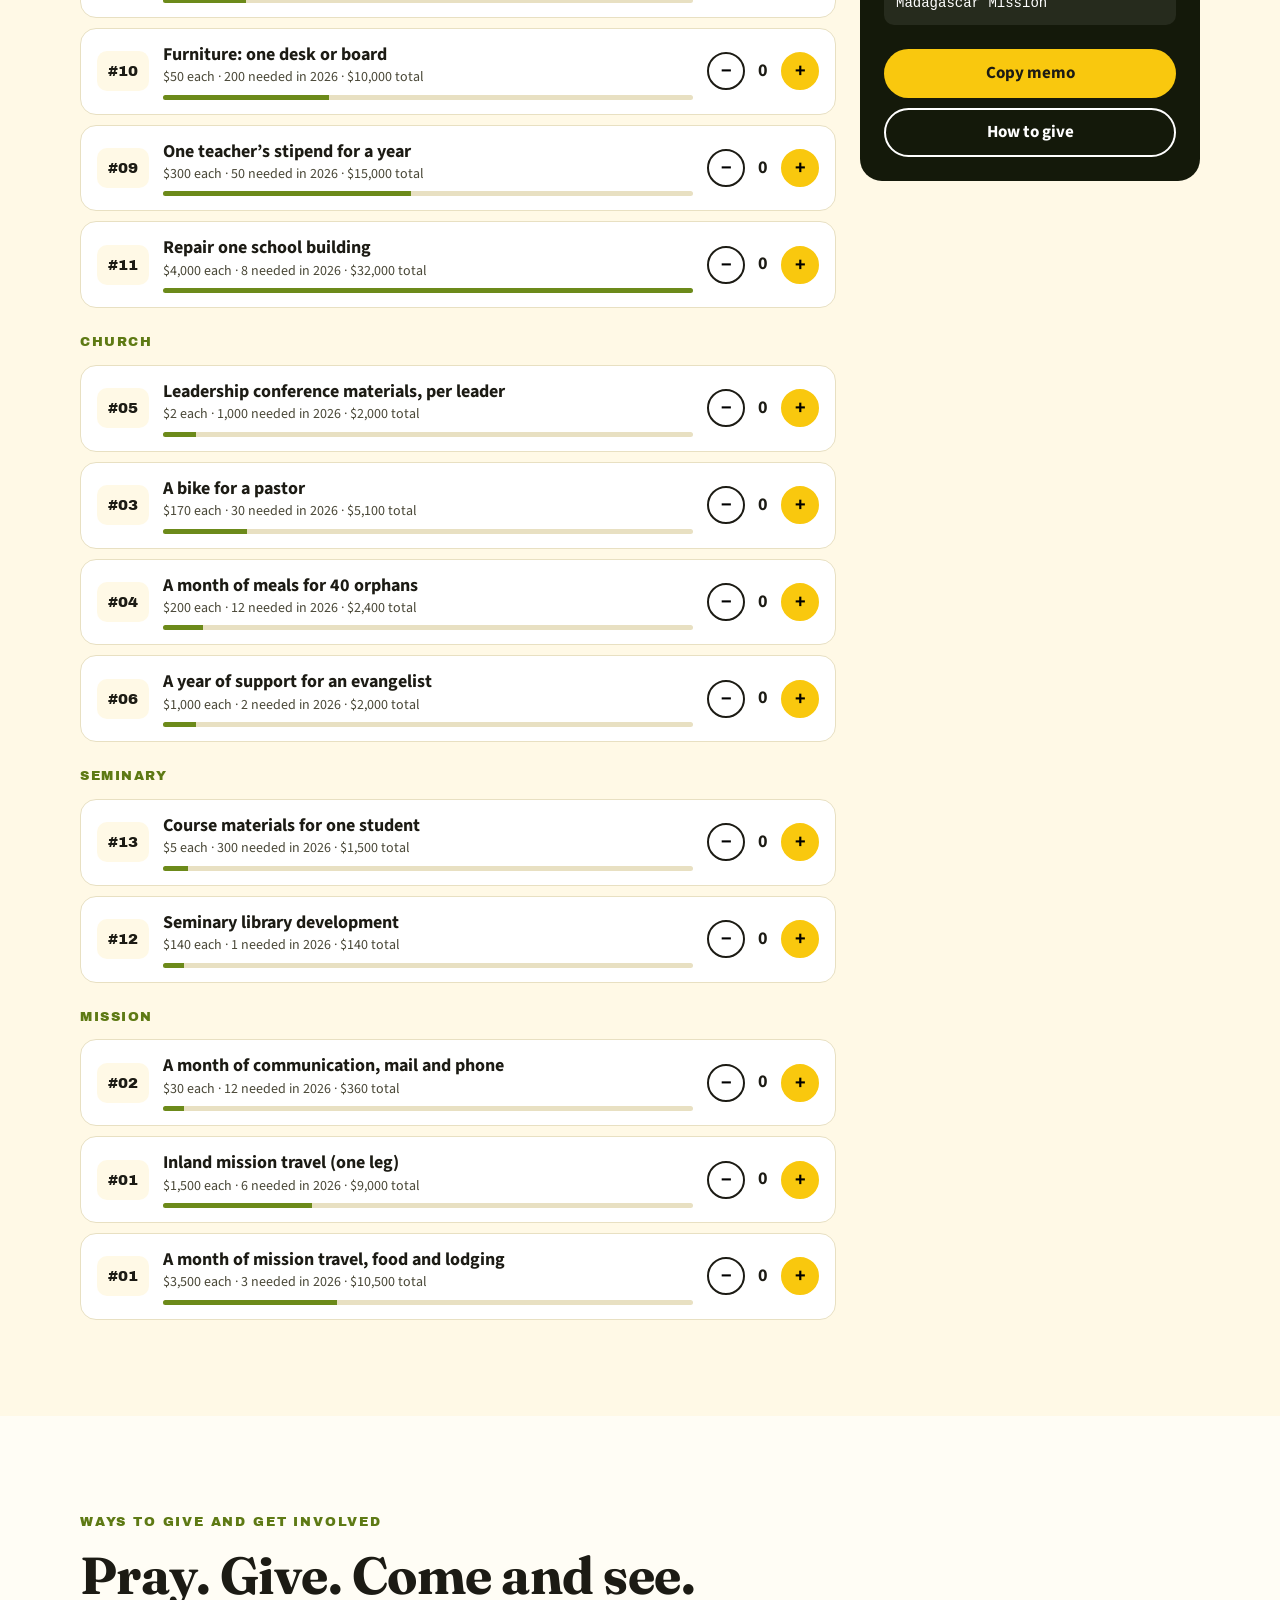
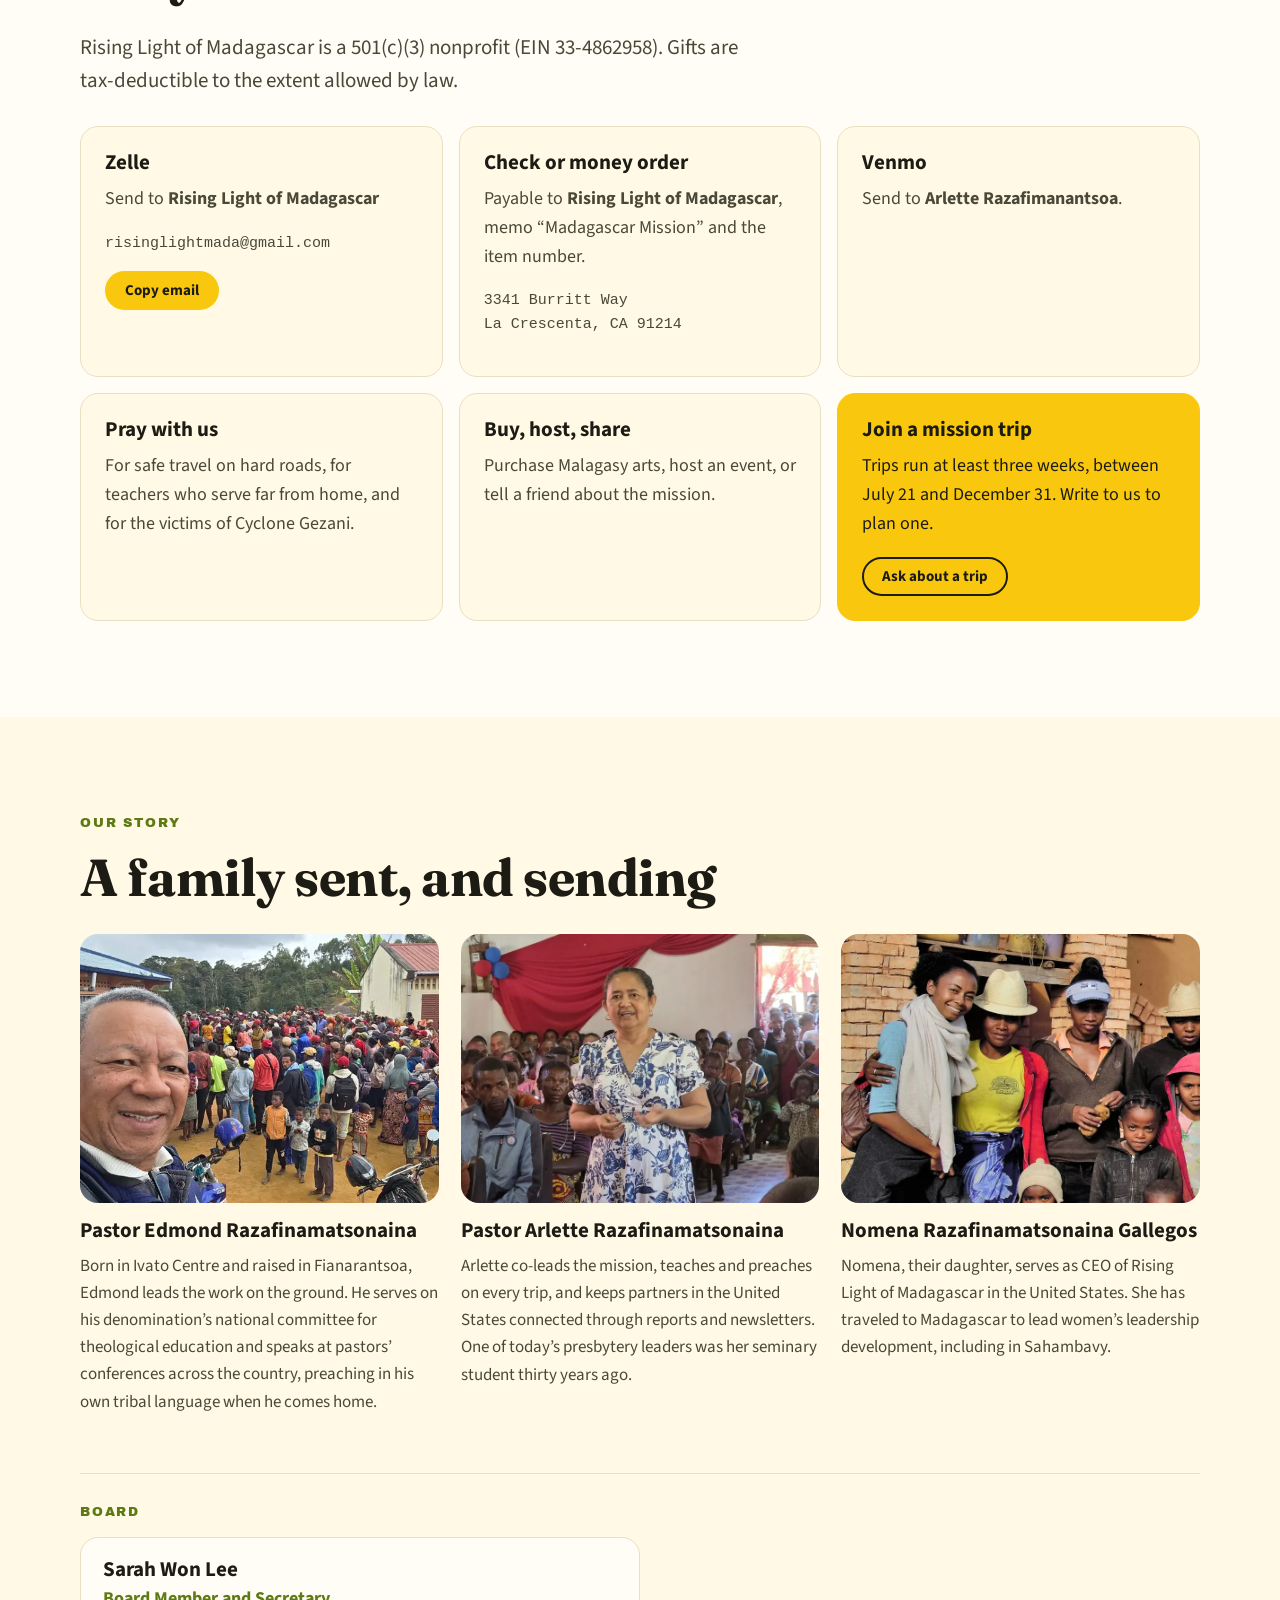
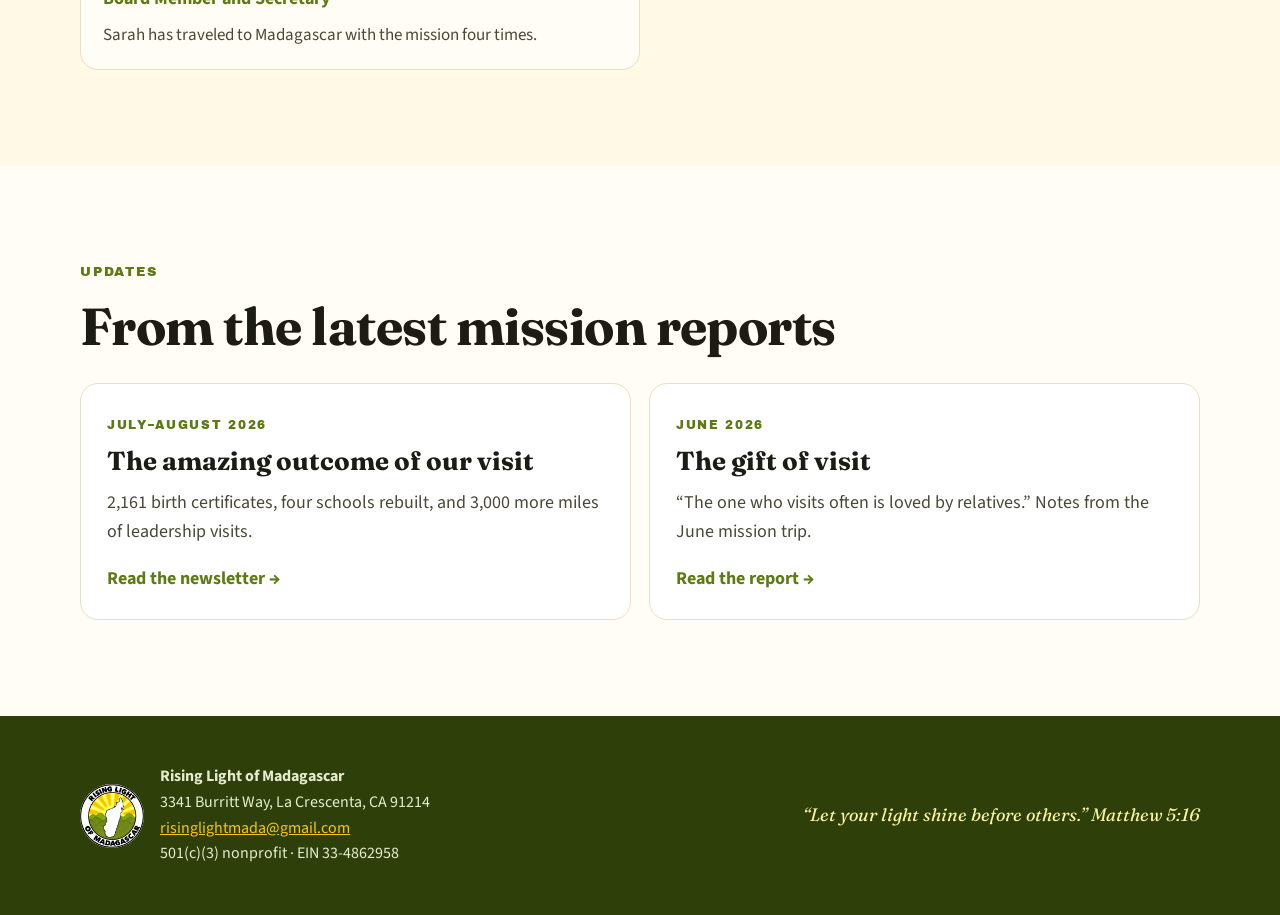
==== commit 6beb07fe: "Spell Edmond's and Arlette's last name Razafinamatsonaina" ====
--- a/index.html
+++ b/index.html
@@ -270,12 +270,12 @@
     <div class="founders">
       <article class="founder" data-slot="edmond">
         <div class="founder-img" data-initials="ER"></div>
-        <h3>Pastor Edmond Razafimanantsoa</h3>
+        <h3>Pastor Edmond Razafinamatsonaina</h3>
         <p>Born in Ivato Centre and raised in Fianarantsoa, Edmond leads the work on the ground. He serves on his denomination’s national committee for theological education and speaks at pastors’ conferences across the country, preaching in his own tribal language when he comes home.</p>
       </article>
       <article class="founder" data-slot="arlette">
         <div class="founder-img" data-initials="AR"></div>
-        <h3>Pastor Arlette Razafimanantsoa</h3>
+        <h3>Pastor Arlette Razafinamatsonaina</h3>
         <p>Arlette co-leads the mission, teaches and preaches on every trip, and keeps partners in the United States connected through reports and newsletters. One of today’s presbytery leaders was her seminary student thirty years ago.</p>
       </article>
       <article class="founder" data-slot="nomena">
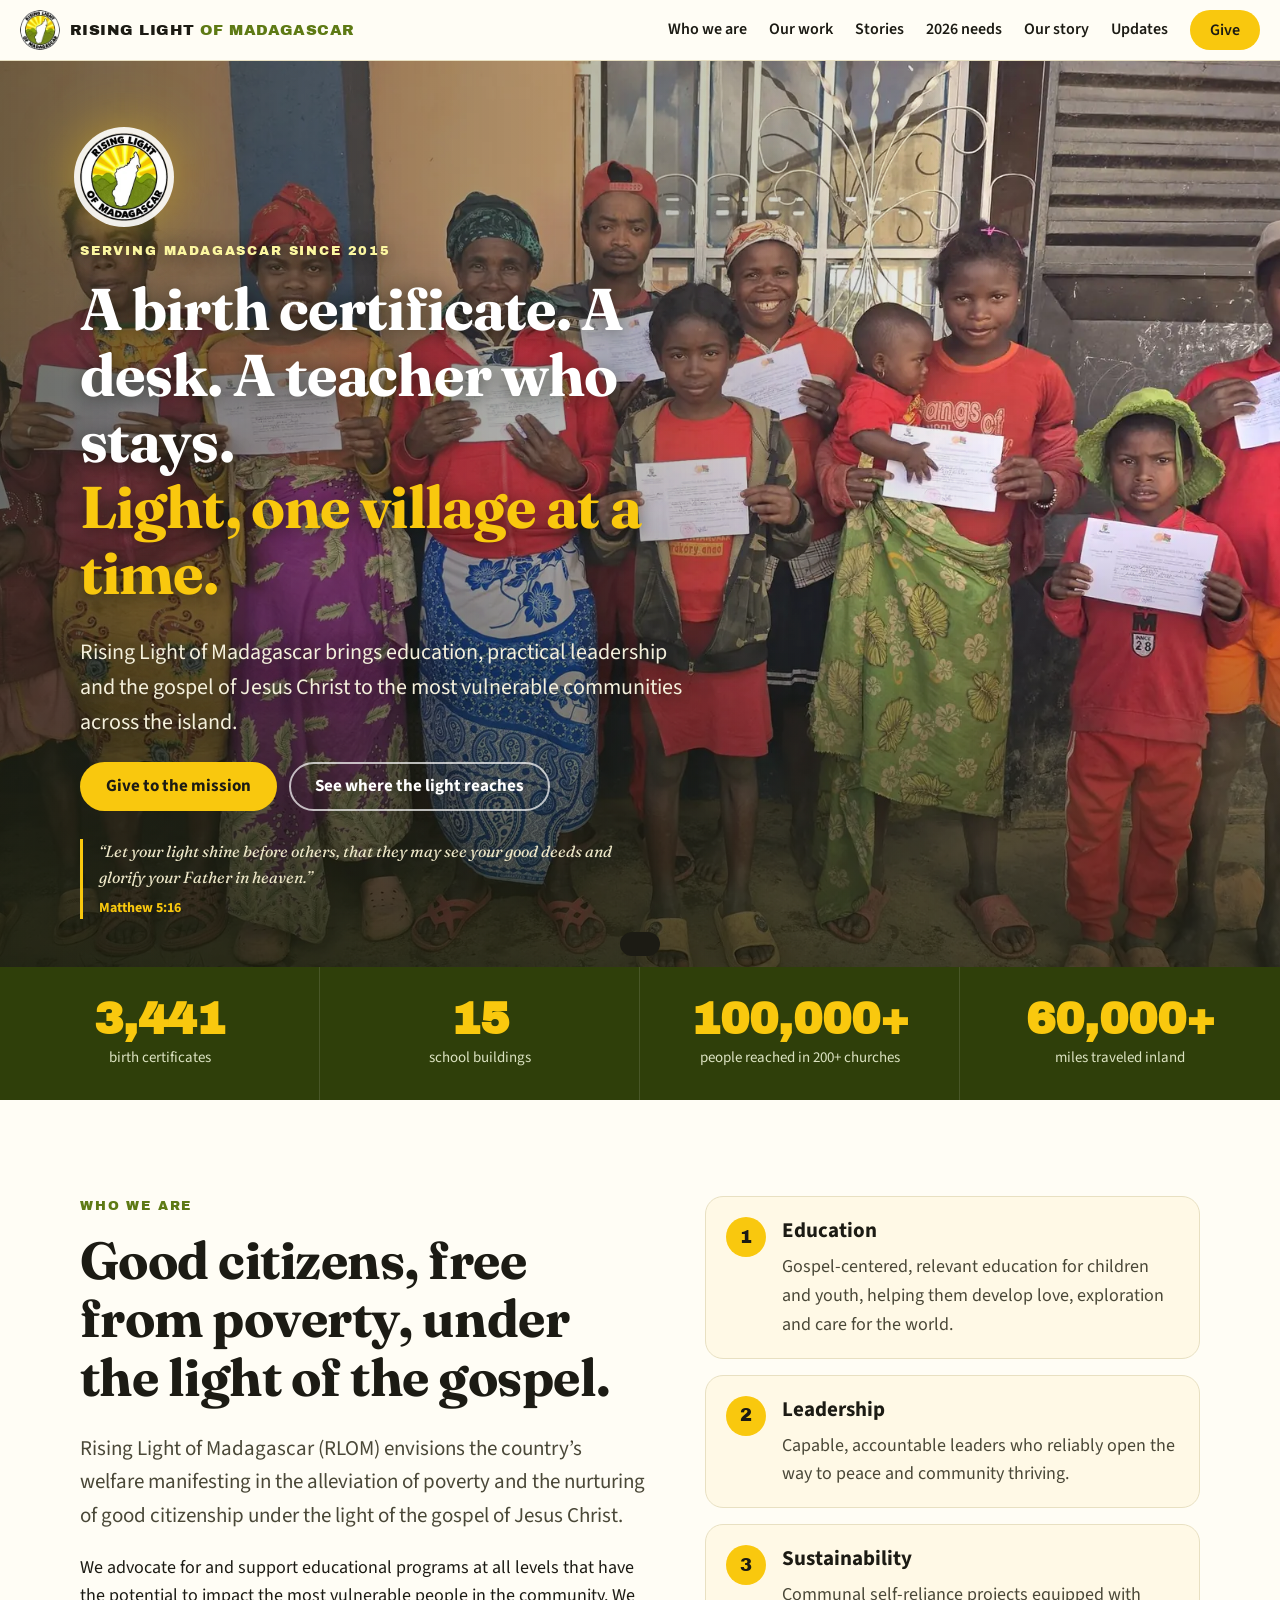
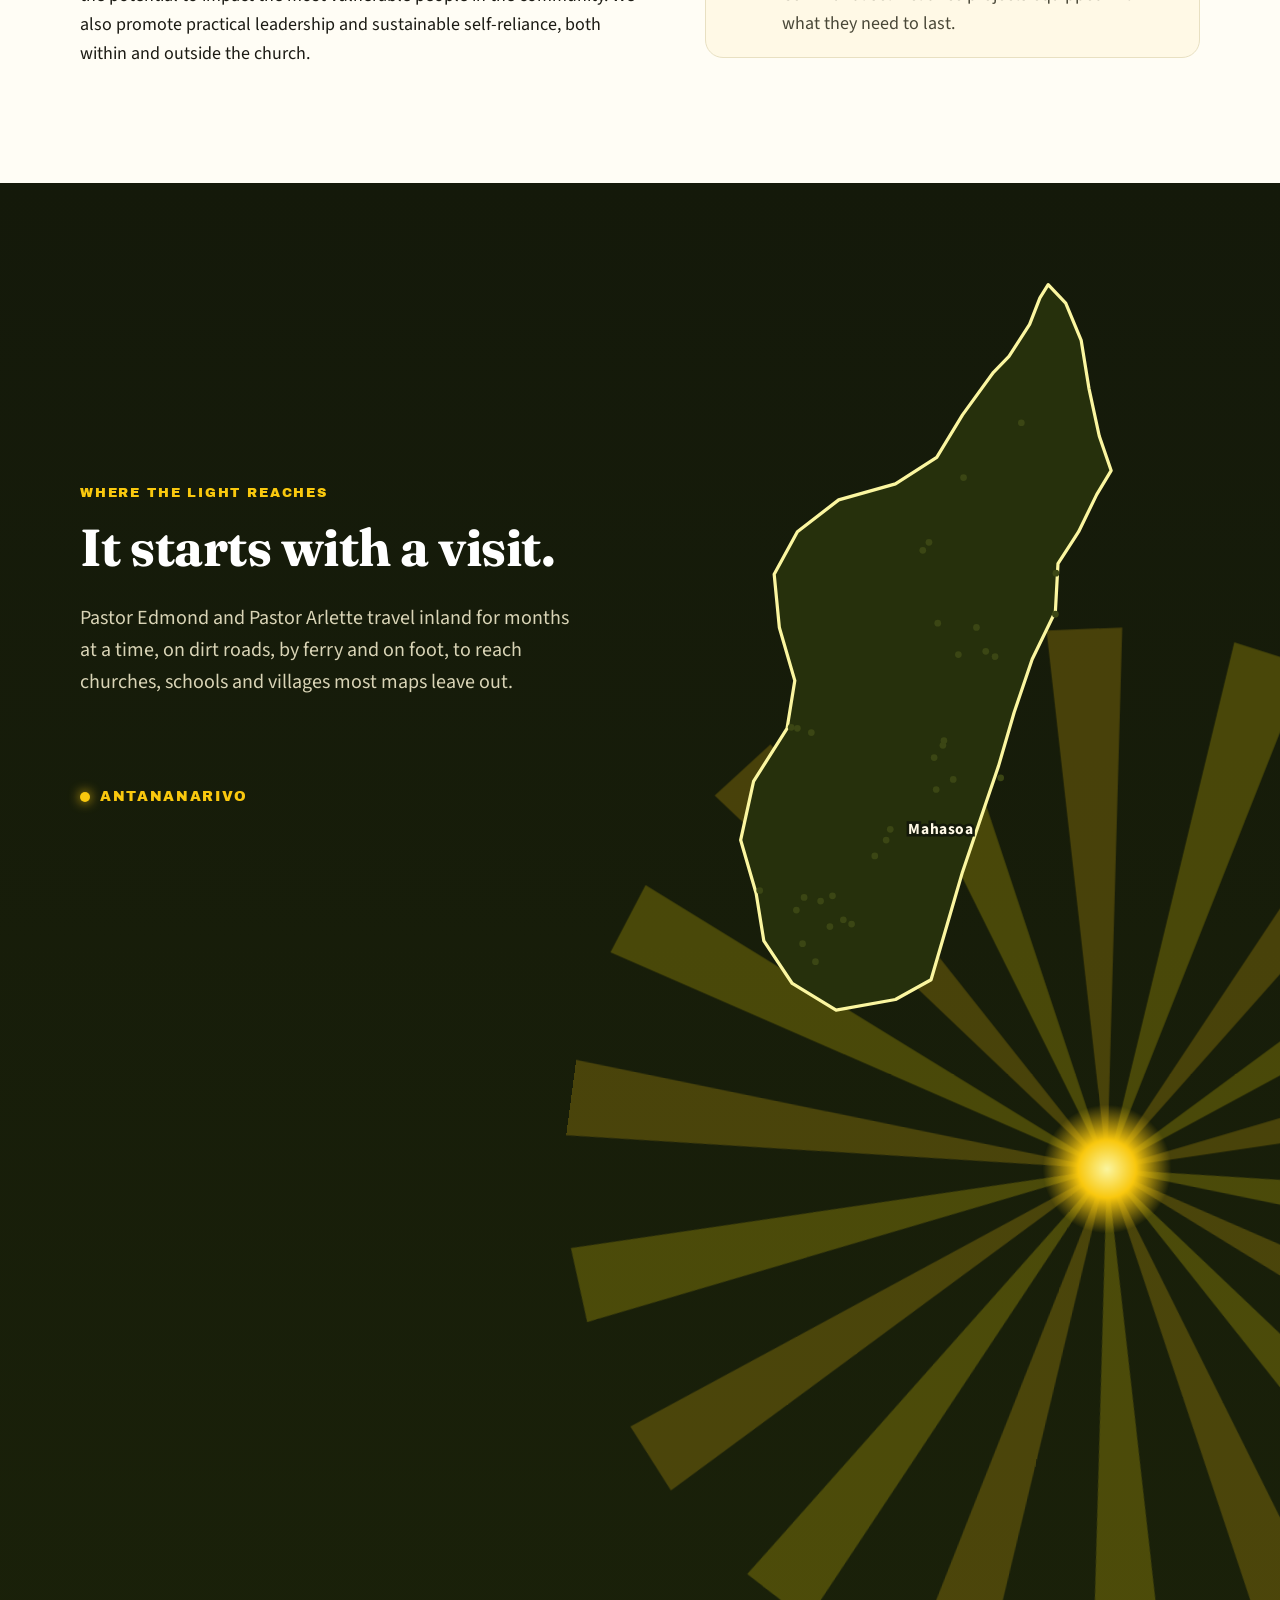
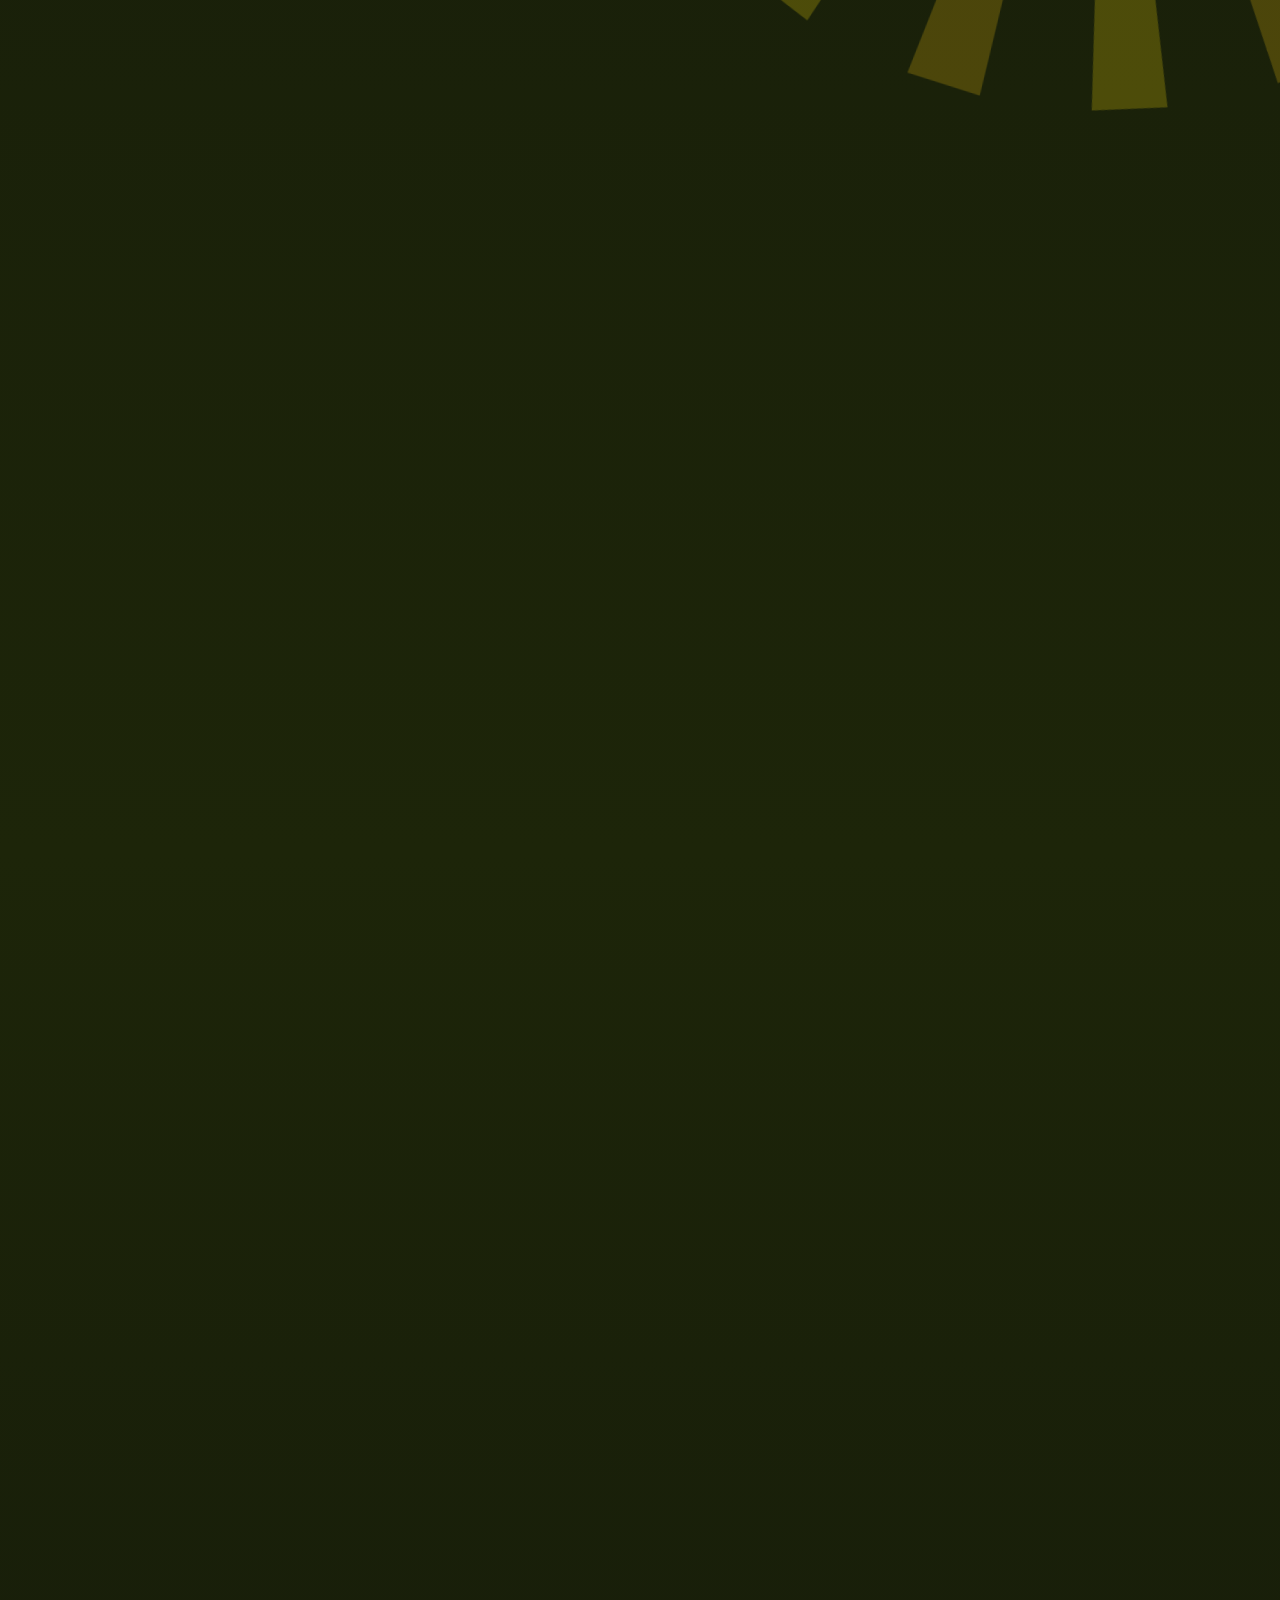
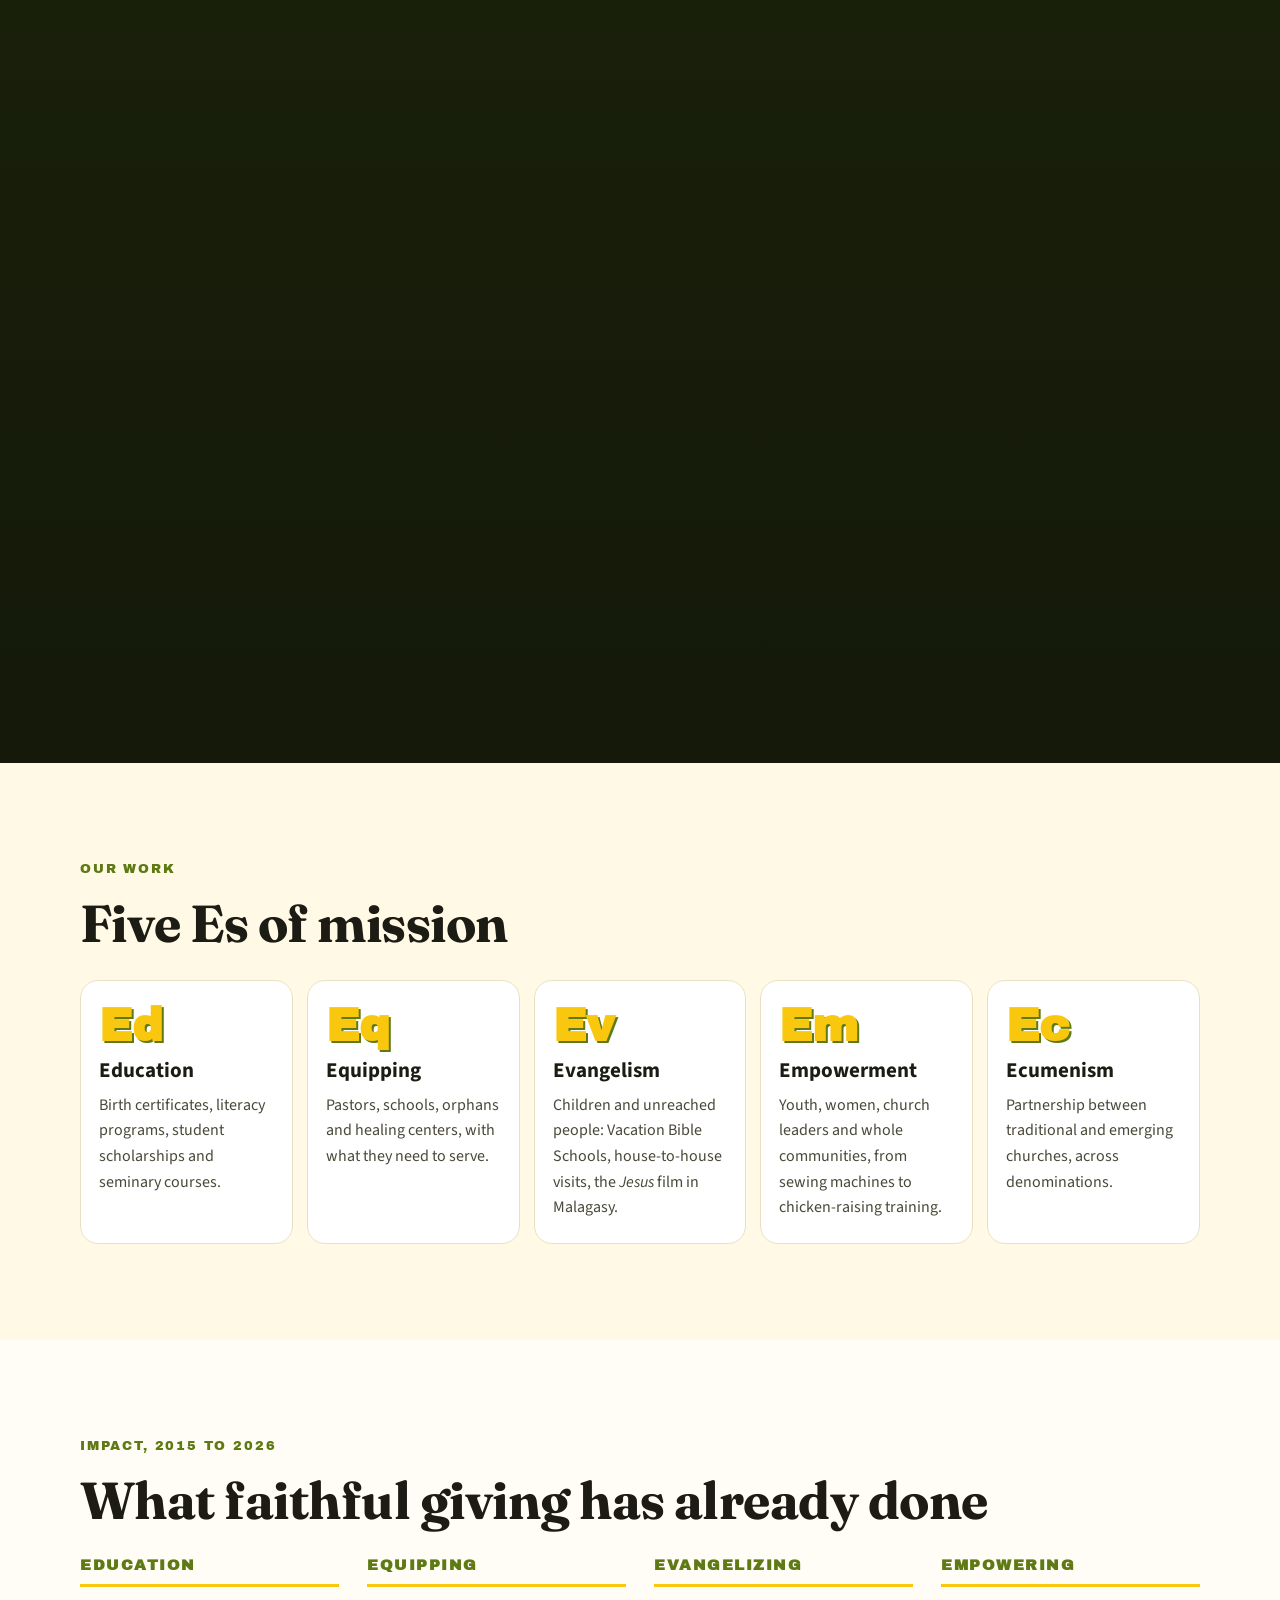
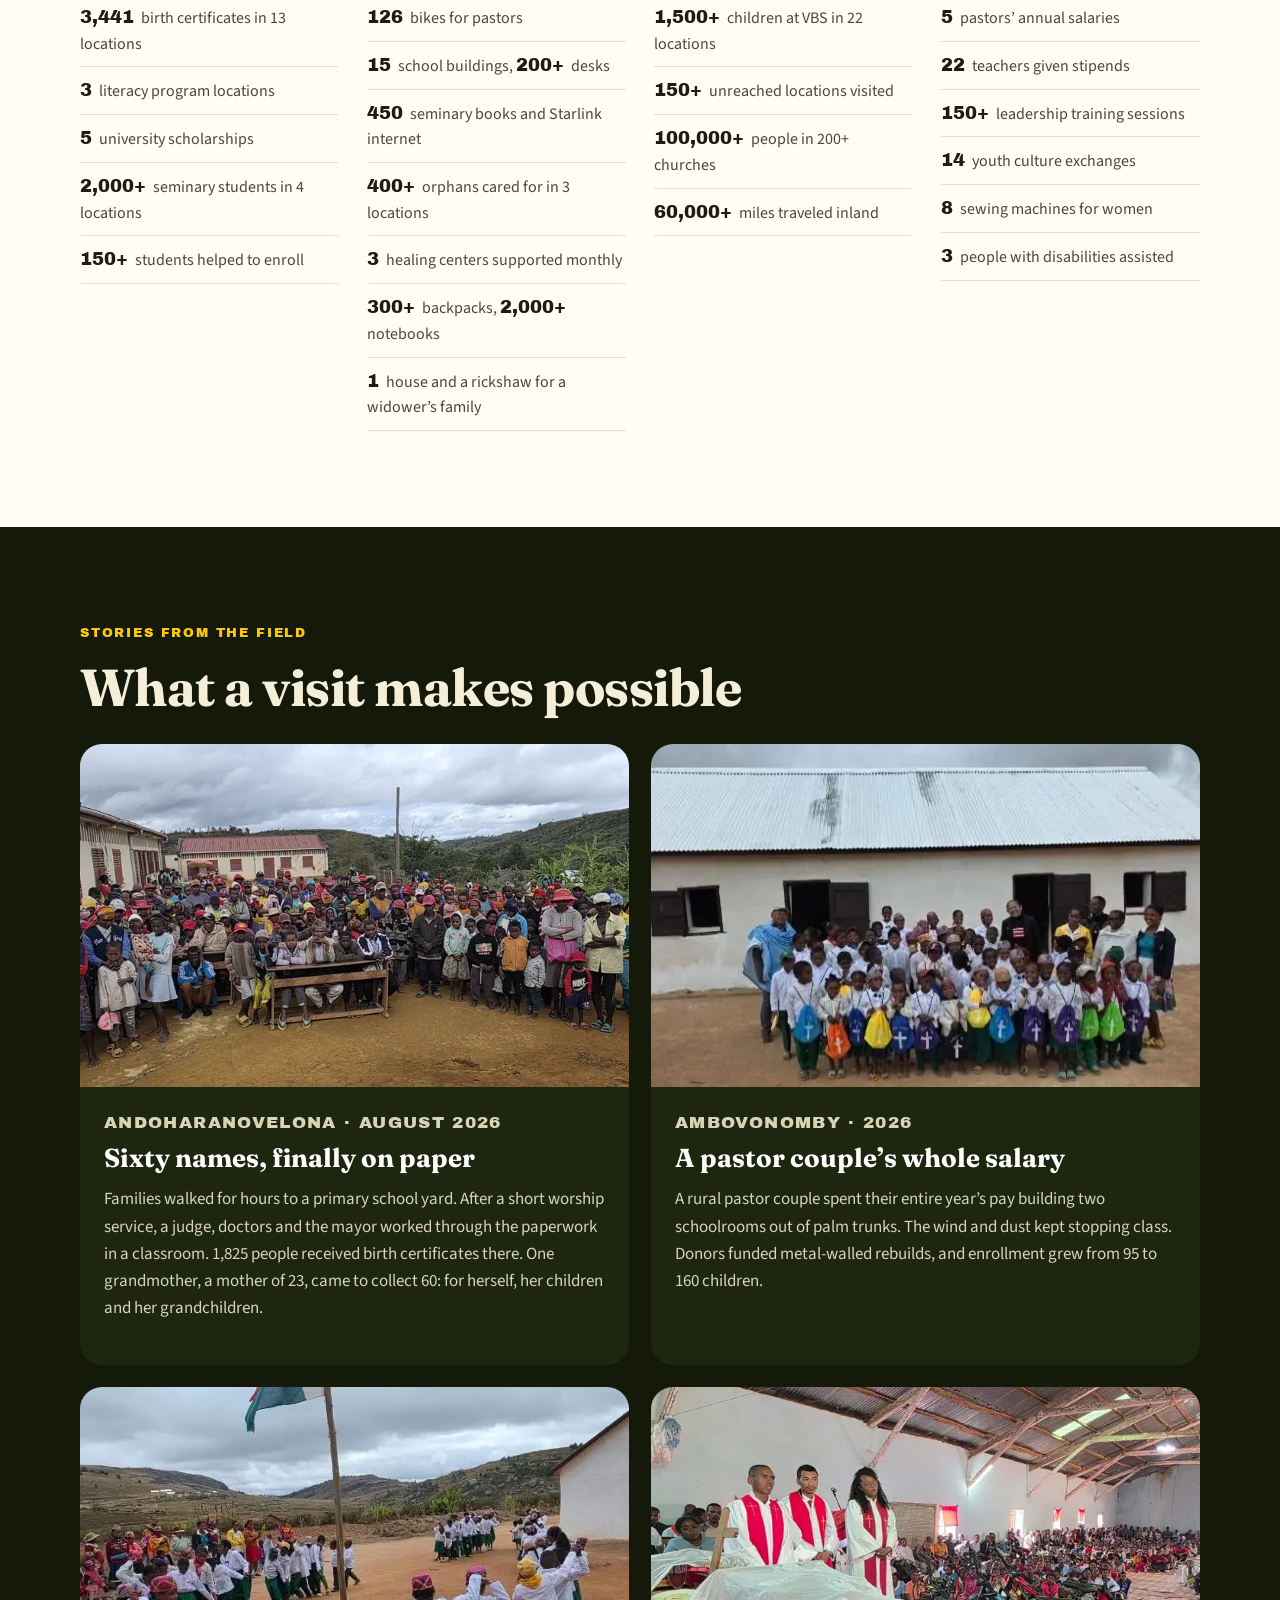
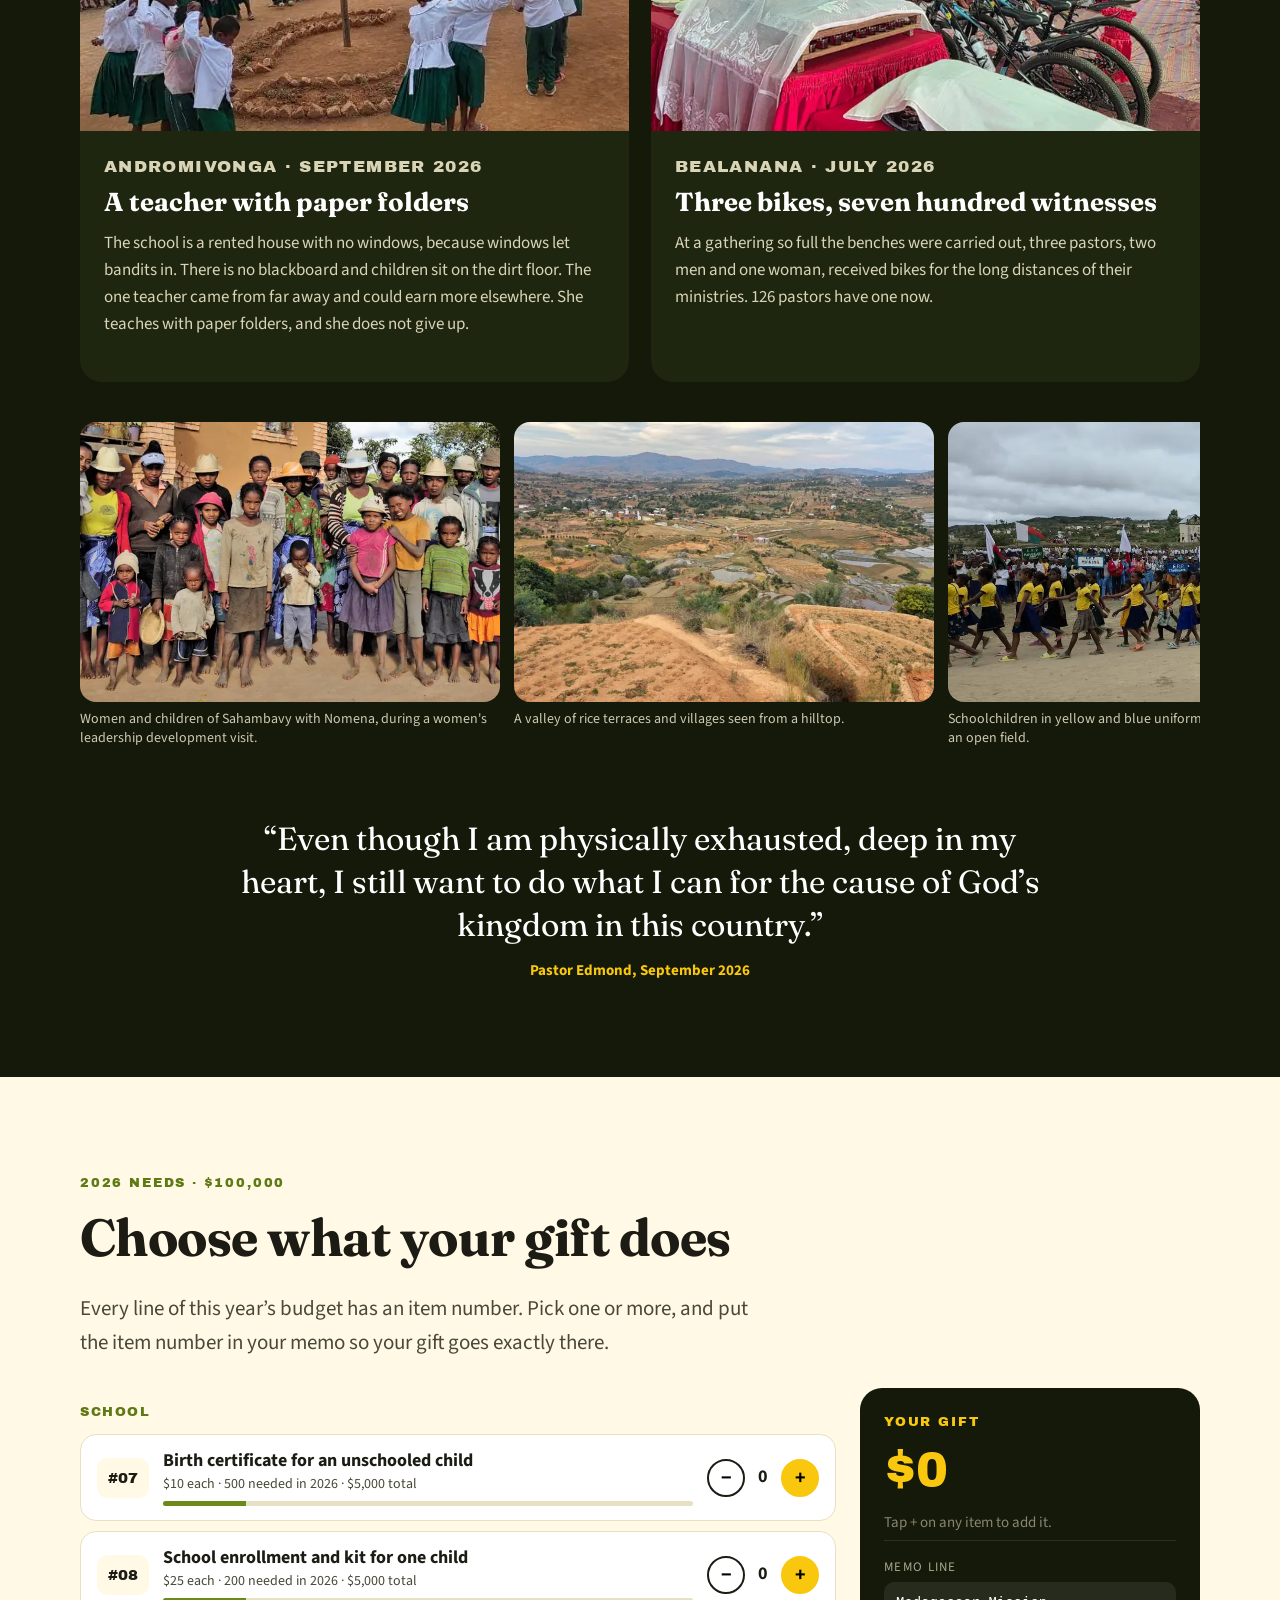
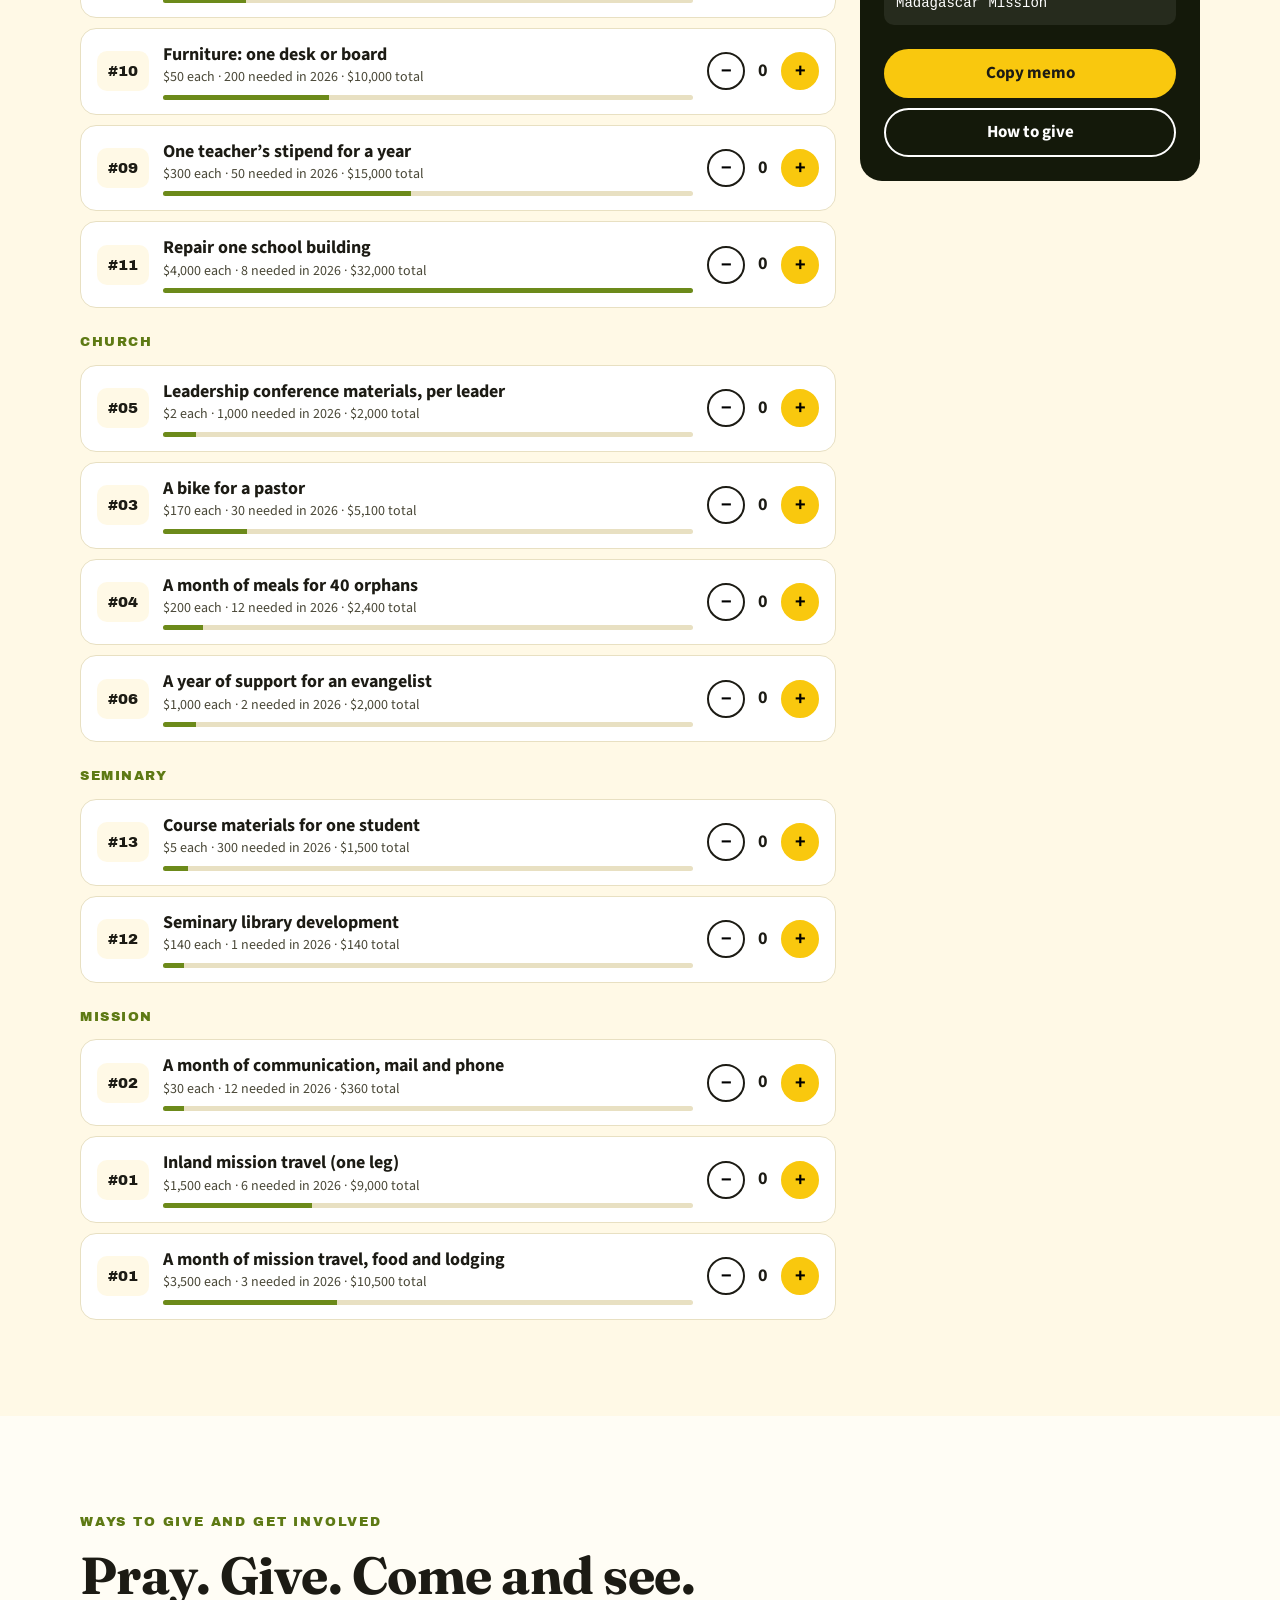
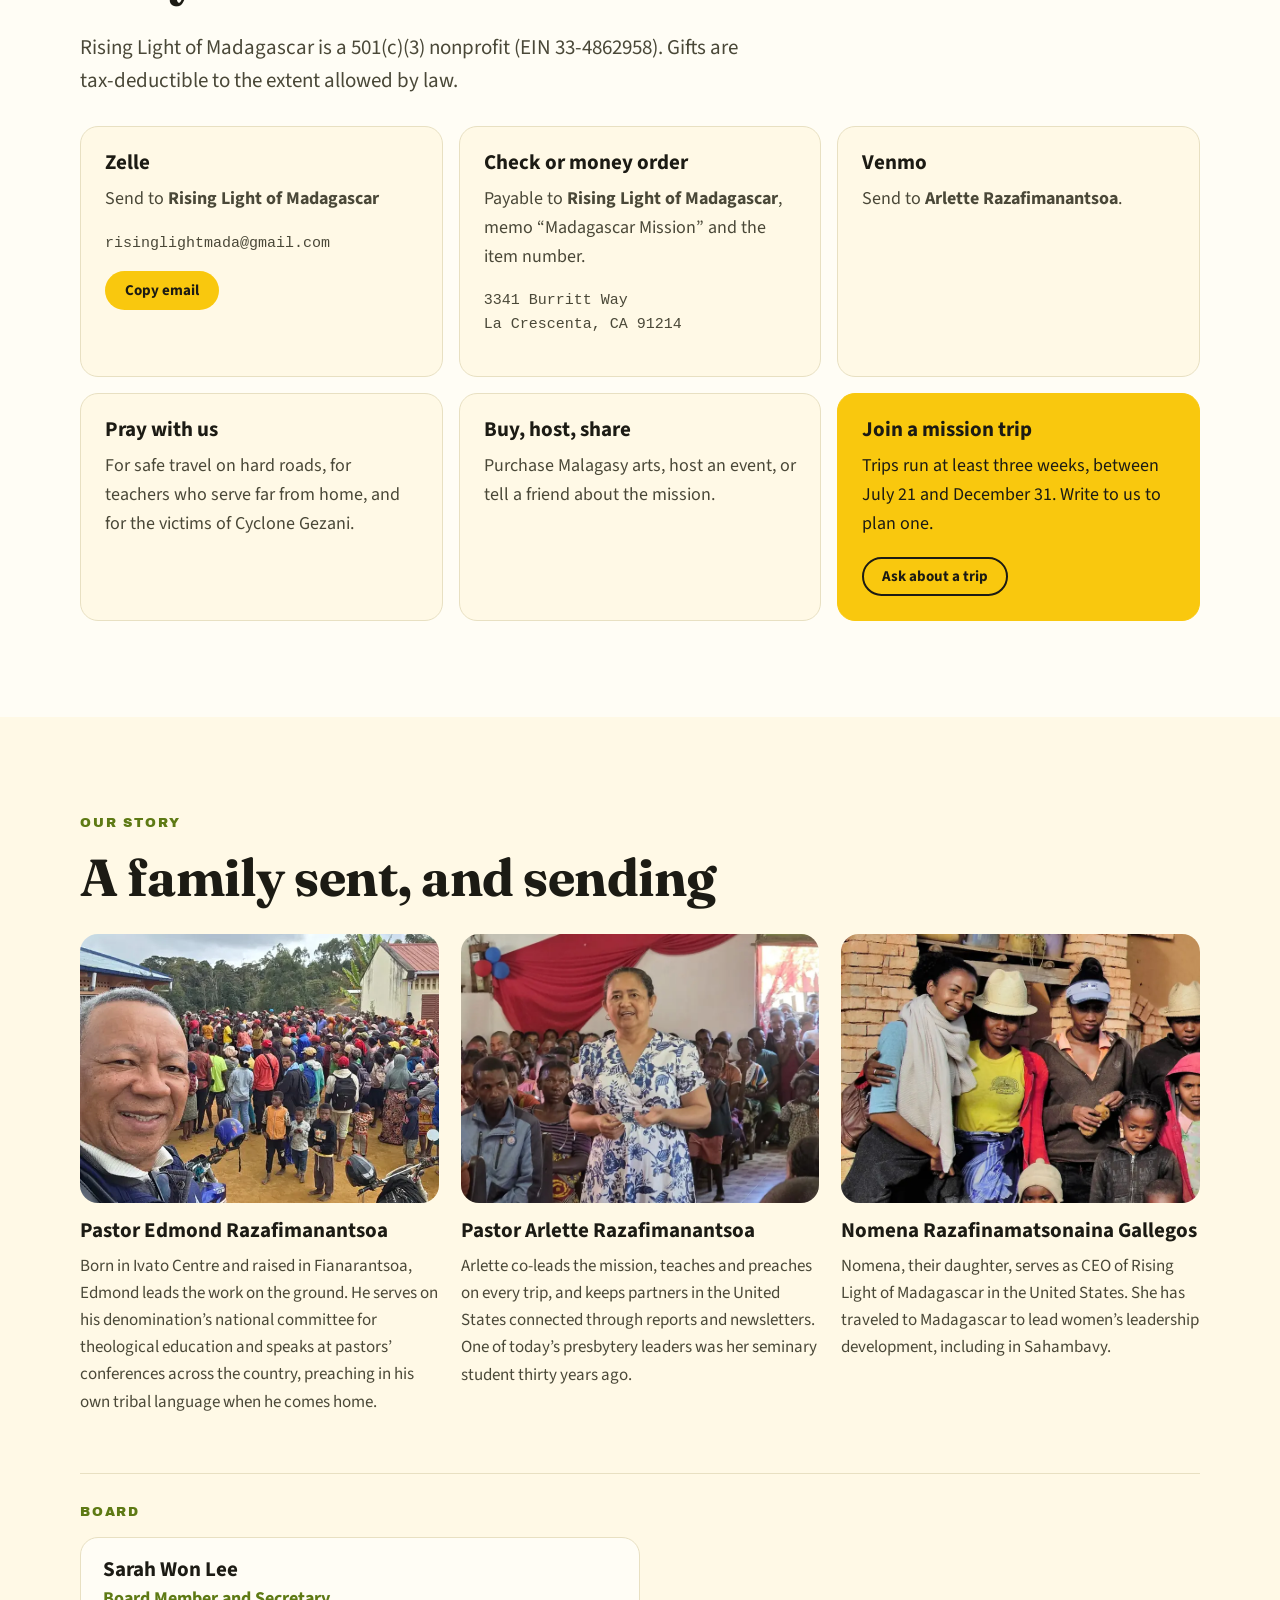
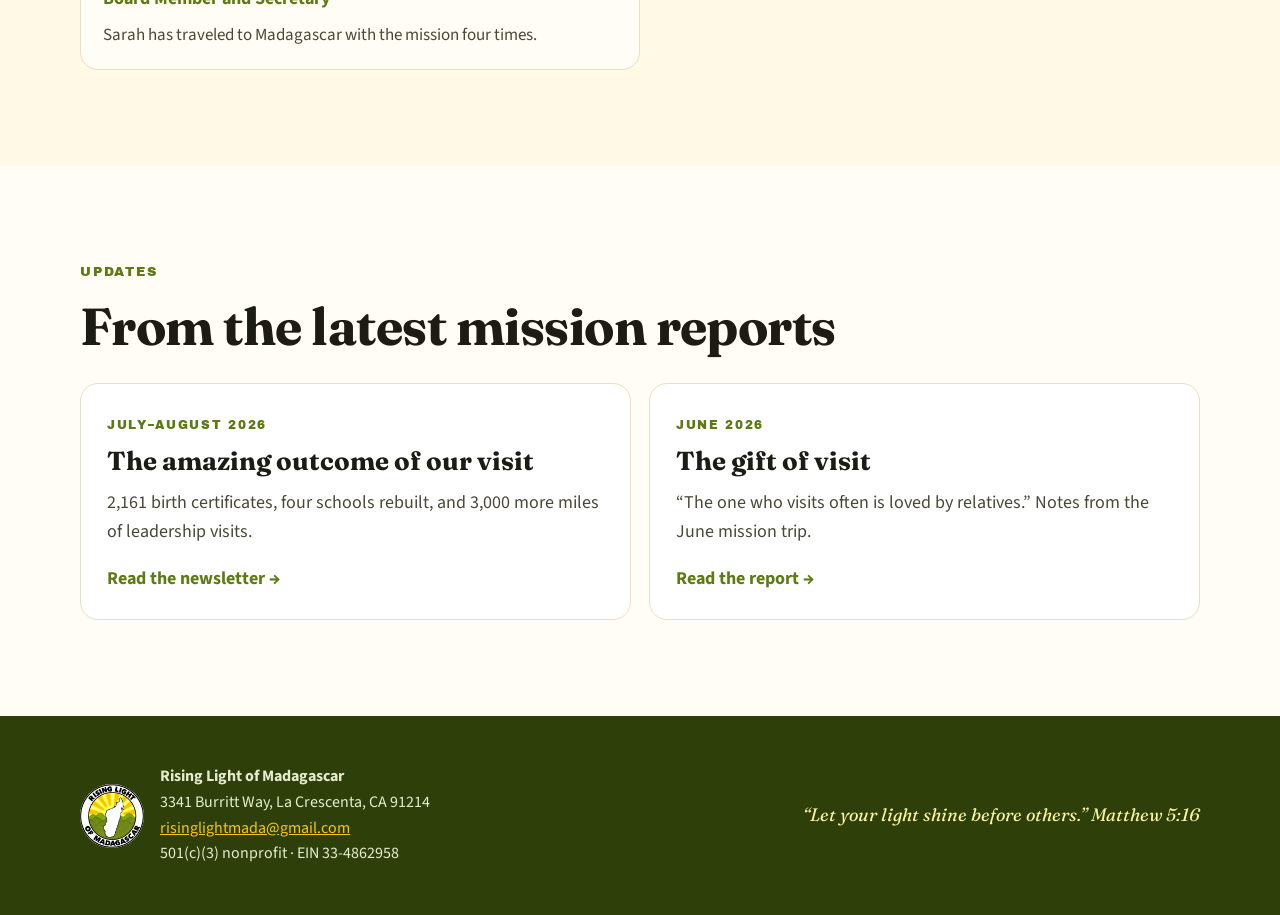
==== commit 990f8ac8: "Edmond and Arlette's last name is Razafimanantsoa" ====
--- a/index.html
+++ b/index.html
@@ -270,12 +270,12 @@
     <div class="founders">
       <article class="founder" data-slot="edmond">
         <div class="founder-img" data-initials="ER"></div>
-        <h3>Pastor Edmond Razafinamatsonaina</h3>
+        <h3>Pastor Edmond Razafimanantsoa</h3>
         <p>Born in Ivato Centre and raised in Fianarantsoa, Edmond leads the work on the ground. He serves on his denomination’s national committee for theological education and speaks at pastors’ conferences across the country, preaching in his own tribal language when he comes home.</p>
       </article>
       <article class="founder" data-slot="arlette">
         <div class="founder-img" data-initials="AR"></div>
-        <h3>Pastor Arlette Razafinamatsonaina</h3>
+        <h3>Pastor Arlette Razafimanantsoa</h3>
         <p>Arlette co-leads the mission, teaches and preaches on every trip, and keeps partners in the United States connected through reports and newsletters. One of today’s presbytery leaders was her seminary student thirty years ago.</p>
       </article>
       <article class="founder" data-slot="nomena">
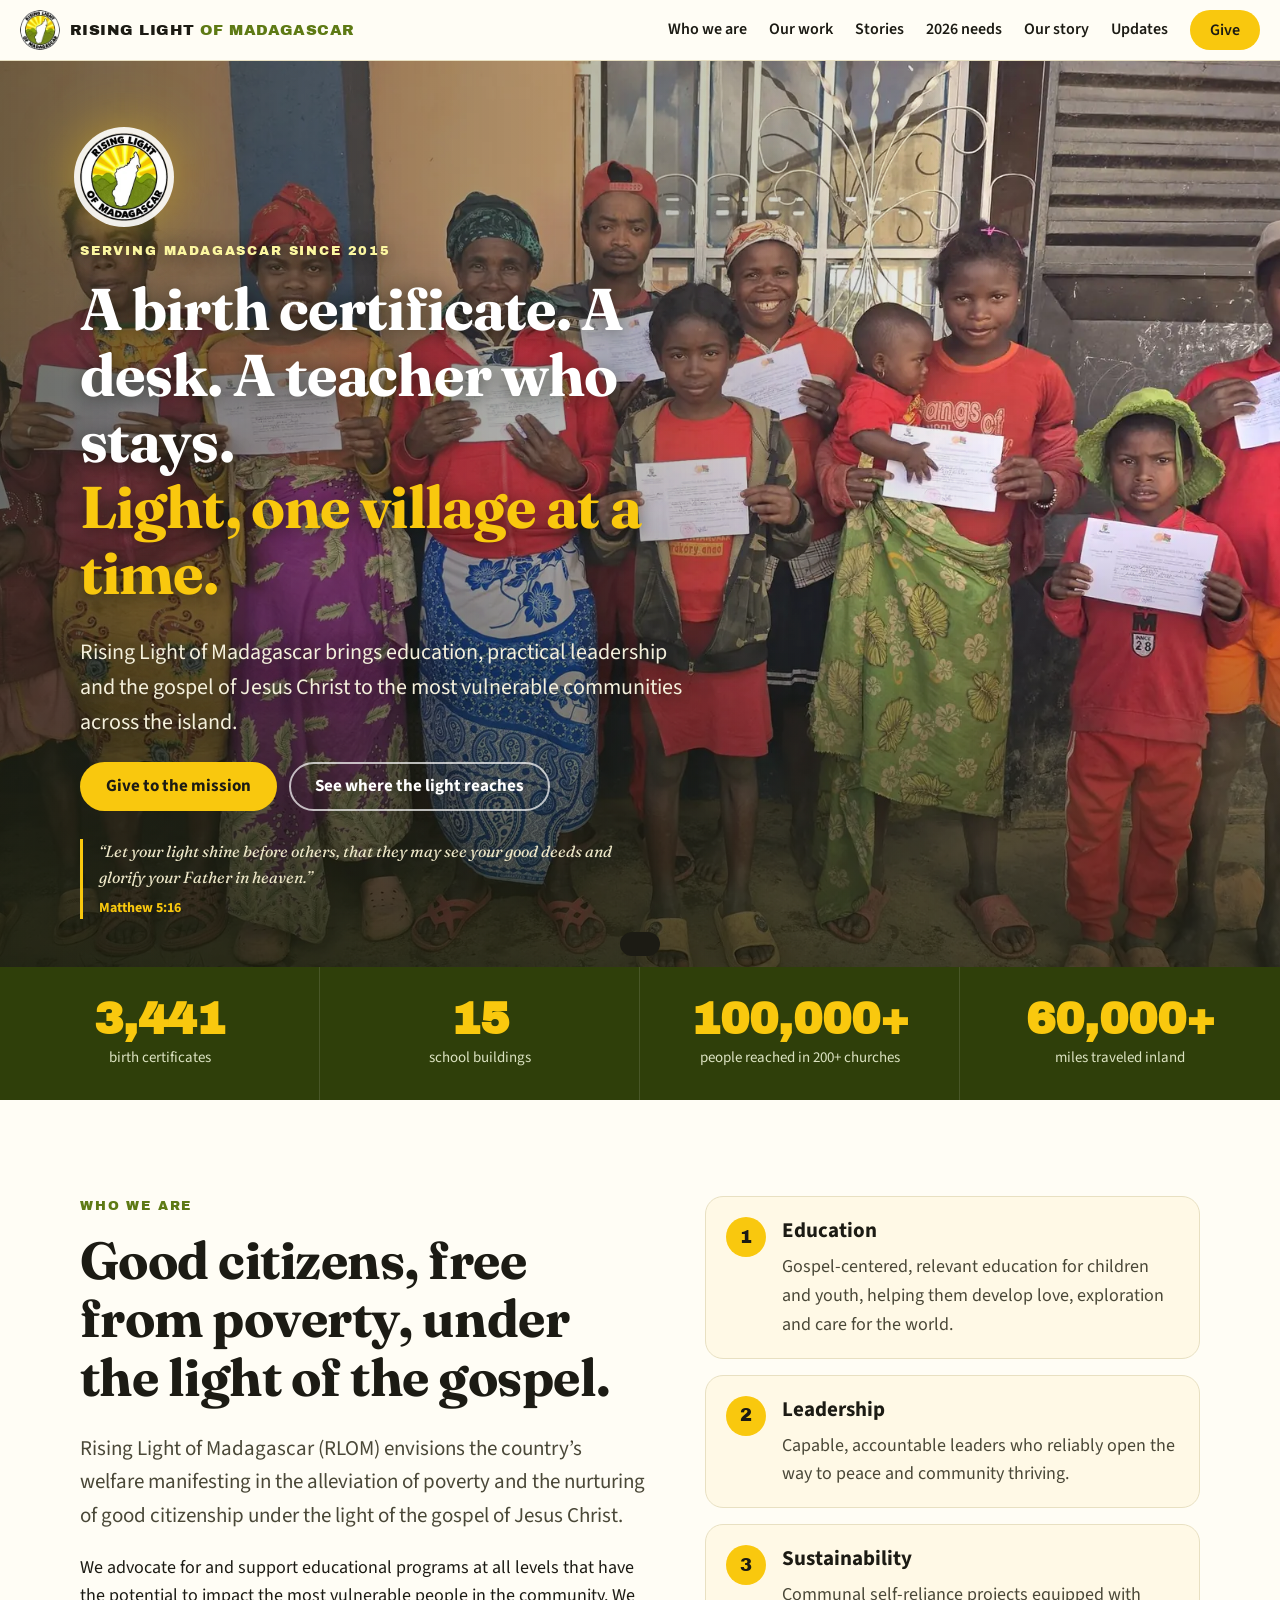
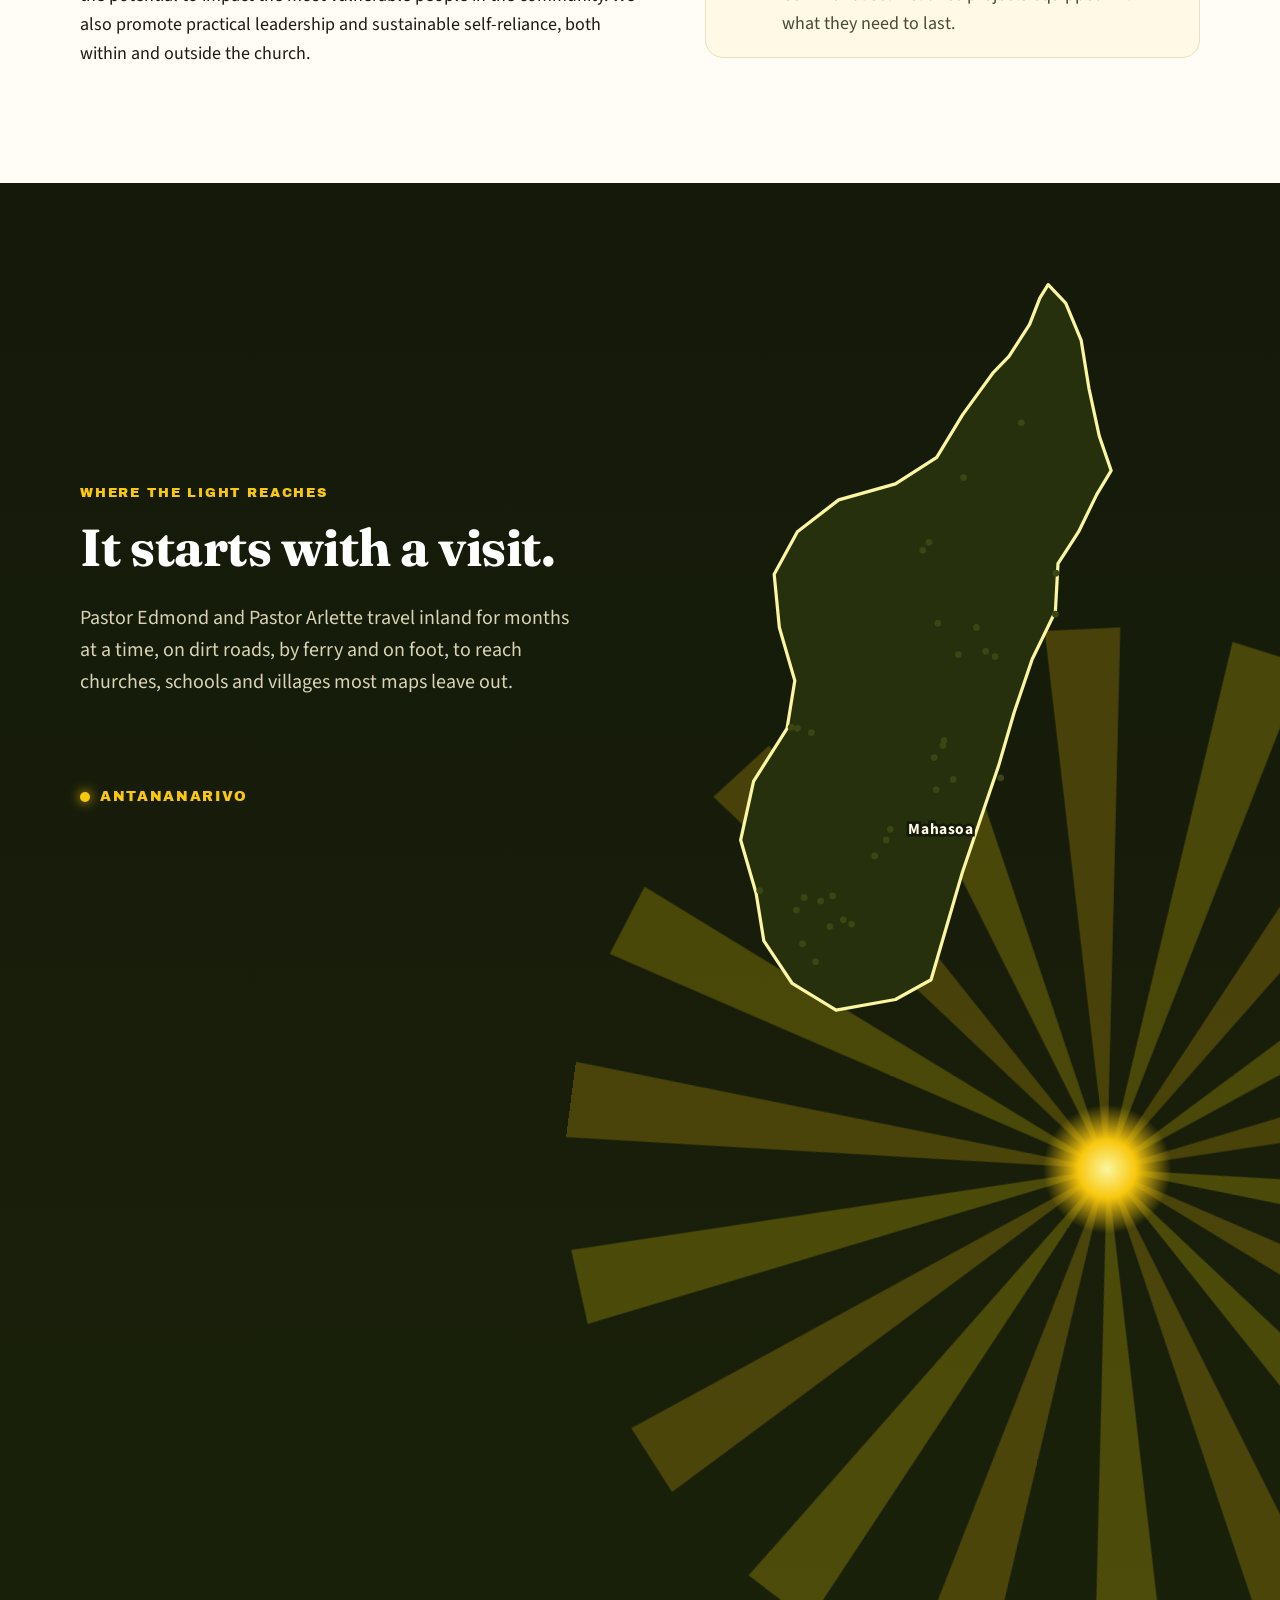
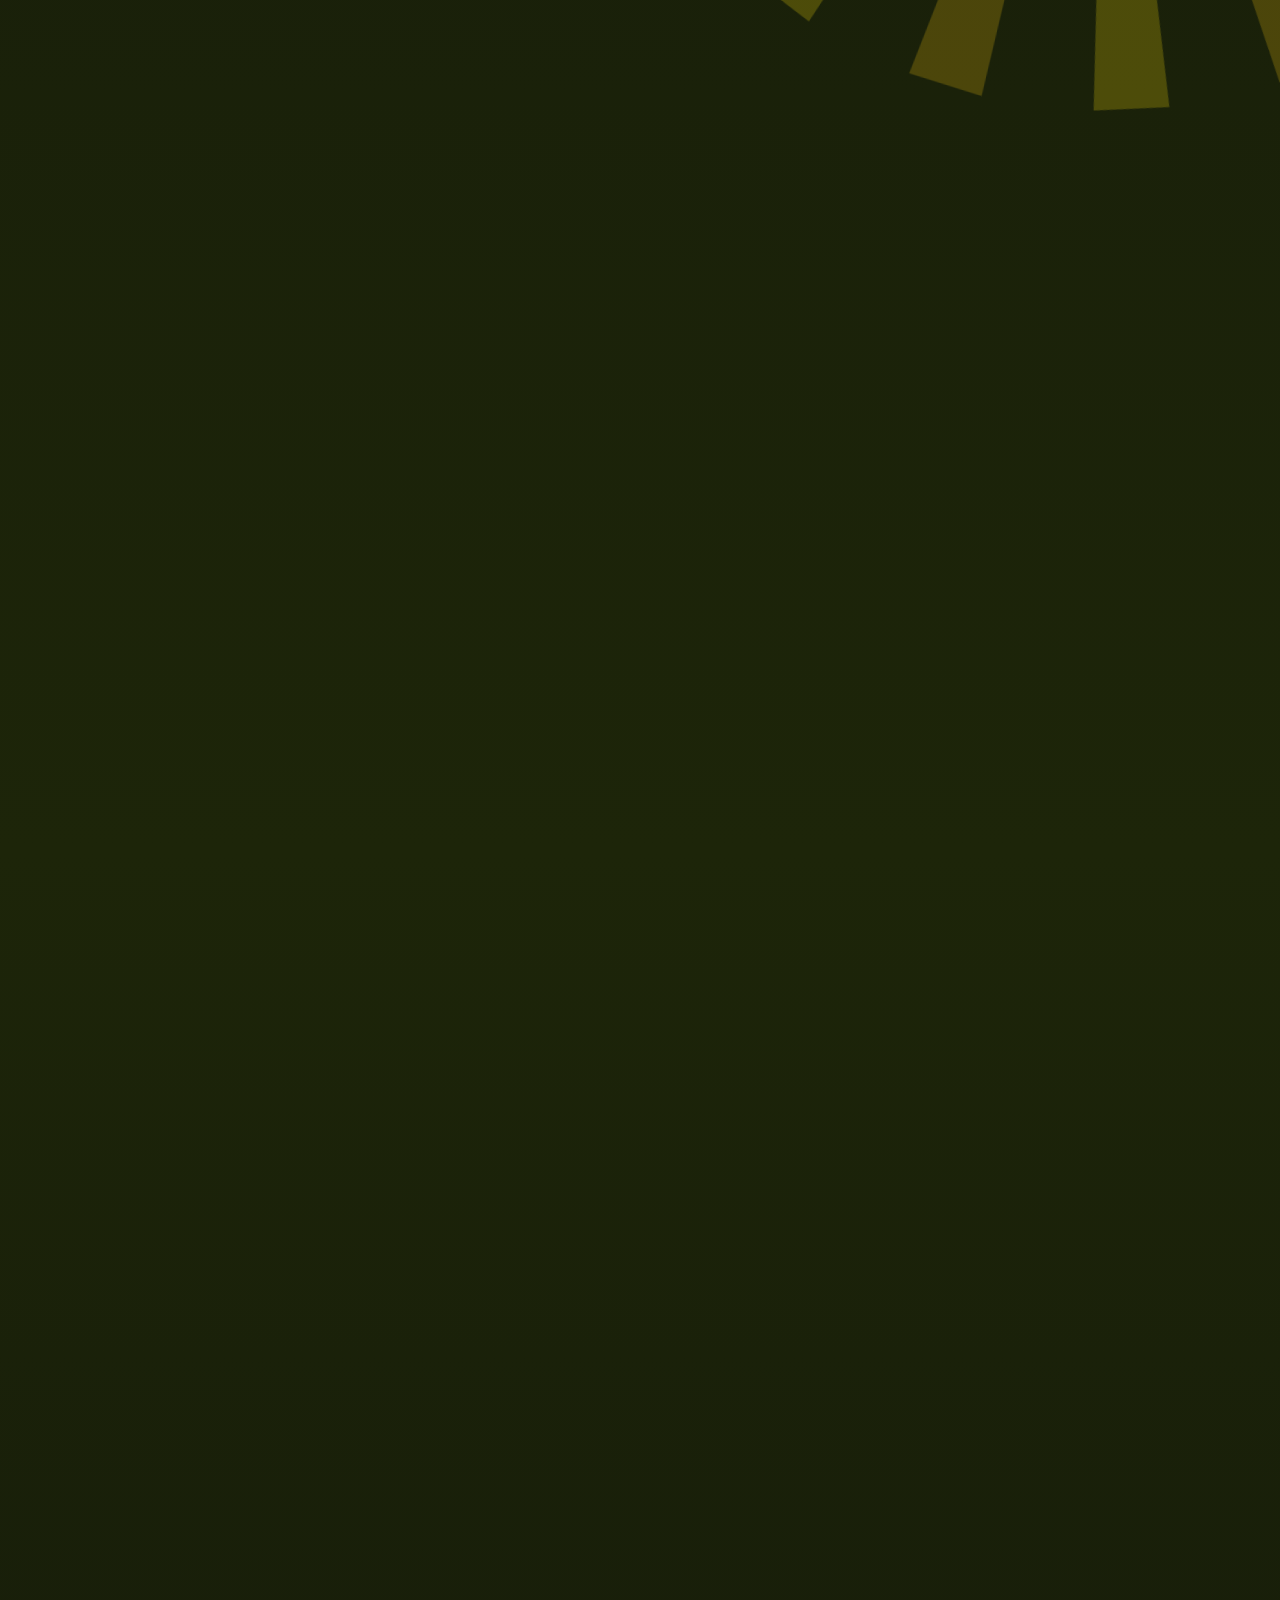
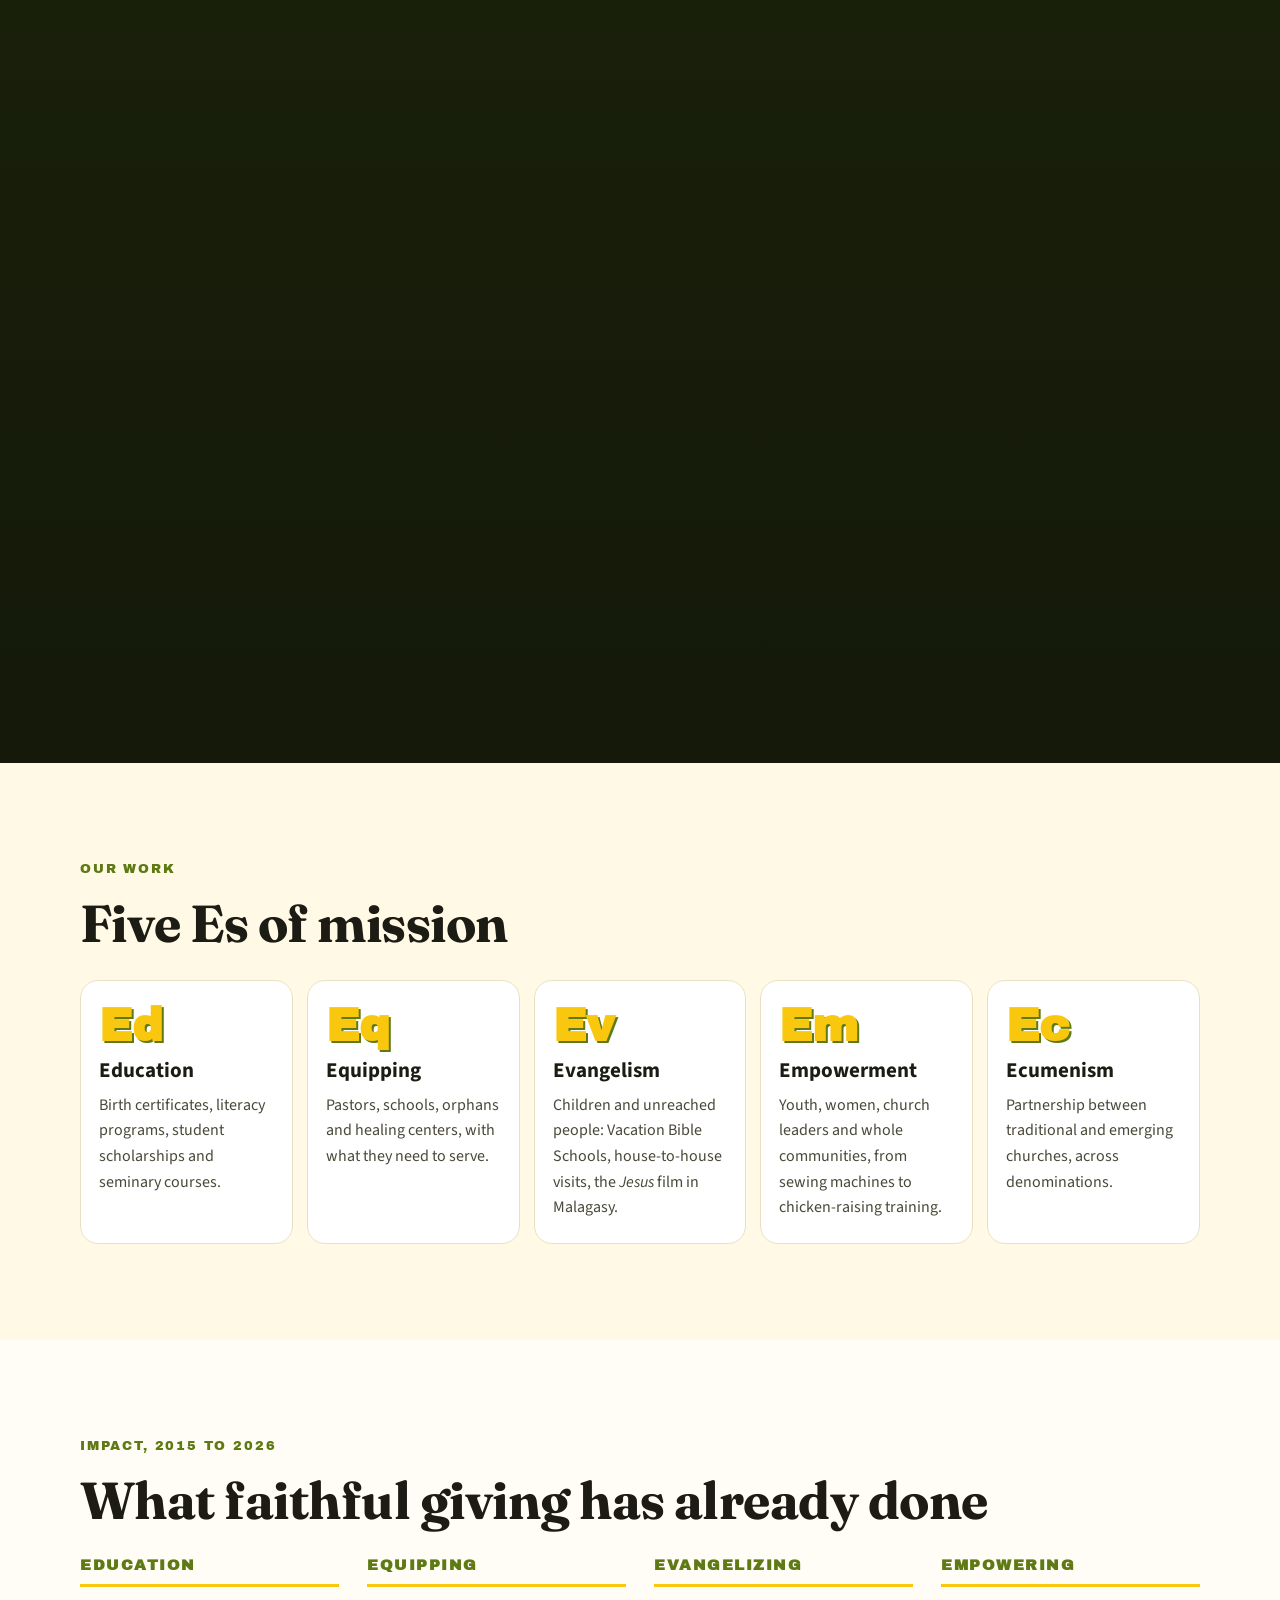
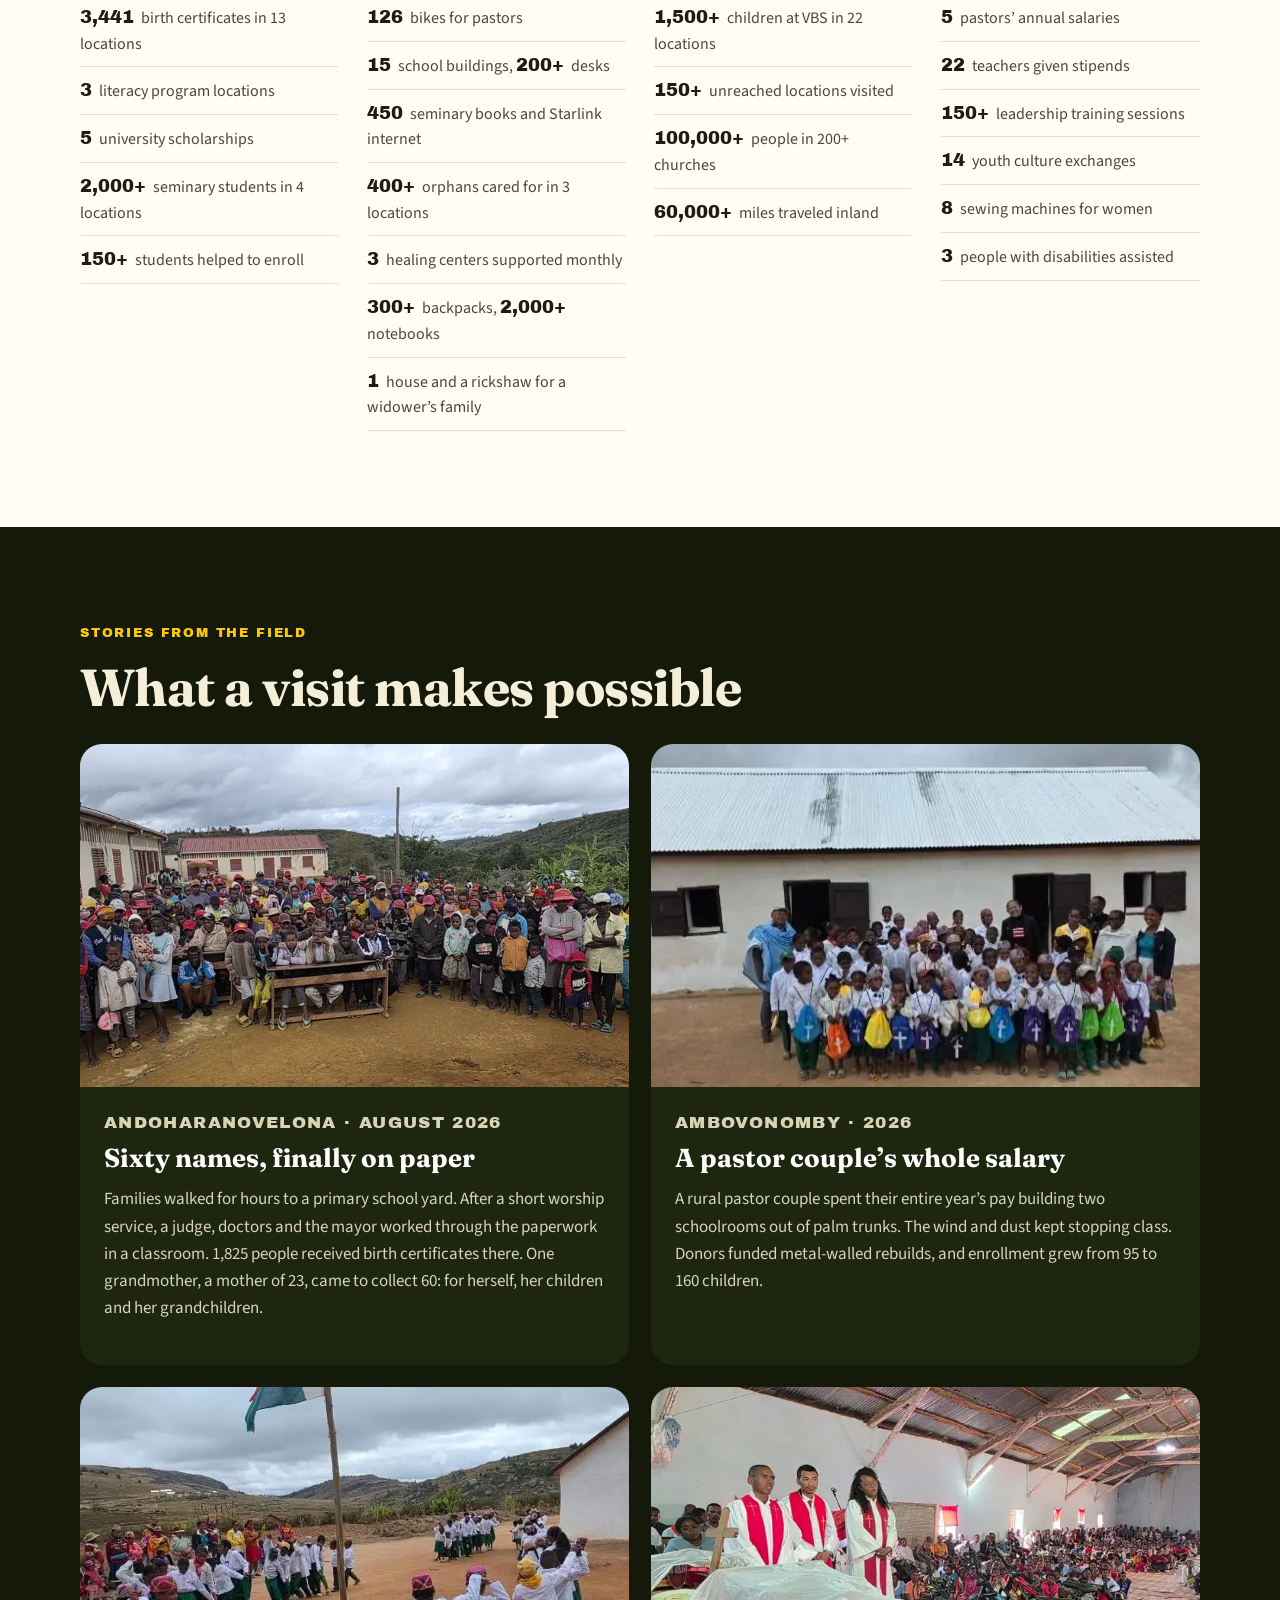
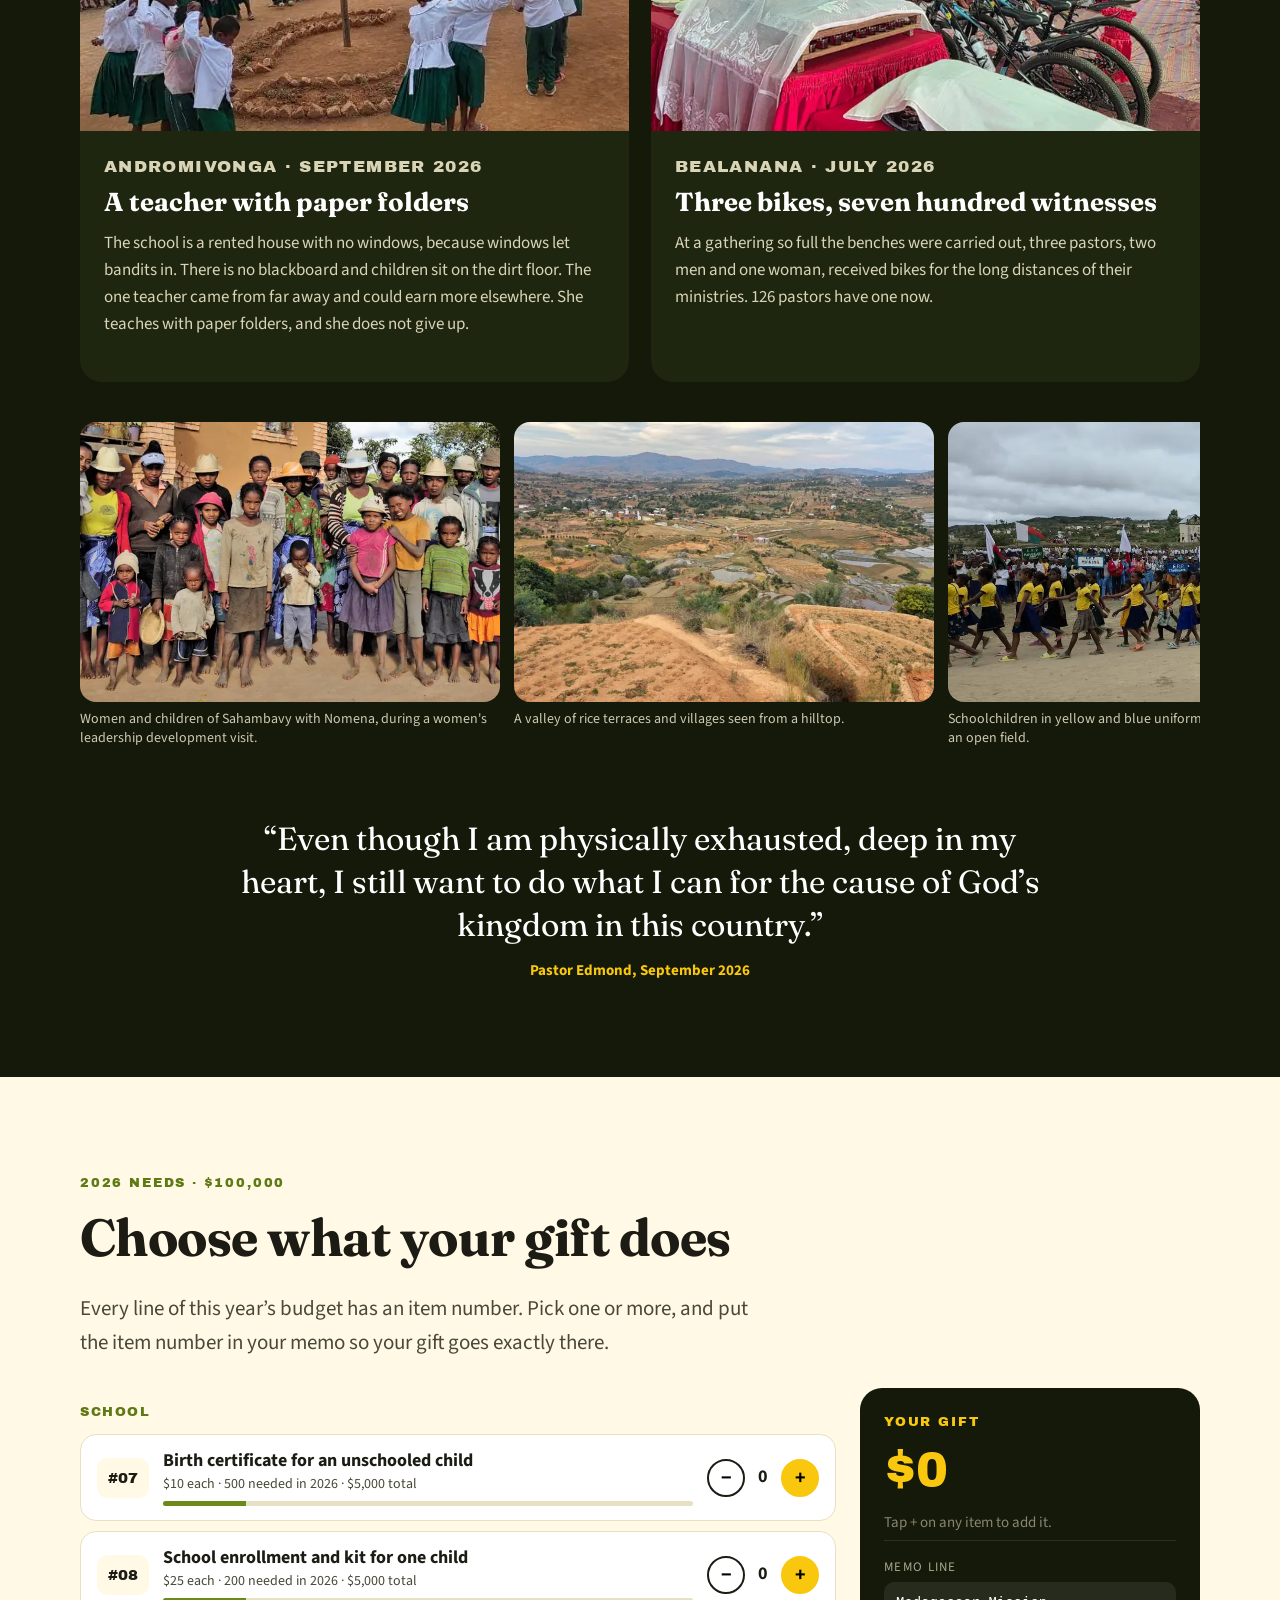
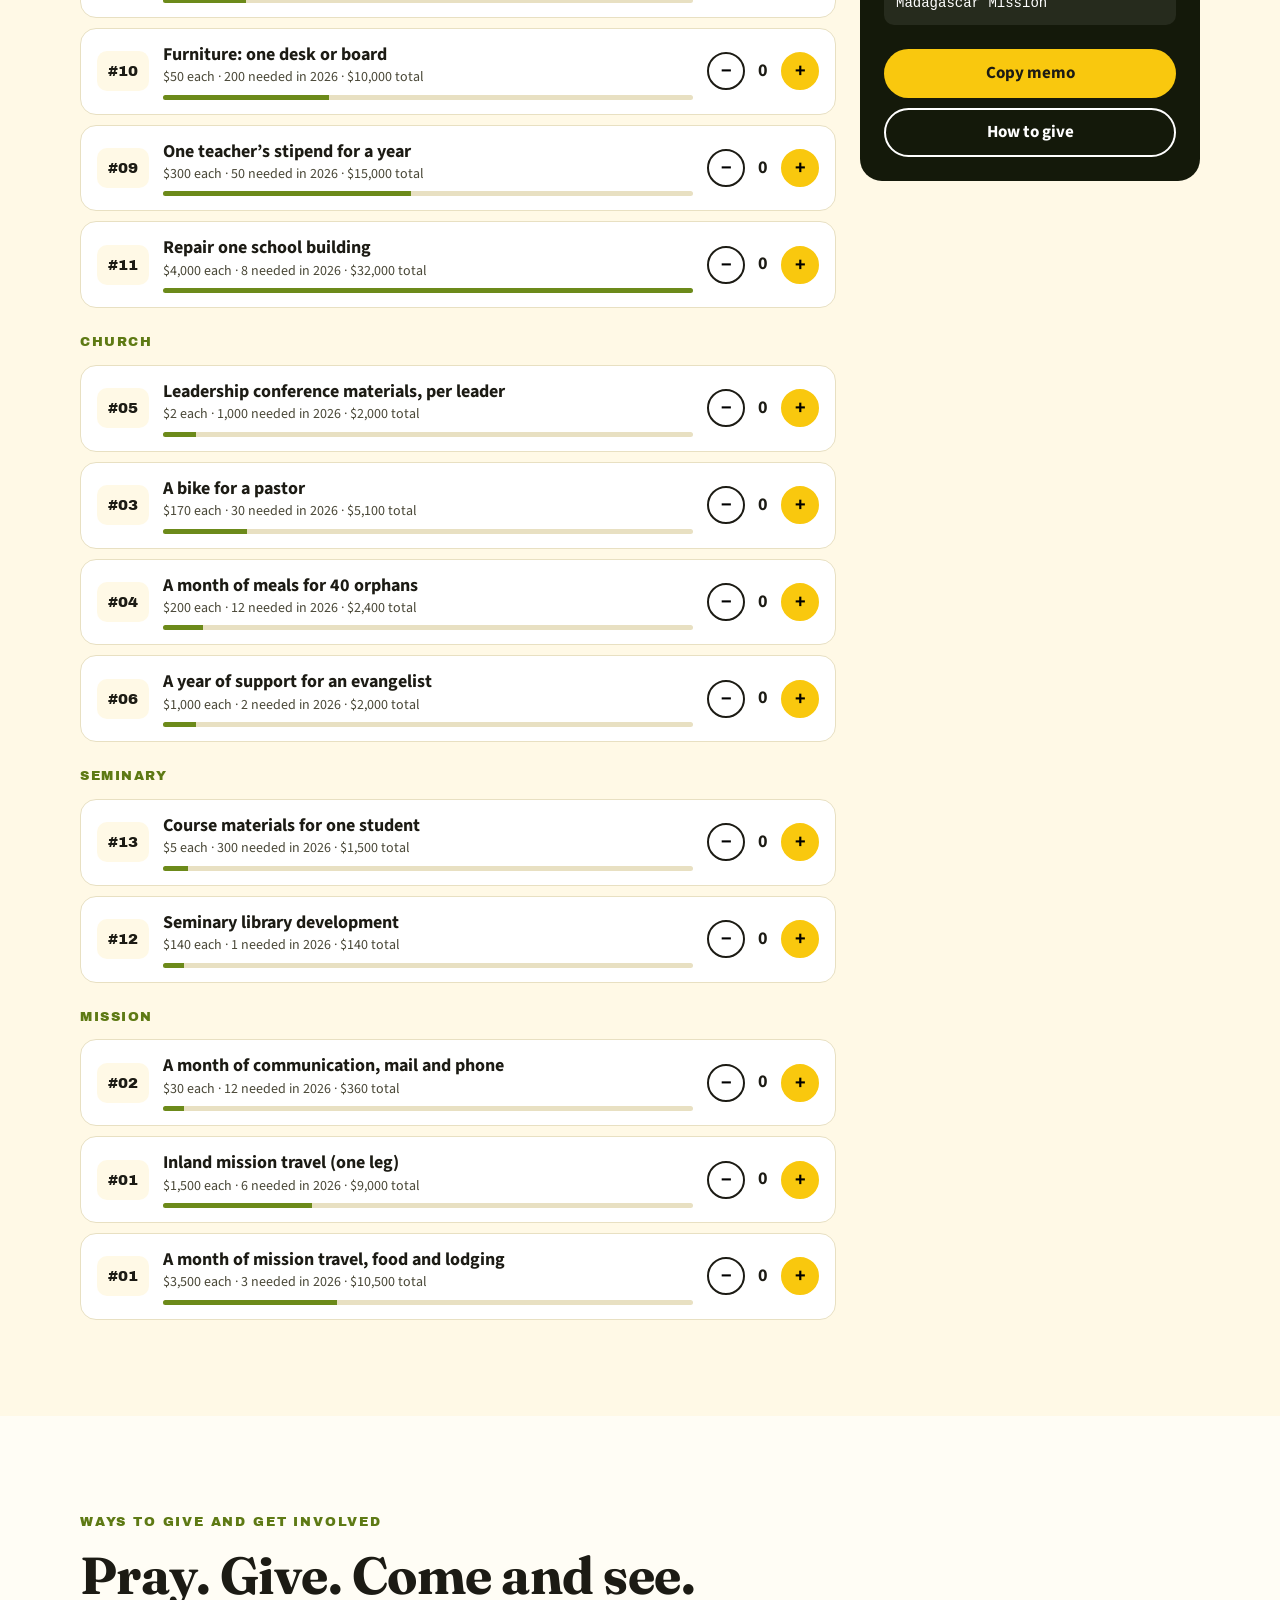
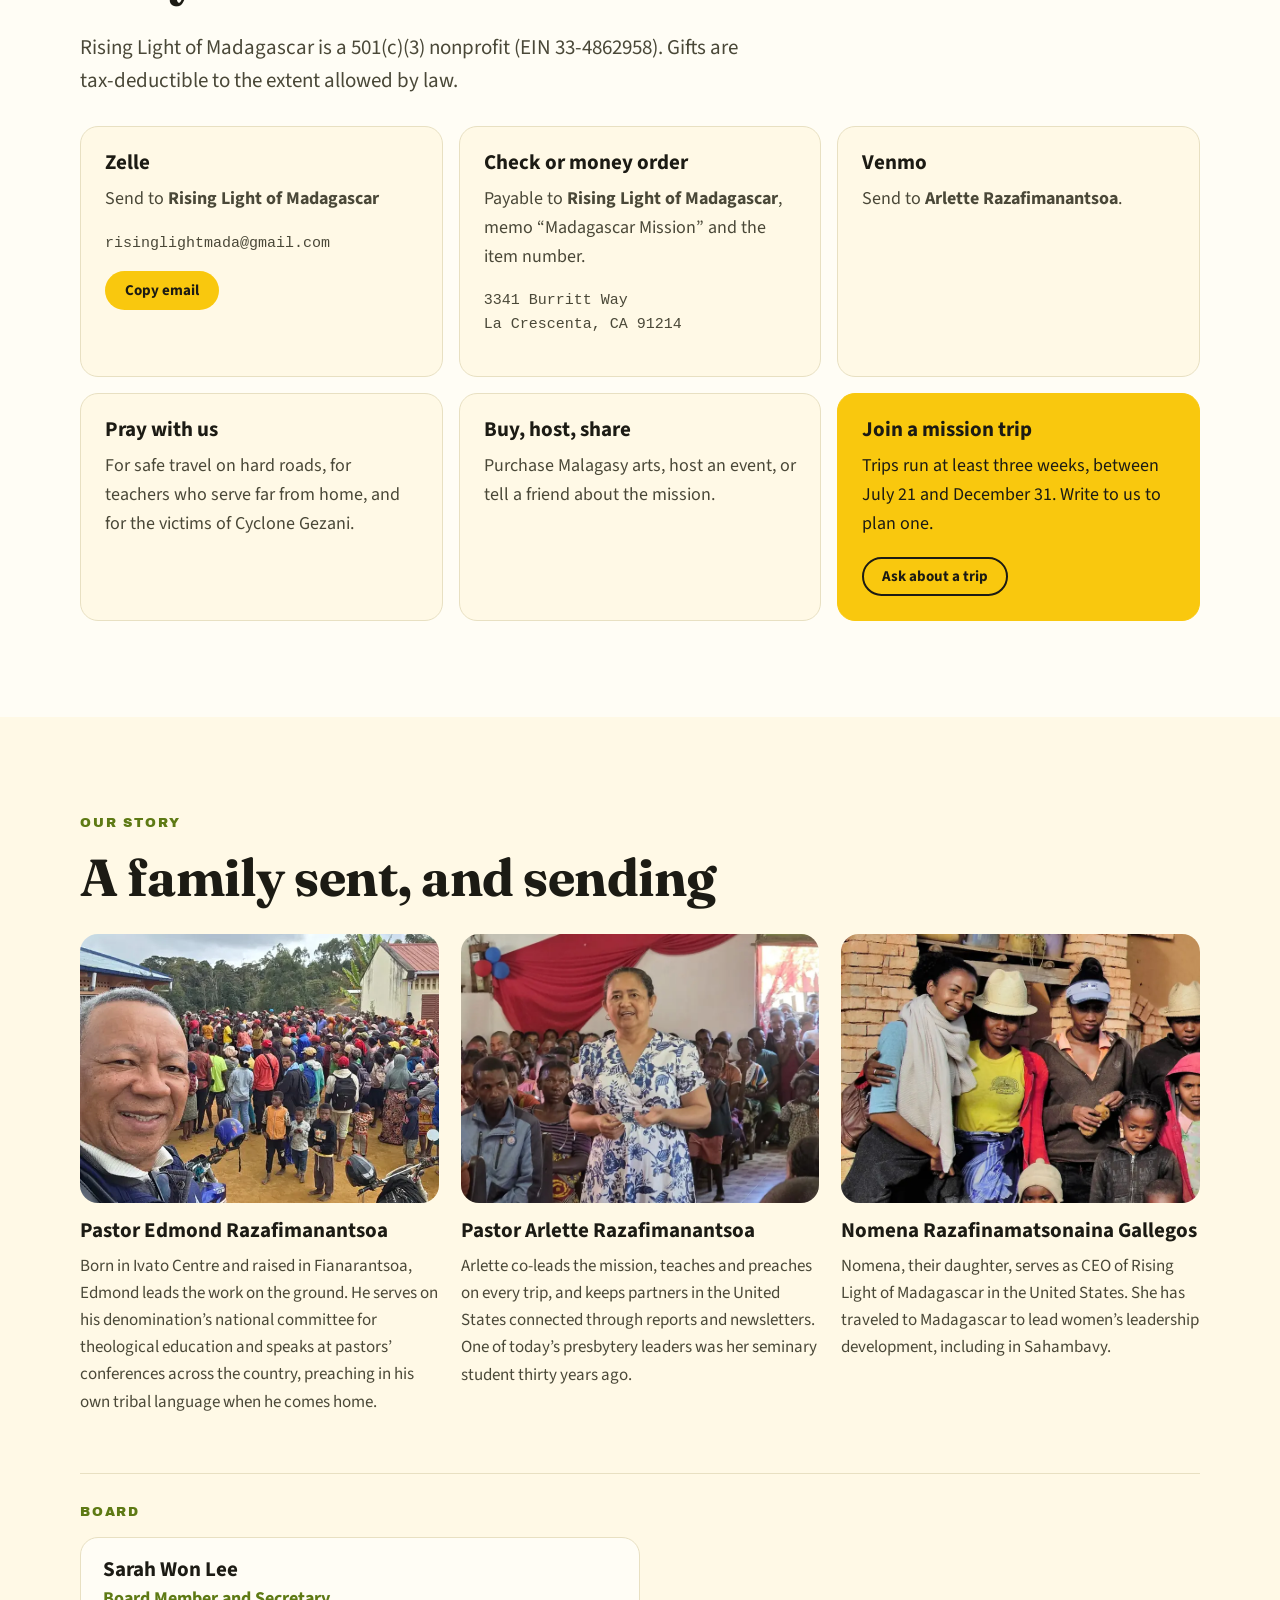
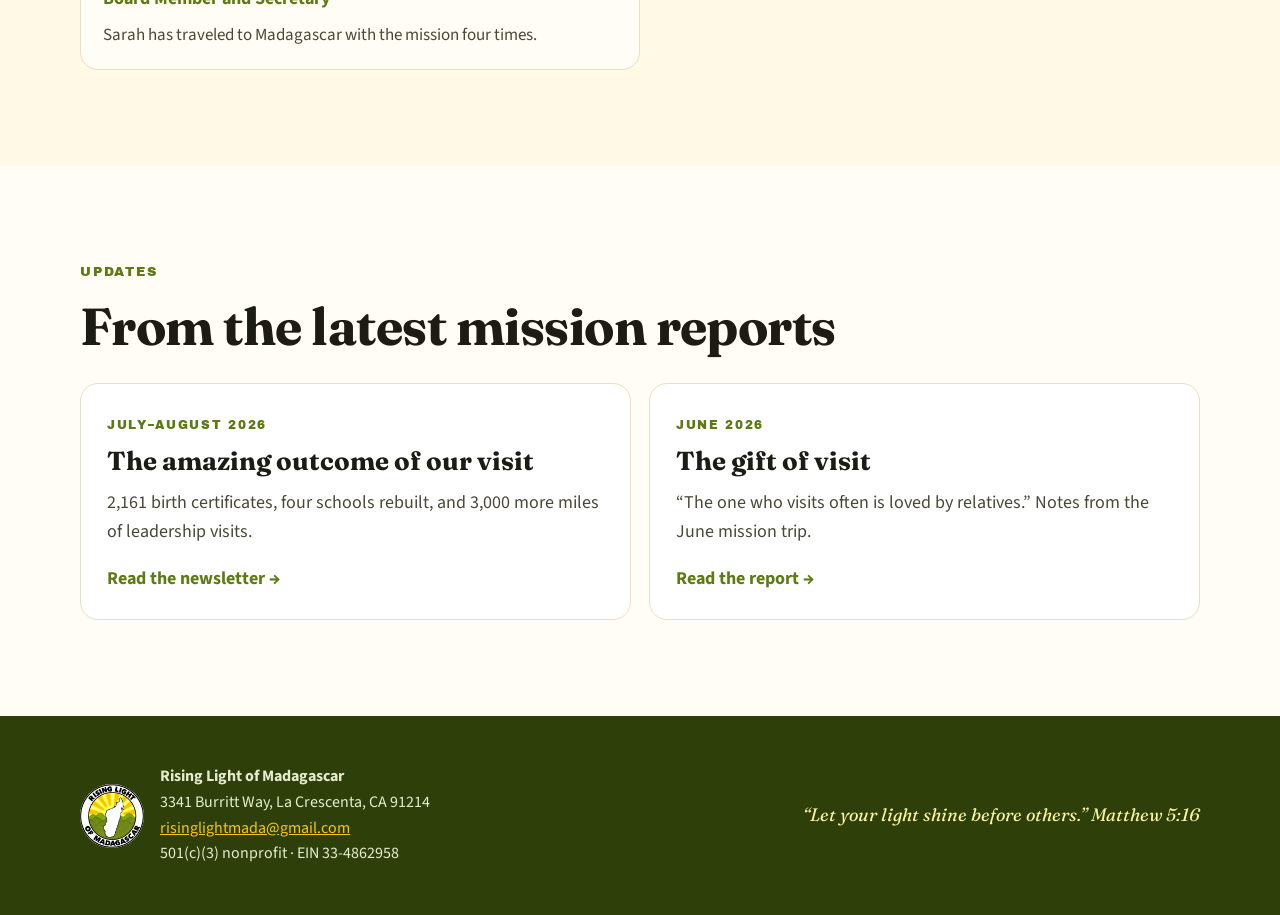
==== commit 2d7fb6a3: "Round favicon: logo circle only, transparent corners" ====
--- a/index.html
+++ b/index.html
@@ -5,7 +5,9 @@
 <meta name="viewport" content="width=device-width, initial-scale=1">
 <title>Rising Light of Madagascar</title>
 <meta name="description" content="Rising Light of Madagascar brings education, dignity and the light of the gospel to the most vulnerable communities in Madagascar.">
-<link rel="icon" type="image/png" href="assets/favicon-64.png">
+<link rel="icon" type="image/png" sizes="32x32" href="assets/favicon-32.png">
+<link rel="icon" type="image/png" sizes="64x64" href="assets/favicon-64.png">
+<link rel="icon" type="image/png" sizes="192x192" href="assets/favicon-192.png">
 <link rel="apple-touch-icon" href="assets/logo.jpg">
 <link rel="preload" as="image" type="image/webp" href="assets/photos/opt/hero-mothers-certificates-1200.webp" media="(max-width:999px)" fetchpriority="high">
 <link rel="preload" as="image" type="image/webp" href="assets/photos/opt/hero-mothers-certificates-2000.webp" media="(min-width:1000px)" fetchpriority="high">
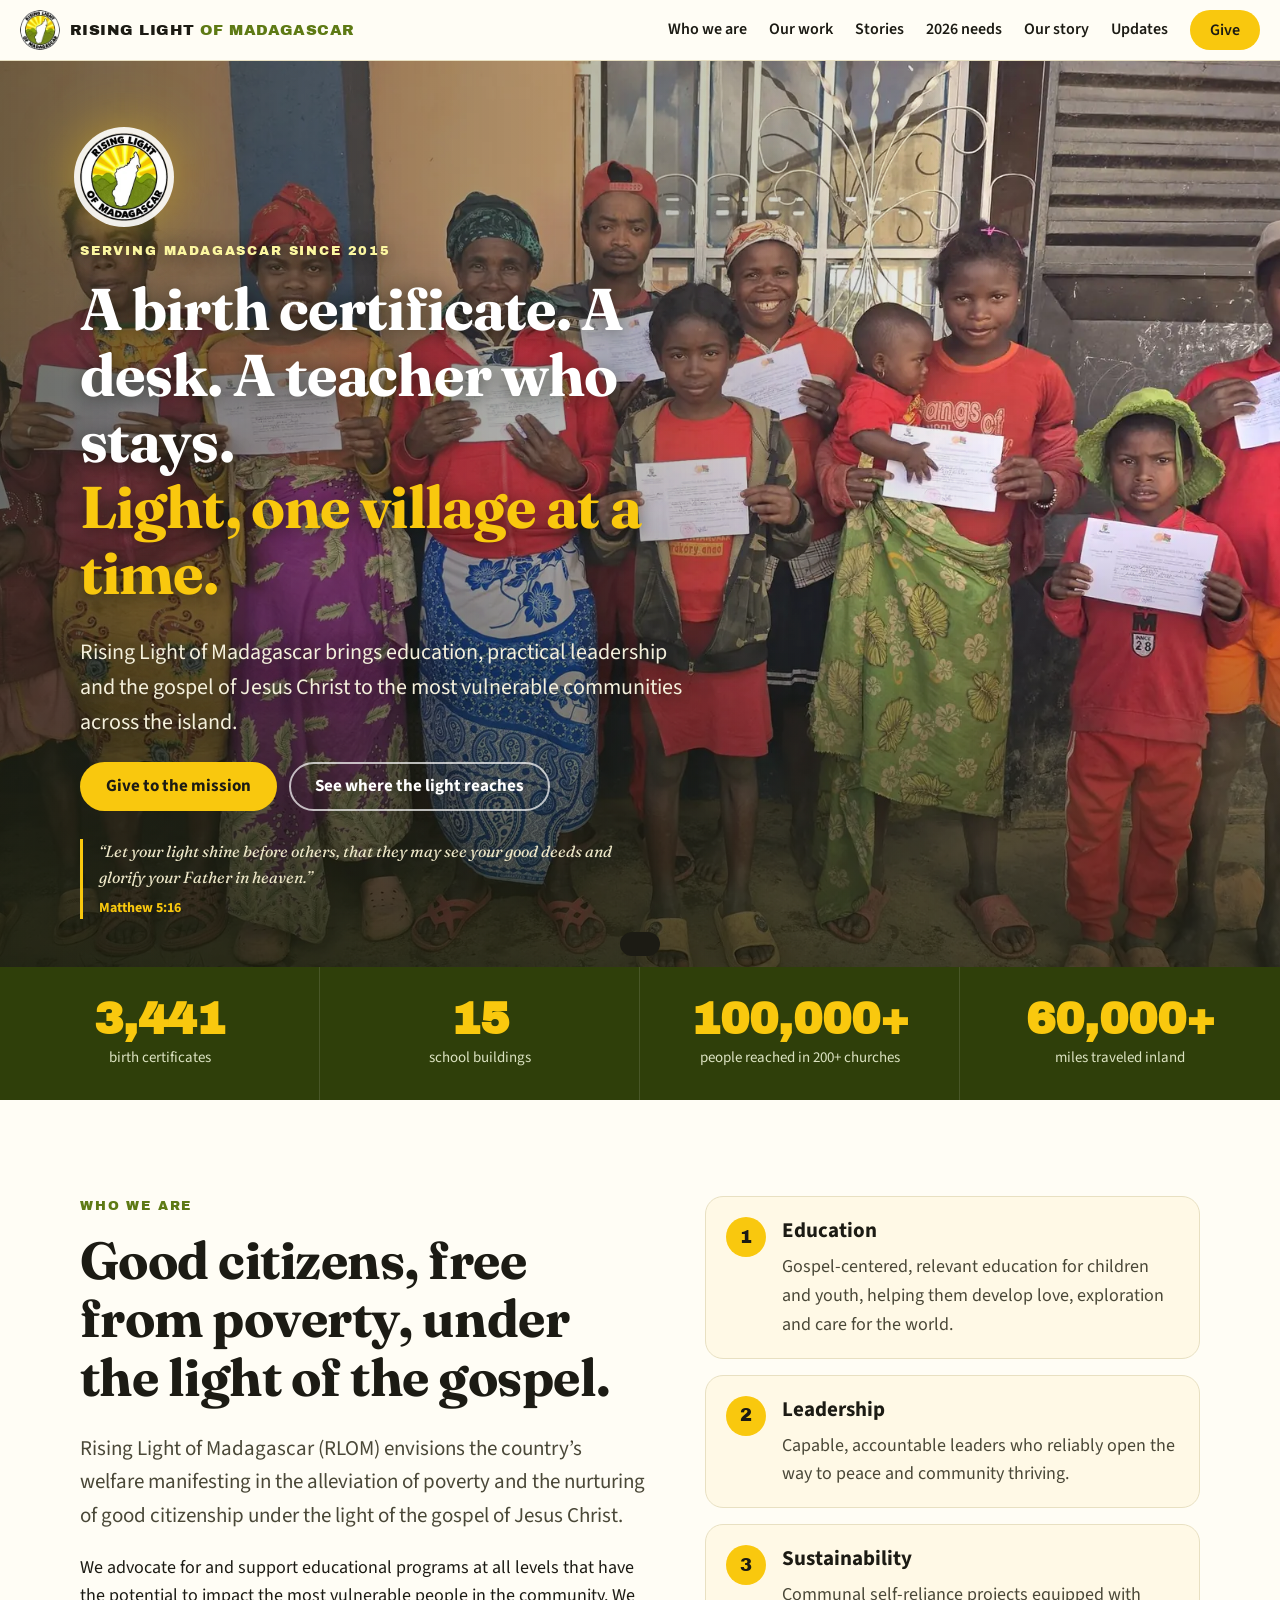
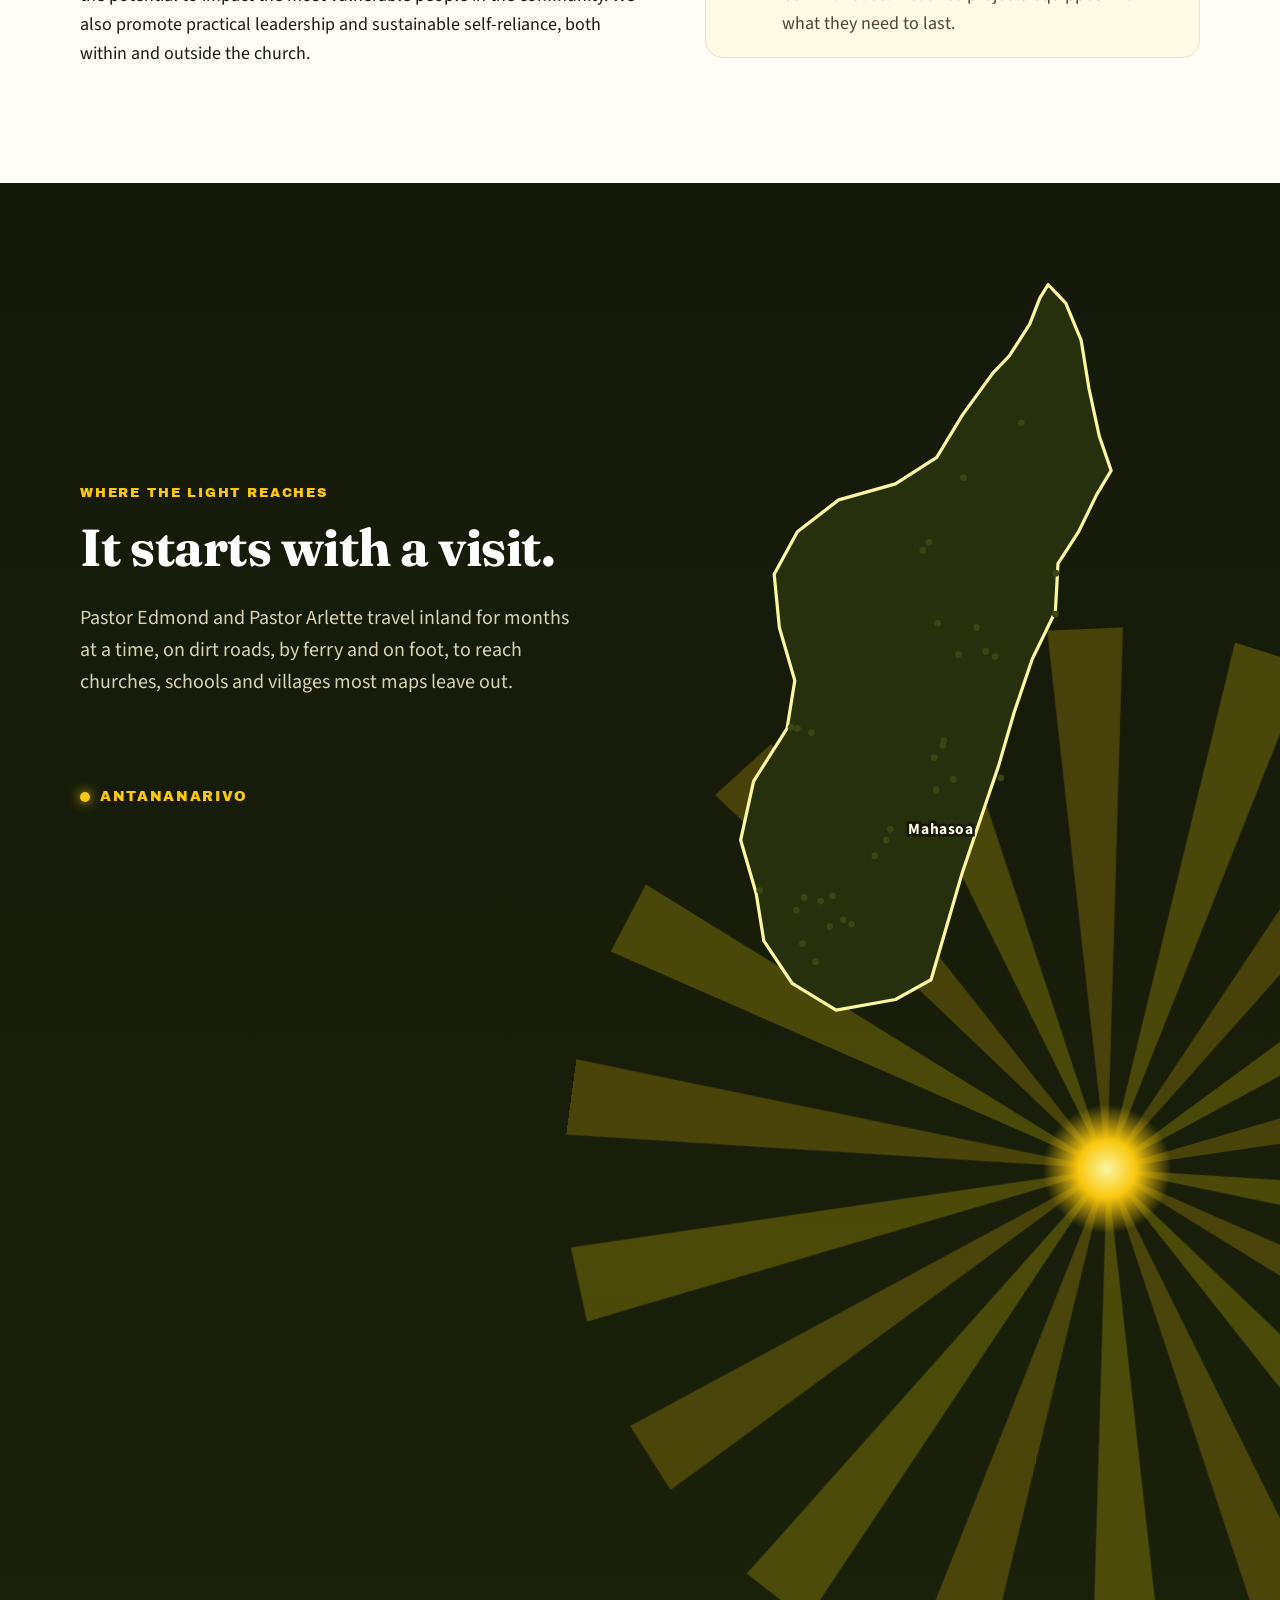
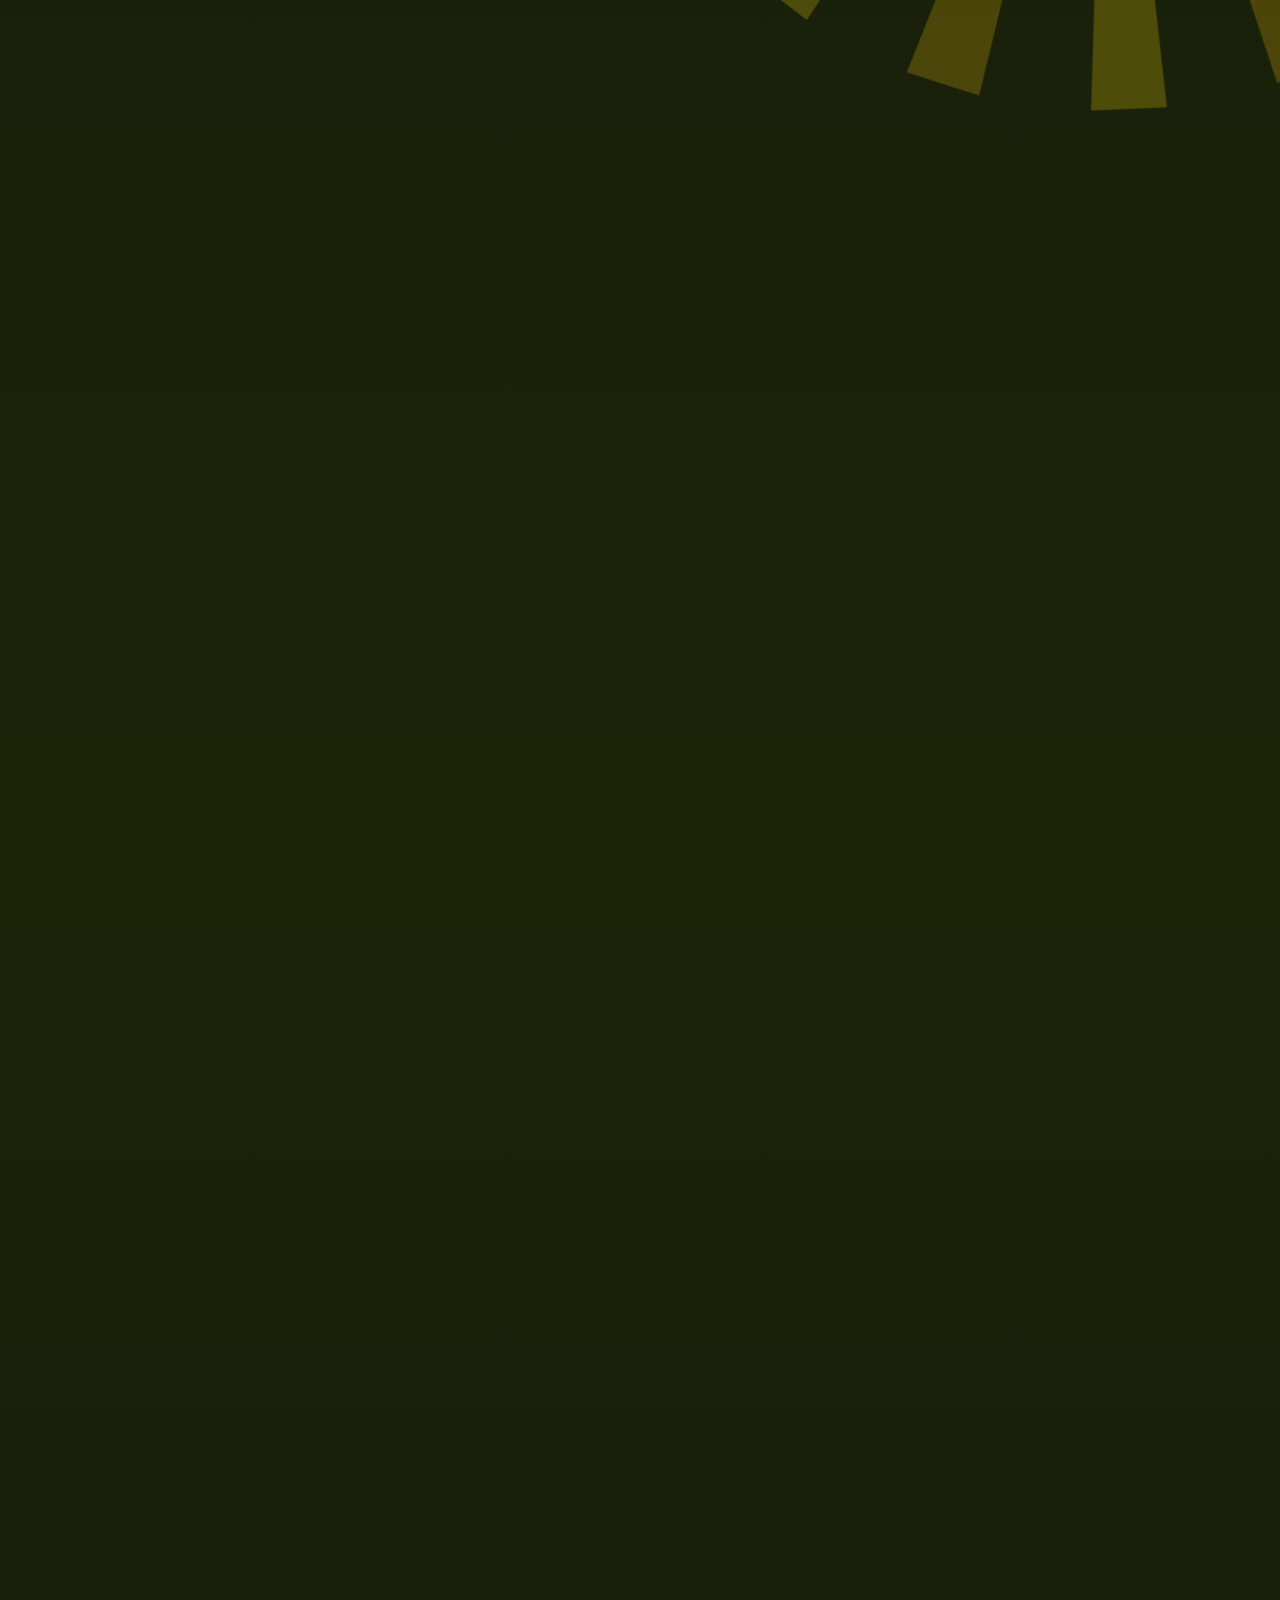
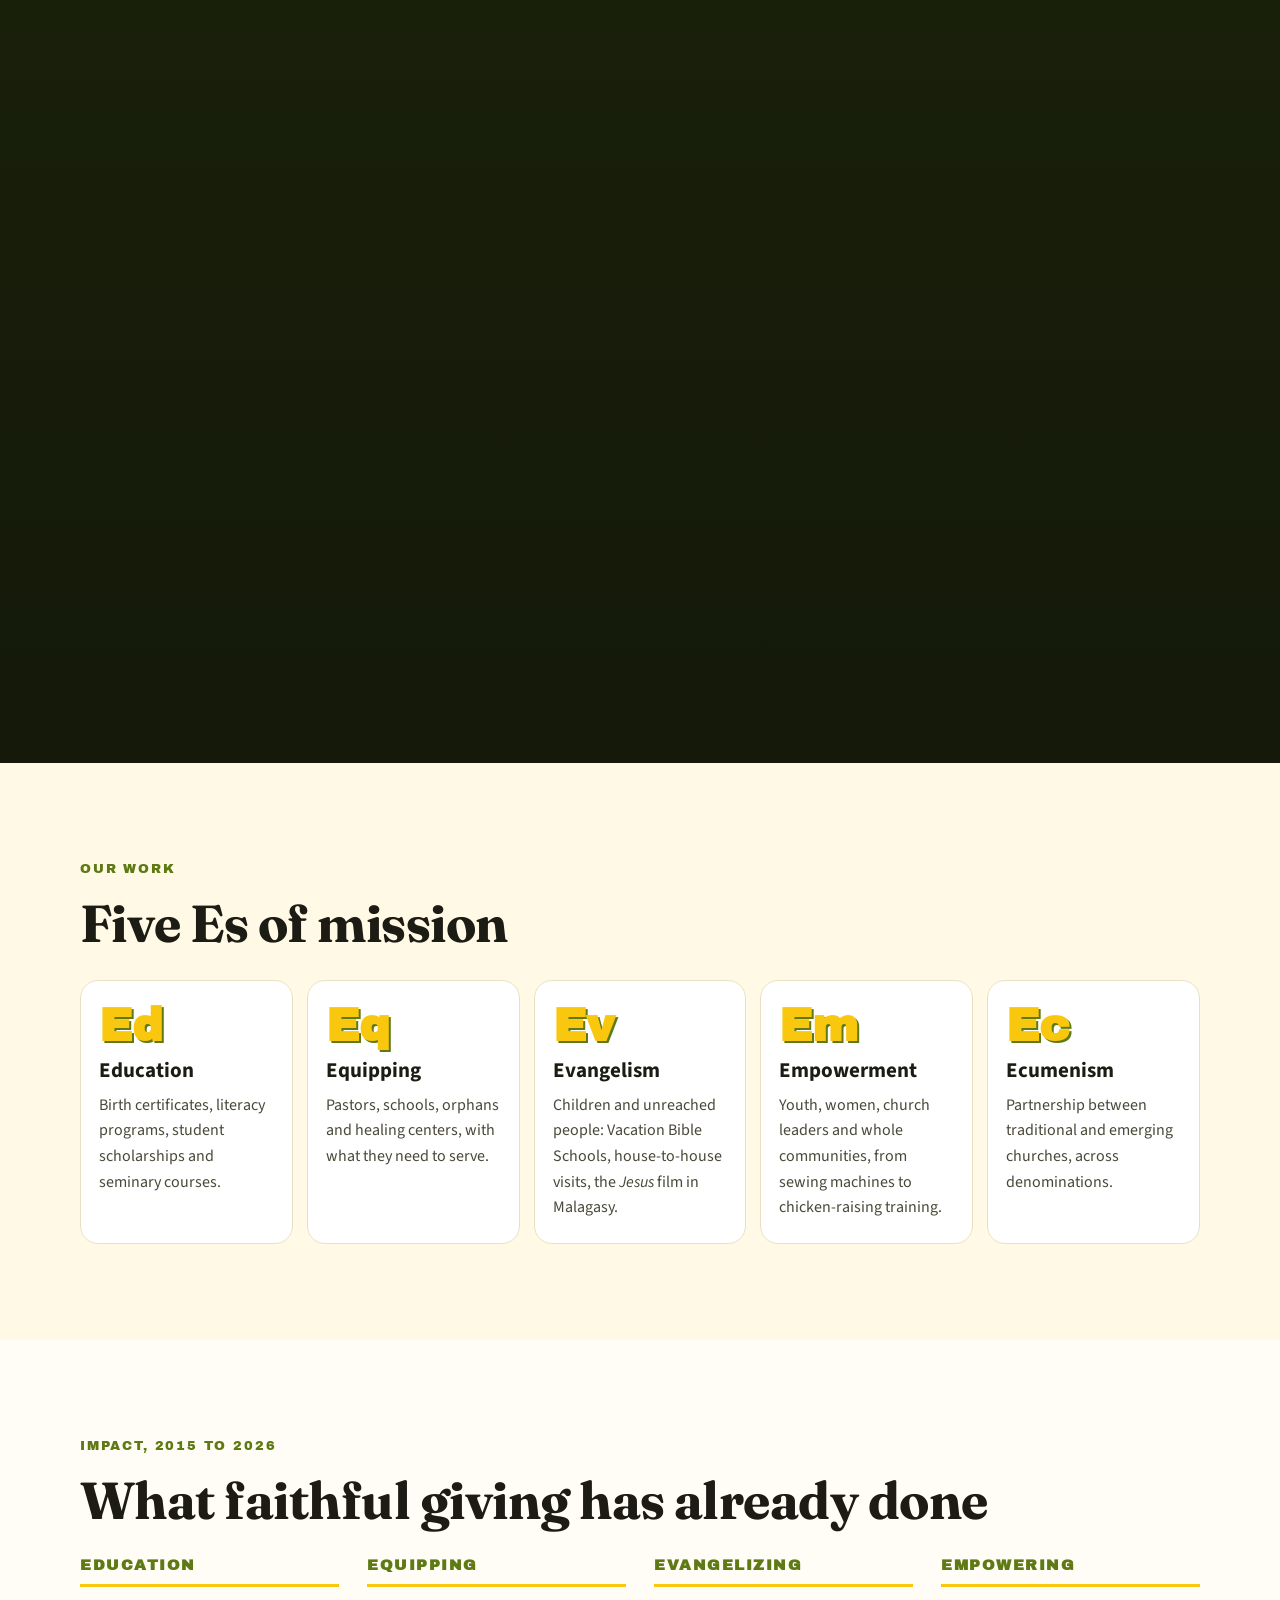
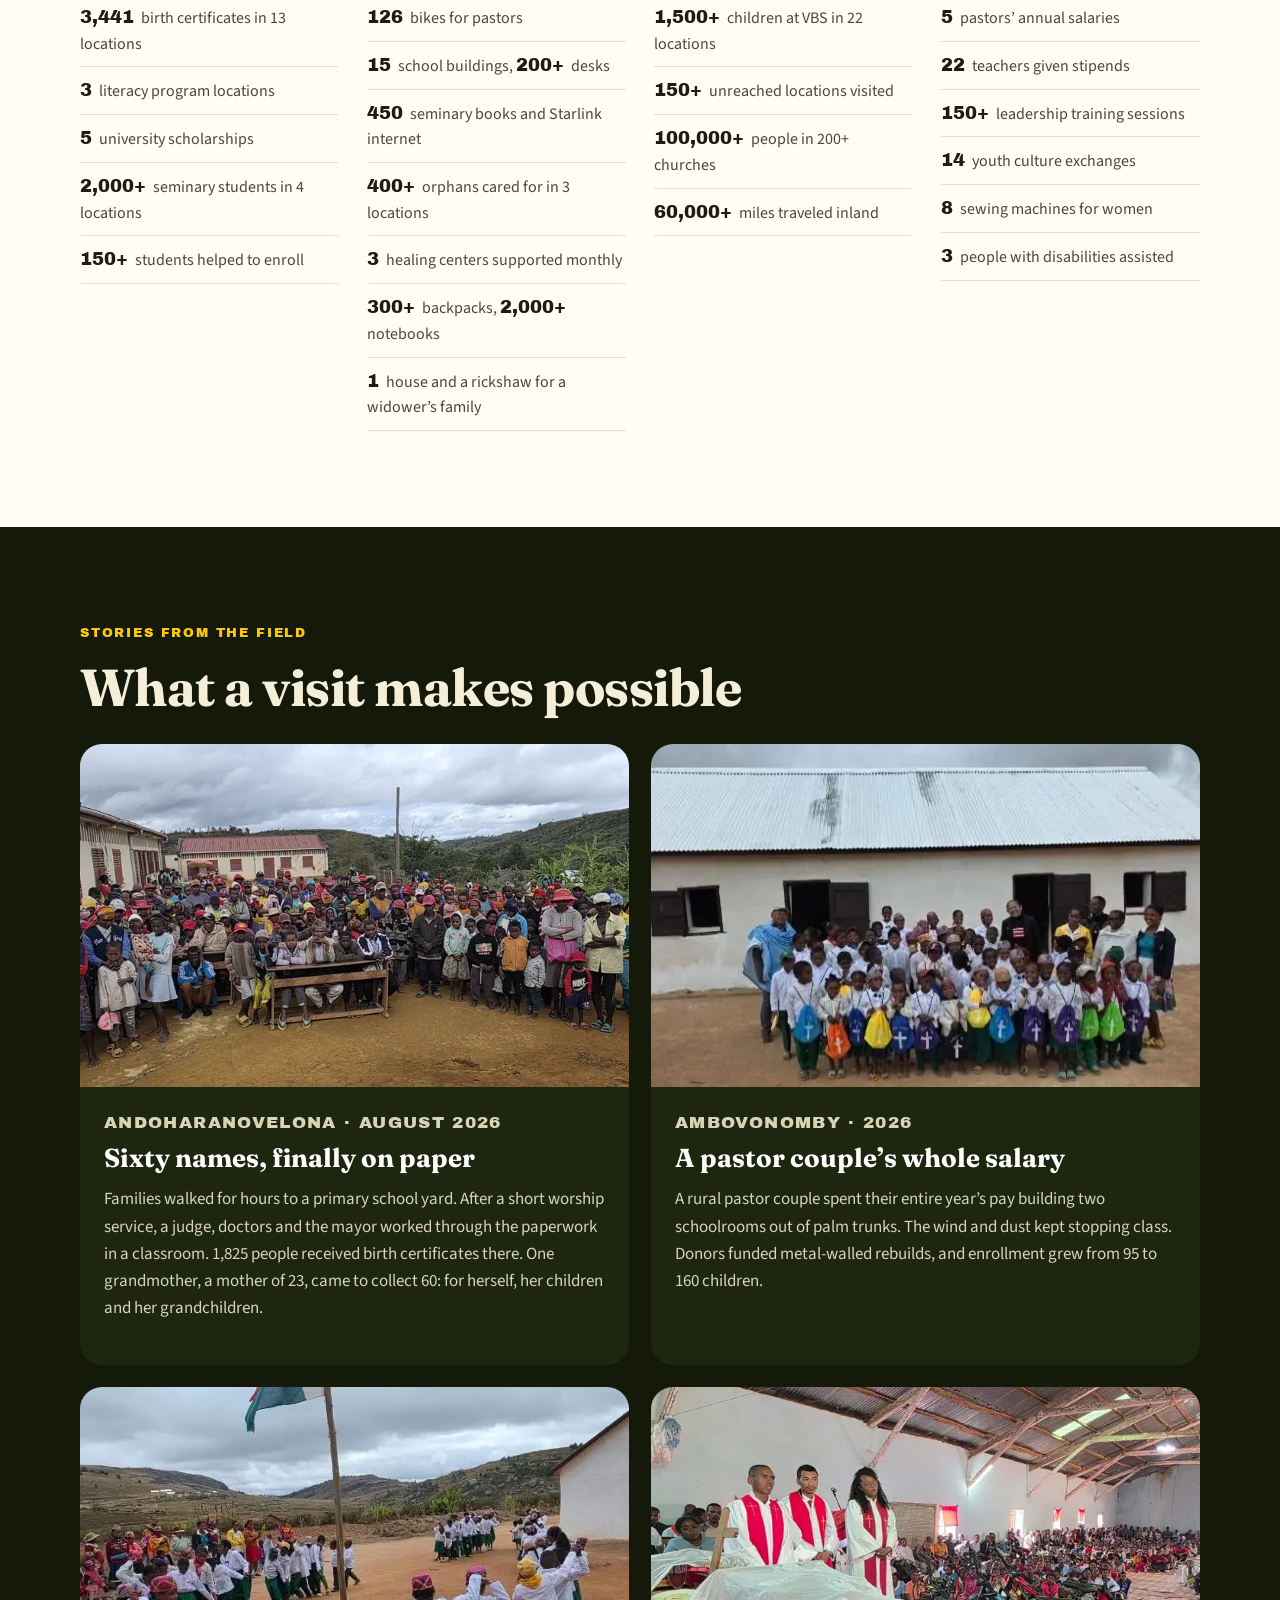
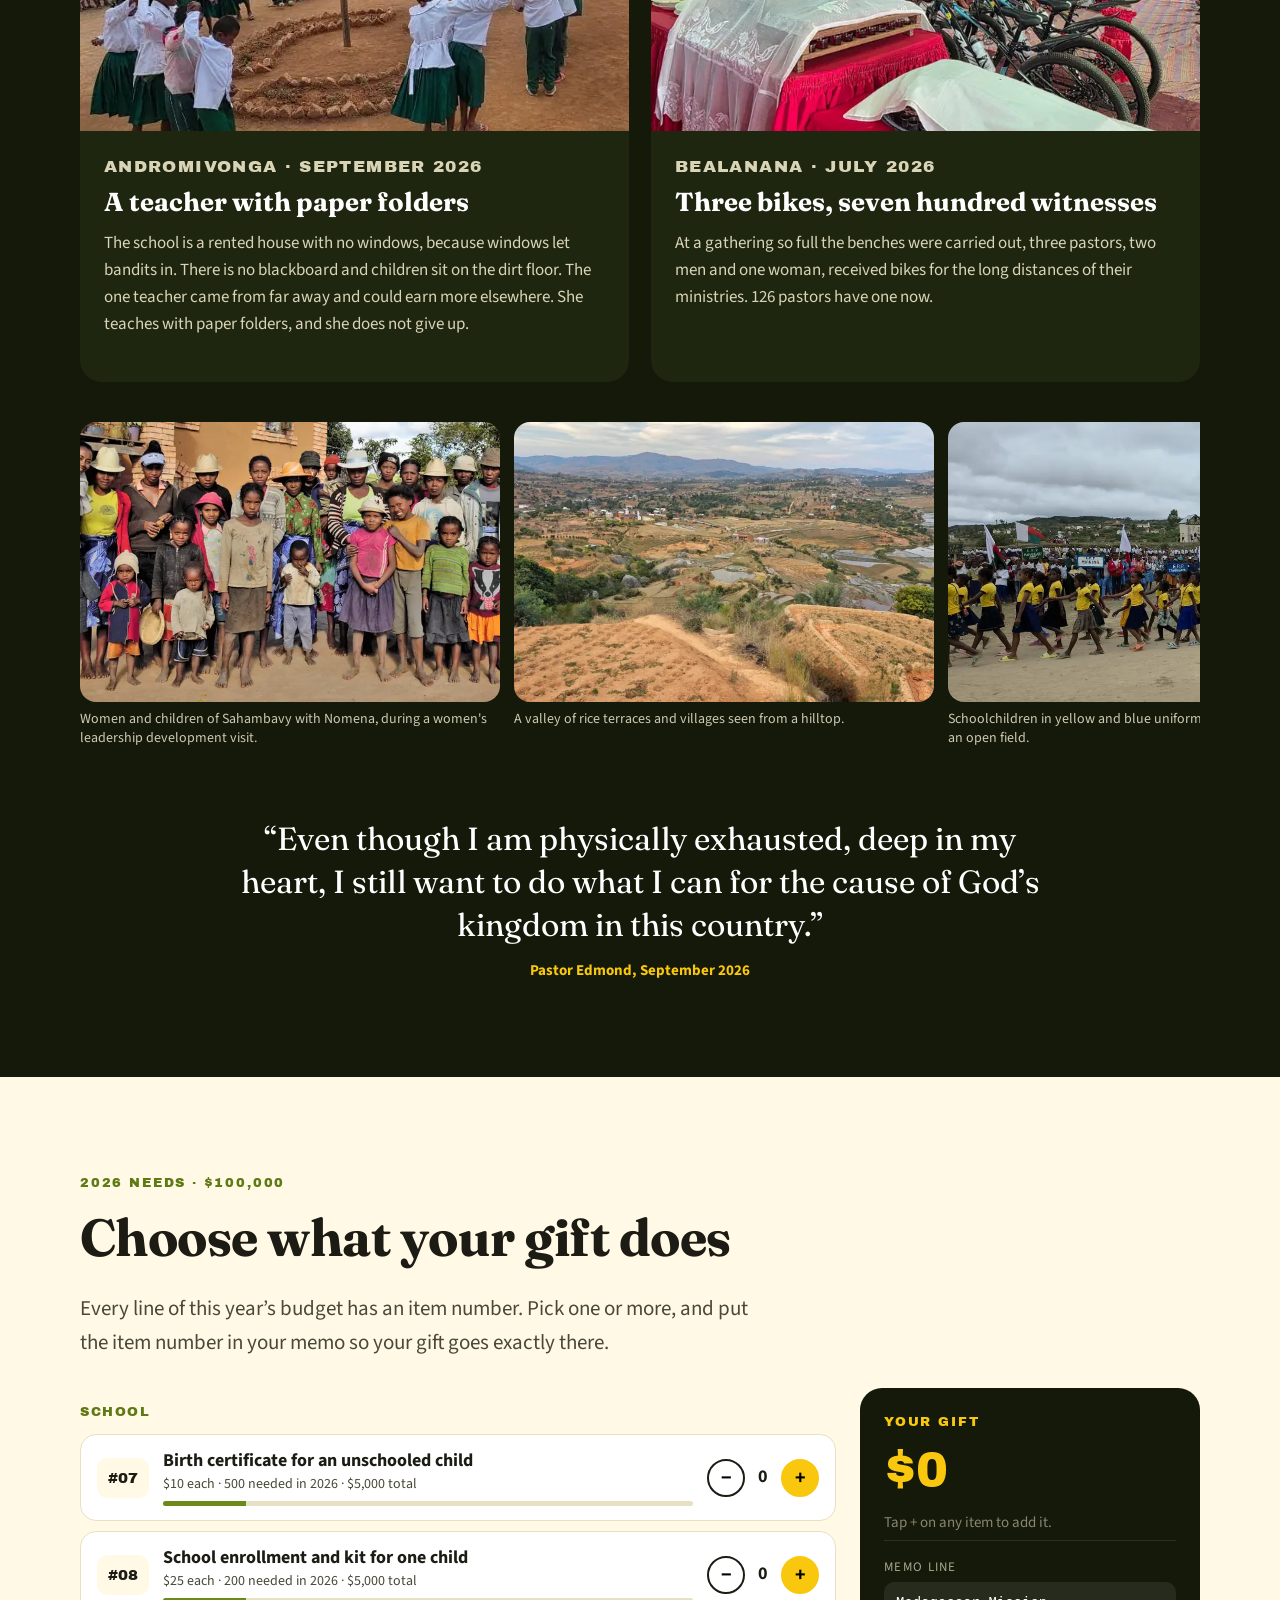
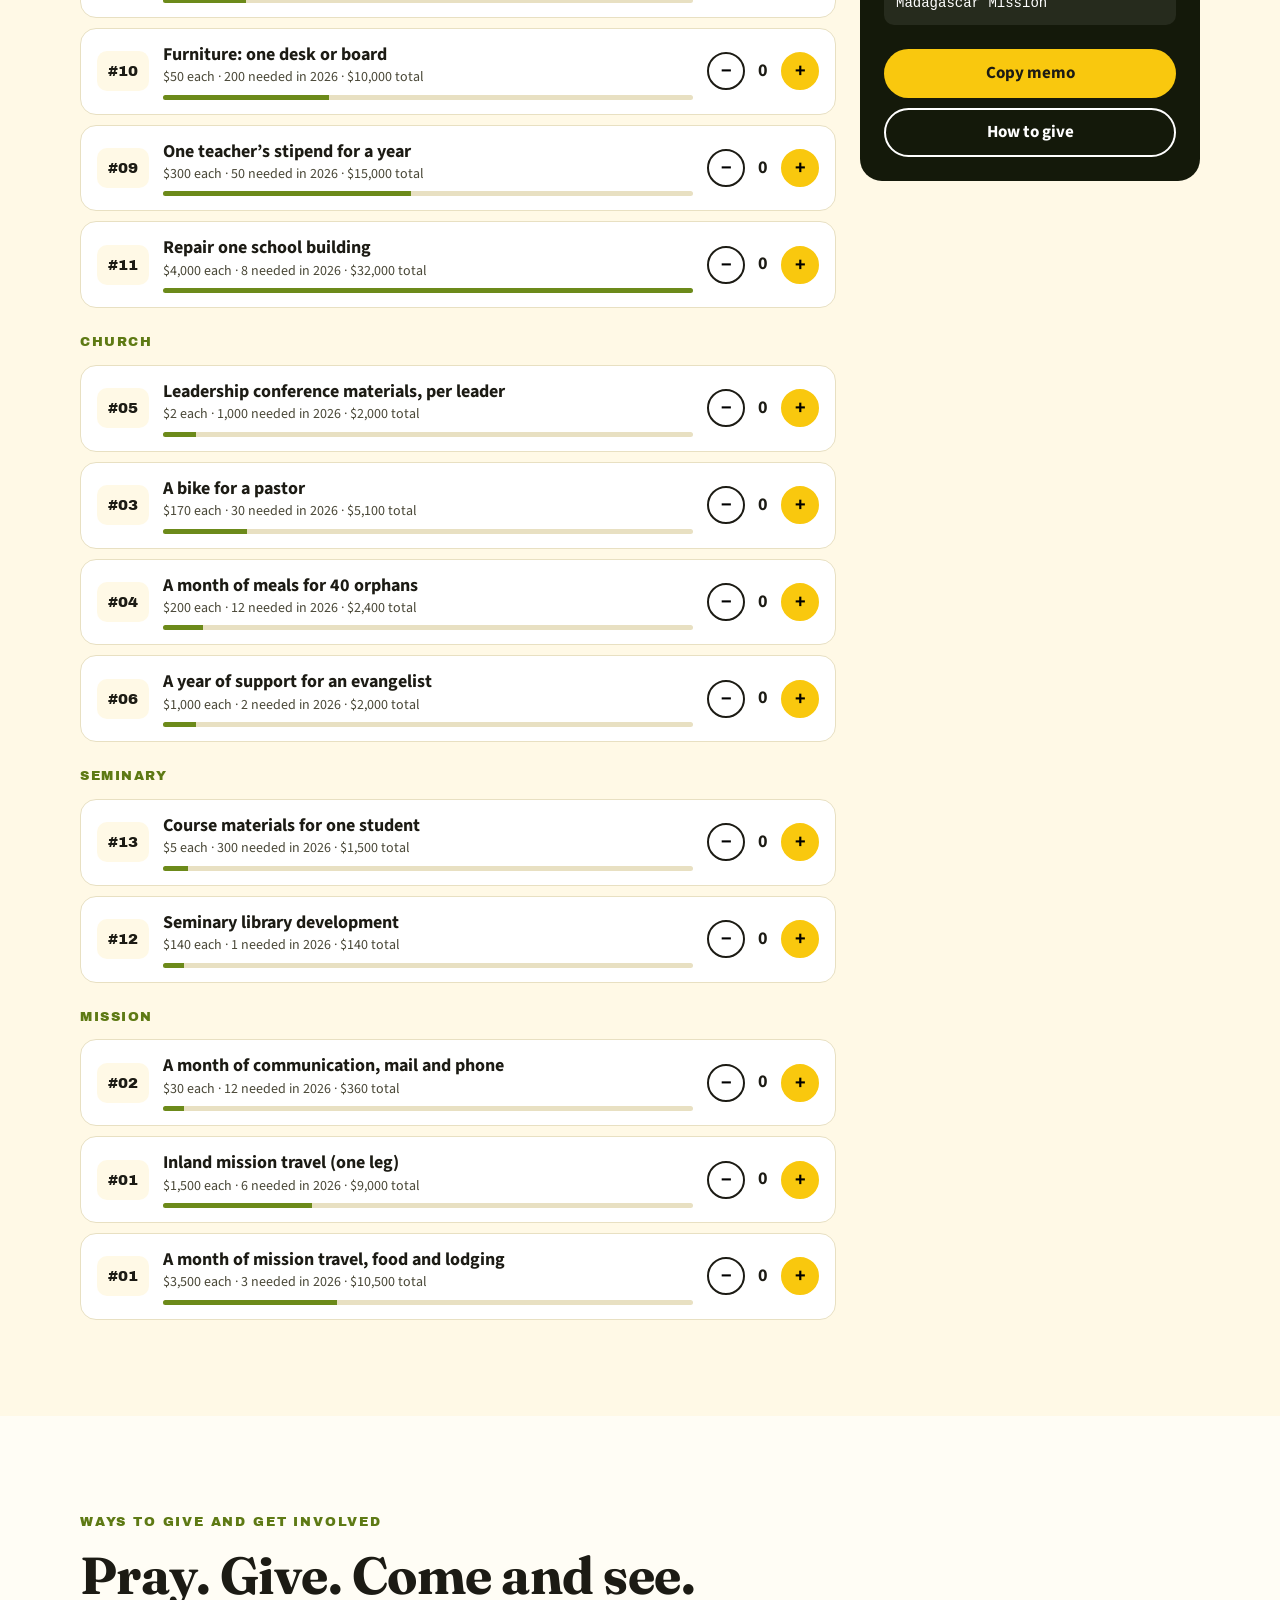
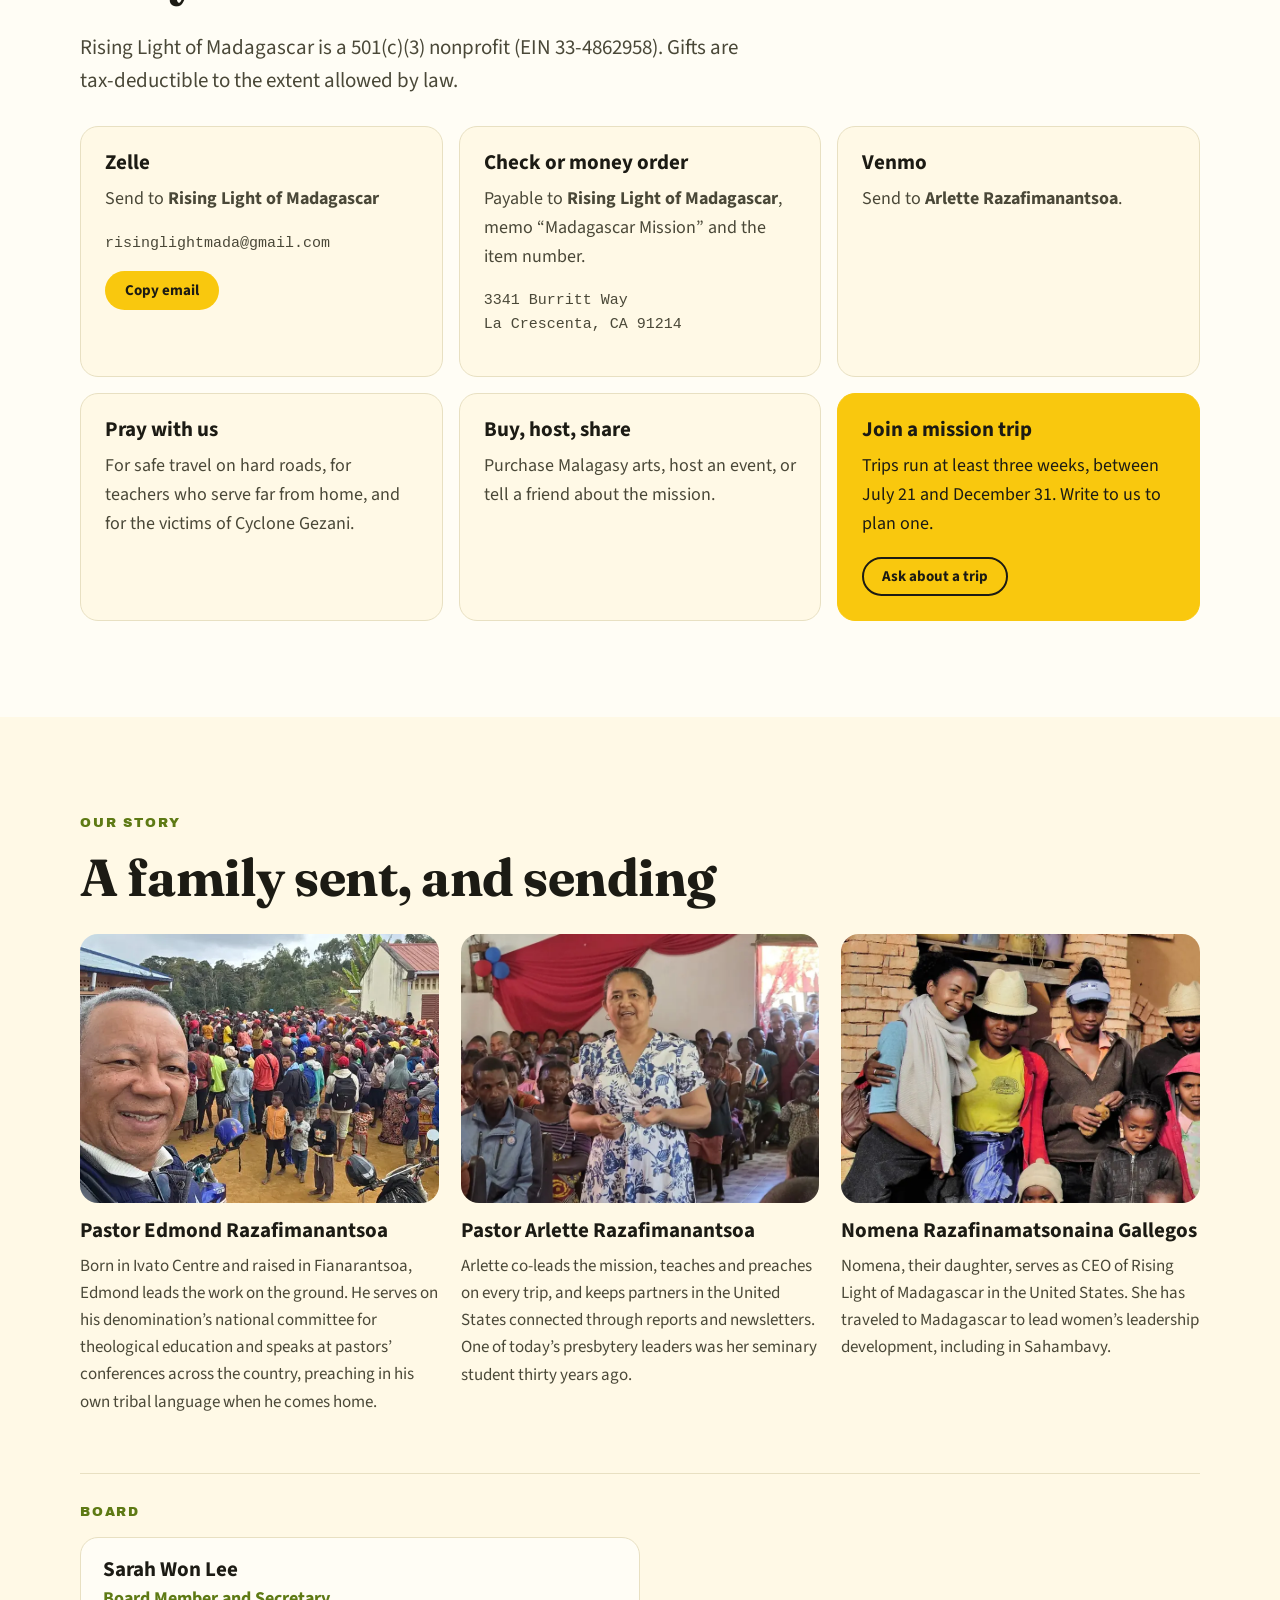
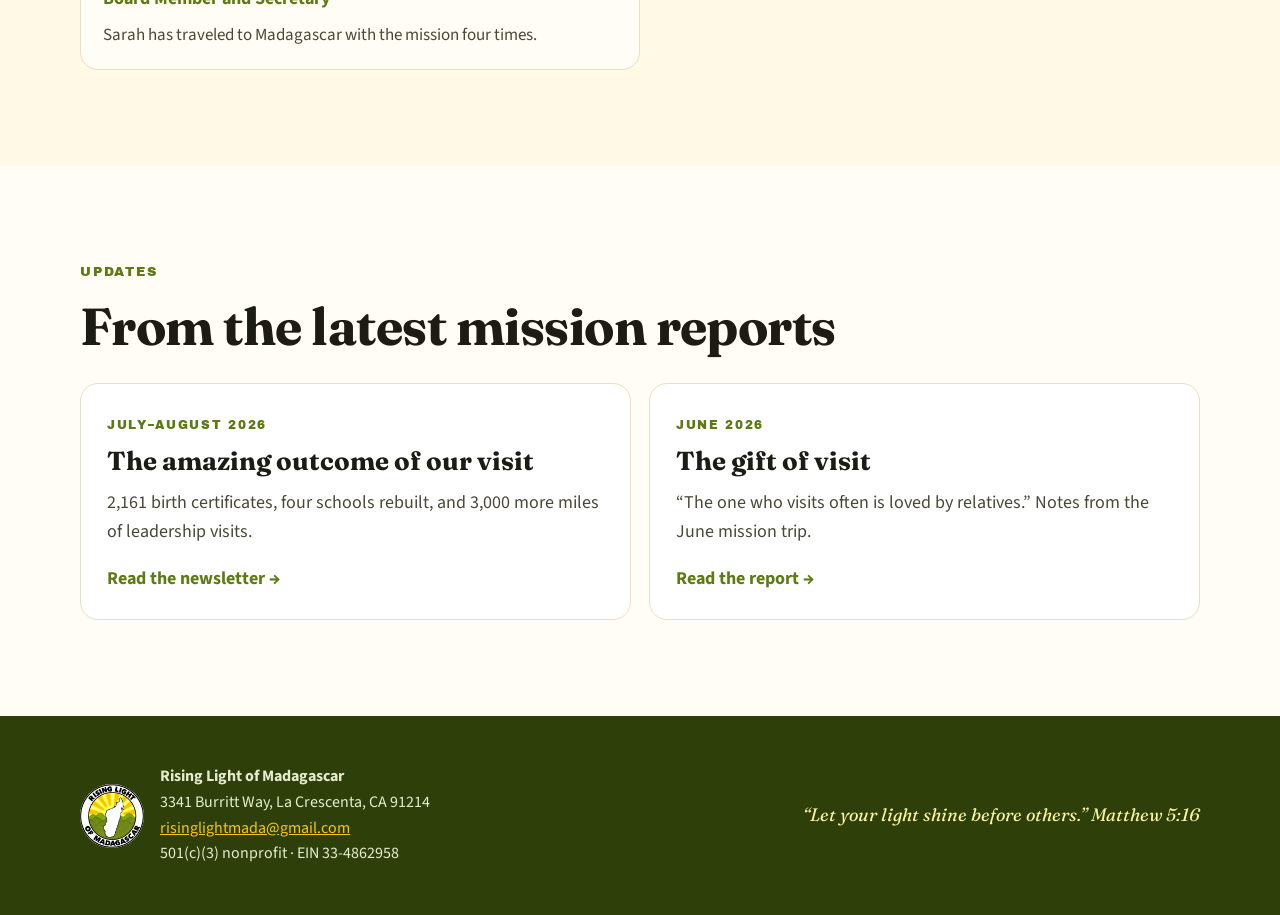
==== commit fdc11b28: "SEO: descriptive title, nonprofit details for Google, sitemap" ====
--- a/index.html
+++ b/index.html
@@ -3,7 +3,7 @@
 <head>
 <meta charset="utf-8">
 <meta name="viewport" content="width=device-width, initial-scale=1">
-<title>Rising Light of Madagascar</title>
+<title>Rising Light of Madagascar · Education, Dignity and the Gospel in Madagascar</title>
 <meta name="description" content="Rising Light of Madagascar brings education, dignity and the light of the gospel to the most vulnerable communities in Madagascar.">
 <link rel="icon" type="image/png" sizes="32x32" href="assets/favicon-32.png">
 <link rel="icon" type="image/png" sizes="64x64" href="assets/favicon-64.png">
@@ -21,7 +21,25 @@
 <meta property="og:image" content="https://risinglightofmadagascar.org/assets/share.jpg">
 <meta property="og:image:width" content="1200">
 <meta property="og:image:height" content="630">
+<meta property="og:image:alt" content="Rising Light of Madagascar">
 <meta name="twitter:card" content="summary_large_image">
+<script type="application/ld+json">
+{
+  "@context": "https://schema.org",
+  "@type": "NGO",
+  "name": "Rising Light of Madagascar",
+  "url": "https://risinglightofmadagascar.org/",
+  "logo": "https://risinglightofmadagascar.org/assets/logo.jpg",
+  "image": "https://risinglightofmadagascar.org/assets/share.jpg",
+  "description": "Rising Light of Madagascar brings education, dignity and the light of the gospel to the most vulnerable communities in Madagascar.",
+  "email": "risinglightmada@gmail.com",
+  "taxID": "33-4862958",
+  "nonprofitStatus": "https://schema.org/Nonprofit501c3",
+  "address": { "@type": "PostalAddress", "streetAddress": "3341 Burritt Way", "addressLocality": "La Crescenta", "addressRegion": "CA", "postalCode": "91214", "addressCountry": "US" },
+  "areaServed": { "@type": "Country", "name": "Madagascar" },
+  "sameAs": ["https://www.facebook.com/MADAgapeMission/"]
+}
+</script>
 <link rel="preconnect" href="https://fonts.googleapis.com">
 <link rel="preconnect" href="https://fonts.gstatic.com" crossorigin>
 <link rel="preload" as="style" href="https://fonts.googleapis.com/css2?family=Archivo+Black&family=Fraunces:opsz,wght@9..144,500;9..144,700&family=Source+Sans+3:wght@400;600;700&display=swap">
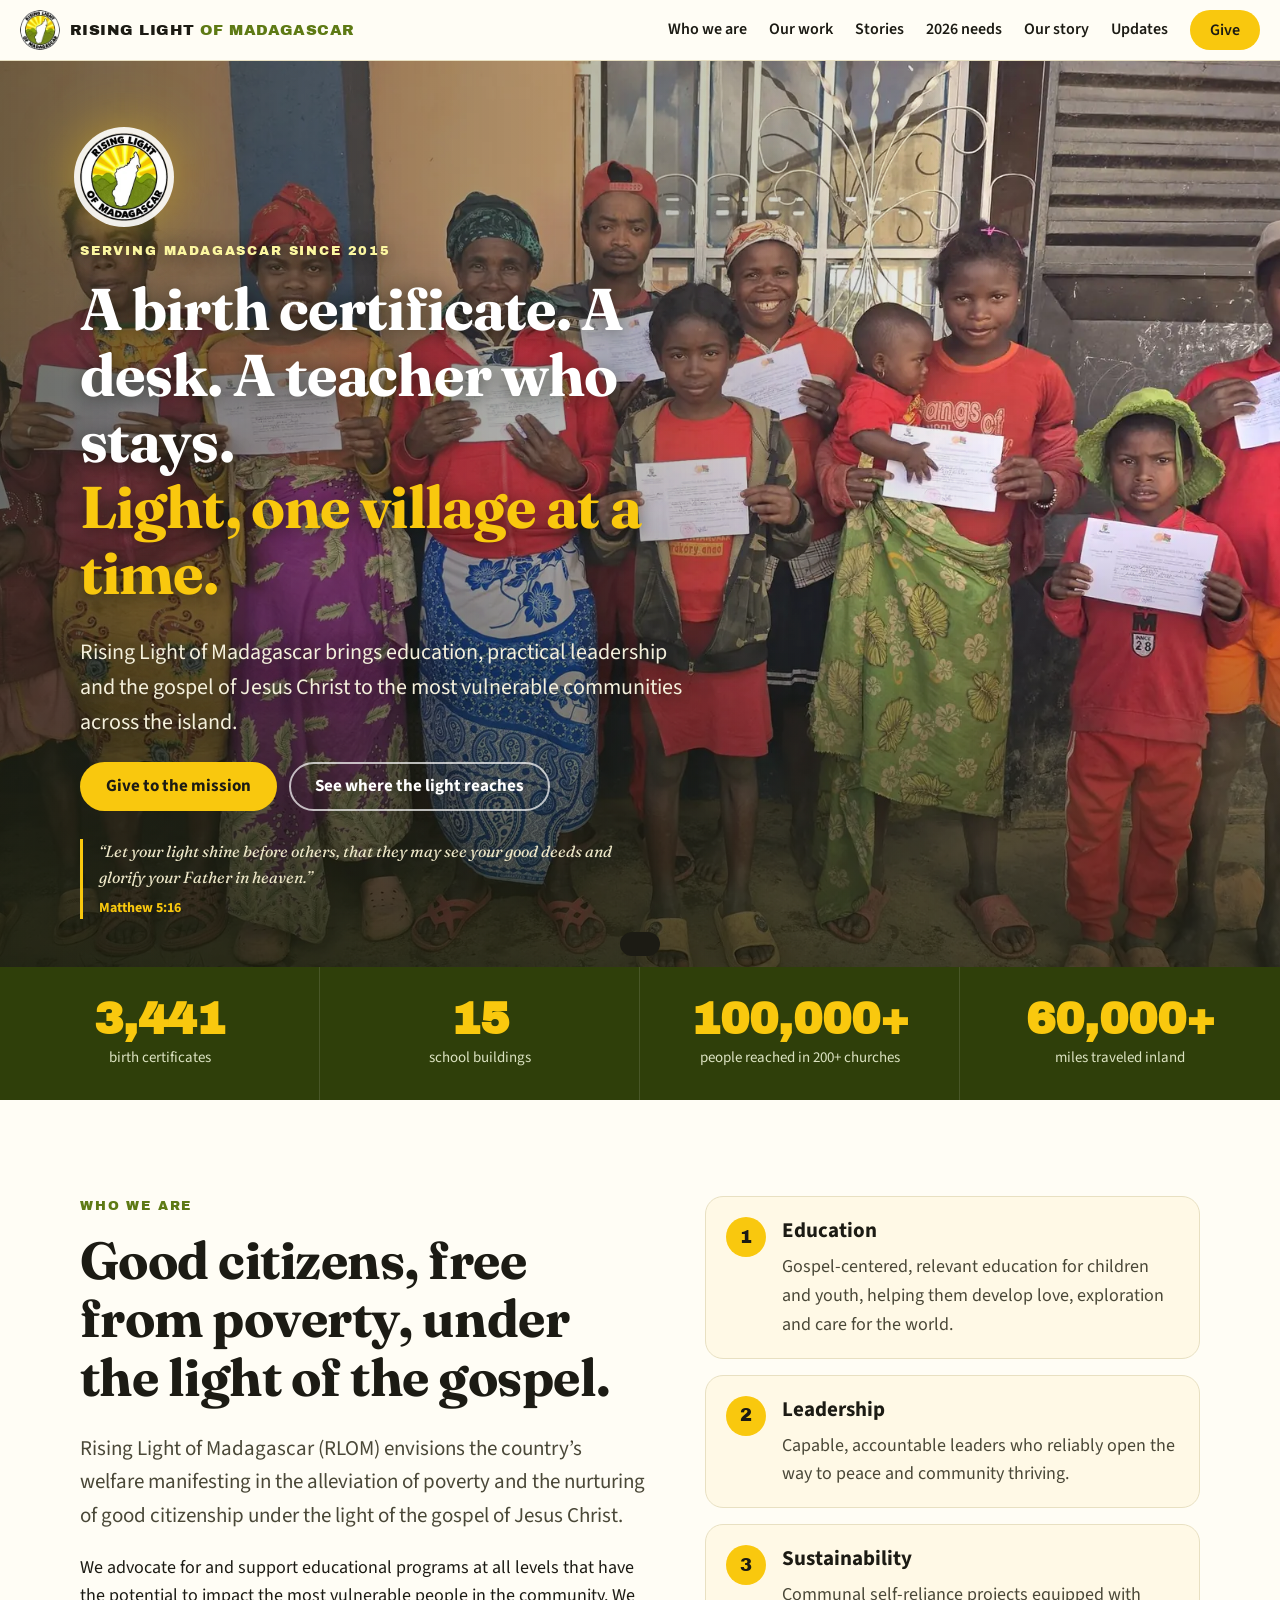
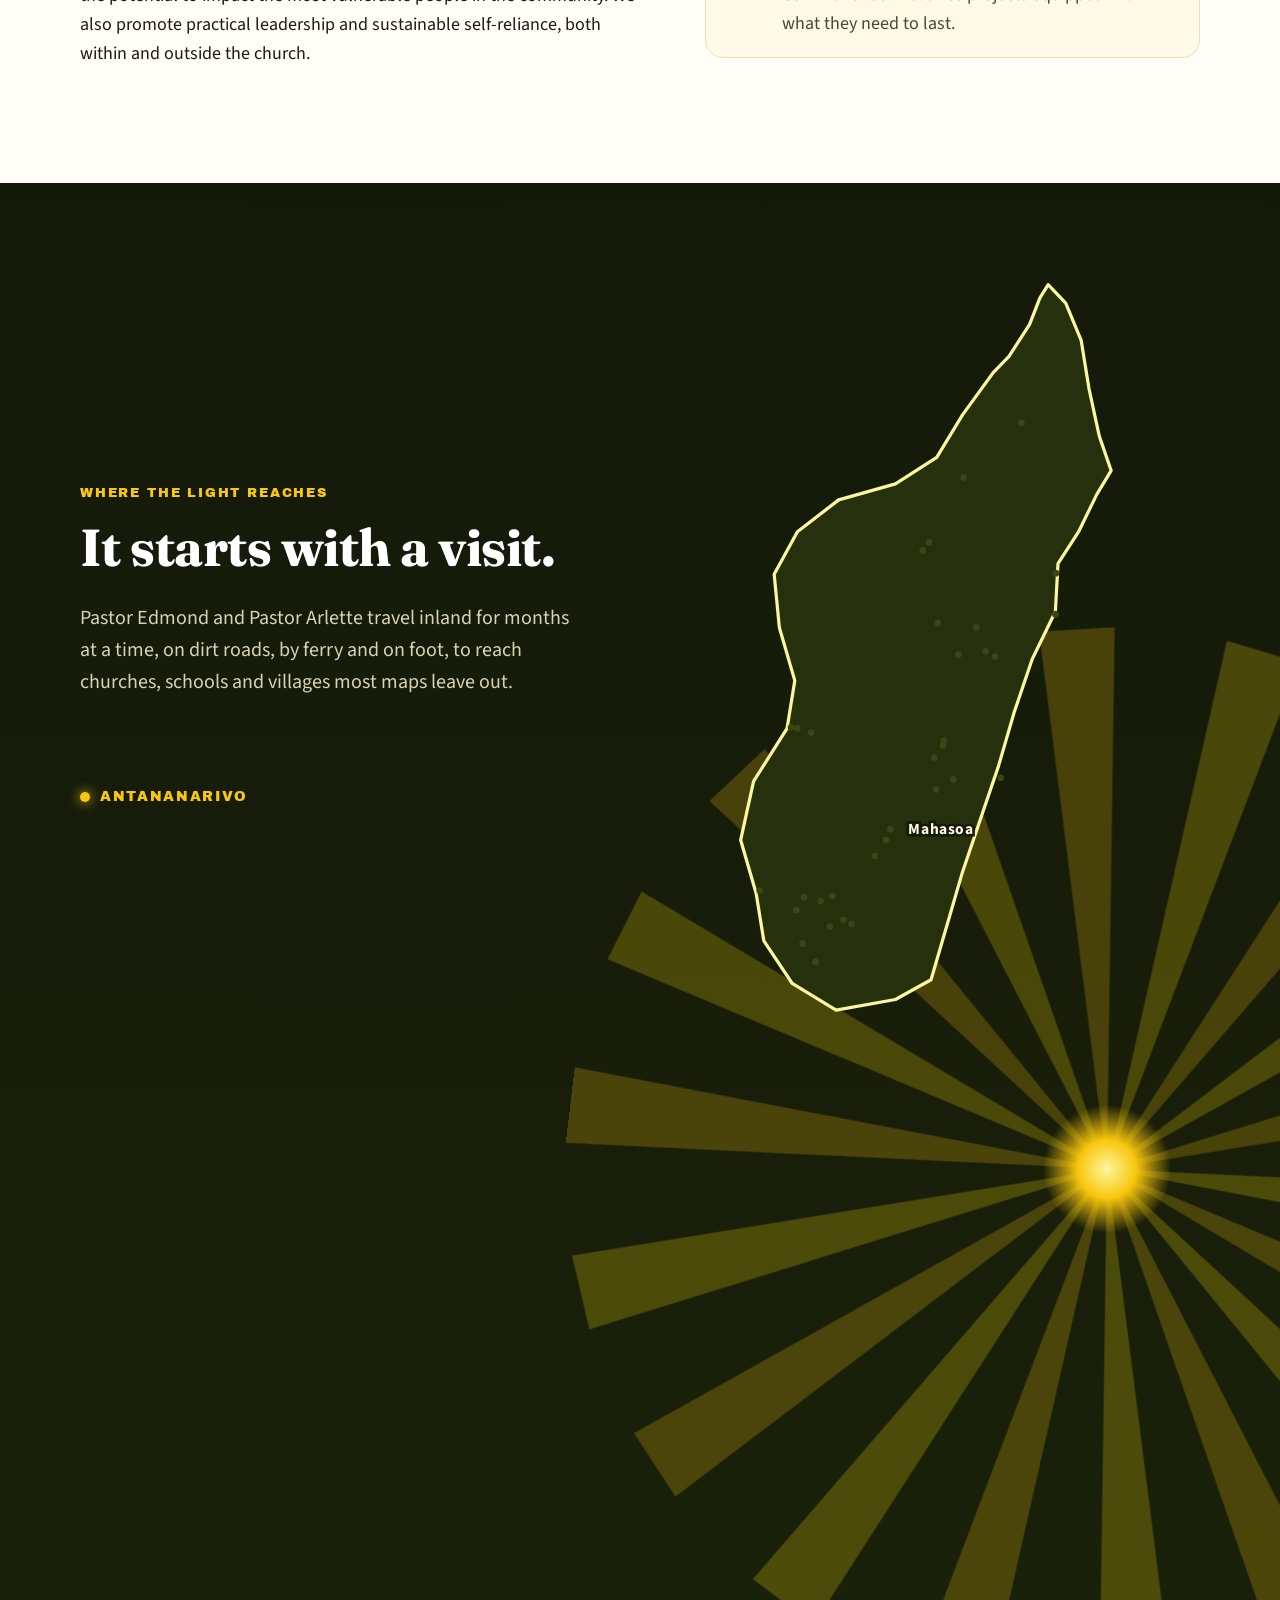
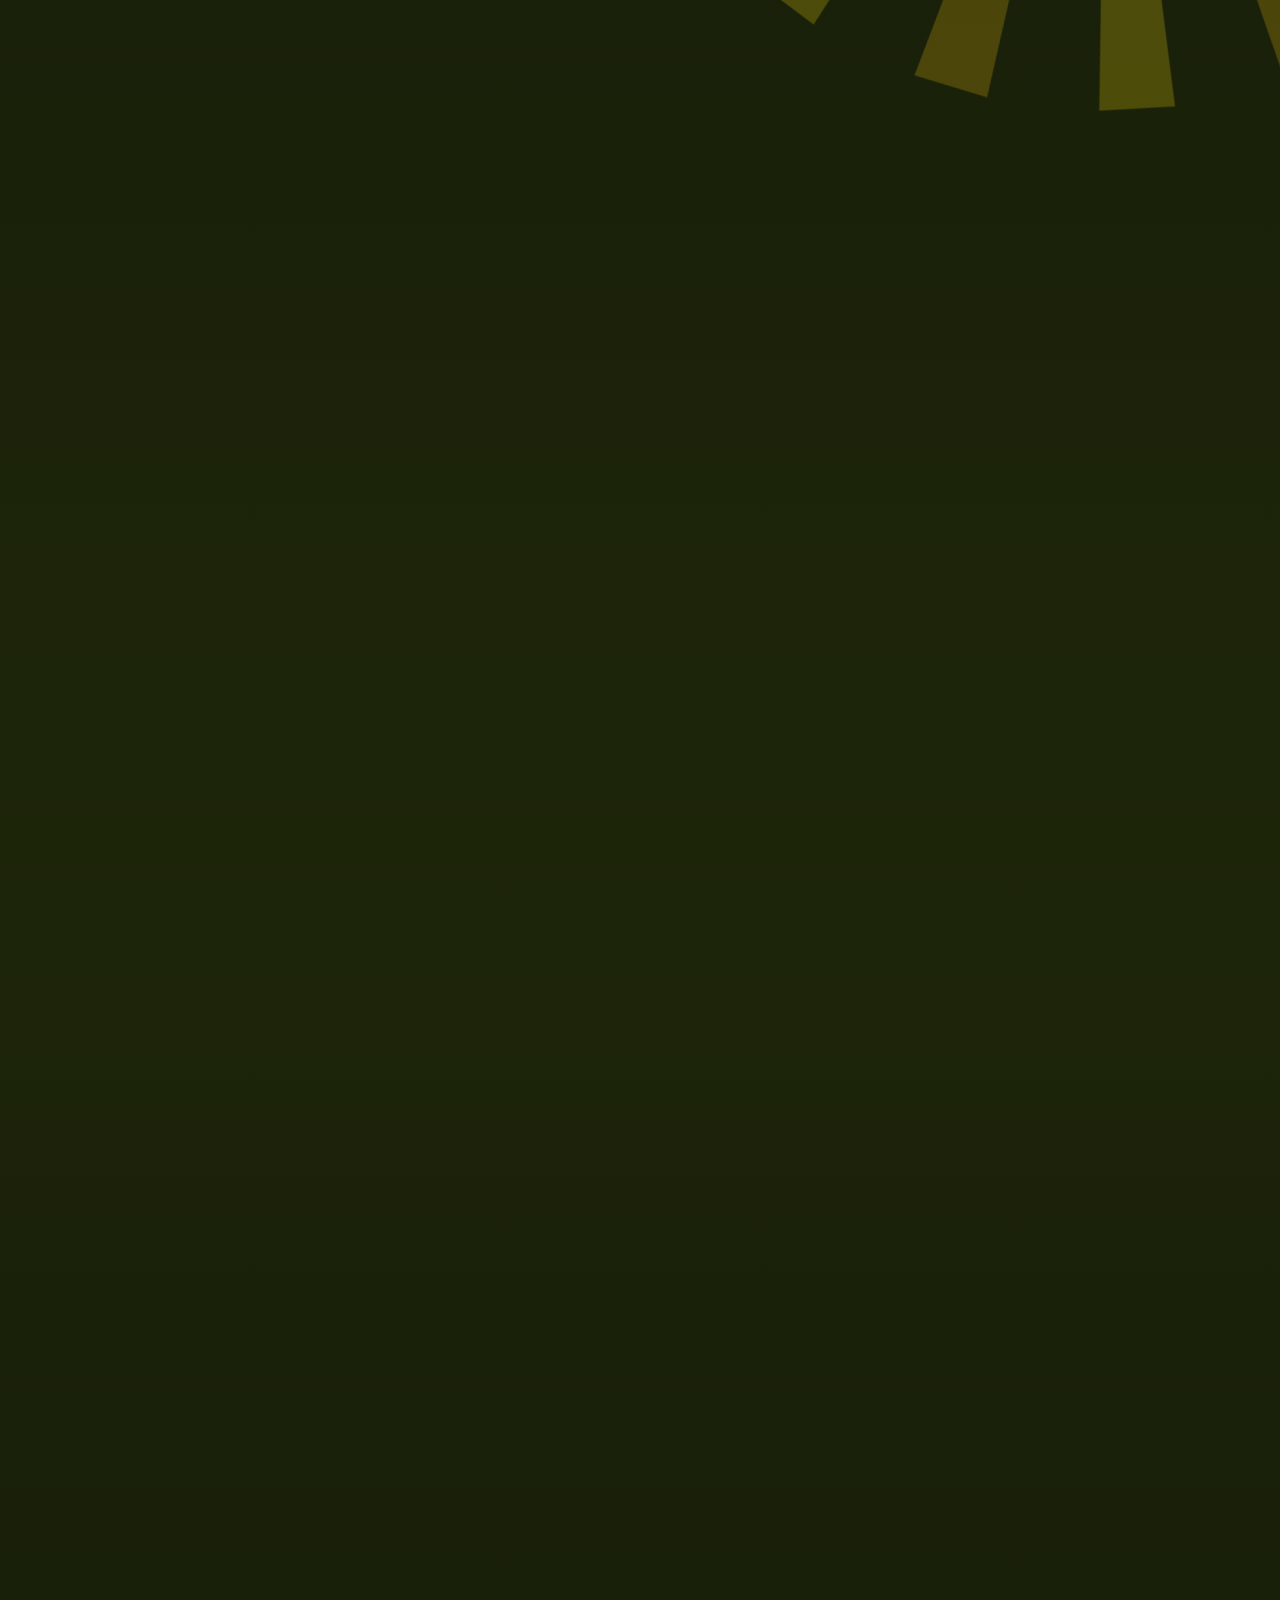
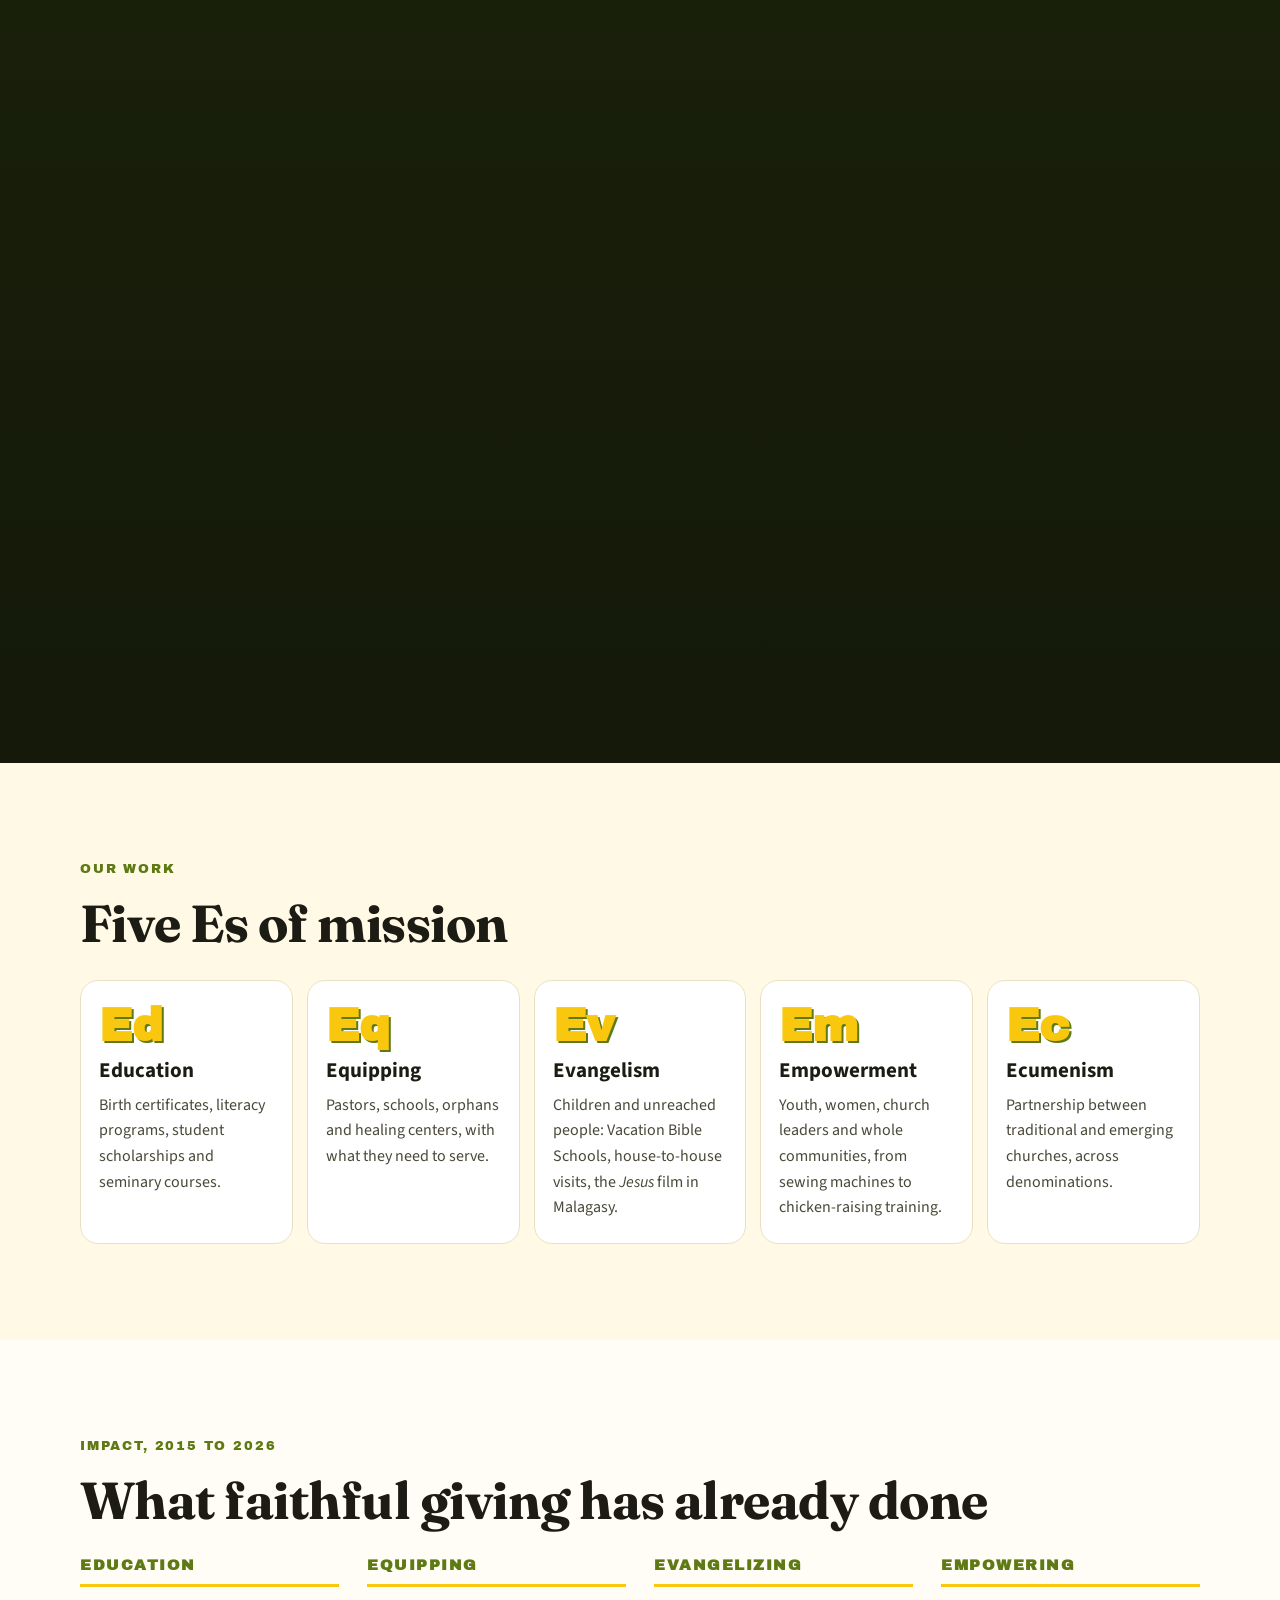
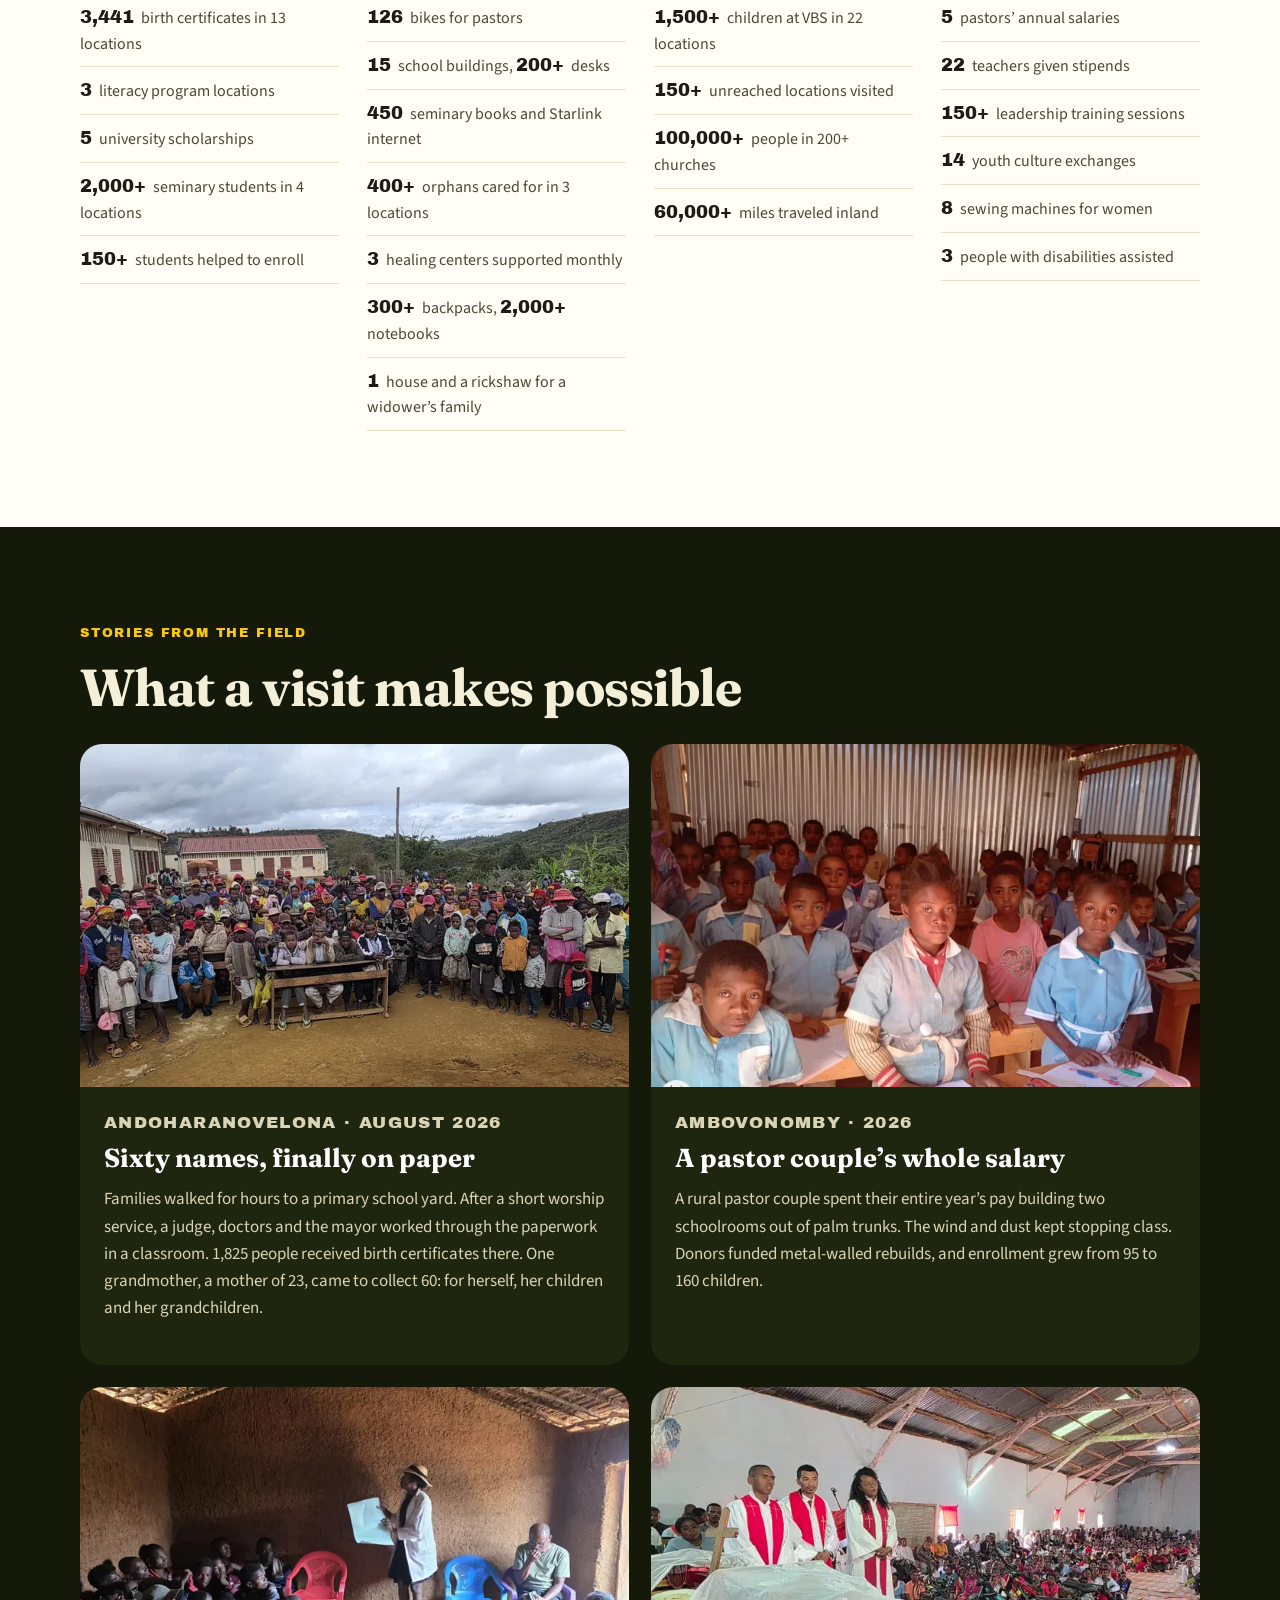
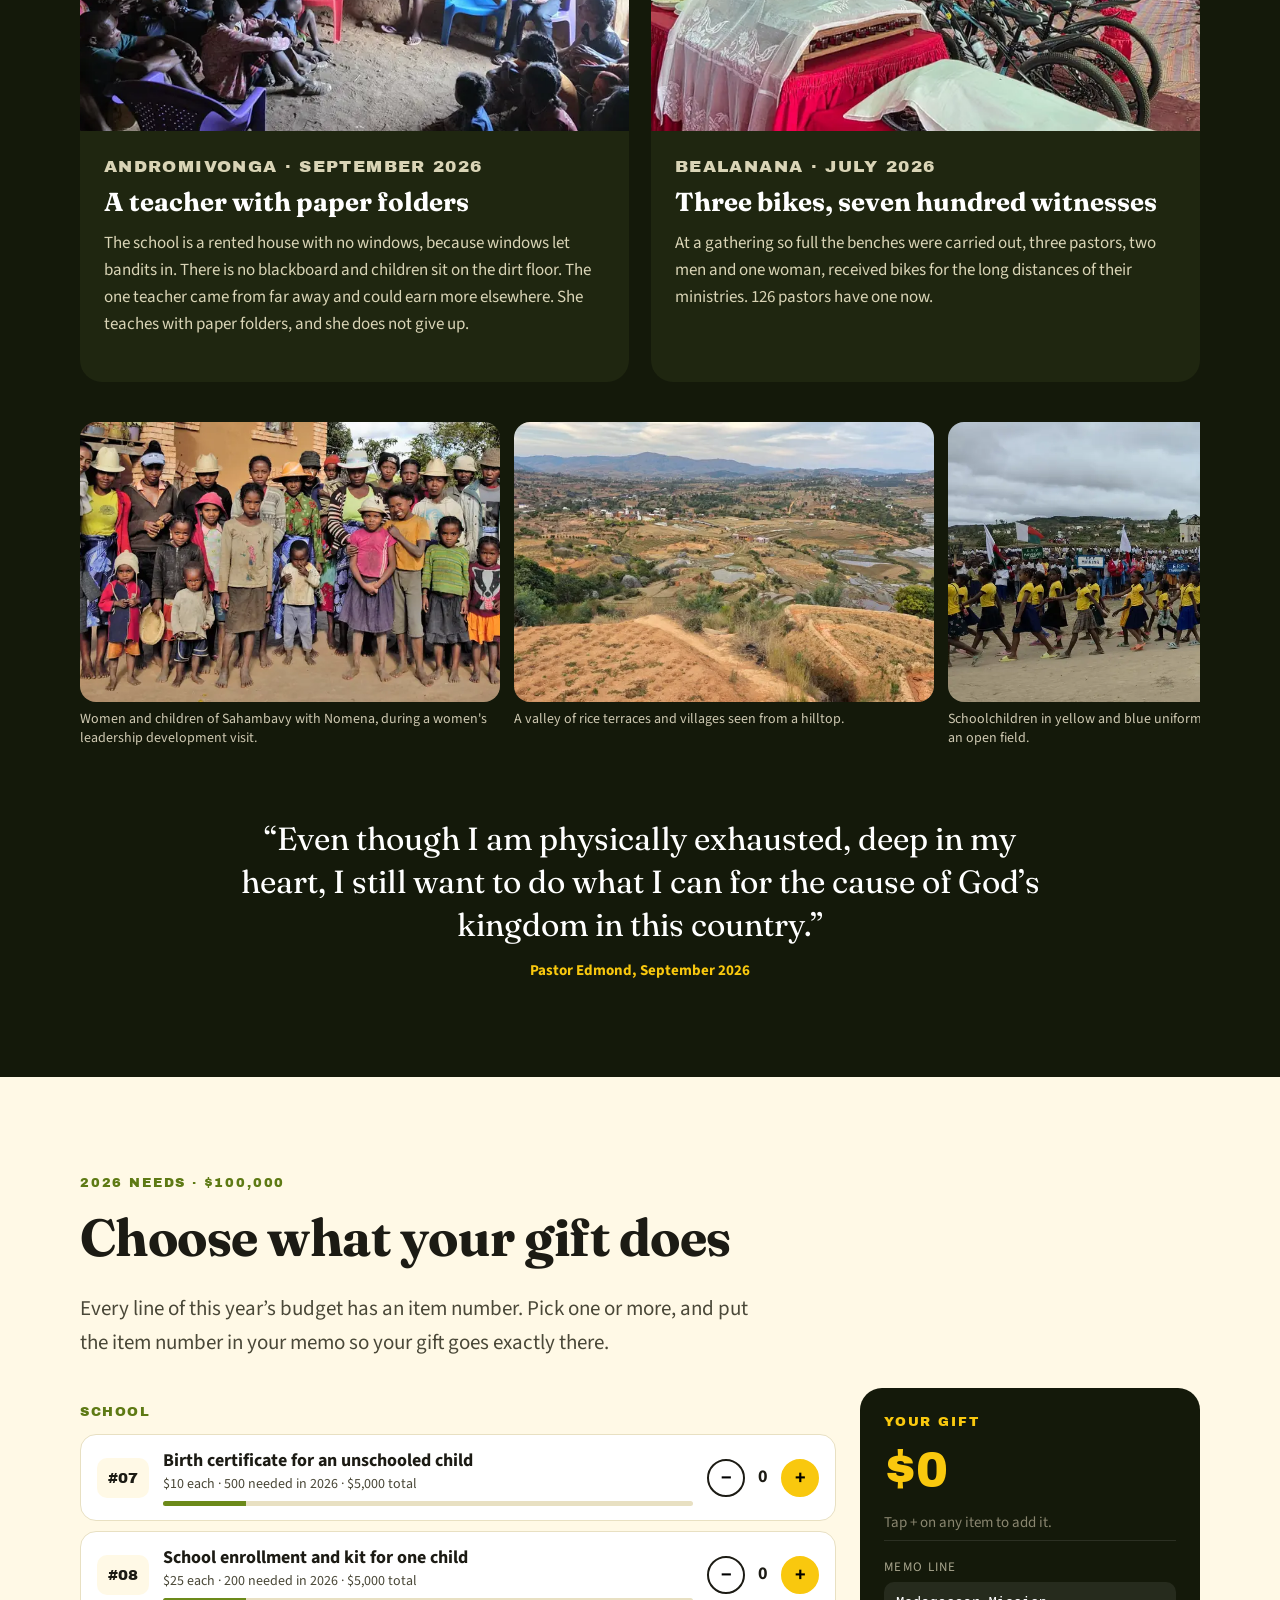
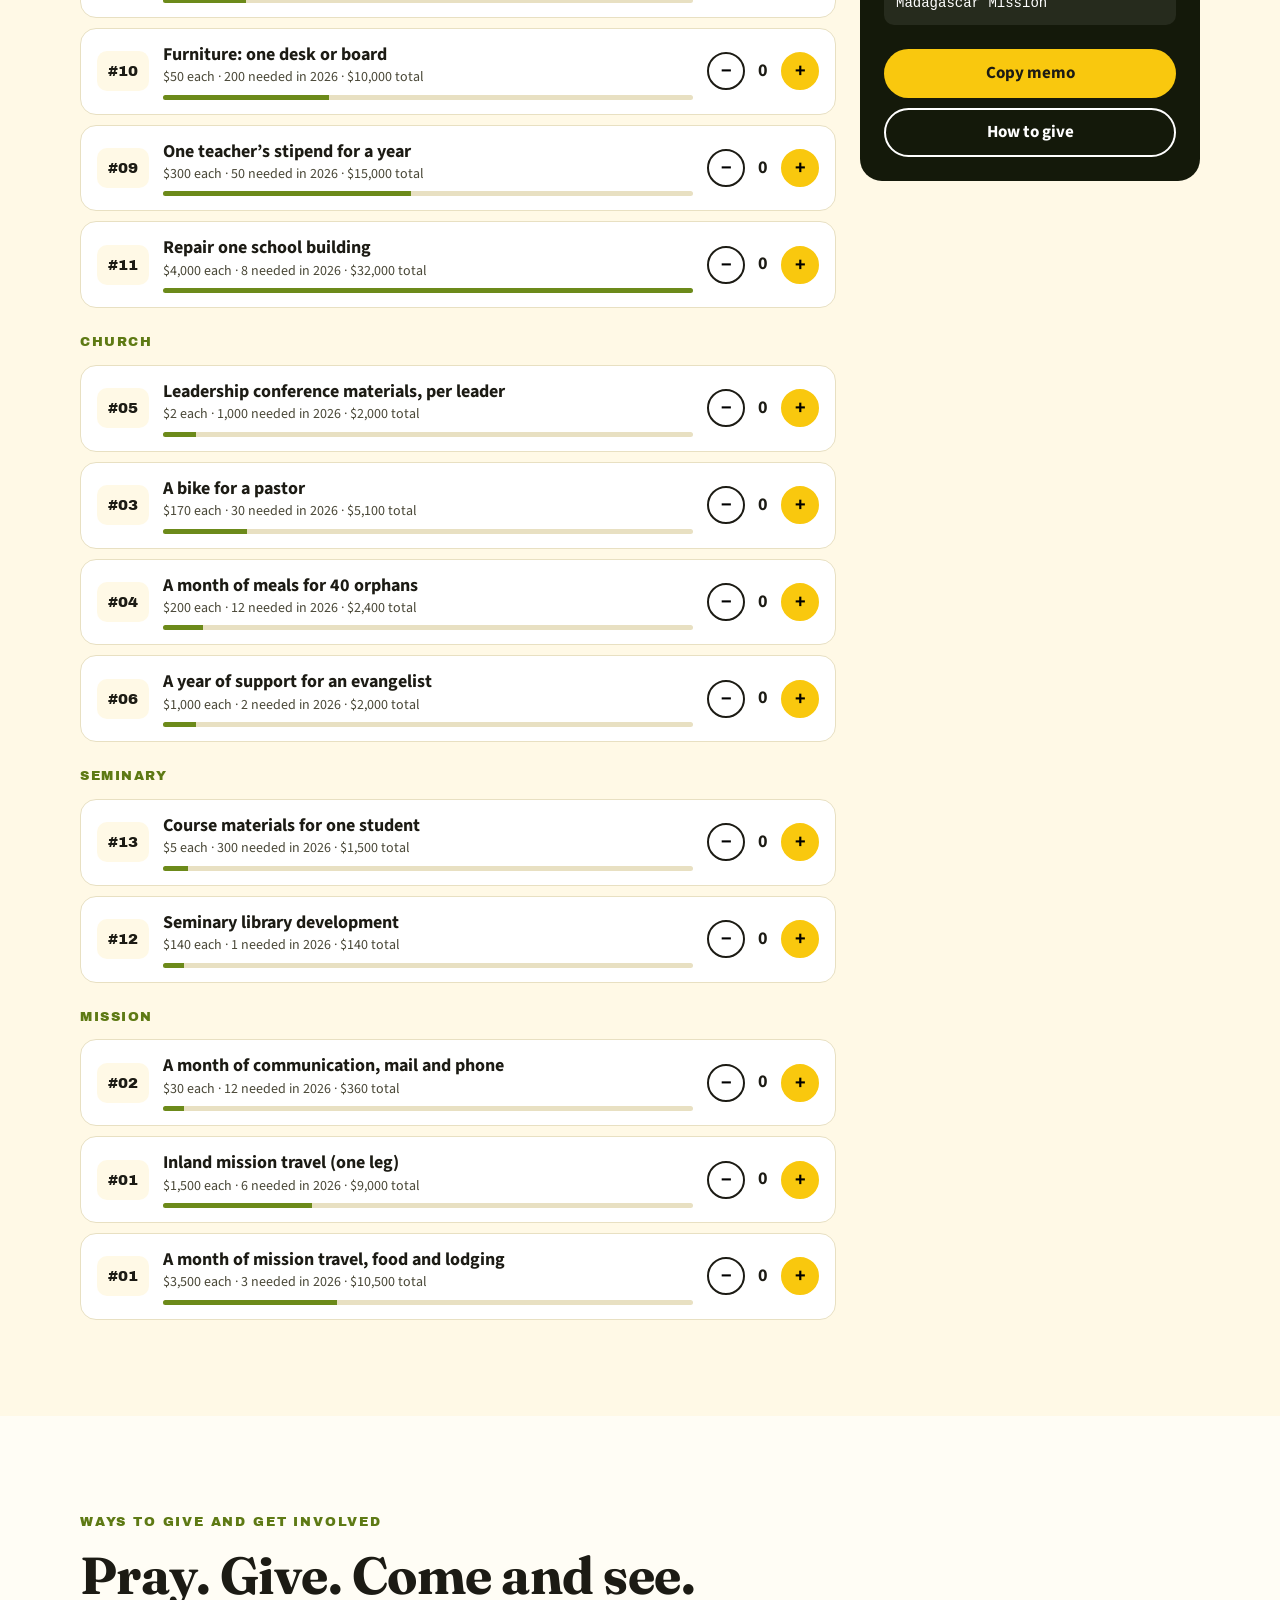
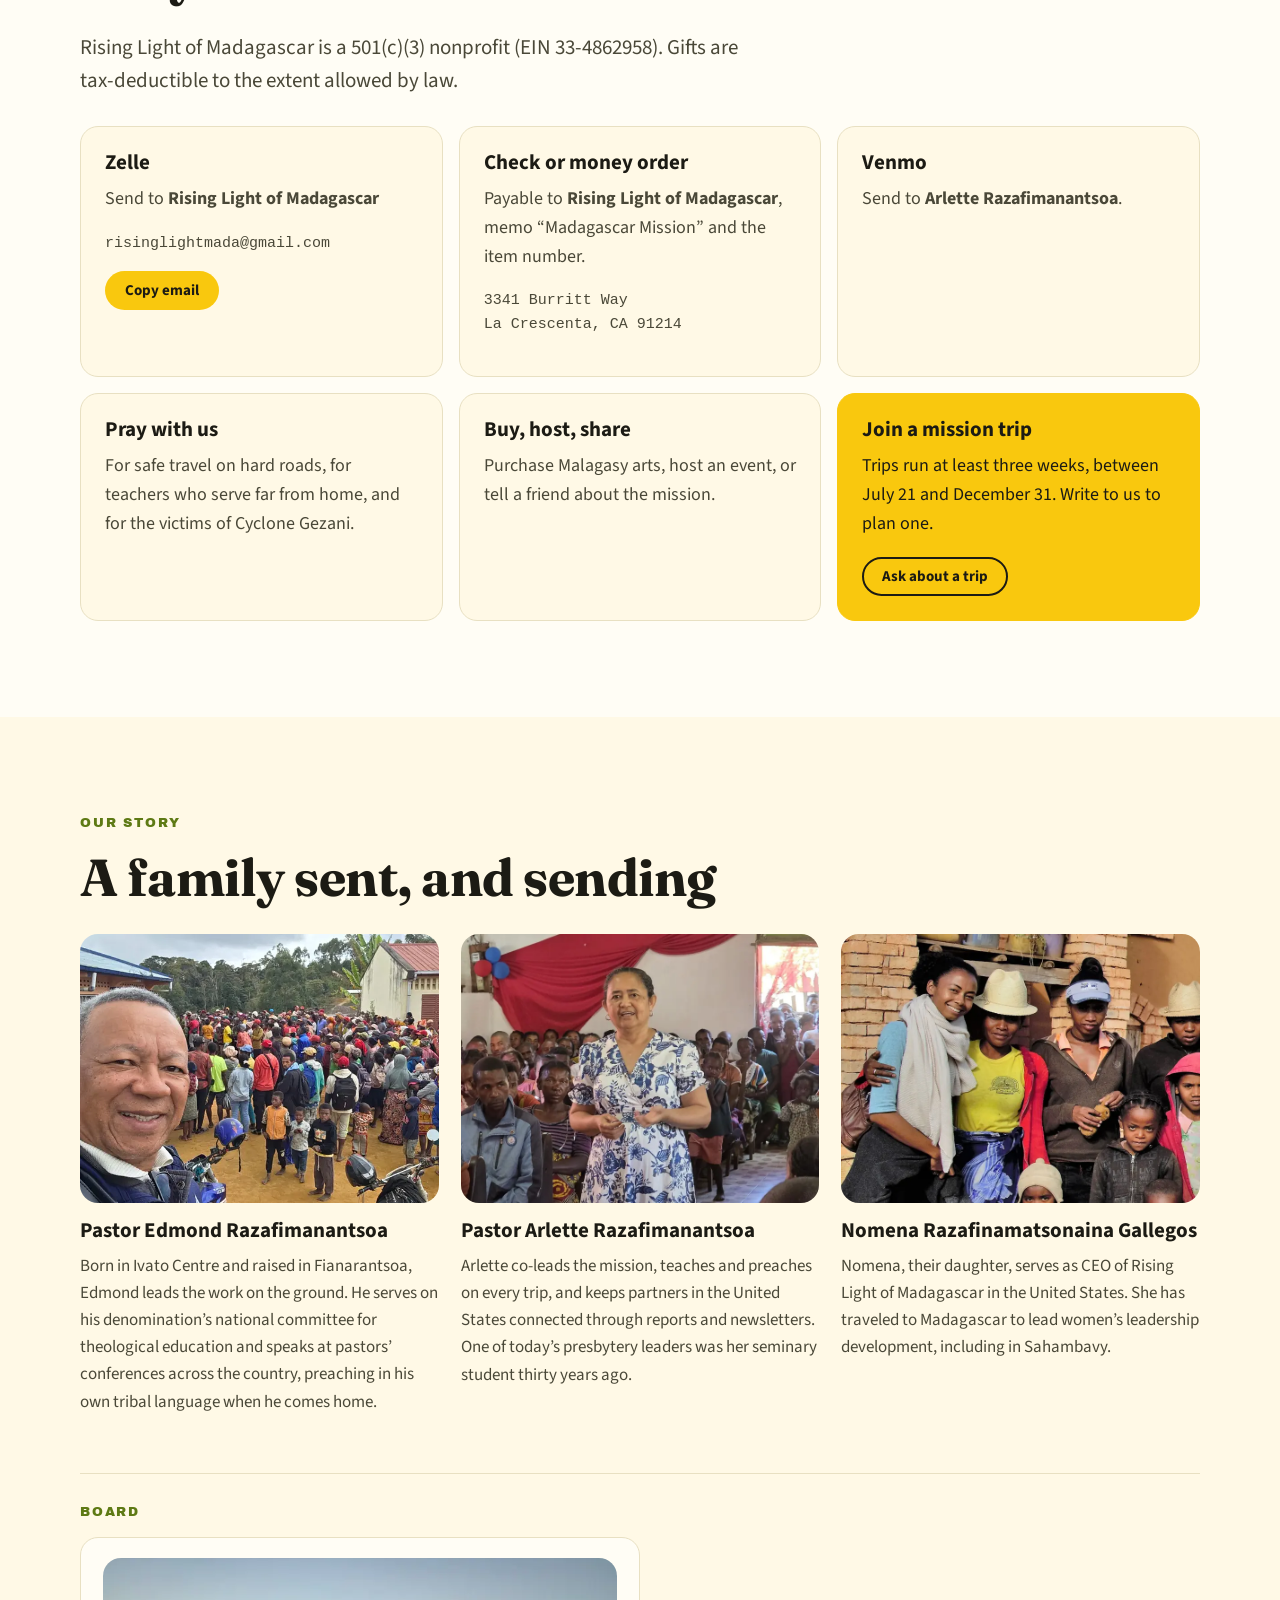
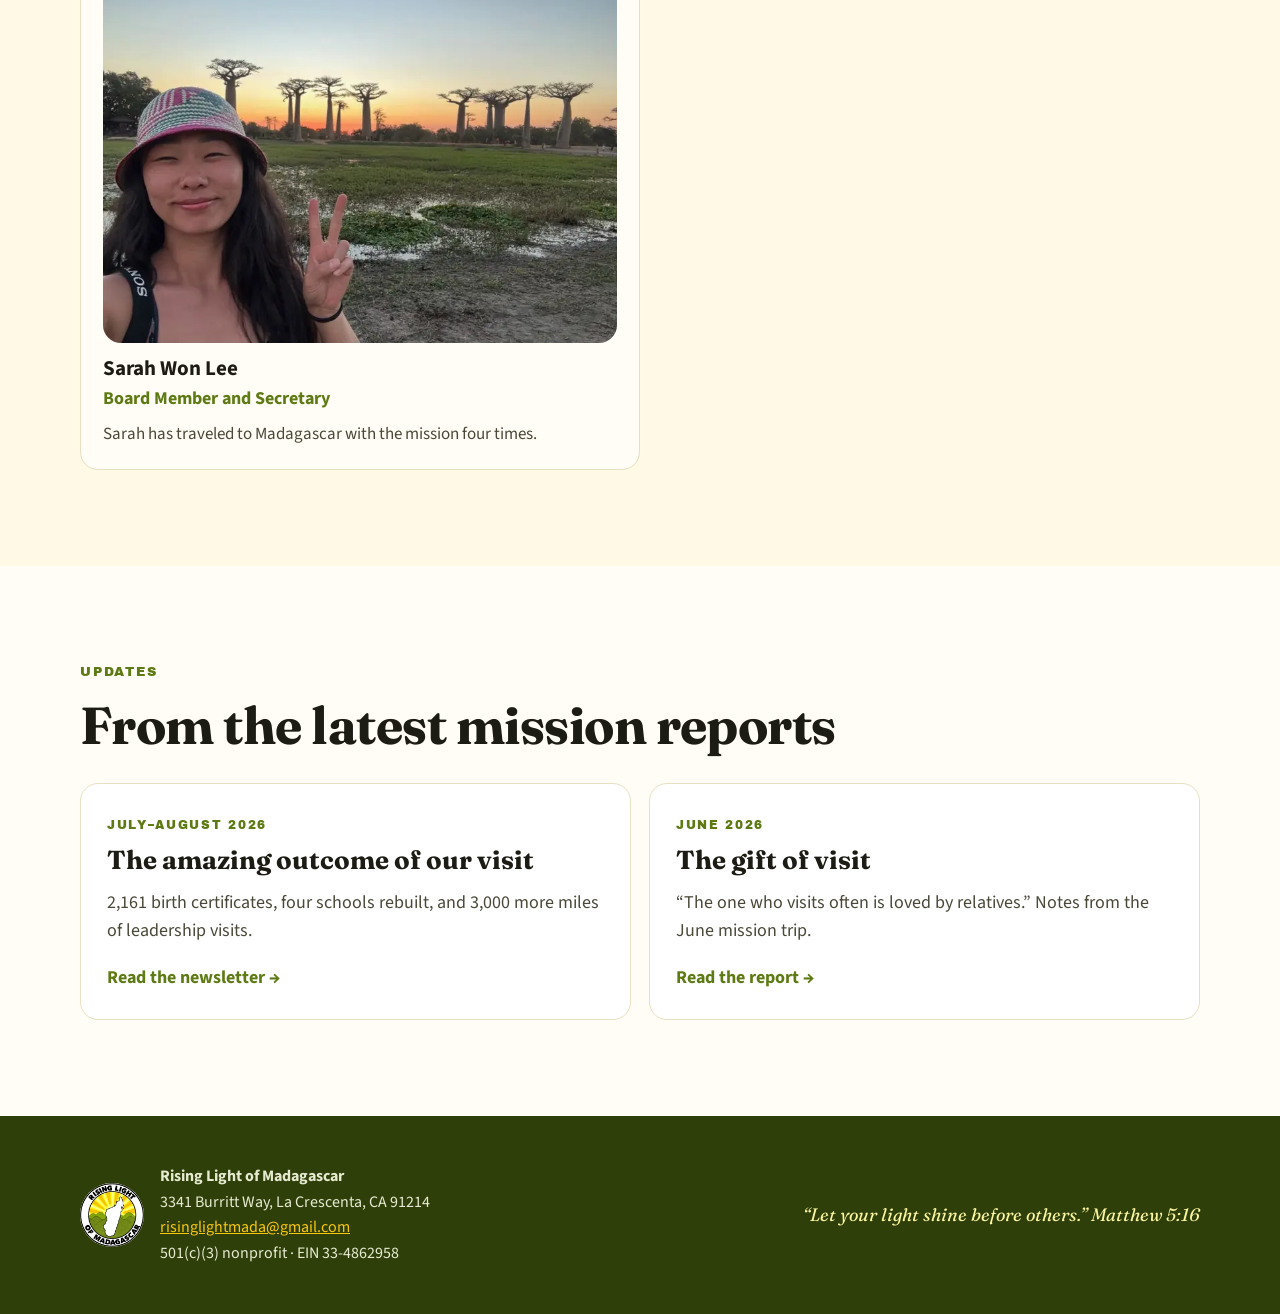
==== commit 54884e16: "Arlette's photos: Ambovonomby metal classroom, Andromivonga teacher, Sarah Won Lee on the board card" ====
--- a/index.html
+++ b/index.html
@@ -45,7 +45,7 @@
 <link rel="preload" as="style" href="https://fonts.googleapis.com/css2?family=Archivo+Black&family=Fraunces:opsz,wght@9..144,500;9..144,700&family=Source+Sans+3:wght@400;600;700&display=swap">
 <link href="https://fonts.googleapis.com/css2?family=Archivo+Black&family=Fraunces:opsz,wght@9..144,500;9..144,700&family=Source+Sans+3:wght@400;600;700&display=swap" rel="stylesheet" media="print" onload="this.media='all'">
 <noscript><link href="https://fonts.googleapis.com/css2?family=Archivo+Black&family=Fraunces:opsz,wght@9..144,500;9..144,700&family=Source+Sans+3:wght@400;600;700&display=swap" rel="stylesheet"></noscript>
-<style>:root{--green:#5E7A14; --green-2:#6C8A1A; --green-deep:#2F3F0A;--gold:#F9C80E; --gold-2:#FCE40C; --sun:#FBF6A0;--ink:#1C1B14; --ink-2:#4A4838; --cream:#FFF9E6; --paper:#FFFDF5; --line:#E8E0C2;--night:#14190A;--display:"Archivo Black",system-ui,sans-serif;--serif:"Fraunces",Georgia,serif;--sans:"Source Sans 3",system-ui,sans-serif;}*{box-sizing:border-box}html{scroll-behavior:smooth}body{margin:0;background:var(--paper);color:var(--ink);font:18px/1.6 var(--sans);-webkit-font-smoothing:antialiased}img{max-width:100%;display:block}a{color:var(--green)}h1,h2,h3{margin:0 0 .5em;line-height:1.12}h2{font-family:var(--serif);font-weight:700;font-size:clamp(30px,4.4vw,52px);letter-spacing:-.01em}h3{font-family:var(--sans);font-weight:700;font-size:21px}p{margin:0 0 1em}.wrap{max-width:1160px;margin:0 auto;padding:0 20px}.section{padding:96px 0}.cream{background:var(--cream)}.dark{background:var(--night);color:#F3EFD9}.big{font-size:21px;color:var(--ink-2)}.dark .big{color:#D9D4B6}.narrow{max-width:680px}.muted{color:#8a8670}.mono{font-family:ui-monospace,Menlo,monospace;font-size:15px;word-break:break-word}.eyebrow{font-family:var(--display);font-size:13px;letter-spacing:.14em;text-transform:uppercase;margin-bottom:14px;color:var(--ink-2)}.eyebrow.green{color:var(--green)} .eyebrow.gold{color:var(--gold)}.draft-bar{background:var(--gold);color:var(--ink);text-align:center;font:700 13px/1 var(--sans);padding:8px;letter-spacing:.04em}.nav{position:sticky;top:0;z-index:20;display:flex;align-items:center;justify-content:space-between;gap:16px;padding:10px 20px;background:rgba(255,253,245,.92);backdrop-filter:blur(10px);border-bottom:1px solid var(--line)}.nav-brand{display:flex;align-items:center;gap:10px;text-decoration:none;color:var(--ink);font-family:var(--display);font-size:15px;text-transform:uppercase;letter-spacing:.03em}.nav-brand img{border-radius:50%}.nav-brand em{font-style:normal;color:var(--green)}.nav-links{display:flex;align-items:center;gap:22px}.nav-links a{text-decoration:none;color:var(--ink);font-weight:600;font-size:16px}@media (max-width:820px){.nav-links a:not(.btn){display:none}.nav-brand em{display:none}}.btn{display:inline-flex;align-items:center;justify-content:center;gap:8px;padding:14px 24px;border-radius:999px;font:700 17px/1 var(--sans);text-decoration:none;border:2px solid transparent;cursor:pointer;transition:transform .15s ease,background .2s}.btn:hover{transform:translateY(-2px)}.btn-sm{padding:10px 18px;font-size:15px}.btn-block{width:100%;margin-top:10px}.btn-gold{background:var(--gold);color:var(--ink)} .btn-gold:hover{background:var(--gold-2)}.btn-ghost{border-color:rgba(255,255,255,.7);color:#fff}.btn-ghost-dark{border-color:var(--ink);color:var(--ink);background:transparent}.hero{position:relative;min-height:92vh;display:flex;align-items:flex-end;color:#fff;background:radial-gradient(120% 80% at 70% 110%,#F9C80E 0%,#C9861A 22%,#5E7A14 48%,#1E2A07 80%);background-size:cover;background-position:center;overflow:hidden}.hero.has-photo{background-color:#1E2A07}.hero-shade{position:absolute;inset:0;background:linear-gradient(180deg,rgba(20,25,10,.15) 0%,rgba(20,25,10,.35) 45%,rgba(20,25,10,.88) 100%)}.hero-inner{position:relative;max-width:1160px;margin:0 auto;padding:120px 20px 64px;width:100%}.hero-logo{width:120px;height:120px;border-radius:50%;box-shadow:0 0 0 6px rgba(255,255,255,.9),0 0 60px rgba(249,200,14,.6);margin-bottom:28px}.hero h1{font-family:var(--serif);font-weight:700;font-size:clamp(36px,6vw,76px);letter-spacing:-.015em;max-width:15ch}.hero h1 span{color:var(--gold)}.hero .eyebrow{color:var(--sun)}.hero-lede{font-size:clamp(18px,2vw,22px);max-width:620px;color:#F4F0DC}.hero-cta{display:flex;flex-wrap:wrap;gap:12px;margin:28px 0 40px}.hero-verse{margin:0;max-width:560px;font-family:var(--serif);font-style:italic;font-size:18px;color:#EDE7C8;border-left:3px solid var(--gold);padding-left:16px}.hero-verse cite{display:block;font-style:normal;font-family:var(--sans);font-weight:700;font-size:14px;margin-top:6px;color:var(--gold)}.strip{display:grid;grid-template-columns:repeat(4,1fr);background:var(--green-deep);color:#fff}.strip-item{padding:28px 20px;border-right:1px solid rgba(255,255,255,.12);text-align:center}.strip-item:last-child{border-right:0}.strip-item b{display:block;font-family:var(--display);font-size:clamp(28px,3.6vw,44px);color:var(--gold);line-height:1.1}.strip-item span{font-size:15px;color:#DCE3C2}@media (max-width:760px){.strip{grid-template-columns:1fr 1fr}.strip-item:nth-child(2){border-right:0}.strip-item:nth-child(-n+2){border-bottom:1px solid rgba(255,255,255,.12)}}.two-col{display:grid;grid-template-columns:1.15fr 1fr;gap:56px;align-items:start}.pillars{display:grid;gap:16px}.pillar{background:var(--cream);border:1px solid var(--line);border-radius:18px;padding:22px 22px 18px 76px;position:relative}.pillar-num{position:absolute;left:20px;top:20px;width:40px;height:40px;border-radius:50%;background:var(--gold);display:grid;place-items:center;font-family:var(--display);font-size:18px}.pillar p{margin:0;color:var(--ink-2)}@media (max-width:900px){.two-col{grid-template-columns:1fr;gap:32px}}.journey{background:linear-gradient(180deg,var(--night) 0%,#1D2509 60%,var(--night) 100%);color:#F3EFD9}.journey-track{height:420vh;position:relative}.journey-stage{position:sticky;top:0;height:100vh;display:grid;grid-template-columns:1fr 1fr;align-items:center;max-width:1160px;margin:0 auto;padding:60px 20px 20px;gap:24px}.journey-copy{position:relative;min-height:340px}.beats{position:relative;min-height:260px}.beat{position:absolute;inset:0 0 auto 0;opacity:0;transform:translateY(-16px);transition:opacity .18s ease,transform .18s ease;pointer-events:none}.beat.on{opacity:1;transform:none;pointer-events:auto;transition:opacity .45s ease .2s,transform .45s ease .2s}.beat h2{color:#fff}.beat p{font-size:20px;color:#D9D4B6;max-width:500px}.journey-place{display:flex;align-items:center;gap:10px;font-family:var(--display);font-size:14px;letter-spacing:.12em;text-transform:uppercase;color:var(--gold);margin-top:8px}.journey-place .dot{width:10px;height:10px;border-radius:50%;background:var(--gold);box-shadow:0 0 12px var(--gold)}.journey-art{height:100%;max-height:86vh;display:flex;justify-content:center}#island{height:100%;width:auto;max-width:100%;overflow:visible}@media (max-width:820px){.journey-track{height:460vh}.journey-stage{grid-template-columns:1fr;grid-template-rows:auto 1fr;padding:64px 16px 12px;gap:0}.journey-copy{min-height:250px}.beats{min-height:200px}.beat h2{font-size:28px}.beat p{font-size:17px}.journey-art{max-height:52vh}}@media (prefers-reduced-motion:reduce){.journey-track{height:auto}.journey-stage{position:relative;height:auto;padding:80px 20px}.beats{min-height:0}.beat{position:relative;opacity:1;transform:none;margin-bottom:28px}.journey-place{display:none}html{scroll-behavior:auto}}.es{display:grid;grid-template-columns:repeat(5,1fr);gap:14px;margin-top:28px}.e{background:#fff;border:1px solid var(--line);border-radius:18px;padding:22px 18px;position:relative;overflow:hidden}.e b{font-family:var(--display);font-size:56px;line-height:1;color:var(--gold);display:block;margin-bottom:10px;text-shadow:2px 2px 0 var(--green)}.e p{color:var(--ink-2);font-size:16px;margin:0}@media (max-width:980px){.es{grid-template-columns:1fr 1fr}}@media (max-width:520px){.es{grid-template-columns:1fr}}.impact-grid{display:grid;grid-template-columns:repeat(4,1fr);gap:28px;margin-top:28px}.impact-col h3{font-family:var(--display);font-size:15px;text-transform:uppercase;letter-spacing:.1em;color:var(--green);border-bottom:3px solid var(--gold);padding-bottom:10px}.impact-col ul{list-style:none;padding:0;margin:0}.impact-col li{padding:9px 0;border-bottom:1px solid var(--line);font-size:16px;color:var(--ink-2)}.impact-col li b{color:var(--ink);font-family:var(--display);font-weight:400;font-size:18px;margin-right:4px}@media (max-width:980px){.impact-grid{grid-template-columns:1fr 1fr}}@media (max-width:560px){.impact-grid{grid-template-columns:1fr}}.stories{display:grid;grid-template-columns:1fr 1fr;gap:22px;margin-top:28px}.story{background:#1F2610;border-radius:22px;overflow:hidden;display:flex;flex-direction:column}.story-img{aspect-ratio:16/10;background:linear-gradient(135deg,#5E7A14,#C9861A);background-size:cover;background-position:center}.story-body{padding:22px 24px 26px}.story-place{font-family:var(--display);font-size:12px;letter-spacing:.14em;text-transform:uppercase;color:var(--gold);margin-bottom:8px}.story h3{font-family:var(--serif);font-size:26px;color:#fff}.story p{color:#D9D4B6;font-size:17px}.gallery{display:flex;gap:14px;overflow-x:auto;scroll-snap-type:x mandatory;margin:40px -20px 0;padding:0 20px 12px}.gal{flex:0 0 auto;width:min(78vw,420px);margin:0;scroll-snap-align:start}.gal.tall{width:min(48vw,240px)}.gal img{width:100%;height:280px;object-fit:cover;border-radius:16px}.gal figcaption{font-size:14px;color:#A9A68E;margin-top:8px;line-height:1.4}.pull{margin:56px auto 0;max-width:820px;text-align:center;font-family:var(--serif);font-size:clamp(22px,2.8vw,32px);line-height:1.35;color:#fff}.pull cite{display:block;margin-top:14px;font:700 15px var(--sans);color:var(--gold);font-style:normal}@media (max-width:760px){.stories{grid-template-columns:1fr}}.builder{display:grid;grid-template-columns:1fr 340px;gap:24px;margin-top:28px;align-items:start}.items{display:grid;gap:10px}.item-group{font-family:var(--display);font-size:13px;letter-spacing:.12em;text-transform:uppercase;color:var(--green);margin:14px 0 2px}.item{display:grid;grid-template-columns:52px 1fr auto;gap:14px;align-items:center;background:#fff;border:1px solid var(--line);border-radius:16px;padding:14px 16px;transition:border-color .2s,box-shadow .2s}.item.picked{border-color:var(--gold);box-shadow:0 0 0 3px rgba(249,200,14,.35)}.item-num{font-family:var(--display);font-size:15px;background:var(--cream);border-radius:10px;padding:8px 0;text-align:center}.item-name{font-weight:700;line-height:1.3}.item-meta{font-size:14px;color:var(--ink-2)}.item-need{height:5px;border-radius:5px;background:var(--line);margin-top:6px;overflow:hidden}.item-need i{display:block;height:100%;background:var(--green-2)}.stepper{display:flex;align-items:center;gap:8px}.stepper button{width:38px;height:38px;border-radius:50%;border:2px solid var(--ink);background:#fff;font:700 20px/1 var(--sans);cursor:pointer}.stepper button.add{background:var(--gold);border-color:var(--gold)}.stepper output{min-width:20px;text-align:center;font-weight:700}.tally{position:sticky;top:90px;background:var(--night);color:#fff;border-radius:22px;padding:24px}.tally .eyebrow{color:var(--gold)}.tally-total{font-family:var(--display);font-size:48px;line-height:1;color:var(--gold);margin-bottom:12px}.tally-lines{list-style:none;padding:0;margin:0 0 16px;font-size:15px;color:#D9D4B6}.tally-lines li{padding:5px 0;border-bottom:1px solid rgba(255,255,255,.1)}.tally-memo-label{font-size:13px;text-transform:uppercase;letter-spacing:.1em;color:#A9A68E;margin:0 0 4px}.tally-memo{font-family:ui-monospace,Menlo,monospace;font-size:14px;background:rgba(255,255,255,.08);padding:10px 12px;border-radius:10px;word-break:break-word}.tally .btn-ghost-dark{border-color:#fff;color:#fff}@media (max-width:900px){.builder{grid-template-columns:1fr}.tally{position:sticky;bottom:10px;top:auto;z-index:5}}@media (max-width:520px){.item{grid-template-columns:44px 1fr;}.stepper{grid-column:1/-1;justify-content:flex-end}}.give-grid{display:grid;grid-template-columns:repeat(3,1fr);gap:16px;margin-top:28px}.give-card{background:var(--cream);border:1px solid var(--line);border-radius:18px;padding:24px}.give-card.accent{background:var(--gold);border-color:var(--gold)}.give-card p{color:var(--ink-2)}.give-card.accent p{color:var(--ink)}@media (max-width:900px){.give-grid{grid-template-columns:1fr 1fr}}@media (max-width:560px){.give-grid{grid-template-columns:1fr}}.founders{display:grid;grid-template-columns:repeat(3,1fr);gap:22px;margin-top:28px}.founder-img{aspect-ratio:4/3;border-radius:18px;background:linear-gradient(135deg,#6C8A1A,#F9C80E);background-size:cover;background-position:center 30%;margin-bottom:16px}.founder p{color:var(--ink-2);font-size:17px}@media (max-width:860px){.founders{grid-template-columns:1fr}}.board{margin-top:40px;padding-top:28px;border-top:1px solid var(--line)}.board-member{max-width:560px;background:var(--paper);border:1px solid var(--line);border-radius:18px;padding:20px 22px}.board-member h3{margin:0}.board-title{color:var(--green);font-weight:700;margin:4px 0 8px}.board-member p:last-child{color:var(--ink-2);font-size:17px;margin:0}.updates{display:grid;grid-template-columns:1fr 1fr;gap:18px;margin-top:28px}.update{display:block;text-decoration:none;color:var(--ink);border:1px solid var(--line);border-radius:18px;padding:26px;background:#fff;transition:transform .15s}.update:hover{transform:translateY(-3px)}.update span{font-family:var(--display);font-size:12px;letter-spacing:.14em;text-transform:uppercase;color:var(--green)}.update h3{font-family:var(--serif);font-size:26px;margin-top:8px}.update p{color:var(--ink-2)}.update b{color:var(--green)}@media (max-width:700px){.updates{grid-template-columns:1fr}}.footer{background:var(--green-deep);color:#E6EBD0;padding:48px 0}.footer-inner{display:flex;justify-content:space-between;align-items:center;gap:24px;flex-wrap:wrap}.footer-brand{display:flex;gap:16px;align-items:center}.footer-brand img{border-radius:50%}.footer-brand p{margin:0;font-size:16px}.footer a{color:var(--gold)}.footer-verse{font-family:var(--serif);font-style:italic;margin:0;color:var(--sun)}.toast{position:fixed;left:50%;bottom:24px;transform:translateX(-50%) translateY(80px);background:var(--ink);color:#fff;padding:12px 20px;border-radius:999px;font-weight:700;transition:transform .25s;z-index:50}.toast.show{transform:translateX(-50%) translateY(0)}@media (max-width:520px){.section{padding:72px 0}body{font-size:17px}.big{font-size:19px}}.hero{min-height:min(100svh,880px)}.hero-inner{padding:72px 20px 48px}.hero-shade{background:linear-gradient(90deg,rgba(20,25,10,.62) 0%,rgba(20,25,10,.28) 50%,rgba(20,25,10,0) 80%),linear-gradient(180deg,rgba(20,25,10,0) 50%,rgba(20,25,10,.7) 100%)}.hero h1,.hero-lede,.hero .eyebrow{text-shadow:0 2px 18px rgba(10,12,4,.55)}.hero-logo{width:88px;height:88px;margin-bottom:20px}.hero h1{font-size:clamp(32px,4.6vw,60px)}.hero-cta{margin:22px 0 28px}.hero-verse{font-size:16px}@media (max-width:520px){.hero h1{font-size:clamp(30px,8.6vw,40px)}.hero-lede{font-size:17px}.hero-verse{display:none}}@media (max-width:820px){.nav{flex-wrap:wrap;padding:8px 14px}.nav-links{order:3;width:100%;overflow-x:auto;gap:18px;padding:4px 0 2px;scrollbar-width:none}.nav-links::-webkit-scrollbar{display:none}.nav-links a:not(.btn){display:inline-block;white-space:nowrap;font-size:15px}.nav-links .btn{position:absolute;right:14px;top:8px}.nav{position:sticky}}.journey-stage{height:100svh}.e b{font-size:46px}.story-place{letter-spacing:.08em}.gallery{margin:40px 0 0;padding:0 0 12px;scroll-padding-inline:0;scrollbar-color:#5a5a3a transparent}.gal figcaption{color:#CFC9B2}.tally-head{all:unset;display:flex;align-items:baseline;justify-content:space-between;width:100%;cursor:default}.tally-toggle{display:none}.tally-lines li{display:flex;justify-content:space-between;gap:12px}.founder-img[data-initials]:not([style*="url"]){aspect-ratio:16/7;display:grid;place-items:center}.founder-img[data-initials]:not([style*="url"])::after{content:attr(data-initials);font-family:var(--display);font-size:54px;color:rgba(255,255,255,.92);letter-spacing:.04em}#island .place-label{font:700 12px var(--sans);fill:#FFF9E6;paint-order:stroke;stroke:#14190A;stroke-width:4px;letter-spacing:.04em}@media (max-width:900px){.tally{position:fixed;left:10px;right:10px;bottom:10px;top:auto;z-index:30;padding:14px 18px;border-radius:18px;box-shadow:0 12px 40px rgba(0,0,0,.35);transform:translateY(140%);transition:transform .3s ease}body.needs-live .tally{transform:none}.tally-head{cursor:pointer}.tally .eyebrow{display:none}.tally-total{font-size:30px;margin:0}.tally-toggle{display:inline;font-weight:700;font-size:14px;color:var(--gold)}.tally:not(.open) .tally-lines,.tally:not(.open) .tally-memo-label,.tally:not(.open) .tally-memo,.tally:not(.open) .btn-ghost-dark{display:none}.tally:not(.open) #copyMemo{margin-top:8px;padding:10px}.tally.open .tally-lines{max-height:30vh;overflow:auto}#needs{padding-bottom:150px}}@media (max-width:820px){.journey-stage{padding-top:112px}.journey-copy{min-height:270px}.journey-art{max-height:48svh}}@media (max-width:520px){.hero-shade{background:linear-gradient(180deg,rgba(20,25,10,0) 18%,rgba(20,25,10,.5) 45%,rgba(20,25,10,.78) 100%)}}.hero{background:#1E2A07 url("assets/photos/opt/hero-mothers-certificates-1200.webp") center/cover no-repeat}@media (min-width:1000px){.hero{background-image:url("assets/photos/opt/hero-mothers-certificates-2000.webp")}}</style>
+<style>:root{--green:#5E7A14; --green-2:#6C8A1A; --green-deep:#2F3F0A;--gold:#F9C80E; --gold-2:#FCE40C; --sun:#FBF6A0;--ink:#1C1B14; --ink-2:#4A4838; --cream:#FFF9E6; --paper:#FFFDF5; --line:#E8E0C2;--night:#14190A;--display:"Archivo Black",system-ui,sans-serif;--serif:"Fraunces",Georgia,serif;--sans:"Source Sans 3",system-ui,sans-serif;}*{box-sizing:border-box}html{scroll-behavior:smooth}body{margin:0;background:var(--paper);color:var(--ink);font:18px/1.6 var(--sans);-webkit-font-smoothing:antialiased}img{max-width:100%;display:block}a{color:var(--green)}h1,h2,h3{margin:0 0 .5em;line-height:1.12}h2{font-family:var(--serif);font-weight:700;font-size:clamp(30px,4.4vw,52px);letter-spacing:-.01em}h3{font-family:var(--sans);font-weight:700;font-size:21px}p{margin:0 0 1em}.wrap{max-width:1160px;margin:0 auto;padding:0 20px}.section{padding:96px 0}.cream{background:var(--cream)}.dark{background:var(--night);color:#F3EFD9}.big{font-size:21px;color:var(--ink-2)}.dark .big{color:#D9D4B6}.narrow{max-width:680px}.muted{color:#8a8670}.mono{font-family:ui-monospace,Menlo,monospace;font-size:15px;word-break:break-word}.eyebrow{font-family:var(--display);font-size:13px;letter-spacing:.14em;text-transform:uppercase;margin-bottom:14px;color:var(--ink-2)}.eyebrow.green{color:var(--green)} .eyebrow.gold{color:var(--gold)}.draft-bar{background:var(--gold);color:var(--ink);text-align:center;font:700 13px/1 var(--sans);padding:8px;letter-spacing:.04em}.nav{position:sticky;top:0;z-index:20;display:flex;align-items:center;justify-content:space-between;gap:16px;padding:10px 20px;background:rgba(255,253,245,.92);backdrop-filter:blur(10px);border-bottom:1px solid var(--line)}.nav-brand{display:flex;align-items:center;gap:10px;text-decoration:none;color:var(--ink);font-family:var(--display);font-size:15px;text-transform:uppercase;letter-spacing:.03em}.nav-brand img{border-radius:50%}.nav-brand em{font-style:normal;color:var(--green)}.nav-links{display:flex;align-items:center;gap:22px}.nav-links a{text-decoration:none;color:var(--ink);font-weight:600;font-size:16px}@media (max-width:820px){.nav-links a:not(.btn){display:none}.nav-brand em{display:none}}.btn{display:inline-flex;align-items:center;justify-content:center;gap:8px;padding:14px 24px;border-radius:999px;font:700 17px/1 var(--sans);text-decoration:none;border:2px solid transparent;cursor:pointer;transition:transform .15s ease,background .2s}.btn:hover{transform:translateY(-2px)}.btn-sm{padding:10px 18px;font-size:15px}.btn-block{width:100%;margin-top:10px}.btn-gold{background:var(--gold);color:var(--ink)} .btn-gold:hover{background:var(--gold-2)}.btn-ghost{border-color:rgba(255,255,255,.7);color:#fff}.btn-ghost-dark{border-color:var(--ink);color:var(--ink);background:transparent}.hero{position:relative;min-height:92vh;display:flex;align-items:flex-end;color:#fff;background:radial-gradient(120% 80% at 70% 110%,#F9C80E 0%,#C9861A 22%,#5E7A14 48%,#1E2A07 80%);background-size:cover;background-position:center;overflow:hidden}.hero.has-photo{background-color:#1E2A07}.hero-shade{position:absolute;inset:0;background:linear-gradient(180deg,rgba(20,25,10,.15) 0%,rgba(20,25,10,.35) 45%,rgba(20,25,10,.88) 100%)}.hero-inner{position:relative;max-width:1160px;margin:0 auto;padding:120px 20px 64px;width:100%}.hero-logo{width:120px;height:120px;border-radius:50%;box-shadow:0 0 0 6px rgba(255,255,255,.9),0 0 60px rgba(249,200,14,.6);margin-bottom:28px}.hero h1{font-family:var(--serif);font-weight:700;font-size:clamp(36px,6vw,76px);letter-spacing:-.015em;max-width:15ch}.hero h1 span{color:var(--gold)}.hero .eyebrow{color:var(--sun)}.hero-lede{font-size:clamp(18px,2vw,22px);max-width:620px;color:#F4F0DC}.hero-cta{display:flex;flex-wrap:wrap;gap:12px;margin:28px 0 40px}.hero-verse{margin:0;max-width:560px;font-family:var(--serif);font-style:italic;font-size:18px;color:#EDE7C8;border-left:3px solid var(--gold);padding-left:16px}.hero-verse cite{display:block;font-style:normal;font-family:var(--sans);font-weight:700;font-size:14px;margin-top:6px;color:var(--gold)}.strip{display:grid;grid-template-columns:repeat(4,1fr);background:var(--green-deep);color:#fff}.strip-item{padding:28px 20px;border-right:1px solid rgba(255,255,255,.12);text-align:center}.strip-item:last-child{border-right:0}.strip-item b{display:block;font-family:var(--display);font-size:clamp(28px,3.6vw,44px);color:var(--gold);line-height:1.1}.strip-item span{font-size:15px;color:#DCE3C2}@media (max-width:760px){.strip{grid-template-columns:1fr 1fr}.strip-item:nth-child(2){border-right:0}.strip-item:nth-child(-n+2){border-bottom:1px solid rgba(255,255,255,.12)}}.two-col{display:grid;grid-template-columns:1.15fr 1fr;gap:56px;align-items:start}.pillars{display:grid;gap:16px}.pillar{background:var(--cream);border:1px solid var(--line);border-radius:18px;padding:22px 22px 18px 76px;position:relative}.pillar-num{position:absolute;left:20px;top:20px;width:40px;height:40px;border-radius:50%;background:var(--gold);display:grid;place-items:center;font-family:var(--display);font-size:18px}.pillar p{margin:0;color:var(--ink-2)}@media (max-width:900px){.two-col{grid-template-columns:1fr;gap:32px}}.journey{background:linear-gradient(180deg,var(--night) 0%,#1D2509 60%,var(--night) 100%);color:#F3EFD9}.journey-track{height:420vh;position:relative}.journey-stage{position:sticky;top:0;height:100vh;display:grid;grid-template-columns:1fr 1fr;align-items:center;max-width:1160px;margin:0 auto;padding:60px 20px 20px;gap:24px}.journey-copy{position:relative;min-height:340px}.beats{position:relative;min-height:260px}.beat{position:absolute;inset:0 0 auto 0;opacity:0;transform:translateY(-16px);transition:opacity .18s ease,transform .18s ease;pointer-events:none}.beat.on{opacity:1;transform:none;pointer-events:auto;transition:opacity .45s ease .2s,transform .45s ease .2s}.beat h2{color:#fff}.beat p{font-size:20px;color:#D9D4B6;max-width:500px}.journey-place{display:flex;align-items:center;gap:10px;font-family:var(--display);font-size:14px;letter-spacing:.12em;text-transform:uppercase;color:var(--gold);margin-top:8px}.journey-place .dot{width:10px;height:10px;border-radius:50%;background:var(--gold);box-shadow:0 0 12px var(--gold)}.journey-art{height:100%;max-height:86vh;display:flex;justify-content:center}#island{height:100%;width:auto;max-width:100%;overflow:visible}@media (max-width:820px){.journey-track{height:460vh}.journey-stage{grid-template-columns:1fr;grid-template-rows:auto 1fr;padding:64px 16px 12px;gap:0}.journey-copy{min-height:250px}.beats{min-height:200px}.beat h2{font-size:28px}.beat p{font-size:17px}.journey-art{max-height:52vh}}@media (prefers-reduced-motion:reduce){.journey-track{height:auto}.journey-stage{position:relative;height:auto;padding:80px 20px}.beats{min-height:0}.beat{position:relative;opacity:1;transform:none;margin-bottom:28px}.journey-place{display:none}html{scroll-behavior:auto}}.es{display:grid;grid-template-columns:repeat(5,1fr);gap:14px;margin-top:28px}.e{background:#fff;border:1px solid var(--line);border-radius:18px;padding:22px 18px;position:relative;overflow:hidden}.e b{font-family:var(--display);font-size:56px;line-height:1;color:var(--gold);display:block;margin-bottom:10px;text-shadow:2px 2px 0 var(--green)}.e p{color:var(--ink-2);font-size:16px;margin:0}@media (max-width:980px){.es{grid-template-columns:1fr 1fr}}@media (max-width:520px){.es{grid-template-columns:1fr}}.impact-grid{display:grid;grid-template-columns:repeat(4,1fr);gap:28px;margin-top:28px}.impact-col h3{font-family:var(--display);font-size:15px;text-transform:uppercase;letter-spacing:.1em;color:var(--green);border-bottom:3px solid var(--gold);padding-bottom:10px}.impact-col ul{list-style:none;padding:0;margin:0}.impact-col li{padding:9px 0;border-bottom:1px solid var(--line);font-size:16px;color:var(--ink-2)}.impact-col li b{color:var(--ink);font-family:var(--display);font-weight:400;font-size:18px;margin-right:4px}@media (max-width:980px){.impact-grid{grid-template-columns:1fr 1fr}}@media (max-width:560px){.impact-grid{grid-template-columns:1fr}}.stories{display:grid;grid-template-columns:1fr 1fr;gap:22px;margin-top:28px}.story{background:#1F2610;border-radius:22px;overflow:hidden;display:flex;flex-direction:column}.story-img{aspect-ratio:16/10;background:linear-gradient(135deg,#5E7A14,#C9861A);background-size:cover;background-position:center}.story-body{padding:22px 24px 26px}.story-place{font-family:var(--display);font-size:12px;letter-spacing:.14em;text-transform:uppercase;color:var(--gold);margin-bottom:8px}.story h3{font-family:var(--serif);font-size:26px;color:#fff}.story p{color:#D9D4B6;font-size:17px}.gallery{display:flex;gap:14px;overflow-x:auto;scroll-snap-type:x mandatory;margin:40px -20px 0;padding:0 20px 12px}.gal{flex:0 0 auto;width:min(78vw,420px);margin:0;scroll-snap-align:start}.gal.tall{width:min(48vw,240px)}.gal img{width:100%;height:280px;object-fit:cover;border-radius:16px}.gal figcaption{font-size:14px;color:#A9A68E;margin-top:8px;line-height:1.4}.pull{margin:56px auto 0;max-width:820px;text-align:center;font-family:var(--serif);font-size:clamp(22px,2.8vw,32px);line-height:1.35;color:#fff}.pull cite{display:block;margin-top:14px;font:700 15px var(--sans);color:var(--gold);font-style:normal}@media (max-width:760px){.stories{grid-template-columns:1fr}}.builder{display:grid;grid-template-columns:1fr 340px;gap:24px;margin-top:28px;align-items:start}.items{display:grid;gap:10px}.item-group{font-family:var(--display);font-size:13px;letter-spacing:.12em;text-transform:uppercase;color:var(--green);margin:14px 0 2px}.item{display:grid;grid-template-columns:52px 1fr auto;gap:14px;align-items:center;background:#fff;border:1px solid var(--line);border-radius:16px;padding:14px 16px;transition:border-color .2s,box-shadow .2s}.item.picked{border-color:var(--gold);box-shadow:0 0 0 3px rgba(249,200,14,.35)}.item-num{font-family:var(--display);font-size:15px;background:var(--cream);border-radius:10px;padding:8px 0;text-align:center}.item-name{font-weight:700;line-height:1.3}.item-meta{font-size:14px;color:var(--ink-2)}.item-need{height:5px;border-radius:5px;background:var(--line);margin-top:6px;overflow:hidden}.item-need i{display:block;height:100%;background:var(--green-2)}.stepper{display:flex;align-items:center;gap:8px}.stepper button{width:38px;height:38px;border-radius:50%;border:2px solid var(--ink);background:#fff;font:700 20px/1 var(--sans);cursor:pointer}.stepper button.add{background:var(--gold);border-color:var(--gold)}.stepper output{min-width:20px;text-align:center;font-weight:700}.tally{position:sticky;top:90px;background:var(--night);color:#fff;border-radius:22px;padding:24px}.tally .eyebrow{color:var(--gold)}.tally-total{font-family:var(--display);font-size:48px;line-height:1;color:var(--gold);margin-bottom:12px}.tally-lines{list-style:none;padding:0;margin:0 0 16px;font-size:15px;color:#D9D4B6}.tally-lines li{padding:5px 0;border-bottom:1px solid rgba(255,255,255,.1)}.tally-memo-label{font-size:13px;text-transform:uppercase;letter-spacing:.1em;color:#A9A68E;margin:0 0 4px}.tally-memo{font-family:ui-monospace,Menlo,monospace;font-size:14px;background:rgba(255,255,255,.08);padding:10px 12px;border-radius:10px;word-break:break-word}.tally .btn-ghost-dark{border-color:#fff;color:#fff}@media (max-width:900px){.builder{grid-template-columns:1fr}.tally{position:sticky;bottom:10px;top:auto;z-index:5}}@media (max-width:520px){.item{grid-template-columns:44px 1fr;}.stepper{grid-column:1/-1;justify-content:flex-end}}.give-grid{display:grid;grid-template-columns:repeat(3,1fr);gap:16px;margin-top:28px}.give-card{background:var(--cream);border:1px solid var(--line);border-radius:18px;padding:24px}.give-card.accent{background:var(--gold);border-color:var(--gold)}.give-card p{color:var(--ink-2)}.give-card.accent p{color:var(--ink)}@media (max-width:900px){.give-grid{grid-template-columns:1fr 1fr}}@media (max-width:560px){.give-grid{grid-template-columns:1fr}}.founders{display:grid;grid-template-columns:repeat(3,1fr);gap:22px;margin-top:28px}.founder-img{aspect-ratio:4/3;border-radius:18px;background:linear-gradient(135deg,#6C8A1A,#F9C80E);background-size:cover;background-position:center 30%;margin-bottom:16px}.founder p{color:var(--ink-2);font-size:17px}@media (max-width:860px){.founders{grid-template-columns:1fr}}.board{margin-top:40px;padding-top:28px;border-top:1px solid var(--line)}.board-member{max-width:560px;background:var(--paper);border:1px solid var(--line);border-radius:18px;padding:20px 22px}.board-img{aspect-ratio:4/3;background-position:30% 40%;margin-bottom:14px}.board-member h3{margin:0}.board-title{color:var(--green);font-weight:700;margin:4px 0 8px}.board-member p:last-child{color:var(--ink-2);font-size:17px;margin:0}.updates{display:grid;grid-template-columns:1fr 1fr;gap:18px;margin-top:28px}.update{display:block;text-decoration:none;color:var(--ink);border:1px solid var(--line);border-radius:18px;padding:26px;background:#fff;transition:transform .15s}.update:hover{transform:translateY(-3px)}.update span{font-family:var(--display);font-size:12px;letter-spacing:.14em;text-transform:uppercase;color:var(--green)}.update h3{font-family:var(--serif);font-size:26px;margin-top:8px}.update p{color:var(--ink-2)}.update b{color:var(--green)}@media (max-width:700px){.updates{grid-template-columns:1fr}}.footer{background:var(--green-deep);color:#E6EBD0;padding:48px 0}.footer-inner{display:flex;justify-content:space-between;align-items:center;gap:24px;flex-wrap:wrap}.footer-brand{display:flex;gap:16px;align-items:center}.footer-brand img{border-radius:50%}.footer-brand p{margin:0;font-size:16px}.footer a{color:var(--gold)}.footer-verse{font-family:var(--serif);font-style:italic;margin:0;color:var(--sun)}.toast{position:fixed;left:50%;bottom:24px;transform:translateX(-50%) translateY(80px);background:var(--ink);color:#fff;padding:12px 20px;border-radius:999px;font-weight:700;transition:transform .25s;z-index:50}.toast.show{transform:translateX(-50%) translateY(0)}@media (max-width:520px){.section{padding:72px 0}body{font-size:17px}.big{font-size:19px}}.hero{min-height:min(100svh,880px)}.hero-inner{padding:72px 20px 48px}.hero-shade{background:linear-gradient(90deg,rgba(20,25,10,.62) 0%,rgba(20,25,10,.28) 50%,rgba(20,25,10,0) 80%),linear-gradient(180deg,rgba(20,25,10,0) 50%,rgba(20,25,10,.7) 100%)}.hero h1,.hero-lede,.hero .eyebrow{text-shadow:0 2px 18px rgba(10,12,4,.55)}.hero-logo{width:88px;height:88px;margin-bottom:20px}.hero h1{font-size:clamp(32px,4.6vw,60px)}.hero-cta{margin:22px 0 28px}.hero-verse{font-size:16px}@media (max-width:520px){.hero h1{font-size:clamp(30px,8.6vw,40px)}.hero-lede{font-size:17px}.hero-verse{display:none}}@media (max-width:820px){.nav{flex-wrap:wrap;padding:8px 14px}.nav-links{order:3;width:100%;overflow-x:auto;gap:18px;padding:4px 0 2px;scrollbar-width:none}.nav-links::-webkit-scrollbar{display:none}.nav-links a:not(.btn){display:inline-block;white-space:nowrap;font-size:15px}.nav-links .btn{position:absolute;right:14px;top:8px}.nav{position:sticky}}.journey-stage{height:100svh}.e b{font-size:46px}.story-place{letter-spacing:.08em}.gallery{margin:40px 0 0;padding:0 0 12px;scroll-padding-inline:0;scrollbar-color:#5a5a3a transparent}.gal figcaption{color:#CFC9B2}.tally-head{all:unset;display:flex;align-items:baseline;justify-content:space-between;width:100%;cursor:default}.tally-toggle{display:none}.tally-lines li{display:flex;justify-content:space-between;gap:12px}.founder-img[data-initials]:not([style*="url"]){aspect-ratio:16/7;display:grid;place-items:center}.founder-img[data-initials]:not([style*="url"])::after{content:attr(data-initials);font-family:var(--display);font-size:54px;color:rgba(255,255,255,.92);letter-spacing:.04em}#island .place-label{font:700 12px var(--sans);fill:#FFF9E6;paint-order:stroke;stroke:#14190A;stroke-width:4px;letter-spacing:.04em}@media (max-width:900px){.tally{position:fixed;left:10px;right:10px;bottom:10px;top:auto;z-index:30;padding:14px 18px;border-radius:18px;box-shadow:0 12px 40px rgba(0,0,0,.35);transform:translateY(140%);transition:transform .3s ease}body.needs-live .tally{transform:none}.tally-head{cursor:pointer}.tally .eyebrow{display:none}.tally-total{font-size:30px;margin:0}.tally-toggle{display:inline;font-weight:700;font-size:14px;color:var(--gold)}.tally:not(.open) .tally-lines,.tally:not(.open) .tally-memo-label,.tally:not(.open) .tally-memo,.tally:not(.open) .btn-ghost-dark{display:none}.tally:not(.open) #copyMemo{margin-top:8px;padding:10px}.tally.open .tally-lines{max-height:30vh;overflow:auto}#needs{padding-bottom:150px}}@media (max-width:820px){.journey-stage{padding-top:112px}.journey-copy{min-height:270px}.journey-art{max-height:48svh}}@media (max-width:520px){.hero-shade{background:linear-gradient(180deg,rgba(20,25,10,0) 18%,rgba(20,25,10,.5) 45%,rgba(20,25,10,.78) 100%)}}.hero{background:#1E2A07 url("assets/photos/opt/hero-mothers-certificates-1200.webp") center/cover no-repeat}@media (min-width:1000px){.hero{background-image:url("assets/photos/opt/hero-mothers-certificates-2000.webp")}}</style>
 </head>
 <body>
 
@@ -306,7 +306,8 @@
     </div>
     <div class="board">
       <p class="eyebrow green">Board</p>
-      <article class="board-member">
+      <article class="board-member" data-slot="sarah">
+        <div class="founder-img board-img" data-initials="SL"></div>
         <h3>Sarah Won Lee</h3>
         <p class="board-title">Board Member and Secretary</p>
         <p>Sarah has traveled to Madagascar with the mission four times.</p>
@@ -337,7 +338,7 @@
 </footer>
 
 <div class="toast" id="toast" role="status"></div>
-<script>window.RLOM_PHOTOS=[{"file":"hero-mothers-certificates.jpg","slot":"hero","caption":"Mothers and children hold up their new birth certificates.","width":2400,"height":1351},{"file":"hero-certificate-day.jpg","slot":"birth-certificates","caption":"Hundreds of families gather at a rural school on birth-certificate day.","width":1920,"height":1081},{"file":"hero-procession.jpg","slot":"gallery","caption":"Women walk in a long procession along a red-earth road.","width":1600,"height":900},{"file":"hero-gathering.jpg","slot":"hero","caption":"A large outdoor church gathering fills a hillside amphitheater under blue and white flags.","width":1600,"height":900},{"file":"birth-certificates-moms.jpg","slot":"birth-certificates","caption":"Mothers hold up birth certificates at a distribution event.","width":1600,"height":900},{"file":"school-children-yard.jpg","slot":"classroom","caption":"Schoolchildren in uniforms gather around the flagpole in a school yard.","width":660,"height":399},{"file":"school-before.jpg","slot":"school-before-after","caption":"A thatched mud-brick school building before renovation.","width":660,"height":273},{"file":"school-after.jpg","slot":"school-before-after","caption":"Children with new backpacks stand in front of a whitewashed school building with a metal roof.","width":667,"height":350},{"file":"pastors-bikes.jpg","slot":"pastor-bikes","caption":"Three pastors sit on new bicycles beside a fourth man outside a church building.","width":1320,"height":1043},{"file":"pastors-bikes-church.jpg","slot":"pastor-bikes","caption":"A row of new bicycles stands at the front of a packed church as robed pastors look on.","width":1600,"height":900},{"file":"conference-congregation.jpg","slot":"pastors-conference","caption":"A full congregation fills a large church with a balcony.","width":1600,"height":900},{"file":"edmond-community.jpg","slot":"edmond-community","caption":"Pastor Edmond takes a selfie with a large crowd gathered outside a school.","width":1600,"height":900},{"file":"healing-center.jpg","slot":"healing-center","caption":"A small whitewashed building with a metal roof under a palm tree.","width":1600,"height":900},{"file":"river-crossing.jpg","slot":"landscape","caption":"A boatman poles a flat ferry across a wide river.","width":900,"height":1600},{"file":"landscape-terraces.jpg","slot":"landscape","caption":"A valley of rice terraces and villages seen from a hilltop.","width":1600,"height":900},{"file":"children-parade.jpg","slot":"children-parade","caption":"Schoolchildren in yellow and blue uniforms march in a parade across an open field.","width":1290,"height":922},{"file":"vbs-parachute.jpg","slot":"children-parade","caption":"Children play a parachute game outside a thatched wooden building.","width":633,"height":326},{"file":"women-community.jpg","slot":"women-community","caption":"Women and men of a congregation stand together inside a church, many holding gift bags.","width":1600,"height":900},{"file":"founder-arlette.jpg","slot":"arlette","caption":"Pastor Arlette teaches a packed church.","width":1200,"height":900},{"file":"founder-nomena.jpg","slot":"nomena","caption":"Nomena with women of Sahambavy during a women's leadership development visit.","width":1200,"height":900},{"file":"nomena-sahambavy-women.jpg","slot":"gallery","caption":"Women and children of Sahambavy with Nomena, during a women's leadership development visit.","width":2000,"height":1030}]</script>
+<script>window.RLOM_PHOTOS=[{"file":"hero-mothers-certificates.jpg","slot":"hero","caption":"Mothers and children hold up their new birth certificates.","width":2400,"height":1351},{"file":"hero-certificate-day.jpg","slot":"birth-certificates","caption":"Hundreds of families gather at a rural school on birth-certificate day.","width":1920,"height":1081},{"file":"hero-procession.jpg","slot":"gallery","caption":"Women walk in a long procession along a red-earth road.","width":1600,"height":900},{"file":"hero-gathering.jpg","slot":"hero","caption":"A large outdoor church gathering fills a hillside amphitheater under blue and white flags.","width":1600,"height":900},{"file":"birth-certificates-moms.jpg","slot":"birth-certificates","caption":"Mothers hold up birth certificates at a distribution event.","width":1600,"height":900},{"file":"school-before.jpg","slot":"school-before-after","caption":"A thatched mud-brick school building before renovation.","width":660,"height":273},{"file":"school-after.jpg","slot":"school-before-after","caption":"Children with new backpacks stand in front of a whitewashed school building with a metal roof.","width":667,"height":350},{"file":"pastors-bikes.jpg","slot":"pastor-bikes","caption":"Three pastors sit on new bicycles beside a fourth man outside a church building.","width":1320,"height":1043},{"file":"pastors-bikes-church.jpg","slot":"pastor-bikes","caption":"A row of new bicycles stands at the front of a packed church as robed pastors look on.","width":1600,"height":900},{"file":"conference-congregation.jpg","slot":"pastors-conference","caption":"A full congregation fills a large church with a balcony.","width":1600,"height":900},{"file":"edmond-community.jpg","slot":"edmond-community","caption":"Pastor Edmond takes a selfie with a large crowd gathered outside a school.","width":1600,"height":900},{"file":"healing-center.jpg","slot":"healing-center","caption":"A small whitewashed building with a metal roof under a palm tree.","width":1600,"height":900},{"file":"river-crossing.jpg","slot":"landscape","caption":"A boatman poles a flat ferry across a wide river.","width":900,"height":1600},{"file":"landscape-terraces.jpg","slot":"landscape","caption":"A valley of rice terraces and villages seen from a hilltop.","width":1600,"height":900},{"file":"children-parade.jpg","slot":"children-parade","caption":"Schoolchildren in yellow and blue uniforms march in a parade across an open field.","width":1290,"height":922},{"file":"vbs-parachute.jpg","slot":"children-parade","caption":"Children play a parachute game outside a thatched wooden building.","width":633,"height":326},{"file":"women-community.jpg","slot":"women-community","caption":"Women and men of a congregation stand together inside a church, many holding gift bags.","width":1600,"height":900},{"file":"founder-arlette.jpg","slot":"arlette","caption":"Pastor Arlette teaches a packed church.","width":1200,"height":900},{"file":"founder-nomena.jpg","slot":"nomena","caption":"Nomena with women of Sahambavy during a women's leadership development visit.","width":1200,"height":900},{"file":"nomena-sahambavy-women.jpg","slot":"gallery","caption":"Women and children of Sahambavy with Nomena, during a women's leadership development visit.","width":2000,"height":1030},{"file":"school-metal-classroom.jpg","slot":"school-rebuilt","caption":"Students in the new metal-walled classroom in Ambovonomby.","width":1280,"height":963},{"file":"andromivonga-teacher.jpg","slot":"classroom","caption":"A teacher leads a lesson for children and families in Andromivonga.","width":1600,"height":900},{"file":"board-sarah.jpg","slot":"sarah","caption":"Sarah Won Lee among the baobabs in Morondava, Madagascar.","width":1290,"height":937}]</script>
 <script src="main.js" defer></script>
 </body>
 </html>
